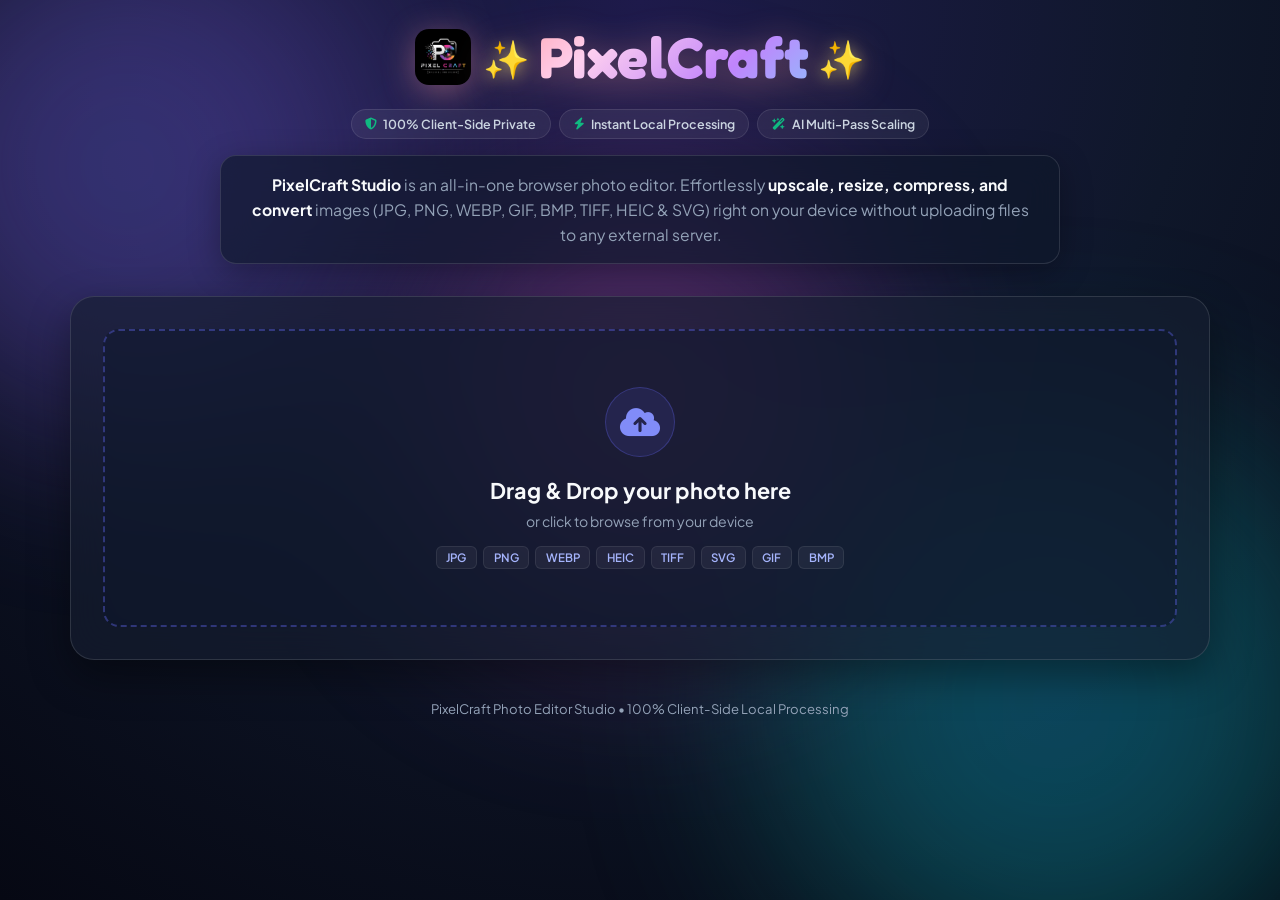
==== index.html @ 5cabcfe2 "Rename ai_studio_code (28).html to index.html" ====
<!DOCTYPE html>
<html lang="en">
<head>
    <meta charset="UTF-8">
    <meta name="viewport" content="width=device-width, initial-scale=1.0, maximum-scale=5.0">

    <!-- SEO & Google Search Meta Tags -->
    <title>PixelCraft - Privacy-First Browser Photo Editor Studio</title>
    <meta name="description" content="PixelCraft is a free, privacy-focused online photo editor. Upscale, resize, compress, and convert your photos (JPG, PNG, WEBP, HEIC, TIFF) 100% locally in your browser.">
    <meta name="keywords" content="photo editor, image upscaler, image compressor, image converter, browser photo editor, HEIC to JPG, resize image online">
    <meta name="author" content="PixelCraft Studio">

    <!-- Open Graph (OG) Meta Tags for Social Media & Google Search Cards -->
    <meta property="og:type" content="website">
    <meta property="og:title" content="PixelCraft - Online Photo Editor Studio">
    <meta property="og:description" content="Upscale, resize, compress, and convert images with 100% client-side privacy. Fast and free.">
    <meta property="og:image" content="logo.png">
    <meta property="og:url" content="https://yourdomain.com/">

    <!-- Twitter Card Meta Tags -->
    <meta name="twitter:card" content="summary_large_image">
    <meta name="twitter:title" content="PixelCraft - Browser Photo Editor Studio">
    <meta name="twitter:description" content="Resize, upscale, compress & convert images with 100% local browser processing.">
    <meta name="twitter:image" content="logo.png">

    <!-- Favicon -->
    <link rel="icon" type="image/png" href="logo.png">

    <!-- Google Search Structured Data (Schema.org JSON-LD for Google Rich Results & Logo Indexing) -->
    <script type="application/ld+json">
    {
      "@context": "https://schema.org",
      "@type": "WebApplication",
      "name": "PixelCraft",
      "alternateName": "PixelCraft Photo Studio",
      "url": "https://yourdomain.com/",
      "logo": "https://yourdomain.com/logo.png",
      "image": "https://yourdomain.com/logo.png",
      "description": "A privacy-first, 100% browser-based photo studio to upscale, resize, compress, and convert images instantly without uploading files to any server.",
      "applicationCategory": "MultimediaApplication",
      "operatingSystem": "All",
      "offers": {
        "@type": "Offer",
        "price": "0",
        "priceCurrency": "USD"
      }
    }
    </script>

    <!-- Google Fonts (Added Fredoka for Cute Bubbly Text) -->
    <link rel="preconnect" href="https://fonts.googleapis.com">
    <link rel="preconnect" href="https://fonts.gstatic.com" crossorigin>
    <link href="https://fonts.googleapis.com/css2?family=Fredoka:wght@600;700&family=Plus+Jakarta+Sans:wght@300;400;500;600;700;800&display=swap" rel="stylesheet">
    <!-- FontAwesome Icons -->
    <link rel="stylesheet" href="https://cdnjs.cloudflare.com/ajax/libs/font-awesome/6.4.0/css/all.min.css">
    <!-- HEIC Conversion Library -->
    <script src="https://unpkg.com/heic2any@0.0.4/dist/heic2any.min.js"></script>
    <!-- TIFF Support Library -->
    <script src="https://cdnjs.cloudflare.com/ajax/libs/utif/1.3.0/UTIF.min.js"></script>

    <style>
        :root {
            --bg-main: #060813;
            --bg-gradient: radial-gradient(circle at 50% 0%, #1e1b4b 0%, #0f172a 50%, #060813 100%);
            --card-bg: rgba(22, 30, 49, 0.65);
            --card-border: rgba(255, 255, 255, 0.12);
            --card-border-glow: rgba(99, 102, 241, 0.35);
            --primary: #6366f1;
            --primary-hover: #4f46e5;
            --primary-glow: rgba(99, 102, 241, 0.4);
            --accent: #10b981;
            --accent-glow: rgba(16, 185, 129, 0.3);
            --text-main: #f8fafc;
            --text-muted: #94a3b8;
            --radius-lg: 24px;
            --radius-md: 16px;
            --radius-sm: 10px;
        }

        * {
            box-sizing: border-box;
            margin: 0;
            padding: 0;
            font-family: 'Plus Jakarta Sans', -apple-system, BlinkMacSystemFont, sans-serif;
            -webkit-tap-highlight-color: transparent;
        }

        body {
            background: var(--bg-main);
            background-image: var(--bg-gradient);
            background-attachment: fixed;
            color: var(--text-main);
            min-height: 100vh;
            display: flex;
            flex-direction: column;
            align-items: center;
            padding: 1.5rem 1rem 2rem;
            position: relative;
            overflow-x: hidden;
        }

        /* Custom Scrollbar */
        ::-webkit-scrollbar {
            width: 8px;
            height: 8px;
        }
        ::-webkit-scrollbar-track {
            background: rgba(15, 23, 42, 0.6);
        }
        ::-webkit-scrollbar-thumb {
            background: rgba(99, 102, 241, 0.4);
            border-radius: 4px;
        }
        ::-webkit-scrollbar-thumb:hover {
            background: var(--primary);
        }

        /* Ambient Background Glow Animation */
        .bg-animation {
            position: fixed;
            top: 0;
            left: 0;
            width: 100vw;
            height: 100vh;
            z-index: 0;
            overflow: hidden;
            pointer-events: none;
        }

        .blob {
            position: absolute;
            border-radius: 50%;
            filter: blur(100px);
            opacity: 0.35;
            animation: float 20s ease-in-out infinite alternate;
        }

        .blob-1 {
            top: -10%;
            left: -10%;
            width: clamp(300px, 40vw, 600px);
            height: clamp(300px, 40vw, 600px);
            background: radial-gradient(circle, #6366f1 0%, #a855f7 100%);
        }

        .blob-2 {
            bottom: -10%;
            right: -5%;
            width: clamp(350px, 45vw, 650px);
            height: clamp(350px, 45vw, 650px);
            background: radial-gradient(circle, #0ea5e9 0%, #10b981 100%);
            animation-delay: -7s;
        }

        .blob-3 {
            top: 45%;
            left: 50%;
            transform: translate(-50%, -50%);
            width: clamp(250px, 35vw, 500px);
            height: clamp(250px, 35vw, 500px);
            background: radial-gradient(circle, #ec4899 0%, #8b5cf6 100%);
            animation-delay: -14s;
        }

        @keyframes float {
            0% { transform: translate(0, 0) scale(1) rotate(0deg); }
            50% { transform: translate(40px, 30px) scale(1.08) rotate(180deg); }
            100% { transform: translate(-30px, 50px) scale(0.92) rotate(360deg); }
        }

        /* Header Layout */
        header {
            width: 100%;
            max-width: 1140px;
            display: flex;
            flex-direction: column;
            align-items: center;
            margin-bottom: 2rem;
            z-index: 1;
            text-align: center;
        }

        .top-navbar {
            width: 100%;
            display: flex;
            align-items: center;
            justify-content: center;
            gap: 12px;
            margin-bottom: 1.2rem;
            flex-wrap: wrap;
        }

        /* Corner / Header Logo */
        .corner-logo {
            width: clamp(44px, 6vw, 56px);
            height: clamp(44px, 6vw, 56px);
            object-fit: contain;
            filter: drop-shadow(0 6px 16px rgba(255, 154, 158, 0.4));
            border-radius: 14px;
            transition: transform 0.3s cubic-bezier(0.34, 1.56, 0.64, 1);
        }

        .corner-logo:hover {
            transform: scale(1.1) rotate(-5deg);
        }

        /* CUTE PIXELCRAFT BRAND TITLE STYLING */
        .cute-brand-title {
            font-family: 'Fredoka', 'Plus Jakarta Sans', sans-serif;
            font-size: clamp(2.2rem, 5.5vw, 3.6rem);
            font-weight: 700;
            letter-spacing: 0.5px;
            background: linear-gradient(135deg, #ff9a9e 0%, #fecfef 30%, #c084fc 65%, #7dd3fc 100%);
            -webkit-background-clip: text;
            -webkit-text-fill-color: transparent;
            filter: drop-shadow(0 6px 18px rgba(255, 154, 158, 0.4));
            line-height: 1.15;
            display: inline-flex;
            align-items: center;
            gap: 8px;
            animation: cuteFloat 3.5s ease-in-out infinite alternate;
        }

        @keyframes cuteFloat {
            0% { transform: translateY(0px) rotate(-0.5deg); }
            100% { transform: translateY(-5px) rotate(0.5deg); }
        }

        /* Cute Sparkle Animation */
        .cute-sparkle {
            font-size: 0.65em;
            -webkit-text-fill-color: initial;
            display: inline-block;
            filter: drop-shadow(0 2px 8px rgba(255, 230, 109, 0.6));
            animation: cutePulse 1.8s ease-in-out infinite alternate;
        }

        .sparkle-left {
            animation-delay: 0s;
        }

        .sparkle-right {
            animation-delay: 0.9s;
        }

        @keyframes cutePulse {
            0% { transform: scale(0.85) rotate(-12deg); opacity: 0.8; }
            100% { transform: scale(1.18) rotate(12deg); opacity: 1; }
        }

        /* Feature Pills Badge Bar */
        .badge-bar {
            display: flex;
            flex-wrap: wrap;
            justify-content: center;
            gap: 8px;
            margin-bottom: 1rem;
        }

        .feature-pill {
            background: rgba(255, 255, 255, 0.06);
            border: 1px solid rgba(255, 255, 255, 0.1);
            backdrop-filter: blur(10px);
            padding: 0.35rem 0.85rem;
            border-radius: 30px;
            font-size: 0.78rem;
            font-weight: 600;
            color: #cbd5e1;
            display: flex;
            align-items: center;
            gap: 6px;
        }

        .feature-pill i {
            color: var(--accent);
            font-size: 0.75rem;
        }

        /* Website Description Banner */
        .site-description-box {
            background: rgba(15, 23, 42, 0.65);
            backdrop-filter: blur(16px);
            -webkit-backdrop-filter: blur(16px);
            border: 1px solid var(--card-border);
            border-radius: var(--radius-md);
            padding: 1rem 1.5rem;
            max-width: 840px;
            color: var(--text-muted);
            font-size: clamp(0.88rem, 1.8vw, 0.98rem);
            line-height: 1.6;
            box-shadow: 0 8px 32px rgba(0,0,0,0.3);
        }

        .site-description-box strong {
            color: var(--text-main);
        }

        /* Main Container */
        .container {
            width: 100%;
            max-width: 1140px;
            display: flex;
            flex-direction: column;
            gap: 1.5rem;
            z-index: 1;
        }

        /* Glassmorphism Card Style */
        .glass-card {
            background: var(--card-bg);
            backdrop-filter: blur(20px);
            -webkit-backdrop-filter: blur(20px);
            border: 1px solid var(--card-border);
            border-radius: var(--radius-lg);
            padding: clamp(1.25rem, 3vw, 2rem);
            box-shadow: 0 16px 40px rgba(0, 0, 0, 0.4);
            transition: border-color 0.3s ease;
        }

        .glass-card:hover {
            border-color: rgba(255, 255, 255, 0.18);
        }

        .card-header-title {
            display: flex;
            align-items: center;
            gap: 10px;
            margin-bottom: 1.25rem;
            color: #a5b4fc;
            font-size: 1.1rem;
        }

        .card-header-title i {
            font-size: 1.25rem;
        }

        /* Drop Zone */
        .drop-zone {
            border: 2px dashed rgba(99, 102, 241, 0.4);
            border-radius: var(--radius-md);
            padding: clamp(2rem, 5vw, 3.5rem) 1.5rem;
            text-align: center;
            cursor: pointer;
            transition: all 0.35s cubic-bezier(0.4, 0, 0.2, 1);
            background: rgba(15, 23, 42, 0.45);
            display: flex;
            flex-direction: column;
            align-items: center;
            position: relative;
            overflow: hidden;
        }

        .drop-zone::before {
            content: '';
            position: absolute;
            inset: 0;
            background: radial-gradient(circle at center, rgba(99, 102, 241, 0.12) 0%, transparent 70%);
            opacity: 0;
            transition: opacity 0.35s ease;
        }

        .drop-zone:hover::before, .drop-zone.dragover::before {
            opacity: 1;
        }

        .drop-zone:hover, .drop-zone.dragover {
            border-color: var(--primary);
            background: rgba(99, 102, 241, 0.08);
            transform: translateY(-3px);
            box-shadow: 0 12px 30px var(--primary-glow);
        }

        .drop-zone-icon-wrapper {
            width: 70px;
            height: 70px;
            border-radius: 50%;
            background: rgba(99, 102, 241, 0.12);
            border: 1px solid rgba(99, 102, 241, 0.3);
            display: flex;
            align-items: center;
            justify-content: center;
            margin-bottom: 1.25rem;
            transition: transform 0.3s ease;
        }

        .drop-zone:hover .drop-zone-icon-wrapper {
            transform: scale(1.1) rotate(5deg);
            background: rgba(99, 102, 241, 0.25);
        }

        .drop-zone-icon {
            font-size: 2rem;
            color: #818cf8;
        }

        .drop-zone h3 {
            font-size: clamp(1.1rem, 2.5vw, 1.35rem);
            margin-bottom: 0.5rem;
            font-weight: 700;
        }

        .drop-zone p {
            color: var(--text-muted);
            font-size: 0.88rem;
            margin-bottom: 1rem;
        }

        .format-tags {
            display: flex;
            flex-wrap: wrap;
            justify-content: center;
            gap: 6px;
        }

        .format-tag {
            background: rgba(255, 255, 255, 0.05);
            border: 1px solid rgba(255, 255, 255, 0.08);
            color: #a5b4fc;
            padding: 0.2rem 0.6rem;
            border-radius: 6px;
            font-size: 0.72rem;
            font-weight: 600;
        }

        #file-input {
            display: none;
        }

        /* Main Workspace Grid */
        .workspace {
            display: none;
            grid-template-columns: 1fr 1fr;
            gap: 1.5rem;
        }

        /* Controls Panel */
        .control-group {
            margin-bottom: 1.25rem;
        }

        .control-group label {
            display: flex;
            justify-content: space-between;
            align-items: center;
            font-size: 0.88rem;
            font-weight: 600;
            margin-bottom: 0.5rem;
            color: var(--text-main);
        }

        .input-row {
            display: flex;
            gap: 10px;
            align-items: center;
        }

        input[type="number"], select {
            width: 100%;
            padding: 0.75rem 0.9rem;
            border-radius: var(--radius-sm);
            border: 1px solid var(--card-border);
            background: rgba(15, 23, 42, 0.85);
            color: var(--text-main);
            outline: none;
            font-size: 0.9rem;
            transition: all 0.25s ease;
        }

        input[type="number"]:focus, select:focus {
            border-color: var(--primary);
            box-shadow: 0 0 0 3px rgba(99, 102, 241, 0.25);
        }

        .aspect-ratio-btn {
            background: rgba(255, 255, 255, 0.05);
            border: 1px solid var(--card-border);
            color: var(--text-muted);
            min-width: 44px;
            height: 44px;
            border-radius: var(--radius-sm);
            cursor: pointer;
            display: flex;
            align-items: center;
            justify-content: center;
            transition: all 0.2s ease;
            font-size: 1rem;
        }

        .aspect-ratio-btn.active {
            color: var(--primary);
            border-color: var(--primary);
            background: rgba(99, 102, 241, 0.15);
            box-shadow: 0 0 12px rgba(99, 102, 241, 0.2);
        }

        /* Upscale Presets */
        .upscale-presets {
            display: grid;
            grid-template-columns: repeat(4, 1fr);
            gap: 8px;
            margin-top: 0.5rem;
        }

        .upscale-btn {
            background: rgba(255, 255, 255, 0.05);
            border: 1px solid var(--card-border);
            color: var(--text-main);
            padding: 0.6rem 0.3rem;
            border-radius: var(--radius-sm);
            font-size: 0.85rem;
            font-weight: 700;
            cursor: pointer;
            transition: all 0.2s ease;
            text-align: center;
        }

        .upscale-btn:hover {
            border-color: var(--primary);
            background: rgba(99, 102, 241, 0.15);
        }

        .upscale-btn.active {
            background: linear-gradient(135deg, var(--primary) 0%, #818cf8 100%);
            border-color: transparent;
            color: white;
            box-shadow: 0 4px 14px var(--primary-glow);
        }

        /* Slider Customization */
        .slider-container {
            display: flex;
            align-items: center;
            gap: 15px;
        }

        input[type="range"] {
            flex: 1;
            height: 6px;
            -webkit-appearance: none;
            background: rgba(255, 255, 255, 0.1);
            border-radius: 3px;
            outline: none;
        }

        input[type="range"]::-webkit-slider-thumb {
            -webkit-appearance: none;
            width: 18px;
            height: 18px;
            border-radius: 50%;
            background: var(--primary);
            cursor: pointer;
            box-shadow: 0 0 10px var(--primary);
            transition: transform 0.15s ease;
        }

        input[type="range"]::-webkit-slider-thumb:hover {
            transform: scale(1.2);
        }

        /* Buttons */
        .btn {
            width: 100%;
            padding: 0.95rem 1.4rem;
            border-radius: var(--radius-md);
            border: none;
            font-weight: 700;
            font-size: 0.98rem;
            cursor: pointer;
            display: flex;
            align-items: center;
            justify-content: center;
            gap: 10px;
            transition: all 0.25s cubic-bezier(0.4, 0, 0.2, 1);
        }

        .btn-primary {
            background: linear-gradient(135deg, var(--primary) 0%, var(--primary-hover) 100%);
            color: white;
            box-shadow: 0 6px 20px var(--primary-glow);
        }

        .btn-primary:hover {
            transform: translateY(-2px);
            box-shadow: 0 8px 25px rgba(99, 102, 241, 0.6);
        }

        .btn-success {
            background: linear-gradient(135deg, #10b981 0%, #059669 100%);
            color: white;
            box-shadow: 0 6px 20px var(--accent-glow);
        }

        .btn-success:hover {
            transform: translateY(-2px);
            box-shadow: 0 8px 25px rgba(16, 185, 129, 0.6);
        }

        .highlight-box {
            border: 1px solid rgba(99, 102, 241, 0.4);
            background: rgba(99, 102, 241, 0.08);
            border-radius: var(--radius-md);
            padding: 1.1rem;
            margin-bottom: 1.25rem;
        }

        /* Output Preview Area */
        .preview-card-content {
            display: flex;
            flex-direction: column;
            justify-content: space-between;
            height: 100%;
        }

        .preview-box {
            display: flex;
            flex-direction: column;
            align-items: center;
            justify-content: center;
            background-color: #0f172a;
            background-image: 
                linear-gradient(45deg, #1e293b 25%, transparent 25%), 
                linear-gradient(-45deg, #1e293b 25%, transparent 25%), 
                linear-gradient(45deg, transparent 75%, #1e293b 75%), 
                linear-gradient(-45deg, transparent 75%, #1e293b 75%);
            background-size: 20px 20px;
            background-position: 0 0, 0 10px, 10px -10px, -10px 0px;
            border-radius: var(--radius-md);
            padding: 1.25rem;
            border: 1px solid rgba(255, 255, 255, 0.08);
            min-height: 290px;
            position: relative;
            overflow: hidden;
        }

        .preview-box img {
            max-width: 100%;
            max-height: 300px;
            object-fit: contain;
            border-radius: var(--radius-sm);
            box-shadow: 0 8px 24px rgba(0, 0, 0, 0.5);
        }

        .file-info-badge {
            margin-top: 1.2rem;
            font-size: 0.82rem;
            color: var(--text-muted);
            background: rgba(15, 23, 42, 0.85);
            backdrop-filter: blur(8px);
            padding: 0.5rem 1rem;
            border-radius: 30px;
            border: 1px solid rgba(255, 255, 255, 0.1);
            display: flex;
            gap: 16px;
            flex-wrap: wrap;
            justify-content: center;
        }

        .file-info-badge span {
            display: flex;
            align-items: center;
            gap: 6px;
        }

        /* Loader Overlay */
        .loader {
            display: none;
            position: absolute;
            inset: 0;
            background: rgba(6, 8, 19, 0.92);
            backdrop-filter: blur(8px);
            border-radius: var(--radius-md);
            flex-direction: column;
            justify-content: center;
            align-items: center;
            gap: 14px;
            z-index: 10;
        }

        .spinner {
            width: 42px;
            height: 42px;
            border: 3px solid rgba(255, 255, 255, 0.1);
            border-top: 3px solid var(--primary);
            border-radius: 50%;
            animation: spin 0.8s linear infinite;
        }

        @keyframes spin {
            0% { transform: rotate(0deg); }
            100% { transform: rotate(360deg); }
        }

        /* Footer */
        footer {
            margin-top: 2.5rem;
            display: flex;
            align-items: center;
            justify-content: center;
            gap: 8px;
            color: var(--text-muted);
            font-size: 0.82rem;
            z-index: 1;
            text-align: center;
            padding: 0 1rem;
        }

        /* Mobile & Tablet Responsive Media Queries */
        @media (max-width: 900px) {
            .workspace {
                grid-template-columns: 1fr;
            }

            .preview-box {
                min-height: 240px;
            }
        }

        @media (max-width: 600px) {
            body {
                padding: 1rem 0.75rem 1.5rem;
            }

            header {
                margin-bottom: 1.5rem;
            }

            .top-navbar {
                gap: 8px;
            }

            .corner-logo {
                width: 42px;
                height: 42px;
            }

            .site-description-box {
                padding: 0.85rem 1rem;
                font-size: 0.85rem;
            }

            .glass-card {
                padding: 1.1rem;
                border-radius: var(--radius-md);
            }

            .drop-zone {
                padding: 2rem 1rem;
            }

            .drop-zone-icon-wrapper {
                width: 58px;
                height: 58px;
                margin-bottom: 0.9rem;
            }

            .drop-zone-icon {
                font-size: 1.6rem;
            }

            .upscale-presets {
                grid-template-columns: repeat(2, 1fr);
            }

            .input-row {
                gap: 8px;
            }

            input[type="number"], select {
                padding: 0.65rem 0.75rem;
                font-size: 0.88rem;
            }

            .btn {
                padding: 0.85rem 1rem;
                font-size: 0.92rem;
            }
        }

        @media (max-width: 380px) {
            .upscale-presets {
                grid-template-columns: 1fr 1fr;
            }
            .file-info-badge {
                gap: 8px;
                font-size: 0.76rem;
            }
        }
    </style>
</head>
<body>

    <!-- Animated Background -->
    <div class="bg-animation">
        <div class="blob blob-1"></div>
        <div class="blob blob-2"></div>
        <div class="blob blob-3"></div>
    </div>

    <!-- Top Header Layout -->
    <header>
        <div class="top-navbar">
            <!-- Top Corner Logo -->
            <img src="logo.png" alt="PixelCraft Logo" class="corner-logo">
            
            <!-- Cute PixelCraft Brand Title with Sparkles -->
            <h1 class="cute-brand-title">
                <span class="cute-sparkle sparkle-left">✨</span>
                PixelCraft
                <span class="cute-sparkle sparkle-right">✨</span>
            </h1>
        </div>

        <!-- Feature Pills -->
        <div class="badge-bar">
            <div class="feature-pill"><i class="fa-solid fa-shield-halved"></i> 100% Client-Side Private</div>
            <div class="feature-pill"><i class="fa-solid fa-bolt"></i> Instant Local Processing</div>
            <div class="feature-pill"><i class="fa-solid fa-wand-magic-sparkles"></i> AI Multi-Pass Scaling</div>
        </div>

        <!-- Short Website Work Description -->
        <div class="site-description-box">
            <strong>PixelCraft Studio</strong> is an all-in-one browser photo editor. Effortlessly <strong>upscale, resize, compress, and convert</strong> images (JPG, PNG, WEBP, GIF, BMP, TIFF, HEIC & SVG) right on your device without uploading files to any external server.
        </div>
    </header>

    <div class="container">
        <!-- File Upload Card -->
        <div class="glass-card">
            <div class="drop-zone" id="drop-zone">
                <div class="drop-zone-icon-wrapper">
                    <i class="fa-solid fa-cloud-arrow-up drop-zone-icon"></i>
                </div>
                <h3>Drag & Drop your photo here</h3>
                <p>or click to browse from your device</p>
                
                <div class="format-tags">
                    <span class="format-tag">JPG</span>
                    <span class="format-tag">PNG</span>
                    <span class="format-tag">WEBP</span>
                    <span class="format-tag">HEIC</span>
                    <span class="format-tag">TIFF</span>
                    <span class="format-tag">SVG</span>
                    <span class="format-tag">GIF</span>
                    <span class="format-tag">BMP</span>
                </div>

                <input type="file" id="file-input" accept="image/*,.heic,.heif,.tiff,.bmp,.svg">
            </div>
        </div>

        <!-- Main Workspace Grid -->
        <div class="workspace" id="workspace">
            
            <!-- Controls Column -->
            <div class="glass-card">
                <div class="card-header-title">
                    <i class="fa-solid fa-sliders"></i>
                    <h3 style="color: #a5b4fc;">Controls & Settings</h3>
                </div>

                <!-- Photo Upscale Section -->
                <div class="control-group highlight-box" id="upscale-section">
                    <label>
                        <span><i class="fa-solid fa-expand" style="color: #818cf8;"></i> Photo Upscale Multiplier</span>
                        <span id="upscale-badge" style="font-size: 0.75rem; color: #34d399; font-weight: 700;">1x Original</span>
                    </label>
                    <div class="upscale-presets">
                        <button class="upscale-btn active" data-scale="1">1x</button>
                        <button class="upscale-btn" data-scale="1.5">1.5x</button>
                        <button class="upscale-btn" data-scale="2">2x HD</button>
                        <button class="upscale-btn" data-scale="4">4x 4K</button>
                    </div>

                    <!-- Upscale Algorithm Selection -->
                    <div style="margin-top: 0.85rem;">
                        <label style="font-size: 0.8rem; margin-bottom: 0.3rem;">Upscale Algorithm</label>
                        <select id="upscale-mode">
                            <option value="smart">Smart Multi-Pass Interpolation (Smooth)</option>
                            <option value="sharp" selected>Sharp Edge & Detail Enhancement</option>
                            <option value="pixel">Crisp Pixel Art (No Smoothing)</option>
                        </select>
                    </div>

                    <!-- Sharpen Strength Slider -->
                    <div style="margin-top: 0.85rem;" id="sharpen-group">
                        <label style="font-size: 0.8rem; margin-bottom: 0.3rem;">
                            Detail Sharpening: <span id="sharpen-val" style="color: var(--accent);">35%</span>
                        </label>
                        <div class="slider-container">
                            <input type="range" id="sharpen-slider" min="0" max="100" value="35">
                        </div>
                    </div>
                </div>

                <!-- Dimension Controls -->
                <div class="control-group" id="dimension-group">
                    <label>Dimensions (Pixels)</label>
                    <div class="input-row">
                        <input type="number" id="img-width" placeholder="Width">
                        <span style="color: var(--text-muted); font-weight: 700;">×</span>
                        <input type="number" id="img-height" placeholder="Height">
                        <button class="aspect-ratio-btn active" id="aspect-ratio-toggle" title="Lock Aspect Ratio">
                            <i class="fa-solid fa-link"></i>
                        </button>
                    </div>
                </div>

                <!-- Format Selection -->
                <div class="control-group" id="format-group">
                    <label for="format-select">Target Format</label>
                    <select id="format-select">
                        <option value="image/jpeg">JPG / JPEG</option>
                        <option value="image/png">PNG</option>
                        <option value="image/webp">WEBP</option>
                        <option value="image/gif">GIF</option>
                        <option value="image/bmp">BMP</option>
                        <option value="image/tiff">TIFF</option>
                        <option value="image/svg+xml">SVG</option>
                    </select>
                </div>

                <!-- Quality / Compression -->
                <div class="control-group" id="quality-group">
                    <label>Quality / Compression: <span id="quality-val" style="color: var(--accent);">85%</span></label>
                    <div class="slider-container">
                        <input type="range" id="quality-slider" min="1" max="100" value="85">
                    </div>
                </div>

                <button class="btn btn-primary" id="process-btn">
                    <i class="fa-solid fa-bolt"></i> Process & Generate Image
                </button>
            </div>

            <!-- Preview & Download Column -->
            <div class="glass-card">
                <div class="preview-card-content">
                    <div>
                        <div class="card-header-title">
                            <i class="fa-solid fa-image"></i>
                            <h3 style="color: #a5b4fc;">Output Preview</h3>
                        </div>
                        <div class="preview-box">
                            <div class="loader" id="loader">
                                <div class="spinner"></div>
                                <span id="loader-text" style="font-size: 0.88rem;">Processing...</span>
                            </div>
                            <img id="preview-img" src="" alt="Preview Output">
                            <div class="file-info-badge" id="info-badge">
                                <span><i class="fa-solid fa-ruler-combined" style="color: #818cf8;"></i> <span id="out-dim">0 x 0</span></span>
                                <span><i class="fa-solid fa-hard-drive" style="color: #34d399;"></i> <span id="out-size">0 KB</span></span>
                            </div>
                        </div>
                    </div>

                    <a id="download-btn" class="btn btn-success" style="margin-top: 1.5rem; text-decoration: none; display: none;">
                        <i class="fa-solid fa-download"></i> Download Image
                    </a>
                </div>
            </div>

        </div>
    </div>

    <footer>
        <span>PixelCraft Photo Editor Studio &bull; 100% Client-Side Local Processing</span>
    </footer>

    <script>
        // DOM Elements
        const dropZone = document.getElementById('drop-zone');
        const fileInput = document.getElementById('file-input');
        const workspace = document.getElementById('workspace');
        const imgWidth = document.getElementById('img-width');
        const imgHeight = document.getElementById('img-height');
        const aspectRatioBtn = document.getElementById('aspect-ratio-toggle');
        const formatSelect = document.getElementById('format-select');
        const qualitySlider = document.getElementById('quality-slider');
        const qualityVal = document.getElementById('quality-val');
        const qualityGroup = document.getElementById('quality-group');
        const sharpenSlider = document.getElementById('sharpen-slider');
        const sharpenVal = document.getElementById('sharpen-val');
        const upscaleMode = document.getElementById('upscale-mode');
        const upscaleBadge = document.getElementById('upscale-badge');
        const processBtn = document.getElementById('process-btn');
        const previewImg = document.getElementById('preview-img');
        const downloadBtn = document.getElementById('download-btn');
        const loader = document.getElementById('loader');
        const loaderText = document.getElementById('loader-text');
        const outDim = document.getElementById('out-dim');
        const outSize = document.getElementById('out-size');

        // State Variables
        let loadedImage = null;
        let originalAspectRatio = 1;
        let lockAspectRatio = true;
        let originalFileName = "processed_image";
        let currentScaleFactor = 1;
        let baseNaturalWidth = 0;
        let baseNaturalHeight = 0;

        // Drag & Drop Listeners
        dropZone.addEventListener('click', () => fileInput.click());
        dropZone.addEventListener('dragover', (e) => { e.preventDefault(); dropZone.classList.add('dragover'); });
        dropZone.addEventListener('dragleave', () => dropZone.classList.remove('dragover'));
        dropZone.addEventListener('drop', (e) => {
            e.preventDefault();
            dropZone.classList.remove('dragover');
            if (e.dataTransfer.files.length) handleFile(e.dataTransfer.files[0]);
        });
        fileInput.addEventListener('change', (e) => {
            if (e.target.files.length) handleFile(e.target.files[0]);
        });

        // Aspect Ratio Lock Toggle
        aspectRatioBtn.addEventListener('click', () => {
            lockAspectRatio = !lockAspectRatio;
            aspectRatioBtn.classList.toggle('active', lockAspectRatio);
        });

        // Dimension Inputs Auto-Calculate Aspect Ratio
        imgWidth.addEventListener('input', () => {
            if (lockAspectRatio && loadedImage) {
                imgHeight.value = Math.round(imgWidth.value / originalAspectRatio);
            }
        });
        imgHeight.addEventListener('input', () => {
            if (lockAspectRatio && loadedImage) {
                imgWidth.value = Math.round(imgHeight.value * originalAspectRatio);
            }
        });

        // Quality Slider Display Update
        qualitySlider.addEventListener('input', (e) => {
            qualityVal.textContent = `${e.target.value}%`;
        });

        // Sharpen Slider Display Update
        sharpenSlider.addEventListener('input', (e) => {
            sharpenVal.textContent = `${e.target.value}%`;
        });

        // Upscale Presets Click Listener
        const upscaleBtns = document.querySelectorAll('.upscale-btn');
        upscaleBtns.forEach(btn => {
            btn.addEventListener('click', () => {
                const factor = parseFloat(btn.dataset.scale);
                setUpscaleFactor(factor);
                if (loadedImage) processImage();
            });
        });

        function setUpscaleFactor(factor) {
            currentScaleFactor = factor;
            upscaleBtns.forEach(b => {
                b.classList.toggle('active', parseFloat(b.dataset.scale) === factor);
            });
            upscaleBadge.textContent = factor === 1 ? '1x Original' : `${factor}x Upscaling`;

            if (loadedImage) {
                imgWidth.value = Math.round(baseNaturalWidth * factor);
                imgHeight.value = Math.round(baseNaturalHeight * factor);
            }
        }

        formatSelect.addEventListener('change', () => {
            const fmt = formatSelect.value;
            if (fmt === 'image/png' || fmt === 'image/gif' || fmt === 'image/svg+xml' || fmt === 'image/bmp') {
                qualityGroup.style.opacity = '0.5';
                qualitySlider.disabled = true;
            } else {
                qualityGroup.style.opacity = '1';
                qualitySlider.disabled = false;
            }
        });

        // File Loading Handler
        async function handleFile(file) {
            showLoader("Loading File...");
            workspace.style.display = 'grid';
            
            if (window.innerWidth <= 900) {
                setTimeout(() => workspace.scrollIntoView({ behavior: 'smooth' }), 100);
            }

            originalFileName = file.name.substring(0, file.name.lastIndexOf('.')) || "processed_image";

            let fileUrl = '';

            try {
                if (file.name.toLowerCase().endsWith('.heic') || file.type === "image/heic") {
                    const blob = await heic2any({ blob: file, toType: "image/jpeg" });
                    fileUrl = URL.createObjectURL(Array.isArray(blob) ? blob[0] : blob);
                } 
                else if (file.name.toLowerCase().endsWith('.tiff') || file.name.toLowerCase().endsWith('.tif')) {
                    const buffer = await file.arrayBuffer();
                    const ifds = UTIF.decode(buffer);
                    UTIF.decodeImage(buffer, ifds[0]);
                    const rgba = UTIF.toRGBA8(ifds[0]);
                    const canvas = document.createElement('canvas');
                    canvas.width = ifds[0].width;
                    canvas.height = ifds[0].height;
                    const ctx = canvas.getContext('2d');
                    const imgData = ctx.createImageData(canvas.width, canvas.height);
                    imgData.data.set(rgba);
                    ctx.putImageData(imgData, 0, 0);
                    fileUrl = canvas.toDataURL();
                } 
                else {
                    fileUrl = URL.createObjectURL(file);
                }

                const img = new Image();
                img.onload = () => {
                    loadedImage = img;
                    baseNaturalWidth = img.naturalWidth;
                    baseNaturalHeight = img.naturalHeight;
                    originalAspectRatio = img.naturalWidth / img.naturalHeight;
                    
                    imgWidth.value = Math.round(baseNaturalWidth * currentScaleFactor);
                    imgHeight.value = Math.round(baseNaturalHeight * currentScaleFactor);

                    hideLoader();
                    processImage();
                };
                img.src = fileUrl;

            } catch (err) {
                alert("Error processing file format: " + err.message);
                hideLoader();
            }
        }

        // Processing & Upscaling Function
        processBtn.addEventListener('click', processImage);

        async function processImage() {
            if (!loadedImage) return;

            showLoader(currentScaleFactor > 1 ? "Upscaling & Enhancing..." : "Processing Image...");

            setTimeout(() => {
                const targetWidth = parseInt(imgWidth.value) || loadedImage.naturalWidth;
                const targetHeight = parseInt(imgHeight.value) || loadedImage.naturalHeight;
                const selectedMode = upscaleMode.value;

                let canvas = document.createElement('canvas');
                canvas.width = targetWidth;
                canvas.height = targetHeight;
                let ctx = canvas.getContext('2d');

                if (selectedMode === 'pixel') {
                    ctx.imageSmoothingEnabled = false;
                    ctx.drawImage(loadedImage, 0, 0, targetWidth, targetHeight);
                } else if (selectedMode === 'smart' && (targetWidth > loadedImage.naturalWidth || targetHeight > loadedImage.naturalHeight)) {
                    canvas = multiStepScale(loadedImage, targetWidth, targetHeight);
                    ctx = canvas.getContext('2d');
                } else {
                    ctx.imageSmoothingEnabled = true;
                    ctx.imageSmoothingQuality = 'high';
                    ctx.drawImage(loadedImage, 0, 0, targetWidth, targetHeight);
                }

                const selectedFormat = formatSelect.value;
                if (selectedFormat === 'image/jpeg') {
                    const tempCanvas = document.createElement('canvas');
                    tempCanvas.width = targetWidth;
                    tempCanvas.height = targetHeight;
                    const tempCtx = tempCanvas.getContext('2d');
                    tempCtx.fillStyle = '#FFFFFF';
                    tempCtx.fillRect(0, 0, targetWidth, targetHeight);
                    tempCtx.drawImage(canvas, 0, 0);
                    canvas = tempCanvas;
                    ctx = canvas.getContext('2d');
                }

                const sharpenAmount = parseInt(sharpenSlider.value) / 100;
                if (sharpenAmount > 0 && selectedMode !== 'pixel') {
                    applySharpenFilter(ctx, targetWidth, targetHeight, sharpenAmount);
                }

                const quality = parseFloat(qualitySlider.value) / 100;

                if (selectedFormat === 'image/svg+xml') {
                    const imgDataUrl = canvas.toDataURL('image/png');
                    const svgString = `<svg xmlns="http://www.w3.org/2000/svg" width="${targetWidth}" height="${targetHeight}">
                        <image href="${imgDataUrl}" width="${targetWidth}" height="${targetHeight}"/>
                    </svg>`;
                    const blob = new Blob([svg
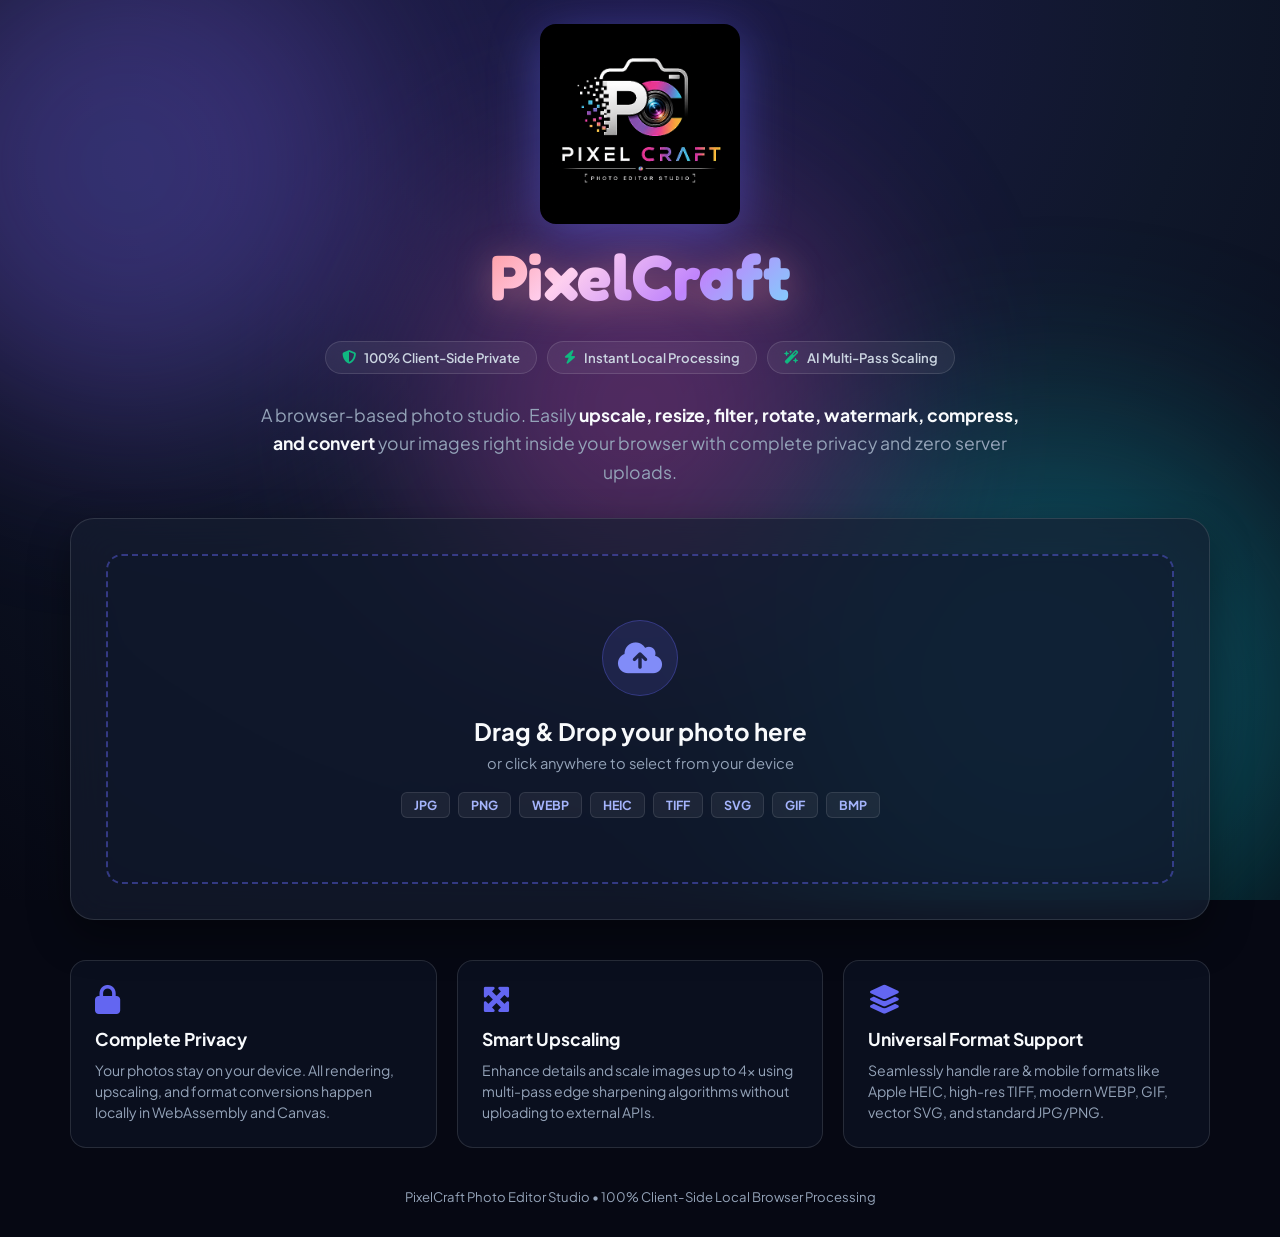
==== commit c02cd028: "Rename ai_studio_code (32).html to index.html" ====
--- a/index.html
+++ b/index.html
@@ -6,56 +6,29 @@
 
     <!-- SEO & Google Search Meta Tags -->
     <title>PixelCraft - Privacy-First Browser Photo Editor Studio</title>
-    <meta name="description" content="PixelCraft is a free, privacy-focused online photo editor. Upscale, resize, compress, and convert your photos (JPG, PNG, WEBP, HEIC, TIFF) 100% locally in your browser.">
-    <meta name="keywords" content="photo editor, image upscaler, image compressor, image converter, browser photo editor, HEIC to JPG, resize image online">
+    <meta name="description" content="PixelCraft is a free, privacy-focused online photo editor. Upscale, resize, compress, filter, rotate, watermark, and convert your photos 100% locally in your browser.">
+    <meta name="keywords" content="photo editor, image upscaler, image compressor, image converter, photo filters, add watermark, rotate image, HEIC to JPG">
     <meta name="author" content="PixelCraft Studio">
 
-    <!-- Open Graph (OG) Meta Tags for Social Media & Google Search Cards -->
+    <!-- Open Graph (OG) Meta Tags for Social Media -->
     <meta property="og:type" content="website">
     <meta property="og:title" content="PixelCraft - Online Photo Editor Studio">
-    <meta property="og:description" content="Upscale, resize, compress, and convert images with 100% client-side privacy. Fast and free.">
+    <meta property="og:description" content="Upscale, resize, filter, watermark, compress, and convert images with 100% client-side privacy.">
     <meta property="og:image" content="logo.png">
-    <meta property="og:url" content="https://yourdomain.com/">
-
-    <!-- Twitter Card Meta Tags -->
-    <meta name="twitter:card" content="summary_large_image">
-    <meta name="twitter:title" content="PixelCraft - Browser Photo Editor Studio">
-    <meta name="twitter:description" content="Resize, upscale, compress & convert images with 100% local browser processing.">
-    <meta name="twitter:image" content="logo.png">
 
     <!-- Favicon -->
     <link rel="icon" type="image/png" href="logo.png">
 
-    <!-- Google Search Structured Data (Schema.org JSON-LD for Google Rich Results & Logo Indexing) -->
-    <script type="application/ld+json">
-    {
-      "@context": "https://schema.org",
-      "@type": "WebApplication",
-      "name": "PixelCraft",
-      "alternateName": "PixelCraft Photo Studio",
-      "url": "https://yourdomain.com/",
-      "logo": "https://yourdomain.com/logo.png",
-      "image": "https://yourdomain.com/logo.png",
-      "description": "A privacy-first, 100% browser-based photo studio to upscale, resize, compress, and convert images instantly without uploading files to any server.",
-      "applicationCategory": "MultimediaApplication",
-      "operatingSystem": "All",
-      "offers": {
-        "@type": "Offer",
-        "price": "0",
-        "priceCurrency": "USD"
-      }
-    }
-    </script>
-
-    <!-- Google Fonts (Added Fredoka for Cute Bubbly Text) -->
+    <!-- Google Fonts -->
     <link rel="preconnect" href="https://fonts.googleapis.com">
     <link rel="preconnect" href="https://fonts.gstatic.com" crossorigin>
     <link href="https://fonts.googleapis.com/css2?family=Fredoka:wght@600;700&family=Plus+Jakarta+Sans:wght@300;400;500;600;700;800&display=swap" rel="stylesheet">
+    
     <!-- FontAwesome Icons -->
     <link rel="stylesheet" href="https://cdnjs.cloudflare.com/ajax/libs/font-awesome/6.4.0/css/all.min.css">
-    <!-- HEIC Conversion Library -->
+    
+    <!-- HEIC & TIFF Support Libraries -->
     <script src="https://unpkg.com/heic2any@0.0.4/dist/heic2any.min.js"></script>
-    <!-- TIFF Support Library -->
     <script src="https://cdnjs.cloudflare.com/ajax/libs/utif/1.3.0/UTIF.min.js"></script>
 
     <style>
@@ -64,7 +37,6 @@
             --bg-gradient: radial-gradient(circle at 50% 0%, #1e1b4b 0%, #0f172a 50%, #060813 100%);
             --card-bg: rgba(22, 30, 49, 0.65);
             --card-border: rgba(255, 255, 255, 0.12);
-            --card-border-glow: rgba(99, 102, 241, 0.35);
             --primary: #6366f1;
             --primary-hover: #4f46e5;
             --primary-glow: rgba(99, 102, 241, 0.4);
@@ -99,23 +71,13 @@
             overflow-x: hidden;
         }
 
-        /* Custom Scrollbar */
-        ::-webkit-scrollbar {
-            width: 8px;
-            height: 8px;
-        }
-        ::-webkit-scrollbar-track {
-            background: rgba(15, 23, 42, 0.6);
-        }
-        ::-webkit-scrollbar-thumb {
-            background: rgba(99, 102, 241, 0.4);
-            border-radius: 4px;
-        }
-        ::-webkit-scrollbar-thumb:hover {
-            background: var(--primary);
-        }
-
-        /* Ambient Background Glow Animation */
+        /* Scrollbar */
+        ::-webkit-scrollbar { width: 8px; height: 8px; }
+        ::-webkit-scrollbar-track { background: rgba(15, 23, 42, 0.6); }
+        ::-webkit-scrollbar-thumb { background: rgba(99, 102, 241, 0.4); border-radius: 4px; }
+        ::-webkit-scrollbar-thumb:hover { background: var(--primary); }
+
+        /* Background Animated Glow Blobs */
         .bg-animation {
             position: fixed;
             top: 0;
@@ -168,46 +130,50 @@
             100% { transform: translate(-30px, 50px) scale(0.92) rotate(360deg); }
         }
 
-        /* Header Layout */
-        header {
+        /* Page View Switcher Styling */
+        .page-view {
             width: 100%;
             max-width: 1140px;
+            z-index: 1;
+            display: none;
+            opacity: 0;
+            transition: opacity 0.4s ease, transform 0.4s ease;
+            transform: translateY(10px);
+        }
+
+        .page-view.active {
+            display: flex;
+            flex-direction: column;
+            opacity: 1;
+            transform: translateY(0);
+        }
+
+        /* Landing Page Header Layout */
+        .landing-header {
             display: flex;
             flex-direction: column;
             align-items: center;
+            text-align: center;
             margin-bottom: 2rem;
-            z-index: 1;
-            text-align: center;
-        }
-
-        .top-navbar {
-            width: 100%;
-            display: flex;
-            align-items: center;
-            justify-content: center;
-            gap: 12px;
-            margin-bottom: 1.2rem;
-            flex-wrap: wrap;
-        }
-
-        /* Corner / Header Logo */
-        .corner-logo {
-            width: clamp(44px, 6vw, 56px);
-            height: clamp(44px, 6vw, 56px);
+        }
+
+        .main-hero-logo {
+            width: clamp(140px, 20vw, 200px);
+            height: auto;
             object-fit: contain;
-            filter: drop-shadow(0 6px 16px rgba(255, 154, 158, 0.4));
-            border-radius: 14px;
-            transition: transform 0.3s cubic-bezier(0.34, 1.56, 0.64, 1);
-        }
-
-        .corner-logo:hover {
-            transform: scale(1.1) rotate(-5deg);
-        }
-
-        /* CUTE PIXELCRAFT BRAND TITLE STYLING */
+            filter: drop-shadow(0 10px 25px rgba(99, 102, 241, 0.45));
+            border-radius: var(--radius-md);
+            margin-bottom: 1rem;
+            transition: transform 0.4s cubic-bezier(0.34, 1.56, 0.64, 1);
+        }
+
+        .main-hero-logo:hover {
+            transform: scale(1.05) rotate(-2deg);
+        }
+
         .cute-brand-title {
-            font-family: 'Fredoka', 'Plus Jakarta Sans', sans-serif;
-            font-size: clamp(2.2rem, 5.5vw, 3.6rem);
+            font-family: 'Fredoka', sans-serif;
+            font-size: clamp(2.5rem, 6vw, 4rem);
             font-weight: 700;
             letter-spacing: 0.5px;
             background: linear-gradient(135deg, #ff9a9e 0%, #fecfef 30%, #c084fc 65%, #7dd3fc 100%);
@@ -217,128 +183,61 @@
             line-height: 1.15;
             display: inline-flex;
             align-items: center;
-            gap: 8px;
-            animation: cuteFloat 3.5s ease-in-out infinite alternate;
-        }
-
-        @keyframes cuteFloat {
-            0% { transform: translateY(0px) rotate(-0.5deg); }
-            100% { transform: translateY(-5px) rotate(0.5deg); }
-        }
-
-        /* Cute Sparkle Animation */
-        .cute-sparkle {
-            font-size: 0.65em;
-            -webkit-text-fill-color: initial;
-            display: inline-block;
-            filter: drop-shadow(0 2px 8px rgba(255, 230, 109, 0.6));
-            animation: cutePulse 1.8s ease-in-out infinite alternate;
-        }
-
-        .sparkle-left {
-            animation-delay: 0s;
-        }
-
-        .sparkle-right {
-            animation-delay: 0.9s;
-        }
-
-        @keyframes cutePulse {
-            0% { transform: scale(0.85) rotate(-12deg); opacity: 0.8; }
-            100% { transform: scale(1.18) rotate(12deg); opacity: 1; }
-        }
-
-        /* Feature Pills Badge Bar */
+            gap: 12px;
+            margin-bottom: 0.5rem;
+        }
+
         .badge-bar {
             display: flex;
             flex-wrap: wrap;
             justify-content: center;
-            gap: 8px;
-            margin-bottom: 1rem;
+            gap: 10px;
+            margin: 1.2rem 0;
         }
 
         .feature-pill {
             background: rgba(255, 255, 255, 0.06);
-            border: 1px solid rgba(255, 255, 255, 0.1);
+            border: 1px solid rgba(255, 255, 255, 0.12);
             backdrop-filter: blur(10px);
-            padding: 0.35rem 0.85rem;
+            padding: 0.45rem 1rem;
             border-radius: 30px;
-            font-size: 0.78rem;
+            font-size: 0.82rem;
             font-weight: 600;
             color: #cbd5e1;
             display: flex;
             align-items: center;
-            gap: 6px;
-        }
-
-        .feature-pill i {
-            color: var(--accent);
-            font-size: 0.75rem;
-        }
-
-        /* Website Description Banner */
-        .site-description-box {
-            background: rgba(15, 23, 42, 0.65);
-            backdrop-filter: blur(16px);
-            -webkit-backdrop-filter: blur(16px);
-            border: 1px solid var(--card-border);
-            border-radius: var(--radius-md);
-            padding: 1rem 1.5rem;
-            max-width: 840px;
+            gap: 8px;
+        }
+
+        .feature-pill i { color: var(--accent); font-size: 0.85rem; }
+
+        .hero-description {
+            max-width: 780px;
             color: var(--text-muted);
-            font-size: clamp(0.88rem, 1.8vw, 0.98rem);
+            font-size: clamp(0.95rem, 2vw, 1.1rem);
             line-height: 1.6;
-            box-shadow: 0 8px 32px rgba(0,0,0,0.3);
-        }
-
-        .site-description-box strong {
-            color: var(--text-main);
-        }
-
-        /* Main Container */
-        .container {
-            width: 100%;
-            max-width: 1140px;
-            display: flex;
-            flex-direction: column;
-            gap: 1.5rem;
-            z-index: 1;
-        }
-
-        /* Glassmorphism Card Style */
+            margin-top: 0.5rem;
+        }
+
+        .hero-description strong { color: var(--text-main); }
+
+        /* Glass Card Container */
         .glass-card {
             background: var(--card-bg);
             backdrop-filter: blur(20px);
             -webkit-backdrop-filter: blur(20px);
             border: 1px solid var(--card-border);
             border-radius: var(--radius-lg);
-            padding: clamp(1.25rem, 3vw, 2rem);
+            padding: clamp(1.5rem, 3vw, 2.2rem);
             box-shadow: 0 16px 40px rgba(0, 0, 0, 0.4);
-            transition: border-color 0.3s ease;
-        }
-
-        .glass-card:hover {
-            border-color: rgba(255, 255, 255, 0.18);
-        }
-
-        .card-header-title {
-            display: flex;
-            align-items: center;
-            gap: 10px;
-            margin-bottom: 1.25rem;
-            color: #a5b4fc;
-            font-size: 1.1rem;
-        }
-
-        .card-header-title i {
-            font-size: 1.25rem;
+            margin-bottom: 1.5rem;
         }
 
         /* Drop Zone */
         .drop-zone {
-            border: 2px dashed rgba(99, 102, 241, 0.4);
+            border: 2px dashed rgba(99, 102, 241, 0.45);
             border-radius: var(--radius-md);
-            padding: clamp(2rem, 5vw, 3.5rem) 1.5rem;
+            padding: clamp(2.5rem, 6vw, 4rem) 1.5rem;
             text-align: center;
             cursor: pointer;
             transition: all 0.35s cubic-bezier(0.4, 0, 0.2, 1);
@@ -347,126 +246,189 @@
             flex-direction: column;
             align-items: center;
             position: relative;
-            overflow: hidden;
-        }
-
-        .drop-zone::before {
-            content: '';
-            position: absolute;
-            inset: 0;
-            background: radial-gradient(circle at center, rgba(99, 102, 241, 0.12) 0%, transparent 70%);
-            opacity: 0;
-            transition: opacity 0.35s ease;
-        }
-
-        .drop-zone:hover::before, .drop-zone.dragover::before {
-            opacity: 1;
         }
 
         .drop-zone:hover, .drop-zone.dragover {
             border-color: var(--primary);
-            background: rgba(99, 102, 241, 0.08);
-            transform: translateY(-3px);
-            box-shadow: 0 12px 30px var(--primary-glow);
+            background: rgba(99, 102, 241, 0.1);
+            transform: translateY(-4px);
+            box-shadow: 0 14px 35px var(--primary-glow);
         }
 
         .drop-zone-icon-wrapper {
-            width: 70px;
-            height: 70px;
+            width: 76px;
+            height: 76px;
             border-radius: 50%;
-            background: rgba(99, 102, 241, 0.12);
-            border: 1px solid rgba(99, 102, 241, 0.3);
+            background: rgba(99, 102, 241, 0.15);
+            border: 1px solid rgba(99, 102, 241, 0.35);
             display: flex;
             align-items: center;
             justify-content: center;
             margin-bottom: 1.25rem;
-            transition: transform 0.3s ease;
-        }
-
-        .drop-zone:hover .drop-zone-icon-wrapper {
-            transform: scale(1.1) rotate(5deg);
-            background: rgba(99, 102, 241, 0.25);
-        }
-
-        .drop-zone-icon {
-            font-size: 2rem;
-            color: #818cf8;
-        }
-
-        .drop-zone h3 {
-            font-size: clamp(1.1rem, 2.5vw, 1.35rem);
-            margin-bottom: 0.5rem;
+        }
+
+        .drop-zone-icon { font-size: 2.2rem; color: #818cf8; }
+        .drop-zone h3 { font-size: clamp(1.2rem, 2.8vw, 1.5rem); margin-bottom: 0.5rem; font-weight: 700; }
+        .drop-zone p { color: var(--text-muted); font-size: 0.92rem; margin-bottom: 1.25rem; }
+
+        .format-tags { display: flex; flex-wrap: wrap; justify-content: center; gap: 8px; }
+        .format-tag {
+            background: rgba(255, 255, 255, 0.06);
+            border: 1px solid rgba(255, 255, 255, 0.1);
+            color: #a5b4fc;
+            padding: 0.25rem 0.75rem;
+            border-radius: 6px;
+            font-size: 0.78rem;
             font-weight: 700;
         }
-
-        .drop-zone p {
+        #file-input { display: none; }
+
+        /* Features Section Grid on Landing Page */
+        .features-grid {
+            display: grid;
+            grid-template-columns: repeat(auto-fit, minmax(280px, 1fr));
+            gap: 1.25rem;
+            margin-top: 1rem;
+        }
+
+        .feature-card {
+            background: rgba(15, 23, 42, 0.5);
+            border: 1px solid var(--card-border);
+            border-radius: var(--radius-md);
+            padding: 1.5rem;
+            display: flex;
+            flex-direction: column;
+            gap: 10px;
+        }
+
+        .feature-card i {
+            font-size: 1.8rem;
+            color: var(--primary);
+            margin-bottom: 4px;
+        }
+
+        .feature-card h4 {
+            font-size: 1.1rem;
+            font-weight: 700;
+            color: var(--text-main);
+        }
+
+        .feature-card p {
+            font-size: 0.88rem;
             color: var(--text-muted);
-            font-size: 0.88rem;
-            margin-bottom: 1rem;
-        }
-
-        .format-tags {
-            display: flex;
-            flex-wrap: wrap;
+            line-height: 1.5;
+        }
+
+        /* EDITOR PAGE NAVBAR */
+        .editor-navbar {
+            display: flex;
+            align-items: center;
+            justify-content: space-between;
+            width: 100%;
+            margin-bottom: 1.25rem;
+            padding: 0.75rem 1.25rem;
+            background: var(--card-bg);
+            backdrop-filter: blur(20px);
+            border: 1px solid var(--card-border);
+            border-radius: var(--radius-md);
+        }
+
+        .editor-brand {
+            display: flex;
+            align-items: center;
+            gap: 12px;
+            cursor: pointer;
+        }
+
+        .nav-logo {
+            width: 40px;
+            height: 40px;
+            object-fit: contain;
+            border-radius: 8px;
+        }
+
+        .nav-title {
+            font-family: 'Fredoka', sans-serif;
+            font-size: 1.4rem;
+            font-weight: 700;
+            background: linear-gradient(135deg, #ff9a9e 0%, #c084fc 100%);
+            -webkit-background-clip: text;
+            -webkit-text-fill-color: transparent;
+        }
+
+        /* Workspace Grid Layout */
+        .workspace-grid {
+            display: grid;
+            grid-template-columns: 1.1fr 0.9fr;
+            gap: 1.5rem;
+            width: 100%;
+        }
+
+        /* Tool Navigation Tabs */
+        .tool-tab-bar {
+            display: flex;
+            gap: 6px;
+            background: rgba(15, 23, 42, 0.8);
+            padding: 5px;
+            border-radius: 12px;
+            border: 1px solid var(--card-border);
+            margin-bottom: 1.25rem;
+            overflow-x: auto;
+        }
+
+        .tool-tab {
+            flex: 1;
+            background: transparent;
+            border: none;
+            color: var(--text-muted);
+            padding: 0.6rem 0.75rem;
+            border-radius: 8px;
+            font-size: 0.82rem;
+            font-weight: 700;
+            cursor: pointer;
+            display: flex;
+            align-items: center;
             justify-content: center;
             gap: 6px;
-        }
-
-        .format-tag {
-            background: rgba(255, 255, 255, 0.05);
-            border: 1px solid rgba(255, 255, 255, 0.08);
-            color: #a5b4fc;
-            padding: 0.2rem 0.6rem;
-            border-radius: 6px;
-            font-size: 0.72rem;
-            font-weight: 600;
-        }
-
-        #file-input {
-            display: none;
-        }
-
-        /* Main Workspace Grid */
-        .workspace {
-            display: none;
-            grid-template-columns: 1fr 1fr;
-            gap: 1.5rem;
-        }
-
-        /* Controls Panel */
-        .control-group {
-            margin-bottom: 1.25rem;
-        }
-
+            transition: all 0.2s ease;
+            white-space: nowrap;
+        }
+
+        .tool-tab.active {
+            background: linear-gradient(135deg, var(--primary) 0%, #818cf8 100%);
+            color: white;
+            box-shadow: 0 4px 12px var(--primary-glow);
+        }
+
+        .tab-panel { display: none; }
+        .tab-panel.active { display: block; }
+
+        /* Control Inputs */
+        .control-group { margin-bottom: 1.1rem; }
         .control-group label {
             display: flex;
             justify-content: space-between;
             align-items: center;
-            font-size: 0.88rem;
+            font-size: 0.85rem;
             font-weight: 600;
-            margin-bottom: 0.5rem;
+            margin-bottom: 0.45rem;
             color: var(--text-main);
         }
 
-        .input-row {
-            display: flex;
-            gap: 10px;
-            align-items: center;
-        }
-
-        input[type="number"], select {
+        .input-row { display: flex; gap: 10px; align-items: center; }
+
+        input[type="number"], input[type="text"], select {
             width: 100%;
-            padding: 0.75rem 0.9rem;
+            padding: 0.7rem 0.85rem;
             border-radius: var(--radius-sm);
             border: 1px solid var(--card-border);
             background: rgba(15, 23, 42, 0.85);
             color: var(--text-main);
             outline: none;
-            font-size: 0.9rem;
-            transition: all 0.25s ease;
-        }
-
-        input[type="number"]:focus, select:focus {
+            font-size: 0.88rem;
+        }
+
+        input[type="number"]:focus, input[type="text"]:focus, select:focus {
             border-color: var(--primary);
             box-shadow: 0 0 0 3px rgba(99, 102, 241, 0.25);
         }
@@ -475,73 +437,58 @@
             background: rgba(255, 255, 255, 0.05);
             border: 1px solid var(--card-border);
             color: var(--text-muted);
-            min-width: 44px;
-            height: 44px;
+            min-width: 42px;
+            height: 42px;
             border-radius: var(--radius-sm);
             cursor: pointer;
             display: flex;
             align-items: center;
             justify-content: center;
-            transition: all 0.2s ease;
-            font-size: 1rem;
         }
 
         .aspect-ratio-btn.active {
             color: var(--primary);
             border-color: var(--primary);
             background: rgba(99, 102, 241, 0.15);
-            box-shadow: 0 0 12px rgba(99, 102, 241, 0.2);
-        }
-
-        /* Upscale Presets */
-        .upscale-presets {
+        }
+
+        /* Preset Grids */
+        .preset-grid {
             display: grid;
             grid-template-columns: repeat(4, 1fr);
             gap: 8px;
-            margin-top: 0.5rem;
-        }
-
-        .upscale-btn {
+        }
+
+        .preset-btn {
             background: rgba(255, 255, 255, 0.05);
             border: 1px solid var(--card-border);
             color: var(--text-main);
-            padding: 0.6rem 0.3rem;
+            padding: 0.55rem 0.3rem;
             border-radius: var(--radius-sm);
-            font-size: 0.85rem;
+            font-size: 0.8rem;
             font-weight: 700;
             cursor: pointer;
+            text-align: center;
             transition: all 0.2s ease;
-            text-align: center;
-        }
-
-        .upscale-btn:hover {
-            border-color: var(--primary);
-            background: rgba(99, 102, 241, 0.15);
-        }
-
-        .upscale-btn.active {
+        }
+
+        .preset-btn:hover { border-color: var(--primary); background: rgba(99, 102, 241, 0.15); }
+        .preset-btn.active {
             background: linear-gradient(135deg, var(--primary) 0%, #818cf8 100%);
             border-color: transparent;
             color: white;
-            box-shadow: 0 4px 14px var(--primary-glow);
-        }
-
-        /* Slider Customization */
-        .slider-container {
-            display: flex;
-            align-items: center;
-            gap: 15px;
-        }
-
+        }
+
+        /* Slider */
+        .slider-container { display: flex; align-items: center; gap: 12px; }
         input[type="range"] {
             flex: 1;
             height: 6px;
             -webkit-appearance: none;
-            background: rgba(255, 255, 255, 0.1);
+            background: rgba(255, 255, 255, 0.12);
             border-radius: 3px;
             outline: none;
         }
-
         input[type="range"]::-webkit-slider-thumb {
             -webkit-appearance: none;
             width: 18px;
@@ -550,67 +497,33 @@
             background: var(--primary);
             cursor: pointer;
             box-shadow: 0 0 10px var(--primary);
-            transition: transform 0.15s ease;
-        }
-
-        input[type="range"]::-webkit-slider-thumb:hover {
-            transform: scale(1.2);
         }
 
         /* Buttons */
+        .btn-group { display: flex; gap: 10px; margin-top: 1rem; }
         .btn {
             width: 100%;
-            padding: 0.95rem 1.4rem;
+            padding: 0.85rem 1.2rem;
             border-radius: var(--radius-md);
             border: none;
             font-weight: 700;
-            font-size: 0.98rem;
+            font-size: 0.9rem;
             cursor: pointer;
             display: flex;
             align-items: center;
             justify-content: center;
-            gap: 10px;
-            transition: all 0.25s cubic-bezier(0.4, 0, 0.2, 1);
-        }
-
-        .btn-primary {
-            background: linear-gradient(135deg, var(--primary) 0%, var(--primary-hover) 100%);
-            color: white;
-            box-shadow: 0 6px 20px var(--primary-glow);
-        }
-
-        .btn-primary:hover {
-            transform: translateY(-2px);
-            box-shadow: 0 8px 25px rgba(99, 102, 241, 0.6);
-        }
-
-        .btn-success {
-            background: linear-gradient(135deg, #10b981 0%, #059669 100%);
-            color: white;
-            box-shadow: 0 6px 20px var(--accent-glow);
-        }
-
-        .btn-success:hover {
-            transform: translateY(-2px);
-            box-shadow: 0 8px 25px rgba(16, 185, 129, 0.6);
-        }
-
-        .highlight-box {
-            border: 1px solid rgba(99, 102, 241, 0.4);
-            background: rgba(99, 102, 241, 0.08);
-            border-radius: var(--radius-md);
-            padding: 1.1rem;
-            margin-bottom: 1.25rem;
-        }
-
-        /* Output Preview Area */
-        .preview-card-content {
-            display: flex;
-            flex-direction: column;
-            justify-content: space-between;
-            height: 100%;
-        }
-
+            gap: 8px;
+            transition: all 0.25s ease;
+        }
+
+        .btn-primary { background: linear-gradient(135deg, var(--primary) 0%, var(--primary-hover) 100%); color: white; box-shadow: 0 6px 20px var(--primary-glow); }
+        .btn-primary:hover { transform: translateY(-2px); }
+        .btn-secondary { background: rgba(255,255,255,0.08); border: 1px solid var(--card-border); color: var(--text-main); }
+        .btn-secondary:hover { background: rgba(255,255,255,0.15); }
+        .btn-success { background: linear-gradient(135deg, #10b981 0%, #059669 100%); color: white; box-shadow: 0 6px 20px var(--accent-glow); }
+        .btn-success:hover { transform: translateY(-2px); }
+
+        /* Output Preview Box */
         .preview-box {
             display: flex;
             flex-direction: column;
@@ -627,41 +540,33 @@
             border-radius: var(--radius-md);
             padding: 1.25rem;
             border: 1px solid rgba(255, 255, 255, 0.08);
-            min-height: 290px;
+            min-height: 330px;
             position: relative;
-            overflow: hidden;
         }
 
         .preview-box img {
             max-width: 100%;
-            max-height: 300px;
+            max-height: 340px;
             object-fit: contain;
             border-radius: var(--radius-sm);
             box-shadow: 0 8px 24px rgba(0, 0, 0, 0.5);
         }
 
         .file-info-badge {
-            margin-top: 1.2rem;
-            font-size: 0.82rem;
+            margin-top: 1rem;
+            font-size: 0.8rem;
             color: var(--text-muted);
             background: rgba(15, 23, 42, 0.85);
-            backdrop-filter: blur(8px);
-            padding: 0.5rem 1rem;
+            padding: 0.45rem 0.9rem;
             border-radius: 30px;
             border: 1px solid rgba(255, 255, 255, 0.1);
             display: flex;
-            gap: 16px;
+            gap: 14px;
             flex-wrap: wrap;
             justify-content: center;
         }
 
-        .file-info-badge span {
-            display: flex;
-            align-items: center;
-            gap: 6px;
-        }
-
-        /* Loader Overlay */
+        /* Loader */
         .loader {
             display: none;
             position: absolute;
@@ -672,166 +577,79 @@
             flex-direction: column;
             justify-content: center;
             align-items: center;
-            gap: 14px;
+            gap: 12px;
             z-index: 10;
         }
 
         .spinner {
-            width: 42px;
-            height: 42px;
+            width: 40px;
+            height: 40px;
             border: 3px solid rgba(255, 255, 255, 0.1);
             border-top: 3px solid var(--primary);
             border-radius: 50%;
             animation: spin 0.8s linear infinite;
         }
 
-        @keyframes spin {
-            0% { transform: rotate(0deg); }
-            100% { transform: rotate(360deg); }
-        }
-
-        /* Footer */
+        @keyframes spin { 0% { transform: rotate(0deg); } 100% { transform: rotate(360deg); } }
+
         footer {
             margin-top: 2.5rem;
-            display: flex;
-            align-items: center;
-            justify-content: center;
-            gap: 8px;
             color: var(--text-muted);
             font-size: 0.82rem;
             z-index: 1;
             text-align: center;
-            padding: 0 1rem;
-        }
-
-        /* Mobile & Tablet Responsive Media Queries */
+        }
+
         @media (max-width: 900px) {
-            .workspace {
-                grid-template-columns: 1fr;
-            }
-
-            .preview-box {
-                min-height: 240px;
-            }
+            .workspace-grid { grid-template-columns: 1fr; }
+            .preview-box { min-height: 260px; }
         }
 
         @media (max-width: 600px) {
-            body {
-                padding: 1rem 0.75rem 1.5rem;
-            }
-
-            header {
-                margin-bottom: 1.5rem;
-            }
-
-            .top-navbar {
-                gap: 8px;
-            }
-
-            .corner-logo {
-                width: 42px;
-                height: 42px;
-            }
-
-            .site-description-box {
-                padding: 0.85rem 1rem;
-                font-size: 0.85rem;
-            }
-
-            .glass-card {
-                padding: 1.1rem;
-                border-radius: var(--radius-md);
-            }
-
-            .drop-zone {
-                padding: 2rem 1rem;
-            }
-
-            .drop-zone-icon-wrapper {
-                width: 58px;
-                height: 58px;
-                margin-bottom: 0.9rem;
-            }
-
-            .drop-zone-icon {
-                font-size: 1.6rem;
-            }
-
-            .upscale-presets {
-                grid-template-columns: repeat(2, 1fr);
-            }
-
-            .input-row {
-                gap: 8px;
-            }
-
-            input[type="number"], select {
-                padding: 0.65rem 0.75rem;
-                font-size: 0.88rem;
-            }
-
-            .btn {
-                padding: 0.85rem 1rem;
-                font-size: 0.92rem;
-            }
-        }
-
-        @media (max-width: 380px) {
-            .upscale-presets {
-                grid-template-columns: 1fr 1fr;
-            }
-            .file-info-badge {
-                gap: 8px;
-                font-size: 0.76rem;
-            }
+            .preset-grid { grid-template-columns: repeat(2, 1fr); }
+            .btn-group { flex-direction: column; }
         }
     </style>
 </head>
 <body>
 
-    <!-- Animated Background -->
+    <!-- Ambient Animation Blobs -->
     <div class="bg-animation">
         <div class="blob blob-1"></div>
         <div class="blob blob-2"></div>
         <div class="blob blob-3"></div>
     </div>
 
-    <!-- Top Header Layout -->
-    <header>
-        <div class="top-navbar">
-            <!-- Top Corner Logo -->
-            <img src="logo.png" alt="PixelCraft Logo" class="corner-logo">
+    <!-- ================= PAGE 1: LANDING PAGE ================= -->
+    <div id="landing-page" class="page-view active">
+        
+        <header class="landing-header">
+            <!-- Main Hero Logo Image -->
+            <img src="logo.png" alt="PixelCraft Logo" class="main-hero-logo" onerror="this.onerror=null; this.src='data:image/svg+xml;utf8,<svg xmlns=\'http://www.w3.org/2000/svg\' viewBox=\'0 0 100 100\'><rect width=\'100\' height=\'100\' rx=\'20\' fill=\'%236366f1\'/><path d=\'M30 35 h40 v30 h-40 z\' fill=\'%23ffffff\'/><circle cx=\'50\' cy=\'50\' r=\'8\' fill=\'%23060813\'/></svg>';">
             
-            <!-- Cute PixelCraft Brand Title with Sparkles -->
             <h1 class="cute-brand-title">
-                <span class="cute-sparkle sparkle-left">✨</span>
                 PixelCraft
-                <span class="cute-sparkle sparkle-right">✨</span>
             </h1>
-        </div>
-
-        <!-- Feature Pills -->
-        <div class="badge-bar">
-            <div class="feature-pill"><i class="fa-solid fa-shield-halved"></i> 100% Client-Side Private</div>
-            <div class="feature-pill"><i class="fa-solid fa-bolt"></i> Instant Local Processing</div>
-            <div class="feature-pill"><i class="fa-solid fa-wand-magic-sparkles"></i> AI Multi-Pass Scaling</div>
-        </div>
-
-        <!-- Short Website Work Description -->
-        <div class="site-description-box">
-            <strong>PixelCraft Studio</strong> is an all-in-one browser photo editor. Effortlessly <strong>upscale, resize, compress, and convert</strong> images (JPG, PNG, WEBP, GIF, BMP, TIFF, HEIC & SVG) right on your device without uploading files to any external server.
-        </div>
-    </header>
-
-    <div class="container">
-        <!-- File Upload Card -->
+
+            <div class="badge-bar">
+                <div class="feature-pill"><i class="fa-solid fa-shield-halved"></i> 100% Client-Side Private</div>
+                <div class="feature-pill"><i class="fa-solid fa-bolt"></i> Instant Local Processing</div>
+                <div class="feature-pill"><i class="fa-solid fa-wand-magic-sparkles"></i> AI Multi-Pass Scaling</div>
+            </div>
+
+            <p class="hero-description">
+                A browser-based photo studio. Easily <strong>upscale, resize, filter, rotate, watermark, compress, and convert</strong> your images right inside your browser with complete privacy and zero server uploads.
+            </p>
+        </header>
+
+        <!-- Main Upload Card -->
         <div class="glass-card">
             <div class="drop-zone" id="drop-zone">
                 <div class="drop-zone-icon-wrapper">
                     <i class="fa-solid fa-cloud-arrow-up drop-zone-icon"></i>
                 </div>
                 <h3>Drag & Drop your photo here</h3>
-                <p>or click to browse from your device</p>
+                <p>or click anywhere to select from your device</p>
                 
                 <div class="format-tags">
                     <span class="format-tag">JPG</span>
@@ -844,108 +662,254 @@
                     <span class="format-tag">BMP</span>
                 </div>
 
-                <input type="file" id="file-input" accept="image/*,.heic,.heif,.tiff,.bmp,.svg">
+                <input type="file" id="file-input" accept="image/*">
             </div>
         </div>
 
-        <!-- Main Workspace Grid -->
-        <div class="workspace" id="workspace">
+        <!-- Features Overview Grid -->
+        <div class="features-grid">
+            <div class="feature-card">
+                <i class="fa-solid fa-lock"></i>
+                <h4>Complete Privacy</h4>
+                <p>Your photos stay on your device. All rendering, upscaling, and format conversions happen locally in WebAssembly and Canvas.</p>
+            </div>
+            <div class="feature-card">
+                <i class="fa-solid fa-maximize"></i>
+                <h4>Smart Upscaling</h4>
+                <p>Enhance details and scale images up to 4x using multi-pass edge sharpening algorithms without uploading to external APIs.</p>
+            </div>
+            <div class="feature-card">
+                <i class="fa-solid fa-layer-group"></i>
+                <h4>Universal Format Support</h4>
+                <p>Seamlessly handle rare & mobile formats like Apple HEIC, high-res TIFF, modern WEBP, GIF, vector SVG, and standard JPG/PNG.</p>
+            </div>
+        </div>
+
+    </div>
+
+
+    <!-- ================= PAGE 2: EDITING PAGE ================= -->
+    <div id="editor-page" class="page-view">
+        
+        <!-- Navbar -->
+        <div class="editor-navbar">
+            <div class="editor-brand" id="go-home-btn" title="Back to Landing Page">
+                <img src="logo.png" alt="PixelCraft Logo" class="nav-logo" onerror="this.onerror=null; this.src='data:image/svg+xml;utf8,<svg xmlns=\'http://www.w3.org/2000/svg\' viewBox=\'0 0 100 100\'><rect width=\'100\' height=\'100\' rx=\'20\' fill=\'%236366f1\'/><path d=\'M30 35 h40 v30 h-40 z\' fill=\'%23ffffff\'/><circle cx=\'50\' cy=\'50\' r=\'8\' fill=\'%23060813\'/></svg>';">
+                <span class="nav-title">PixelCraft Studio</span>
+            </div>
+
+            <button class="btn btn-secondary" id="change-photo-btn" style="width: auto; padding: 0.5rem 1rem;">
+                <i class="fa-solid fa-arrow-left"></i> Change Photo
+            </button>
+        </div>
+
+        <!-- Workspace Layout -->
+        <div class="workspace-grid">
             
-            <!-- Controls Column -->
-            <div class="glass-card">
-                <div class="card-header-title">
-                    <i class="fa-solid fa-sliders"></i>
-                    <h3 style="color: #a5b4fc;">Controls & Settings</h3>
+            <!-- Tool Controls Card -->
+            <div class="glass-card" style="margin-bottom: 0;">
+                
+                <!-- Tool Category Tabs -->
+                <div class="tool-tab-bar">
+                    <button class="tool-tab active" data-tab="tab-scale"><i class="fa-solid fa-expand"></i> Scale</button>
+                    <button class="tool-tab" data-tab="tab-filters"><i class="fa-solid fa-sliders"></i> Filters</button>
+                    <button class="tool-tab" data-tab="tab-transform"><i class="fa-solid fa-rotate"></i> Rotate</button>
+                    <button class="tool-tab" data-tab="tab-text"><i class="fa-solid fa-font"></i> Text</button>
+                    <button class="tool-tab" data-tab="tab-export"><i class="fa-solid fa-file-export"></i> Export</button>
                 </div>
 
-                <!-- Photo Upscale Section -->
-                <div class="control-group highlight-box" id="upscale-section">
-                    <label>
-                        <span><i class="fa-solid fa-expand" style="color: #818cf8;"></i> Photo Upscale Multiplier</span>
-                        <span id="upscale-badge" style="font-size: 0.75rem; color: #34d399; font-weight: 700;">1x Original</span>
-                    </label>
-                    <div class="upscale-presets">
-                        <button class="upscale-btn active" data-scale="1">1x</button>
-                        <button class="upscale-btn" data-scale="1.5">1.5x</button>
-                        <button class="upscale-btn" data-scale="2">2x HD</button>
-                        <button class="upscale-btn" data-scale="4">4x 4K</button>
-                    </div>
-
-                    <!-- Upscale Algorithm Selection -->
-                    <div style="margin-top: 0.85rem;">
-                        <label style="font-size: 0.8rem; margin-bottom: 0.3rem;">Upscale Algorithm</label>
+                <!-- TAB 1: RESIZE & UPSCALE -->
+                <div class="tab-panel active" id="tab-scale">
+                    <div class="control-group">
+                        <label>
+                            <span>Upscale Multiplier</span>
+                            <span id="upscale-badge" style="color: #34d399; font-weight: 700;">1x Original</span>
+                        </label>
+                        <div class="preset-grid">
+                            <button class="preset-btn upscale-btn active" data-scale="1">1x</button>
+                            <button class="preset-btn upscale-btn" data-scale="1.5">1.5x</button>
+                            <button class="preset-btn upscale-btn" data-scale="2">2x HD</button>
+                            <button class="preset-btn upscale-btn" data-scale="4">4x 4K</button>
+                        </div>
+                    </div>
+
+                    <div class="control-group">
+                        <label>Algorithm Mode</label>
                         <select id="upscale-mode">
-                            <option value="smart">Smart Multi-Pass Interpolation (Smooth)</option>
+                            <option value="smart">Smart Multi-Pass Interpolation</option>
                             <option value="sharp" selected>Sharp Edge & Detail Enhancement</option>
-                            <option value="pixel">Crisp Pixel Art (No Smoothing)</option>
+                            <option value="pixel">Crisp Pixel Art (Nearest Neighbor)</option>
                         </select>
                     </div>
 
-                    <!-- Sharpen Strength Slider -->
-                    <div style="margin-top: 0.85rem;" id="sharpen-group">
-                        <label style="font-size: 0.8rem; margin-bottom: 0.3rem;">
-                            Detail Sharpening: <span id="sharpen-val" style="color: var(--accent);">35%</span>
-                        </label>
+                    <div class="control-group">
+                        <label>Detail Sharpening: <span id="sharpen-val" style="color: var(--accent);">35%</span></label>
                         <div class="slider-container">
                             <input type="range" id="sharpen-slider" min="0" max="100" value="35">
                         </div>
                     </div>
+
+                    <div class="control-group">
+                        <label>Dimensions (Pixels)</label>
+                        <div class="input-row">
+                            <input type="number" id="img-width" placeholder="Width">
+                            <span style="color: var(--text-muted); font-weight: 700;">×</span>
+                            <input type="number" id="img-height" placeholder="Height">
+                            <button class="aspect-ratio-btn active" id="aspect-ratio-toggle" title="Lock Aspect Ratio">
+                                <i class="fa-solid fa-link"></i>
+                            </button>
+                        </div>
+                    </div>
                 </div>
 
-                <!-- Dimension Controls -->
-                <div class="control-group" id="dimension-group">
-                    <label>Dimensions (Pixels)</label>
-                    <div class="input-row">
-                        <input type="number" id="img-width" placeholder="Width">
-                        <span style="color: var(--text-muted); font-weight: 700;">×</span>
-                        <input type="number" id="img-height" placeholder="Height">
-                        <button class="aspect-ratio-btn active" id="aspect-ratio-toggle" title="Lock Aspect Ratio">
-                            <i class="fa-solid fa-link"></i>
-                        </button>
-                    </div>
+                <!-- TAB 2: FILTERS & COLOR -->
+                <div class="tab-panel" id="tab-filters">
+                    <div class="control-group">
+                        <label>Aesthetic Presets</label>
+                        <div class="preset-grid">
+                            <button class="preset-btn filter-preset-btn active" data-preset="normal">Normal</button>
+                            <button class="preset-btn filter-preset-btn" data-preset="vintage">Vintage</button>
+                            <button class="preset-btn filter-preset-btn" data-preset="bw">B & W</button>
+                            <button class="preset-btn filter-preset-btn" data-preset="warm">Warm</button>
+                        </div>
+                    </div>
+
+                    <div class="control-group">
+                        <label>Brightness: <span id="brightness-val" style="color: var(--accent);">100%</span></label>
+                        <div class="slider-container">
+                            <input type="range" id="brightness-slider" min="0" max="200" value="100">
+                        </div>
+                    </div>
+
+                    <div class="control-group">
+                        <label>Contrast: <span id="contrast-val" style="color: var(--accent);">100%</span></label>
+                        <div class="slider-container">
+                            <input type="range" id="contrast-slider" min="0" max="200" value="100">
+                        </div>
+                    </div>
+
+                    <div class="control-group">
+                        <label>Saturation: <span id="saturate-val" style="color: var(--accent);">100%</span></label>
+                        <div class="slider-container">
+                            <input type="range" id="saturate-slider" min="0" max="200" value="100">
+                        </div>
+                    </div>
+
+                    <div class="control-group">
+                        <label>Blur: <span id="blur-val" style="color: var(--accent);">0px</span></label>
+                        <div class="slider-container">
+                            <input type="range" id="blur-slider" min="0" max="20" value="0">
+                        </div>
+                    </div>
+
+                    <div class="control-group">
+                        <label>Sepia: <span id="sepia-val" style="color: var(--accent);">0%</span></label>
+                        <div class="slider-container">
+                            <input type="range" id="sepia-slider" min="0" max="100" value="0">
+                        </div>
+                    </div>
+
+                    <button class="btn btn-secondary" id="reset-filters-btn" style="margin-top: 0.5rem;">
+                        <i class="fa-solid fa-rotate-left"></i> Reset Color Filters
+                    </button>
                 </div>
 
-                <!-- Format Selection -->
-                <div class="control-group" id="format-group">
-                    <label for="format-select">Target Format</label>
-                    <select id="format-select">
-                        <option value="image/jpeg">JPG / JPEG</option>
-                        <option value="image/png">PNG</option>
-                        <option value="image/webp">WEBP</option>
-                        <option value="image/gif">GIF</option>
-                        <option value="image/bmp">BMP</option>
-                        <option value="image/tiff">TIFF</option>
-                        <option value="image/svg+xml">SVG</option>
-                    </select>
+                <!-- TAB 3: ROTATE & TRANSFORM -->
+                <div class="tab-panel" id="tab-transform">
+                    <div class="control-group">
+                        <label>Rotate Actions</label>
+                        <div class="input-row">
+                            <button class="btn btn-secondary" id="rotate-left-btn"><i class="fa-solid fa-rotate-left"></i> 90° Left</button>
+                            <button class="btn btn-secondary" id="rotate-right-btn"><i class="fa-solid fa-rotate-right"></i> 90° Right</button>
+                        </div>
+                    </div>
+
+                    <div class="control-group" style="margin-top: 1rem;">
+                        <label>Flip Direction</label>
+                        <div class="input-row">
+                            <button class="btn btn-secondary" id="flip-h-btn"><i class="fa-solid fa-arrows-left-right"></i> Flip Horiz</button>
+                            <button class="btn btn-secondary" id="flip-v-btn"><i class="fa-solid fa-arrows-up-down"></i> Flip Vert</button>
+                        </div>
+                    </div>
                 </div>
 
-                <!-- Quality / Compression -->
-                <div class="control-group" id="quality-group">
-                    <label>Quality / Compression: <span id="quality-val" style="color: var(--accent);">85%</span></label>
-                    <div class="slider-container">
-                        <input type="range" id="quality-slider" min="1" max="100" value="85">
+                <!-- TAB 4: WATERMARK & TEXT -->
+                <div class="tab-panel" id="tab-text">
+                    <div class="control-group">
+                        <label>Watermark Text</label>
+                        <input type="text" id="watermark-input" placeholder="Type text overlay here...">
+                    </div>
+
+                    <div class="control-group">
+                        <label>Color & Position</label>
+                        <div class="input-row">
+                            <input type="color" id="watermark-color" value="#ffffff" style="height: 42px; cursor: pointer; padding: 2px;">
+                            <select id="watermark-position">
+                                <option value="center">Center</option>
+                                <option value="bottom-right" selected>Bottom Right</option>
+                                <option value="bottom-left">Bottom Left</option>
+                                <option value="top-right">Top Right</option>
+                                <option value="top-left">Top Left</option>
+                            </select>
+                        </div>
+                    </div>
+
+                    <div class="control-group">
+                        <label>Text Size: <span id="watermark-size-val" style="color: var(--accent);">36px</span></label>
+                        <div class="slider-container">
+                            <input type="range" id="watermark-size-slider" min="12" max="100" value="36">
+                        </div>
                     </div>
                 </div>
 
-                <button class="btn btn-primary" id="process-btn">
-                    <i class="fa-solid fa-bolt"></i> Process & Generate Image
-                </button>
+                <!-- TAB 5: FORMAT & EXPORT -->
+                <div class="tab-panel" id="tab-export">
+                    <div class="control-group">
+                        <label for="format-select">Target Format</label>
+                        <select id="format-select">
+                            <option value="image/jpeg">JPG / JPEG</option>
+                            <option value="image/png">PNG</option>
+                            <option value="image/webp">WEBP</option>
+                            <option value="image/gif">GIF</option>
+                            <option value="image/bmp">BMP</option>
+                            <option value="image/tiff">TIFF</option>
+                            <option value="image/svg+xml">SVG</option>
+                        </select>
+                    </div>
+
+                    <div class="control-group" id="quality-group">
+                        <label>Quality / Compression: <span id="quality-val" style="color: var(--accent);">85%</span></label>
+                        <div class="slider-container">
+                            <input type="range" id="quality-slider" min="1" max="100" value="85">
+                        </div>
+                    </div>
+                </div>
+
+                <!-- Action Processing Button -->
+                <div class="btn-group">
+                    <button class="btn btn-primary" id="process-btn">
+                        <i class="fa-solid fa-bolt"></i> Process & Apply
+                    </button>
+                </div>
             </div>
 
-            <!-- Preview & Download Column -->
-            <div class="glass-card">
-                <div class="preview-card-content">
+            <!-- Preview Card -->
+            <div class="glass-card" style="margin-bottom: 0;">
+                <div style="display: flex; flex-direction: column; justify-content: space-between; height: 100%;">
                     <div>
-                        <div class="card-header-title">
-                            <i class="fa-solid fa-image"></i>
-                            <h3 style="color: #a5b4fc;">Output Preview</h3>
-                        </div>
+                        <div style="display: flex; align-items: center; gap: 8px; margin-bottom: 0.8rem;">
+                            <i class="fa-solid fa-image" style="color: #818cf8;"></i>
+                            <h3 style="color: #a5b4fc; font-size: 1.1rem;">Output Preview</h3>
+                        </div>
+
                         <div class="preview-box">
                             <div class="loader" id="loader">
                                 <div class="spinner"></div>
                                 <span id="loader-text" style="font-size: 0.88rem;">Processing...</span>
                             </div>
+
                             <img id="preview-img" src="" alt="Preview Output">
+
                             <div class="file-info-badge" id="info-badge">
                                 <span><i class="fa-solid fa-ruler-combined" style="color: #818cf8;"></i> <span id="out-dim">0 x 0</span></span>
                                 <span><i class="fa-solid fa-hard-drive" style="color: #34d399;"></i> <span id="out-size">0 KB</span></span>
@@ -960,17 +924,27 @@
             </div>
 
         </div>
+
     </div>
 
     <footer>
-        <span>PixelCraft Photo Editor Studio &bull; 100% Client-Side Local Processing</span>
+        <span>PixelCraft Photo Editor Studio &bull; 100% Client-Side Local Browser Processing</span>
     </footer>
 
     <script>
-        // DOM Elements
+        // Views
+        const landingPage = document.getElementById('landing-page');
+        const editorPage = document.getElementById('editor-page');
+
+        // Navigation elements
+        const goHomeBtn = document.getElementById('go-home-btn');
+        const changePhotoBtn = document.getElementById('change-photo-btn');
+
+        // File drop & inputs
         const dropZone = document.getElementById('drop-zone');
         const fileInput = document.getElementById('file-input');
-        const workspace = document.getElementById('workspace');
+
+        // Control Inputs
         const imgWidth = document.getElementById('img-width');
         const imgHeight = document.getElementById('img-height');
         const aspectRatioBtn = document.getElementById('aspect-ratio-toggle');
@@ -983,12 +957,40 @@
         const upscaleMode = document.getElementById('upscale-mode');
         const upscaleBadge = document.getElementById('upscale-badge');
         const processBtn = document.getElementById('process-btn');
+        
+        // Preview Elements
         const previewImg = document.getElementById('preview-img');
         const downloadBtn = document.getElementById('download-btn');
         const loader = document.getElementById('loader');
         const loaderText = document.getElementById('loader-text');
         const outDim = document.getElementById('out-dim');
         const outSize = document.getElementById('out-size');
+
+        // Color & Filter Elements
+        const brightnessSlider = document.getElementById('brightness-slider');
+        const brightnessVal = document.getElementById('brightness-val');
+        const contrastSlider = document.getElementById('contrast-slider');
+        const contrastVal = document.getElementById('contrast-val');
+        const saturateSlider = document.getElementById('saturate-slider');
+        const saturateVal = document.getElementById('saturate-val');
+        const blurSlider = document.getElementById('blur-slider');
+        const blurVal = document.getElementById('blur-val');
+        const sepiaSlider = document.getElementById('sepia-slider');
+        const sepiaVal = document.getElementById('sepia-val');
+        const resetFiltersBtn = document.getElementById('reset-filters-btn');
+
+        // Rotate & Flip Elements
+        const rotateLeftBtn = document.getElementById('rotate-left-btn');
+        const rotateRightBtn = document.getElementById('rotate-right-btn');
+        const flipHBtn = document.getElementById('flip-h-btn');
+        const flipVBtn = document.getElementById('flip-v-btn');
+
+        // Watermark Elements
+        const watermarkInput = document.getElementById('watermark-input');
+        const watermarkColor = document.getElementById('watermark-color');
+        const watermarkPosition = document.getElementById('watermark-position');
+        const watermarkSizeSlider = document.getElementById('watermark-size-slider');
+        const watermarkSizeVal = document.getElementById('watermark-size-val');
 
         // State Variables
         let loadedImage = null;
@@ -998,18 +1000,73 @@
         let currentScaleFactor = 1;
         let baseNaturalWidth = 0;
         let baseNaturalHeight = 0;
-
-        // Drag & Drop Listeners
+        
+        let currentRotation = 0;
+        let flipH = false;
+        let flipV = false;
+
+        // View Navigation Switcher
+        function showEditorView() {
+            landingPage.classList.remove('active');
+            setTimeout(() => {
+                landingPage.style.display = 'none';
+                editorPage.style.display = 'flex';
+                setTimeout(() => editorPage.classList.add('active'), 20);
+            }, 300);
+        }
+
+        function showLandingView() {
+            editorPage.classList.remove('active');
+            setTimeout(() => {
+                editorPage.style.display = 'none';
+                landingPage.style.display = 'flex';
+                setTimeout(() => landingPage.classList.add('active'), 20);
+            }, 300);
+        }
+
+        goHomeBtn.addEventListener('click', showLandingView);
+        changePhotoBtn.addEventListener('click', showLandingView);
+
+        // Tool Tab Switcher
+        const toolTabs = document.querySelectorAll('.tool-tab');
+        toolTabs.forEach(tab => {
+            tab.addEventListener('click', () => {
+                toolTabs.forEach(t => t.classList.remove('active'));
+                document.querySelectorAll('.tab-panel').forEach(p => p.classList.remove('active'));
+                
+                tab.classList.add('active');
+                document.getElementById(tab.dataset.tab).classList.add('active');
+            });
+        });
+
+        // Universal Drag & Drop Handlers
+        ['dragenter', 'dragover', 'dragleave', 'drop'].forEach(eventName => {
+            dropZone.addEventListener(eventName, (e) => {
+                e.preventDefault();
+                e.stopPropagation();
+            }, false);
+        });
+
+        ['dragenter', 'dragover'].forEach(eventName => {
+            dropZone.addEventListener(eventName, () => dropZone.classList.add('dragover'), false);
+        });
+
+        ['dragleave', 'drop'].forEach(eventName => {
+            dropZone.addEventListener(eventName, () => dropZone.classList.remove('dragover'), false);
+        });
+
         dropZone.addEventListener('click', () => fileInput.click());
-        dropZone.addEventListener('dragover', (e) => { e.preventDefault(); dropZone.classList.add('dragover'); });
-        dropZone.addEventListener('dragleave', () => dropZone.classList.remove('dragover'));
         dropZone.addEventListener('drop', (e) => {
-            e.preventDefault();
-            dropZone.classList.remove('dragover');
-            if (e.dataTransfer.files.length) handleFile(e.dataTransfer.files[0]);
+            const dt = e.dataTransfer;
+            if (dt && dt.files && dt.files.length > 0) {
+                handleFile(dt.files[0]);
+            }
         });
+
         fileInput.addEventListener('change', (e) => {
-            if (e.target.files.length) handleFile(e.target.files[0]);
+            if (e.target.files && e.target.files.length > 0) {
+                handleFile(e.target.files[0]);
+            }
         });
 
         // Aspect Ratio Lock Toggle
@@ -1018,7 +1075,6 @@
             aspectRatioBtn.classList.toggle('active', lockAspectRatio);
         });
 
-        // Dimension Inputs Auto-Calculate Aspect Ratio
         imgWidth.addEventListener('input', () => {
             if (lockAspectRatio && loadedImage) {
                 imgHeight.value = Math.round(imgWidth.value / originalAspectRatio);
@@ -1030,17 +1086,56 @@
             }
         });
 
-        // Quality Slider Display Update
-        qualitySlider.addEventListener('input', (e) => {
-            qualityVal.textContent = `${e.target.value}%`;
+        // Filter Sliders Listeners
+        brightnessSlider.addEventListener('input', (e) => { brightnessVal.textContent = `${e.target.value}%`; });
+        contrastSlider.addEventListener('input', (e) => { contrastVal.textContent = `${e.target.value}%`; });
+        saturateSlider.addEventListener('input', (e) => { saturateVal.textContent = `${e.target.value}%`; });
+        blurSlider.addEventListener('input', (e) => { blurVal.textContent = `${e.target.value}px`; });
+        sepiaSlider.addEventListener('input', (e) => { sepiaVal.textContent = `${e.target.value}%`; });
+        qualitySlider.addEventListener('input', (e) => { qualityVal.textContent = `${e.target.value}%`; });
+        sharpenSlider.addEventListener('input', (e) => { sharpenVal.textContent = `${e.target.value}%`; });
+        watermarkSizeSlider.addEventListener('input', (e) => { watermarkSizeVal.textContent = `${e.target.value}px`; });
+
+        // Preset Filters
+        document.querySelectorAll('.filter-preset-btn').forEach(btn => {
+            btn.addEventListener('click', () => {
+                document.querySelectorAll('.filter-preset-btn').forEach(b => b.classList.remove('active'));
+                btn.classList.add('active');
+                
+                const preset = btn.dataset.preset;
+                if (preset === 'normal') resetFilterValues();
+                else if (preset === 'vintage') { setFilterValues(95, 110, 85, 0, 40); }
+                else if (preset === 'bw') { setFilterValues(105, 125, 0, 0, 0); }
+                else if (preset === 'warm') { setFilterValues(105, 105, 120, 0, 20); }
+
+                if (loadedImage) processImage();
+            });
         });
 
-        // Sharpen Slider Display Update
-        sharpenSlider.addEventListener('input', (e) => {
-            sharpenVal.textContent = `${e.target.value}%`;
+        function setFilterValues(b, c, s, bl, sep) {
+            brightnessSlider.value = b; brightnessVal.textContent = `${b}%`;
+            contrastSlider.value = c; contrastVal.textContent = `${c}%`;
+            saturateSlider.value = s; saturateVal.textContent = `${s}%`;
+            blurSlider.value = bl; blurVal.textContent = `${bl}px`;
+            sepiaSlider.value = sep; sepiaVal.textContent = `${sep}%`;
+        }
+
+        function resetFilterValues() {
+            setFilterValues(100, 100, 100, 0, 0);
+        }
+
+        resetFiltersBtn.addEventListener('click', () => {
+            resetFilterValues();
+            if (loadedImage) processImage();
         });
 
-        // Upscale Presets Click Listener
+        // Rotate & Flip Handlers
+        rotateLeftBtn.addEventListener('click', () => { currentRotation = (currentRotation - 90 + 360) % 360; if (loadedImage) processImage(); });
+        rotateRightBtn.addEventListener('click', () => { currentRotation = (currentRotation + 90) % 360; if (loadedImage) processImage(); });
+        flipHBtn.addEventListener('click', () => { flipH = !flipH; flipHBtn.classList.toggle('active', flipH); if (loadedImage) processImage(); });
+        flipVBtn.addEventListener('click', () => { flipV = !flipV; flipVBtn.classList.toggle('active', flipV); if (loadedImage) processImage(); });
+
+        // Upscale Buttons
         const upscaleBtns = document.querySelectorAll('.upscale-btn');
         upscaleBtns.forEach(btn => {
             btn.addEventListener('click', () => {
@@ -1052,9 +1147,7 @@
 
         function setUpscaleFactor(factor) {
             currentScaleFactor = factor;
-            upscaleBtns.forEach(b => {
-                b.classList.toggle('active', parseFloat(b.dataset.scale) === factor);
-            });
+            upscaleBtns.forEach(b => b.classList.toggle('active', parseFloat(b.dataset.scale) === factor));
             upscaleBadge.textContent = factor === 1 ? '1x Original' : `${factor}x Upscaling`;
 
             if (loadedImage) {
@@ -1074,27 +1167,31 @@
             }
         });
 
-        // File Loading Handler
+        // Universal File Loader (HEIC, TIFF, PNG, JPG, etc.)
         async function handleFile(file) {
-            showLoader("Loading File...");
-            workspace.style.display = 'grid';
+            if (!file) return;
+
+            showLoader("Reading Image File...");
             
-            if (window.innerWidth <= 900) {
-                setTimeout(() => workspace.scrollIntoView({ behavior: 'smooth' }), 100);
-            }
+            // Switch from landing page to editing page
+            showEditorView();
 
             originalFileName = file.name.substring(0, file.name.lastIndexOf('.')) || "processed_image";
-
             let fileUrl = '';
 
             try {
-                if (file.name.toLowerCase().endsWith('.heic') || file.type === "image/heic") {
+                const fileNameLower = file.name.toLowerCase();
+
+                // HEIC Handler
+                if ((fileNameLower.endsWith('.heic') || fileNameLower.endsWith('.heif') || file.type === "image/heic") && typeof heic2any !== 'undefined') {
                     const blob = await heic2any({ blob: file, toType: "image/jpeg" });
                     fileUrl = URL.createObjectURL(Array.isArray(blob) ? blob[0] : blob);
                 } 
-                else if (file.name.toLowerCase().endsWith('.tiff') || file.name.toLowerCase().endsWith('.tif')) {
+                // TIFF Handler
+                else if ((fileNameLower.endsWith('.tiff') || fileNameLower.endsWith('.tif')) && typeof UTIF !== 'undefined') {
                     const buffer = await file.arrayBuffer();
                     const ifds = UTIF.decode(buffer);
+                    if (!ifds || !ifds.length) throw new Error("Unsupported TIFF layout.");
                     UTIF.decodeImage(buffer, ifds[0]);
                     const rgba = UTIF.toRGBA8(ifds[0]);
                     const canvas = document.createElement('canvas');
@@ -1106,6 +1203,7 @@
                     ctx.putImageData(imgData, 0, 0);
                     fileUrl = canvas.toDataURL();
                 } 
+                // Standard Formats (JPG, PNG, WEBP, GIF, BMP, SVG)
                 else {
                     fileUrl = URL.createObjectURL(file);
                 }
@@ -1123,21 +1221,31 @@
                     hideLoader();
                     processImage();
                 };
+
+                img.onerror = (err) => {
+                    console.error("Decode error:", err);
+                    alert("Could not load selected file. Please select a supported image format.");
+                    hideLoader();
+                    showLandingView();
+                };
+
                 img.src = fileUrl;
 
             } catch (err) {
-                alert("Error processing file format: " + err.message);
+                console.error("File error:", err);
+                alert("Error processing file: " + err.message);
                 hideLoader();
+                showLandingView();
             }
         }
 
-        // Processing & Upscaling Function
+        // Image Processing Engine
         processBtn.addEventListener('click', processImage);
 
         async function processImage() {
             if (!loadedImage) return;
 
-            showLoader(currentScaleFactor > 1 ? "Upscaling & Enhancing..." : "Processing Image...");
+            showLoader("Processing Image...");
 
             setTimeout(() => {
                 const targetWidth = parseInt(imgWidth.value) || loadedImage.naturalWidth;
@@ -1145,45 +1253,163 @@
                 const selectedMode = upscaleMode.value;
 
                 let canvas = document.createElement('canvas');
-                canvas.width = targetWidth;
-                canvas.height = targetHeight;
+                let isSwapped = (currentRotation % 180 !== 0);
+                canvas.width = isSwapped ? targetHeight : targetWidth;
+                canvas.height = isSwapped ? targetWidth : targetHeight;
                 let ctx = canvas.getContext('2d');
+
+                ctx.save();
+                ctx.translate(canvas.width / 2, canvas.height / 2);
+                ctx.rotate((currentRotation * Math.PI) / 180);
+                ctx.scale(flipH ? -1 : 1, flipV ? -1 : 1);
+
+                const b = brightnessSlider.value;
+                const c = contrastSlider.value;
+                const s = saturateSlider.value;
+                const bl = blurSlider.value;
+                const sep = sepiaSlider.value;
+
+                ctx.filter = `brightness(${b}%) contrast(${c}%) saturate(${s}%) blur(${bl}px) sepia(${sep}%)`;
+
+                let drawW = targetWidth;
+                let drawH = targetHeight;
 
                 if (selectedMode === 'pixel') {
                     ctx.imageSmoothingEnabled = false;
-                    ctx.drawImage(loadedImage, 0, 0, targetWidth, targetHeight);
-                } else if (selectedMode === 'smart' && (targetWidth > loadedImage.naturalWidth || targetHeight > loadedImage.naturalHeight)) {
-                    canvas = multiStepScale(loadedImage, targetWidth, targetHeight);
-                    ctx = canvas.getContext('2d');
+                    ctx.drawImage(loadedImage, -drawW / 2, -drawH / 2, drawW, drawH);
                 } else {
                     ctx.imageSmoothingEnabled = true;
                     ctx.imageSmoothingQuality = 'high';
-                    ctx.drawImage(loadedImage, 0, 0, targetWidth, targetHeight);
+                    ctx.drawImage(loadedImage, -drawW / 2, -drawH / 2, drawW, drawH);
+                }
+                ctx.restore();
+
+                const sharpenAmount = parseInt(sharpenSlider.value) / 100;
+                if (sharpenAmount > 0 && selectedMode !== 'pixel') {
+                    applySharpenFilter(ctx, canvas.width, canvas.height, sharpenAmount);
+                }
+
+                // Watermark Text Overlay
+                const watermarkText = watermarkInput.value.trim();
+                if (watermarkText !== '') {
+                    const fontSize = parseInt(watermarkSizeSlider.value);
+                    ctx.font = `bold ${fontSize}px 'Plus Jakarta Sans', sans-serif`;
+                    ctx.fillStyle = watermarkColor.value;
+                    ctx.textBaseline = 'middle';
+
+                    const padding = 20;
+                    let x = canvas.width / 2;
+                    let y = canvas.height / 2;
+
+                    const pos = watermarkPosition.value;
+
+                    if (pos === 'top-left') { x = padding; y = padding + fontSize / 2; ctx.textAlign = 'left'; }
+                    else if (pos === 'top-right') { x = canvas.width - padding; y = padding + fontSize / 2; ctx.textAlign = 'right'; }
+                    else if (pos === 'bottom-left') { x = padding; y = canvas.height - padding - fontSize / 2; ctx.textAlign = 'left'; }
+                    else if (pos === 'bottom-right') { x = canvas.width - padding; y = canvas.height - padding - fontSize / 2; ctx.textAlign = 'right'; }
+                    else { ctx.textAlign = 'center'; }
+
+                    ctx.shadowColor = "rgba(0, 0, 0, 0.7)";
+                    ctx.shadowBlur = 8;
+                    ctx.fillText(watermarkText, x, y);
                 }
 
                 const selectedFormat = formatSelect.value;
                 if (selectedFormat === 'image/jpeg') {
                     const tempCanvas = document.createElement('canvas');
-                    tempCanvas.width = targetWidth;
-                    tempCanvas.height = targetHeight;
+                    tempCanvas.width = canvas.width;
+                    tempCanvas.height = canvas.height;
                     const tempCtx = tempCanvas.getContext('2d');
                     tempCtx.fillStyle = '#FFFFFF';
-                    tempCtx.fillRect(0, 0, targetWidth, targetHeight);
+                    tempCtx.fillRect(0, 0, canvas.width, canvas.height);
                     tempCtx.drawImage(canvas, 0, 0);
                     canvas = tempCanvas;
-                    ctx = canvas.getContext('2d');
-                }
-
-                const sharpenAmount = parseInt(sharpenSlider.value) / 100;
-                if (sharpenAmount > 0 && selectedMode !== 'pixel') {
-                    applySharpenFilter(ctx, targetWidth, targetHeight, sharpenAmount);
                 }
 
                 const quality = parseFloat(qualitySlider.value) / 100;
 
                 if (selectedFormat === 'image/svg+xml') {
                     const imgDataUrl = canvas.toDataURL('image/png');
-                    const svgString = `<svg xmlns="http://www.w3.org/2000/svg" width="${targetWidth}" height="${targetHeight}">
-                        <image href="${imgDataUrl}" width="${targetWidth}" height="${targetHeight}"/>
+                    const svgString = `<svg xmlns="http://www.w3.org/2000/svg" width="${canvas.width}" height="${canvas.height}">
+                        <image href="${imgDataUrl}" width="${canvas.width}" height="${canvas.height}"/>
                     </svg>`;
-                    const blob = new Blob([svg
+                    const blob = new Blob([svgString], { type: 'image/svg+xml' });
+                    updatePreviewAndDownload(blob, `${originalFileName}_pixelcraft.svg`, canvas.width, canvas.height);
+                    hideLoader();
+                    return;
+                }
+
+                canvas.toBlob((blob) => {
+                    if (!blob) {
+                        alert("Could not render image with chosen format.");
+                        hideLoader();
+                        return;
+                    }
+                    const ext = selectedFormat.split('/')[1].replace('+xml', '');
+                    updatePreviewAndDownload(blob, `${originalFileName}_pixelcraft.${ext}`, canvas.width, canvas.height);
+                    hideLoader();
+                }, selectedFormat, quality);
+
+            }, 60);
+        }
+
+        function applySharpenFilter(ctx, width, height, strength) {
+            try {
+                const imgData = ctx.getImageData(0, 0, width, height);
+                const data = imgData.data;
+                const copy = new Uint8ClampedArray(data);
+                const mix = strength * 0.8;
+
+                for (let y = 1; y < height - 1; y++) {
+                    for (let x = 1; x < width - 1; x++) {
+                        const idx = (y * width + x) * 4;
+                        for (let c = 0; c < 3; c++) {
+                            const cIdx = idx + c;
+                            const top = ((y - 1) * width + x) * 4 + c;
+                            const bottom = ((y + 1) * width + x) * 4 + c;
+                            const left = (y * width + (x - 1)) * 4 + c;
+                            const right = (y * width + (x + 1)) * 4 + c;
+
+                            const center = copy[cIdx];
+                            const val = center * (1 + 4 * mix) - mix * (copy[top] + copy[bottom] + copy[left] + copy[right]);
+                            data[cIdx] = Math.min(255, Math.max(0, val));
+                        }
+                    }
+                }
+                ctx.putImageData(imgData, 0, 0);
+            } catch (e) {
+                console.warn("Sharpening filter skipped.");
+            }
+        }
+
+        function updatePreviewAndDownload(blob, filename, width, height) {
+            const blobUrl = URL.createObjectURL(blob);
+            previewImg.src = blobUrl;
+            
+            downloadBtn.href = blobUrl;
+            downloadBtn.download = filename;
+            downloadBtn.style.display = 'flex';
+
+            outDim.textContent = `${width} × ${height} px`;
+            outSize.textContent = formatBytes(blob.size);
+        }
+
+        function showLoader(text) {
+            loaderText.textContent = text;
+            loader.style.display = 'flex';
+        }
+
+        function hideLoader() {
+            loader.style.display = 'none';
+        }
+
+        function formatBytes(bytes) {
+            if (bytes === 0) return '0 Bytes';
+            const k = 1024;
+            const sizes = ['Bytes', 'KB', 'MB', 'GB'];
+            const i = Math.floor(Math.log(bytes) / Math.log(k));
+            return parseFloat((bytes / Math.pow(k, i)).toFixed(2)) + ' ' + sizes[i];
+        }
+    </script>
+</body>
+</html>
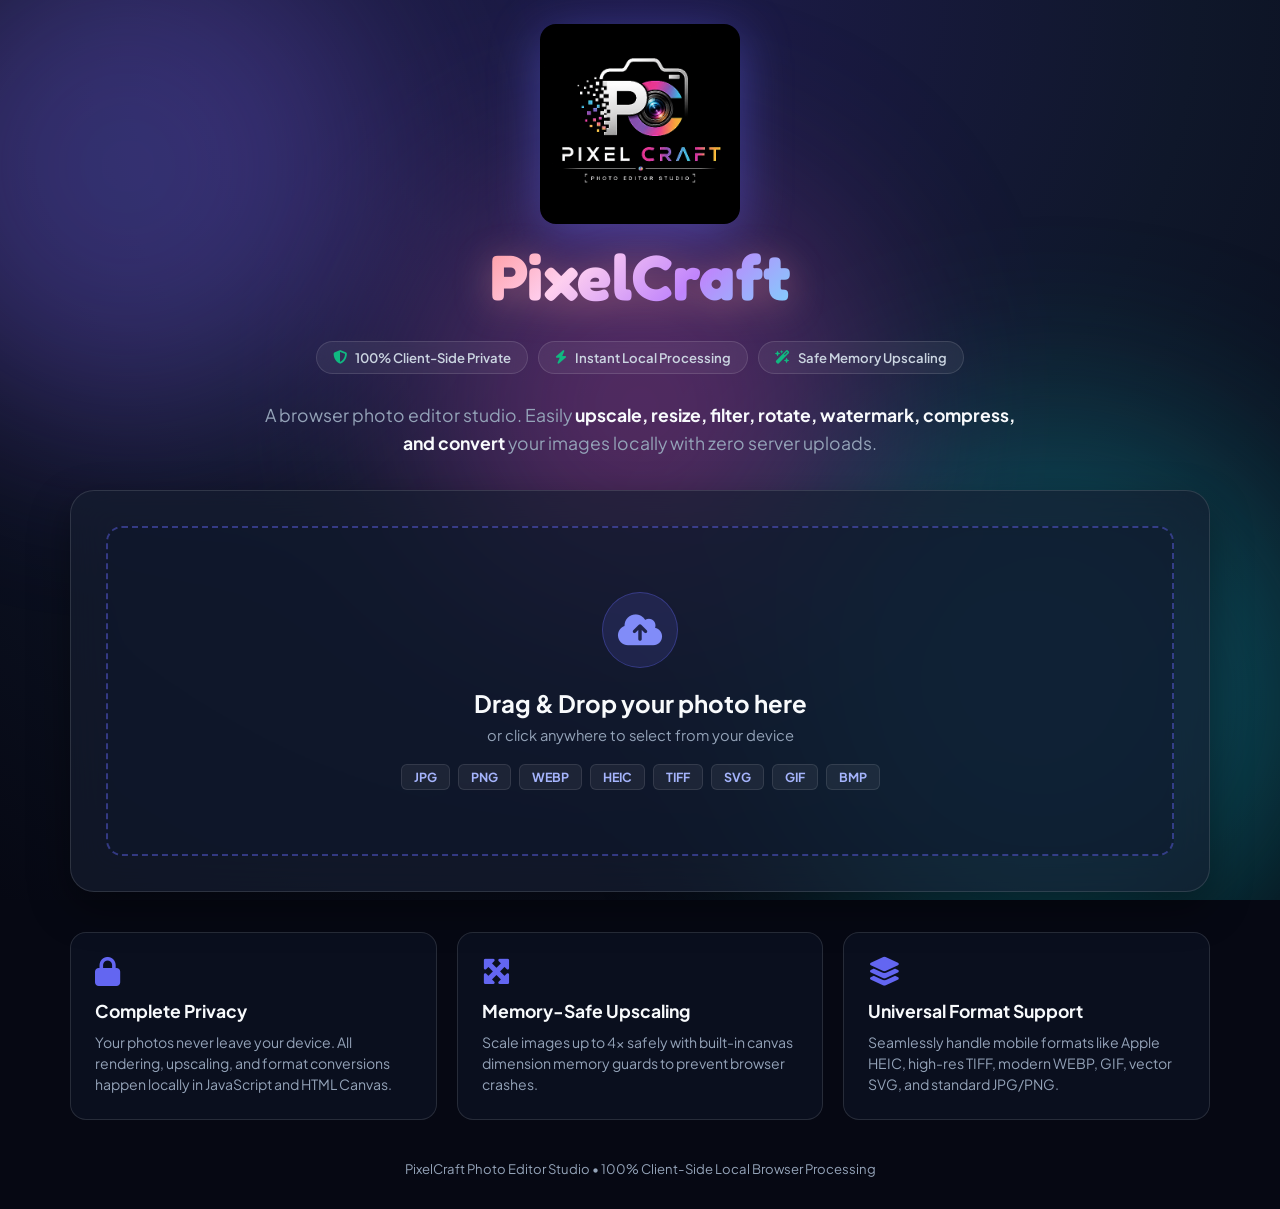
==== commit 5ff30ab4: "Rename ai_studio_code (33).html to index.html" ====
--- a/index.html
+++ b/index.html
@@ -10,7 +10,7 @@
     <meta name="keywords" content="photo editor, image upscaler, image compressor, image converter, photo filters, add watermark, rotate image, HEIC to JPG">
     <meta name="author" content="PixelCraft Studio">
 
-    <!-- Open Graph (OG) Meta Tags for Social Media -->
+    <!-- Open Graph (OG) Meta Tags -->
     <meta property="og:type" content="website">
     <meta property="og:title" content="PixelCraft - Online Photo Editor Studio">
     <meta property="og:description" content="Upscale, resize, filter, watermark, compress, and convert images with 100% client-side privacy.">
@@ -71,13 +71,11 @@
             overflow-x: hidden;
         }
 
-        /* Scrollbar */
         ::-webkit-scrollbar { width: 8px; height: 8px; }
         ::-webkit-scrollbar-track { background: rgba(15, 23, 42, 0.6); }
         ::-webkit-scrollbar-thumb { background: rgba(99, 102, 241, 0.4); border-radius: 4px; }
         ::-webkit-scrollbar-thumb:hover { background: var(--primary); }
 
-        /* Background Animated Glow Blobs */
         .bg-animation {
             position: fixed;
             top: 0;
@@ -130,7 +128,6 @@
             100% { transform: translate(-30px, 50px) scale(0.92) rotate(360deg); }
         }
 
-        /* Page View Switcher Styling */
         .page-view {
             width: 100%;
             max-width: 1140px;
@@ -148,7 +145,6 @@
             transform: translateY(0);
         }
 
-        /* Landing Page Header Layout */
         .landing-header {
             display: flex;
             flex-direction: column;
@@ -221,7 +217,6 @@
 
         .hero-description strong { color: var(--text-main); }
 
-        /* Glass Card Container */
         .glass-card {
             background: var(--card-bg);
             backdrop-filter: blur(20px);
@@ -233,7 +228,6 @@
             margin-bottom: 1.5rem;
         }
 
-        /* Drop Zone */
         .drop-zone {
             border: 2px dashed rgba(99, 102, 241, 0.45);
             border-radius: var(--radius-md);
@@ -283,7 +277,6 @@
         }
         #file-input { display: none; }
 
-        /* Features Section Grid on Landing Page */
         .features-grid {
             display: grid;
             grid-template-columns: repeat(auto-fit, minmax(280px, 1fr));
@@ -319,7 +312,6 @@
             line-height: 1.5;
         }
 
-        /* EDITOR PAGE NAVBAR */
         .editor-navbar {
             display: flex;
             align-items: center;
@@ -356,7 +348,6 @@
             -webkit-text-fill-color: transparent;
         }
 
-        /* Workspace Grid Layout */
         .workspace-grid {
             display: grid;
             grid-template-columns: 1.1fr 0.9fr;
@@ -364,7 +355,6 @@
             width: 100%;
         }
 
-        /* Tool Navigation Tabs */
         .tool-tab-bar {
             display: flex;
             gap: 6px;
@@ -403,7 +393,6 @@
         .tab-panel { display: none; }
         .tab-panel.active { display: block; }
 
-        /* Control Inputs */
         .control-group { margin-bottom: 1.1rem; }
         .control-group label {
             display: flex;
@@ -452,7 +441,6 @@
             background: rgba(99, 102, 241, 0.15);
         }
 
-        /* Preset Grids */
         .preset-grid {
             display: grid;
             grid-template-columns: repeat(4, 1fr);
@@ -479,7 +467,6 @@
             color: white;
         }
 
-        /* Slider */
         .slider-container { display: flex; align-items: center; gap: 12px; }
         input[type="range"] {
             flex: 1;
@@ -499,7 +486,6 @@
             box-shadow: 0 0 10px var(--primary);
         }
 
-        /* Buttons */
         .btn-group { display: flex; gap: 10px; margin-top: 1rem; }
         .btn {
             width: 100%;
@@ -523,7 +509,6 @@
         .btn-success { background: linear-gradient(135deg, #10b981 0%, #059669 100%); color: white; box-shadow: 0 6px 20px var(--accent-glow); }
         .btn-success:hover { transform: translateY(-2px); }
 
-        /* Output Preview Box */
         .preview-box {
             display: flex;
             flex-direction: column;
@@ -566,7 +551,6 @@
             justify-content: center;
         }
 
-        /* Loader */
         .loader {
             display: none;
             position: absolute;
@@ -613,7 +597,6 @@
 </head>
 <body>
 
-    <!-- Ambient Animation Blobs -->
     <div class="bg-animation">
         <div class="blob blob-1"></div>
         <div class="blob blob-2"></div>
@@ -624,25 +607,21 @@
     <div id="landing-page" class="page-view active">
         
         <header class="landing-header">
-            <!-- Main Hero Logo Image -->
             <img src="logo.png" alt="PixelCraft Logo" class="main-hero-logo" onerror="this.onerror=null; this.src='data:image/svg+xml;utf8,<svg xmlns=\'http://www.w3.org/2000/svg\' viewBox=\'0 0 100 100\'><rect width=\'100\' height=\'100\' rx=\'20\' fill=\'%236366f1\'/><path d=\'M30 35 h40 v30 h-40 z\' fill=\'%23ffffff\'/><circle cx=\'50\' cy=\'50\' r=\'8\' fill=\'%23060813\'/></svg>';">
             
-            <h1 class="cute-brand-title">
-                PixelCraft
-            </h1>
+            <h1 class="cute-brand-title">PixelCraft</h1>
 
             <div class="badge-bar">
                 <div class="feature-pill"><i class="fa-solid fa-shield-halved"></i> 100% Client-Side Private</div>
                 <div class="feature-pill"><i class="fa-solid fa-bolt"></i> Instant Local Processing</div>
-                <div class="feature-pill"><i class="fa-solid fa-wand-magic-sparkles"></i> AI Multi-Pass Scaling</div>
+                <div class="feature-pill"><i class="fa-solid fa-wand-magic-sparkles"></i> Safe Memory Upscaling</div>
             </div>
 
             <p class="hero-description">
-                A browser-based photo studio. Easily <strong>upscale, resize, filter, rotate, watermark, compress, and convert</strong> your images right inside your browser with complete privacy and zero server uploads.
+                A browser photo editor studio. Easily <strong>upscale, resize, filter, rotate, watermark, compress, and convert</strong> your images locally with zero server uploads.
             </p>
         </header>
 
-        <!-- Main Upload Card -->
         <div class="glass-card">
             <div class="drop-zone" id="drop-zone">
                 <div class="drop-zone-icon-wrapper">
@@ -666,22 +645,21 @@
             </div>
         </div>
 
-        <!-- Features Overview Grid -->
         <div class="features-grid">
             <div class="feature-card">
                 <i class="fa-solid fa-lock"></i>
                 <h4>Complete Privacy</h4>
-                <p>Your photos stay on your device. All rendering, upscaling, and format conversions happen locally in WebAssembly and Canvas.</p>
+                <p>Your photos never leave your device. All rendering, upscaling, and format conversions happen locally in JavaScript and HTML Canvas.</p>
             </div>
             <div class="feature-card">
                 <i class="fa-solid fa-maximize"></i>
-                <h4>Smart Upscaling</h4>
-                <p>Enhance details and scale images up to 4x using multi-pass edge sharpening algorithms without uploading to external APIs.</p>
+                <h4>Memory-Safe Upscaling</h4>
+                <p>Scale images up to 4x safely with built-in canvas dimension memory guards to prevent browser crashes.</p>
             </div>
             <div class="feature-card">
                 <i class="fa-solid fa-layer-group"></i>
                 <h4>Universal Format Support</h4>
-                <p>Seamlessly handle rare & mobile formats like Apple HEIC, high-res TIFF, modern WEBP, GIF, vector SVG, and standard JPG/PNG.</p>
+                <p>Seamlessly handle mobile formats like Apple HEIC, high-res TIFF, modern WEBP, GIF, vector SVG, and standard JPG/PNG.</p>
             </div>
         </div>
 
@@ -691,7 +669,6 @@
     <!-- ================= PAGE 2: EDITING PAGE ================= -->
     <div id="editor-page" class="page-view">
         
-        <!-- Navbar -->
         <div class="editor-navbar">
             <div class="editor-brand" id="go-home-btn" title="Back to Landing Page">
                 <img src="logo.png" alt="PixelCraft Logo" class="nav-logo" onerror="this.onerror=null; this.src='data:image/svg+xml;utf8,<svg xmlns=\'http://www.w3.org/2000/svg\' viewBox=\'0 0 100 100\'><rect width=\'100\' height=\'100\' rx=\'20\' fill=\'%236366f1\'/><path d=\'M30 35 h40 v30 h-40 z\' fill=\'%23ffffff\'/><circle cx=\'50\' cy=\'50\' r=\'8\' fill=\'%23060813\'/></svg>';">
@@ -703,13 +680,10 @@
             </button>
         </div>
 
-        <!-- Workspace Layout -->
         <div class="workspace-grid">
             
-            <!-- Tool Controls Card -->
             <div class="glass-card" style="margin-bottom: 0;">
                 
-                <!-- Tool Category Tabs -->
                 <div class="tool-tab-bar">
                     <button class="tool-tab active" data-tab="tab-scale"><i class="fa-solid fa-expand"></i> Scale</button>
                     <button class="tool-tab" data-tab="tab-filters"><i class="fa-solid fa-sliders"></i> Filters</button>
@@ -885,7 +859,6 @@
                     </div>
                 </div>
 
-                <!-- Action Processing Button -->
                 <div class="btn-group">
                     <button class="btn btn-primary" id="process-btn">
                         <i class="fa-solid fa-bolt"></i> Process & Apply
@@ -893,7 +866,6 @@
                 </div>
             </div>
 
-            <!-- Preview Card -->
             <div class="glass-card" style="margin-bottom: 0;">
                 <div style="display: flex; flex-direction: column; justify-content: space-between; height: 100%;">
                     <div>
@@ -932,19 +904,15 @@
     </footer>
 
     <script>
-        // Views
         const landingPage = document.getElementById('landing-page');
         const editorPage = document.getElementById('editor-page');
 
-        // Navigation elements
         const goHomeBtn = document.getElementById('go-home-btn');
         const changePhotoBtn = document.getElementById('change-photo-btn');
 
-        // File drop & inputs
         const dropZone = document.getElementById('drop-zone');
         const fileInput = document.getElementById('file-input');
 
-        // Control Inputs
         const imgWidth = document.getElementById('img-width');
         const imgHeight = document.getElementById('img-height');
         const aspectRatioBtn = document.getElementById('aspect-ratio-toggle');
@@ -958,7 +926,6 @@
         const upscaleBadge = document.getElementById('upscale-badge');
         const processBtn = document.getElementById('process-btn');
         
-        // Preview Elements
         const previewImg = document.getElementById('preview-img');
         const downloadBtn = document.getElementById('download-btn');
         const loader = document.getElementById('loader');
@@ -966,7 +933,6 @@
         const outDim = document.getElementById('out-dim');
         const outSize = document.getElementById('out-size');
 
-        // Color & Filter Elements
         const brightnessSlider = document.getElementById('brightness-slider');
         const brightnessVal = document.getElementById('brightness-val');
         const contrastSlider = document.getElementById('contrast-slider');
@@ -979,20 +945,17 @@
         const sepiaVal = document.getElementById('sepia-val');
         const resetFiltersBtn = document.getElementById('reset-filters-btn');
 
-        // Rotate & Flip Elements
         const rotateLeftBtn = document.getElementById('rotate-left-btn');
         const rotateRightBtn = document.getElementById('rotate-right-btn');
         const flipHBtn = document.getElementById('flip-h-btn');
         const flipVBtn = document.getElementById('flip-v-btn');
 
-        // Watermark Elements
         const watermarkInput = document.getElementById('watermark-input');
         const watermarkColor = document.getElementById('watermark-color');
         const watermarkPosition = document.getElementById('watermark-position');
         const watermarkSizeSlider = document.getElementById('watermark-size-slider');
         const watermarkSizeVal = document.getElementById('watermark-size-val');
 
-        // State Variables
         let loadedImage = null;
         let originalAspectRatio = 1;
         let lockAspectRatio = true;
@@ -1005,7 +968,23 @@
         let flipH = false;
         let flipV = false;
 
-        // View Navigation Switcher
+        // SAFE CANVAS LIMIT DETECTOR
+        function getSafeCanvasDimensions(width, height) {
+            const isMobile = /Android|webOS|iPhone|iPad|iPod|BlackBerry|IEMobile|Opera Mini/i.test(navigator.userAgent);
+            const maxDim = isMobile ? 8192 : 16384;
+            const maxArea = isMobile ? 33554432 : 134217728; // ~33.5MP mobile, ~134MP desktop
+
+            let w = width;
+            let h = height;
+
+            if (w > maxDim || h > maxDim || (w * h) > maxArea) {
+                let scale = Math.min(maxDim / w, maxDim / h, Math.sqrt(maxArea / (w * h)));
+                w = Math.floor(w * scale);
+                h = Math.floor(h * scale);
+            }
+            return { width: Math.max(1, w), height: Math.max(1, h), clamped: (w !== width || h !== height) };
+        }
+
         function showEditorView() {
             landingPage.classList.remove('active');
             setTimeout(() => {
@@ -1027,7 +1006,6 @@
         goHomeBtn.addEventListener('click', showLandingView);
         changePhotoBtn.addEventListener('click', showLandingView);
 
-        // Tool Tab Switcher
         const toolTabs = document.querySelectorAll('.tool-tab');
         toolTabs.forEach(tab => {
             tab.addEventListener('click', () => {
@@ -1039,7 +1017,6 @@
             });
         });
 
-        // Universal Drag & Drop Handlers
         ['dragenter', 'dragover', 'dragleave', 'drop'].forEach(eventName => {
             dropZone.addEventListener(eventName, (e) => {
                 e.preventDefault();
@@ -1069,7 +1046,6 @@
             }
         });
 
-        // Aspect Ratio Lock Toggle
         aspectRatioBtn.addEventListener('click', () => {
             lockAspectRatio = !lockAspectRatio;
             aspectRatioBtn.classList.toggle('active', lockAspectRatio);
@@ -1086,7 +1062,6 @@
             }
         });
 
-        // Filter Sliders Listeners
         brightnessSlider.addEventListener('input', (e) => { brightnessVal.textContent = `${e.target.value}%`; });
         contrastSlider.addEventListener('input', (e) => { contrastVal.textContent = `${e.target.value}%`; });
         saturateSlider.addEventListener('input', (e) => { saturateVal.textContent = `${e.target.value}%`; });
@@ -1096,7 +1071,6 @@
         sharpenSlider.addEventListener('input', (e) => { sharpenVal.textContent = `${e.target.value}%`; });
         watermarkSizeSlider.addEventListener('input', (e) => { watermarkSizeVal.textContent = `${e.target.value}px`; });
 
-        // Preset Filters
         document.querySelectorAll('.filter-preset-btn').forEach(btn => {
             btn.addEventListener('click', () => {
                 document.querySelectorAll('.filter-preset-btn').forEach(b => b.classList.remove('active'));
@@ -1129,13 +1103,11 @@
             if (loadedImage) processImage();
         });
 
-        // Rotate & Flip Handlers
         rotateLeftBtn.addEventListener('click', () => { currentRotation = (currentRotation - 90 + 360) % 360; if (loadedImage) processImage(); });
         rotateRightBtn.addEventListener('click', () => { currentRotation = (currentRotation + 90) % 360; if (loadedImage) processImage(); });
         flipHBtn.addEventListener('click', () => { flipH = !flipH; flipHBtn.classList.toggle('active', flipH); if (loadedImage) processImage(); });
         flipVBtn.addEventListener('click', () => { flipV = !flipV; flipVBtn.classList.toggle('active', flipV); if (loadedImage) processImage(); });
 
-        // Upscale Buttons
         const upscaleBtns = document.querySelectorAll('.upscale-btn');
         upscaleBtns.forEach(btn => {
             btn.addEventListener('click', () => {
@@ -1148,11 +1120,22 @@
         function setUpscaleFactor(factor) {
             currentScaleFactor = factor;
             upscaleBtns.forEach(b => b.classList.toggle('active', parseFloat(b.dataset.scale) === factor));
-            upscaleBadge.textContent = factor === 1 ? '1x Original' : `${factor}x Upscaling`;
 
             if (loadedImage) {
-                imgWidth.value = Math.round(baseNaturalWidth * factor);
-                imgHeight.value = Math.round(baseNaturalHeight * factor);
+                let targetW = Math.round(baseNaturalWidth * factor);
+                let targetH = Math.round(baseNaturalHeight * factor);
+                
+                const safe = getSafeCanvasDimensions(targetW, targetH);
+                if (safe.clamped) {
+                    upscaleBadge.textContent = `${factor}x (Clamped to Safe Limit)`;
+                    upscaleBadge.style.color = '#f59e0b';
+                } else {
+                    upscaleBadge.textContent = factor === 1 ? '1x Original' : `${factor}x Upscaling`;
+                    upscaleBadge.style.color = '#34d399';
+                }
+
+                imgWidth.value = safe.width;
+                imgHeight.value = safe.height;
             }
         }
 
@@ -1167,13 +1150,10 @@
             }
         });
 
-        // Universal File Loader (HEIC, TIFF, PNG, JPG, etc.)
         async function handleFile(file) {
             if (!file) return;
 
             showLoader("Reading Image File...");
-            
-            // Switch from landing page to editing page
             showEditorView();
 
             originalFileName = file.name.substring(0, file.name.lastIndexOf('.')) || "processed_image";
@@ -1182,12 +1162,10 @@
             try {
                 const fileNameLower = file.name.toLowerCase();
 
-                // HEIC Handler
                 if ((fileNameLower.endsWith('.heic') || fileNameLower.endsWith('.heif') || file.type === "image/heic") && typeof heic2any !== 'undefined') {
                     const blob = await heic2any({ blob: file, toType: "image/jpeg" });
                     fileUrl = URL.createObjectURL(Array.isArray(blob) ? blob[0] : blob);
                 } 
-                // TIFF Handler
                 else if ((fileNameLower.endsWith('.tiff') || fileNameLower.endsWith('.tif')) && typeof UTIF !== 'undefined') {
                     const buffer = await file.arrayBuffer();
                     const ifds = UTIF.decode(buffer);
@@ -1203,7 +1181,6 @@
                     ctx.putImageData(imgData, 0, 0);
                     fileUrl = canvas.toDataURL();
                 } 
-                // Standard Formats (JPG, PNG, WEBP, GIF, BMP, SVG)
                 else {
                     fileUrl = URL.createObjectURL(file);
                 }
@@ -1215,8 +1192,7 @@
                     baseNaturalHeight = img.naturalHeight;
                     originalAspectRatio = img.naturalWidth / img.naturalHeight;
                     
-                    imgWidth.value = Math.round(baseNaturalWidth * currentScaleFactor);
-                    imgHeight.value = Math.round(baseNaturalHeight * currentScaleFactor);
+                    setUpscaleFactor(currentScaleFactor);
 
                     hideLoader();
                     processImage();
@@ -1239,7 +1215,6 @@
             }
         }
 
-        // Image Processing Engine
         processBtn.addEventListener('click', processImage);
 
         async function processImage() {
@@ -1248,8 +1223,18 @@
             showLoader("Processing Image...");
 
             setTimeout(() => {
-                const targetWidth = parseInt(imgWidth.value) || loadedImage.naturalWidth;
-                const targetHeight = parseInt(imgHeight.value) || loadedImage.naturalHeight;
+                let reqWidth = parseInt(imgWidth.value) || loadedImage.naturalWidth;
+                let reqHeight = parseInt(imgHeight.value) || loadedImage.naturalHeight;
+
+                // Clamp dimensions to browser maximum safe memory limits
+                const safeDim = getSafeCanvasDimensions(reqWidth, reqHeight);
+                if (safeDim.clamped) {
+                    imgWidth.value = safeDim.width;
+                    imgHeight.value = safeDim.height;
+                }
+
+                const targetWidth = safeDim.width;
+                const targetHeight = safeDim.height;
                 const selectedMode = upscaleMode.value;
 
                 let canvas = document.createElement('canvas');
@@ -1289,7 +1274,6 @@
                     applySharpenFilter(ctx, canvas.width, canvas.height, sharpenAmount);
                 }
 
-                // Watermark Text Overlay
                 const watermarkText = watermarkInput.value.trim();
                 if (watermarkText !== '') {
                     const fontSize = parseInt(watermarkSizeSlider.value);
@@ -1314,7 +1298,15 @@
                     ctx.fillText(watermarkText, x, y);
                 }
 
-                const selectedFormat = formatSelect.value;
+                let selectedFormat = formatSelect.value;
+                let exportFormat = selectedFormat;
+
+                // Native canvas.toBlob reliably supports image/png, image/jpeg, image/webp across browsers
+                const supportedNativeFormats = ['image/jpeg', 'image/png', 'image/webp'];
+                if (!supportedNativeFormats.includes(selectedFormat) && selectedFormat !== 'image/svg+xml') {
+                    exportFormat = 'image/png';
+                }
+
                 if (selectedFormat === 'image/jpeg') {
                     const tempCanvas = document.createElement('canvas');
                     tempCanvas.width = canvas.width;
@@ -1341,19 +1333,31 @@
 
                 canvas.toBlob((blob) => {
                     if (!blob) {
-                        alert("Could not render image with chosen format.");
-                        hideLoader();
+                        // Fallback retry with standard JPEG if blob failed
+                        canvas.toBlob((retryBlob) => {
+                            if (!retryBlob) {
+                                alert("Browser memory limit reached. Please reduce image dimensions.");
+                                hideLoader();
+                                return;
+                            }
+                            const ext = selectedFormat.split('/')[1].replace('+xml', '');
+                            updatePreviewAndDownload(retryBlob, `${originalFileName}_pixelcraft.${ext}`, canvas.width, canvas.height);
+                            hideLoader();
+                        }, 'image/jpeg', 0.9);
                         return;
                     }
                     const ext = selectedFormat.split('/')[1].replace('+xml', '');
                     updatePreviewAndDownload(blob, `${originalFileName}_pixelcraft.${ext}`, canvas.width, canvas.height);
                     hideLoader();
-                }, selectedFormat, quality);
+                }, exportFormat, quality);
 
             }, 60);
         }
 
         function applySharpenFilter(ctx, width, height, strength) {
+            // Memory guard: bypass heavy CPU array manipulation on massive canvases (>16 Megapixels)
+            if (width * height > 16000000) return;
+
             try {
                 const imgData = ctx.getImageData(0, 0, width, height);
                 const data = imgData.data;
@@ -1378,7 +1382,7 @@
                 }
                 ctx.putImageData(imgData, 0, 0);
             } catch (e) {
-                console.warn("Sharpening filter skipped.");
+                console.warn("Sharpening filter skipped due to memory limits.");
             }
         }
 
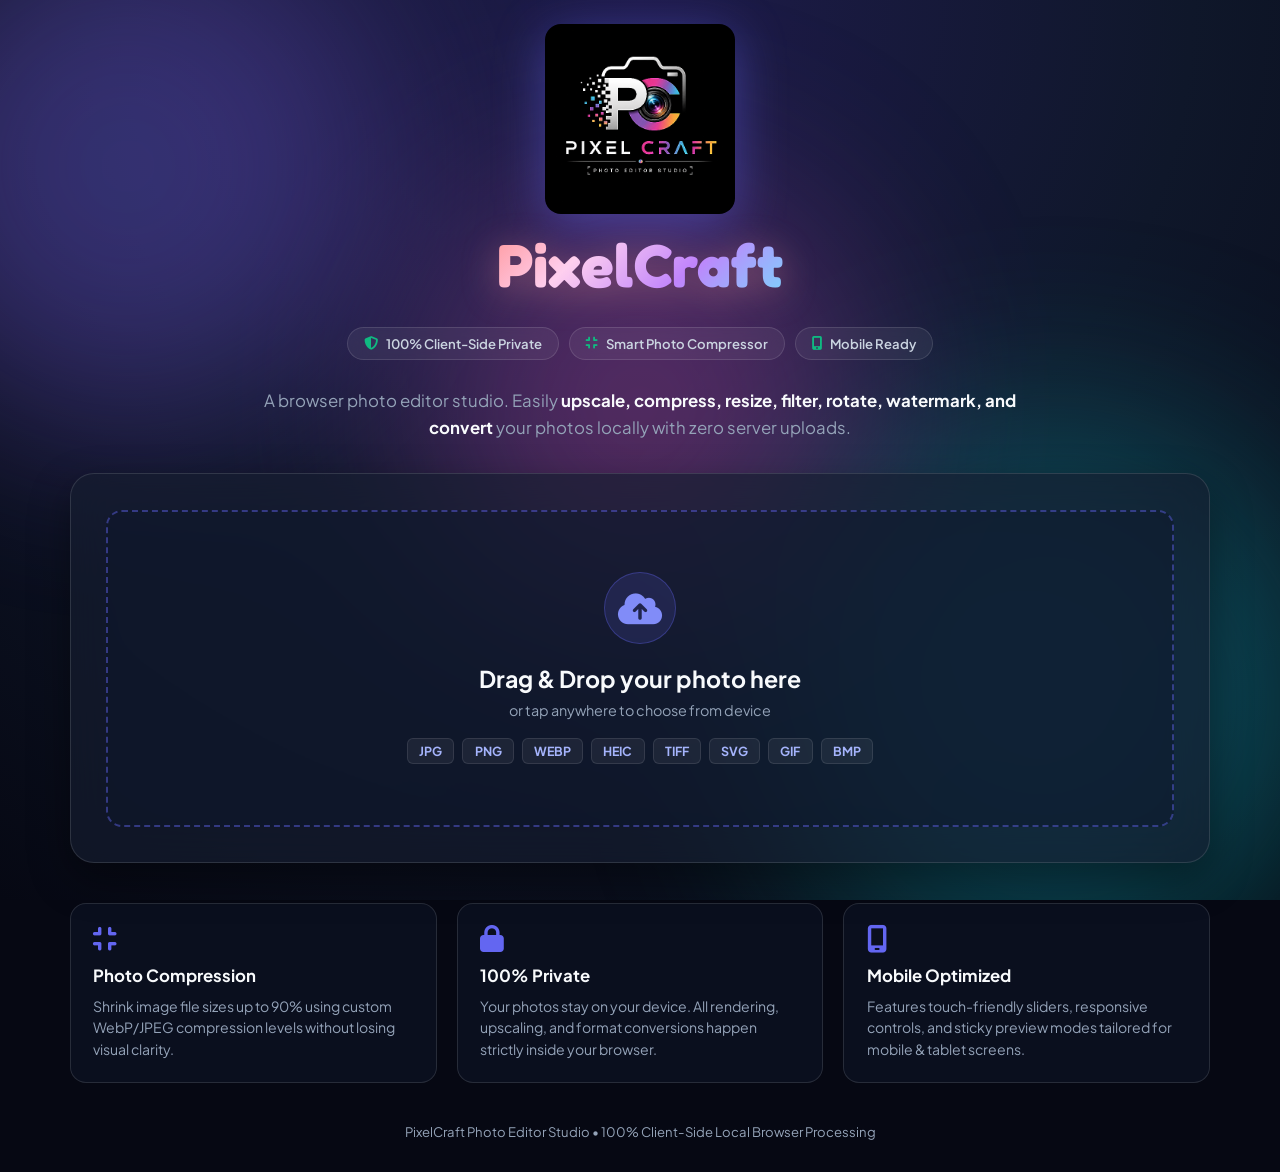
==== commit e76e139d: "Rename ai_studio_code (35).html to index.html" ====
--- a/index.html
+++ b/index.html
@@ -7,7 +7,7 @@
     <!-- SEO & Google Search Meta Tags -->
     <title>PixelCraft - Privacy-First Browser Photo Editor Studio</title>
     <meta name="description" content="PixelCraft is a free, privacy-focused online photo editor. Upscale, resize, compress, filter, rotate, watermark, and convert your photos 100% locally in your browser.">
-    <meta name="keywords" content="photo editor, image upscaler, image compressor, image converter, photo filters, add watermark, rotate image, HEIC to JPG">
+    <meta name="keywords" content="photo editor, image upscaler, image compressor, photo compressor, image converter, photo filters, add watermark, rotate image, HEIC to JPG">
     <meta name="author" content="PixelCraft Studio">
 
     <!-- Open Graph (OG) Meta Tags -->
@@ -71,7 +71,7 @@
             overflow-x: hidden;
         }
 
-        ::-webkit-scrollbar { width: 8px; height: 8px; }
+        ::-webkit-scrollbar { width: 6px; height: 6px; }
         ::-webkit-scrollbar-track { background: rgba(15, 23, 42, 0.6); }
         ::-webkit-scrollbar-thumb { background: rgba(99, 102, 241, 0.4); border-radius: 4px; }
         ::-webkit-scrollbar-thumb:hover { background: var(--primary); }
@@ -145,6 +145,89 @@
             transform: translateY(0);
         }
 
+        /* SCENE LOADER OVERLAY */
+        .scene-loader {
+            display: none;
+            position: fixed;
+            inset: 0;
+            background: rgba(6, 8, 19, 0.94);
+            backdrop-filter: blur(16px);
+            -webkit-backdrop-filter: blur(16px);
+            z-index: 9999;
+            flex-direction: column;
+            align-items: center;
+            justify-content: center;
+            gap: 1rem;
+            padding: 1.5rem;
+            opacity: 0;
+            transition: opacity 0.3s ease;
+        }
+
+        .scene-loader.active {
+            display: flex;
+            opacity: 1;
+        }
+
+        .scene-loader-card {
+            background: rgba(22, 30, 49, 0.85);
+            border: 1px solid var(--card-border);
+            border-radius: var(--radius-lg);
+            padding: 2.2rem 2.5rem;
+            display: flex;
+            flex-direction: column;
+            align-items: center;
+            text-align: center;
+            box-shadow: 0 20px 50px rgba(0, 0, 0, 0.6);
+            max-width: 380px;
+            width: 100%;
+        }
+
+        .loader-logo-wrap {
+            position: relative;
+            width: 80px;
+            height: 80px;
+            margin-bottom: 1rem;
+            display: flex;
+            align-items: center;
+            justify-content: center;
+        }
+
+        .loader-logo-wrap img {
+            width: 60px;
+            height: 60px;
+            object-fit: contain;
+            border-radius: 12px;
+            animation: pulseLogo 1.5s ease-in-out infinite alternate;
+        }
+
+        @keyframes pulseLogo {
+            0% { transform: scale(0.92); filter: drop-shadow(0 0 10px rgba(99,102,241,0.4)); }
+            100% { transform: scale(1.08); filter: drop-shadow(0 0 25px rgba(16,185,129,0.8)); }
+        }
+
+        .spinner-ring {
+            position: absolute;
+            inset: 0;
+            border: 3px solid rgba(255, 255, 255, 0.08);
+            border-top: 3px solid var(--primary);
+            border-right: 3px solid var(--accent);
+            border-radius: 50%;
+            animation: spin 0.9s linear infinite;
+        }
+
+        .scene-loader h3 {
+            font-family: 'Fredoka', sans-serif;
+            font-size: 1.35rem;
+            color: var(--text-main);
+            margin-bottom: 0.3rem;
+        }
+
+        .scene-loader p {
+            font-size: 0.88rem;
+            color: var(--text-muted);
+        }
+
+        /* Landing Page Header */
         .landing-header {
             display: flex;
             flex-direction: column;
@@ -154,7 +237,7 @@
         }
 
         .main-hero-logo {
-            width: clamp(140px, 20vw, 200px);
+            width: clamp(130px, 18vw, 190px);
             height: auto;
             object-fit: contain;
             filter: drop-shadow(0 10px 25px rgba(99, 102, 241, 0.45));
@@ -163,13 +246,11 @@
             transition: transform 0.4s cubic-bezier(0.34, 1.56, 0.64, 1);
         }
 
-        .main-hero-logo:hover {
-            transform: scale(1.05) rotate(-2deg);
-        }
+        .main-hero-logo:hover { transform: scale(1.05) rotate(-2deg); }
 
         .cute-brand-title {
             font-family: 'Fredoka', sans-serif;
-            font-size: clamp(2.5rem, 6vw, 4rem);
+            font-size: clamp(2.4rem, 6vw, 3.8rem);
             font-weight: 700;
             letter-spacing: 0.5px;
             background: linear-gradient(135deg, #ff9a9e 0%, #fecfef 30%, #c084fc 65%, #7dd3fc 100%);
@@ -210,7 +291,7 @@
         .hero-description {
             max-width: 780px;
             color: var(--text-muted);
-            font-size: clamp(0.95rem, 2vw, 1.1rem);
+            font-size: clamp(0.92rem, 2vw, 1.05rem);
             line-height: 1.6;
             margin-top: 0.5rem;
         }
@@ -223,7 +304,7 @@
             -webkit-backdrop-filter: blur(20px);
             border: 1px solid var(--card-border);
             border-radius: var(--radius-lg);
-            padding: clamp(1.5rem, 3vw, 2.2rem);
+            padding: clamp(1.2rem, 3vw, 2.2rem);
             box-shadow: 0 16px 40px rgba(0, 0, 0, 0.4);
             margin-bottom: 1.5rem;
         }
@@ -231,7 +312,7 @@
         .drop-zone {
             border: 2px dashed rgba(99, 102, 241, 0.45);
             border-radius: var(--radius-md);
-            padding: clamp(2.5rem, 6vw, 4rem) 1.5rem;
+            padding: clamp(2.2rem, 5vw, 3.8rem) 1.25rem;
             text-align: center;
             cursor: pointer;
             transition: all 0.35s cubic-bezier(0.4, 0, 0.2, 1);
@@ -250,36 +331,38 @@
         }
 
         .drop-zone-icon-wrapper {
-            width: 76px;
-            height: 76px;
+            width: 72px;
+            height: 72px;
             border-radius: 50%;
             background: rgba(99, 102, 241, 0.15);
             border: 1px solid rgba(99, 102, 241, 0.35);
             display: flex;
             align-items: center;
             justify-content: center;
-            margin-bottom: 1.25rem;
+            margin-bottom: 1.2rem;
         }
 
         .drop-zone-icon { font-size: 2.2rem; color: #818cf8; }
-        .drop-zone h3 { font-size: clamp(1.2rem, 2.8vw, 1.5rem); margin-bottom: 0.5rem; font-weight: 700; }
-        .drop-zone p { color: var(--text-muted); font-size: 0.92rem; margin-bottom: 1.25rem; }
+        .drop-zone h3 { font-size: clamp(1.15rem, 2.8vw, 1.45rem); margin-bottom: 0.5rem; font-weight: 700; }
+        .drop-zone p { color: var(--text-muted); font-size: 0.9rem; margin-bottom: 1.2rem; }
 
         .format-tags { display: flex; flex-wrap: wrap; justify-content: center; gap: 8px; }
         .format-tag {
             background: rgba(255, 255, 255, 0.06);
             border: 1px solid rgba(255, 255, 255, 0.1);
             color: #a5b4fc;
-            padding: 0.25rem 0.75rem;
+            padding: 0.25rem 0.7rem;
             border-radius: 6px;
             font-size: 0.78rem;
             font-weight: 700;
         }
+
+        /* HIDDEN FILE INPUT OUTSIDE DROPZONE TO PREVENT RECURSIVE CLICK BUGS */
         #file-input { display: none; }
 
         .features-grid {
             display: grid;
-            grid-template-columns: repeat(auto-fit, minmax(280px, 1fr));
+            grid-template-columns: repeat(auto-fit, minmax(260px, 1fr));
             gap: 1.25rem;
             margin-top: 1rem;
         }
@@ -288,20 +371,20 @@
             background: rgba(15, 23, 42, 0.5);
             border: 1px solid var(--card-border);
             border-radius: var(--radius-md);
-            padding: 1.5rem;
+            padding: 1.4rem;
             display: flex;
             flex-direction: column;
             gap: 10px;
         }
 
         .feature-card i {
-            font-size: 1.8rem;
+            font-size: 1.7rem;
             color: var(--primary);
-            margin-bottom: 4px;
+            margin-bottom: 2px;
         }
 
         .feature-card h4 {
-            font-size: 1.1rem;
+            font-size: 1.05rem;
             font-weight: 700;
             color: var(--text-main);
         }
@@ -312,6 +395,7 @@
             line-height: 1.5;
         }
 
+        /* EDITOR NAVBAR */
         .editor-navbar {
             display: flex;
             align-items: center;
@@ -323,31 +407,33 @@
             backdrop-filter: blur(20px);
             border: 1px solid var(--card-border);
             border-radius: var(--radius-md);
+            gap: 10px;
         }
 
         .editor-brand {
             display: flex;
             align-items: center;
-            gap: 12px;
+            gap: 10px;
             cursor: pointer;
         }
 
         .nav-logo {
-            width: 40px;
-            height: 40px;
+            width: 38px;
+            height: 38px;
             object-fit: contain;
             border-radius: 8px;
         }
 
         .nav-title {
             font-family: 'Fredoka', sans-serif;
-            font-size: 1.4rem;
+            font-size: 1.3rem;
             font-weight: 700;
             background: linear-gradient(135deg, #ff9a9e 0%, #c084fc 100%);
             -webkit-background-clip: text;
             -webkit-text-fill-color: transparent;
         }
 
+        /* WORKSPACE GRID */
         .workspace-grid {
             display: grid;
             grid-template-columns: 1.1fr 0.9fr;
@@ -355,24 +441,29 @@
             width: 100%;
         }
 
+        /* TOOL TABS */
         .tool-tab-bar {
             display: flex;
             gap: 6px;
-            background: rgba(15, 23, 42, 0.8);
-            padding: 5px;
-            border-radius: 12px;
+            background: rgba(15, 23, 42, 0.85);
+            padding: 6px;
+            border-radius: 14px;
             border: 1px solid var(--card-border);
             margin-bottom: 1.25rem;
             overflow-x: auto;
-        }
+            -webkit-overflow-scrolling: touch;
+            scrollbar-width: none;
+        }
+        .tool-tab-bar::-webkit-scrollbar { display: none; }
 
         .tool-tab {
             flex: 1;
+            min-width: max-content;
             background: transparent;
             border: none;
             color: var(--text-muted);
-            padding: 0.6rem 0.75rem;
-            border-radius: 8px;
+            padding: 0.65rem 0.85rem;
+            border-radius: 10px;
             font-size: 0.82rem;
             font-weight: 700;
             cursor: pointer;
@@ -382,6 +473,7 @@
             gap: 6px;
             transition: all 0.2s ease;
             white-space: nowrap;
+            min-height: 42px;
         }
 
         .tool-tab.active {
@@ -408,7 +500,8 @@
 
         input[type="number"], input[type="text"], select {
             width: 100%;
-            padding: 0.7rem 0.85rem;
+            height: 44px;
+            padding: 0 0.85rem;
             border-radius: var(--radius-sm);
             border: 1px solid var(--card-border);
             background: rgba(15, 23, 42, 0.85);
@@ -426,8 +519,8 @@
             background: rgba(255, 255, 255, 0.05);
             border: 1px solid var(--card-border);
             color: var(--text-muted);
-            min-width: 42px;
-            height: 42px;
+            min-width: 44px;
+            height: 44px;
             border-radius: var(--radius-sm);
             cursor: pointer;
             display: flex;
@@ -451,13 +544,17 @@
             background: rgba(255, 255, 255, 0.05);
             border: 1px solid var(--card-border);
             color: var(--text-main);
-            padding: 0.55rem 0.3rem;
+            padding: 0.65rem 0.3rem;
+            min-height: 42px;
             border-radius: var(--radius-sm);
             font-size: 0.8rem;
             font-weight: 700;
             cursor: pointer;
             text-align: center;
             transition: all 0.2s ease;
+            display: flex;
+            align-items: center;
+            justify-content: center;
         }
 
         .preset-btn:hover { border-color: var(--primary); background: rgba(99, 102, 241, 0.15); }
@@ -467,29 +564,30 @@
             color: white;
         }
 
-        .slider-container { display: flex; align-items: center; gap: 12px; }
+        .slider-container { display: flex; align-items: center; gap: 12px; height: 38px; }
         input[type="range"] {
             flex: 1;
-            height: 6px;
+            height: 8px;
             -webkit-appearance: none;
             background: rgba(255, 255, 255, 0.12);
-            border-radius: 3px;
+            border-radius: 4px;
             outline: none;
         }
         input[type="range"]::-webkit-slider-thumb {
             -webkit-appearance: none;
-            width: 18px;
-            height: 18px;
+            width: 22px;
+            height: 22px;
             border-radius: 50%;
             background: var(--primary);
             cursor: pointer;
-            box-shadow: 0 0 10px var(--primary);
+            box-shadow: 0 0 12px var(--primary);
         }
 
         .btn-group { display: flex; gap: 10px; margin-top: 1rem; }
         .btn {
             width: 100%;
-            padding: 0.85rem 1.2rem;
+            min-height: 46px;
+            padding: 0.8rem 1.2rem;
             border-radius: var(--radius-md);
             border: none;
             font-weight: 700;
@@ -584,14 +682,20 @@
             text-align: center;
         }
 
+        /* MOBILE VIEW OPTIMIZATION */
         @media (max-width: 900px) {
-            .workspace-grid { grid-template-columns: 1fr; }
-            .preview-box { min-height: 260px; }
-        }
-
-        @media (max-width: 600px) {
+            body { padding: 1rem 0.5rem 1.5rem; }
+            .workspace-grid {
+                display: flex;
+                flex-direction: column-reverse; /* Preview moves to top on mobile! */
+                gap: 1rem;
+            }
+            .editor-navbar { padding: 0.6rem 0.85rem; }
+            .nav-title { font-size: 1.1rem; }
+            #change-photo-btn { font-size: 0.8rem; padding: 0.45rem 0.8rem; }
+            .preview-box { min-height: 230px; padding: 0.8rem; }
+            .preview-box img { max-height: 250px; }
             .preset-grid { grid-template-columns: repeat(2, 1fr); }
-            .btn-group { flex-direction: column; }
         }
     </style>
 </head>
@@ -601,6 +705,18 @@
         <div class="blob blob-1"></div>
         <div class="blob blob-2"></div>
         <div class="blob blob-3"></div>
+    </div>
+
+    <!-- MINI SCENE TRANSITION LOADING SCREEN -->
+    <div id="scene-loader" class="scene-loader">
+        <div class="scene-loader-card">
+            <div class="loader-logo-wrap">
+                <div class="spinner-ring"></div>
+                <img src="logo.png" alt="Loading PixelCraft" onerror="this.onerror=null; this.src='data:image/svg+xml;utf8,<svg xmlns=\'http://www.w3.org/2000/svg\' viewBox=\'0 0 100 100\'><rect width=\'100\' height=\'100\' rx=\'20\' fill=\'%236366f1\'/><path d=\'M30 35 h40 v30 h-40 z\' fill=\'%23ffffff\'/><circle cx=\'50\' cy=\'50\' r=\'8\' fill=\'%23060813\'/></svg>';">
+            </div>
+            <h3 id="scene-loader-title">Preparing Your Studio...</h3>
+            <p id="scene-loader-sub">Reading pixels & initializing workspace</p>
+        </div>
     </div>
 
     <!-- ================= PAGE 1: LANDING PAGE ================= -->
@@ -613,12 +729,12 @@
 
             <div class="badge-bar">
                 <div class="feature-pill"><i class="fa-solid fa-shield-halved"></i> 100% Client-Side Private</div>
-                <div class="feature-pill"><i class="fa-solid fa-bolt"></i> Instant Local Processing</div>
-                <div class="feature-pill"><i class="fa-solid fa-wand-magic-sparkles"></i> Safe Memory Upscaling</div>
+                <div class="feature-pill"><i class="fa-solid fa-compress"></i> Smart Photo Compressor</div>
+                <div class="feature-pill"><i class="fa-solid fa-mobile-screen-button"></i> Mobile Ready</div>
             </div>
 
             <p class="hero-description">
-                A browser photo editor studio. Easily <strong>upscale, resize, filter, rotate, watermark, compress, and convert</strong> your images locally with zero server uploads.
+                A browser photo editor studio. Easily <strong>upscale, compress, resize, filter, rotate, watermark, and convert</strong> your photos locally with zero server uploads.
             </p>
         </header>
 
@@ -628,7 +744,7 @@
                     <i class="fa-solid fa-cloud-arrow-up drop-zone-icon"></i>
                 </div>
                 <h3>Drag & Drop your photo here</h3>
-                <p>or click anywhere to select from your device</p>
+                <p>or tap anywhere to choose from device</p>
                 
                 <div class="format-tags">
                     <span class="format-tag">JPG</span>
@@ -640,26 +756,27 @@
                     <span class="format-tag">GIF</span>
                     <span class="format-tag">BMP</span>
                 </div>
-
-                <input type="file" id="file-input" accept="image/*">
             </div>
+
+            <!-- HIDDEN FILE INPUT PLACED OUTSIDE DROPZONE TO PREVENT RECURSIVE CLICK BUGS -->
+            <input type="file" id="file-input" accept="image/*">
         </div>
 
         <div class="features-grid">
             <div class="feature-card">
-                <i class="fa-solid fa-lock"></i>
-                <h4>Complete Privacy</h4>
-                <p>Your photos never leave your device. All rendering, upscaling, and format conversions happen locally in JavaScript and HTML Canvas.</p>
+                <i class="fa-solid fa-compress"></i>
+                <h4>Photo Compression</h4>
+                <p>Shrink image file sizes up to 90% using custom WebP/JPEG compression levels without losing visual clarity.</p>
             </div>
             <div class="feature-card">
-                <i class="fa-solid fa-maximize"></i>
-                <h4>Memory-Safe Upscaling</h4>
-                <p>Scale images up to 4x safely with built-in canvas dimension memory guards to prevent browser crashes.</p>
+                <i class="fa-solid fa-lock"></i>
+                <h4>100% Private</h4>
+                <p>Your photos stay on your device. All rendering, upscaling, and format conversions happen strictly inside your browser.</p>
             </div>
             <div class="feature-card">
-                <i class="fa-solid fa-layer-group"></i>
-                <h4>Universal Format Support</h4>
-                <p>Seamlessly handle mobile formats like Apple HEIC, high-res TIFF, modern WEBP, GIF, vector SVG, and standard JPG/PNG.</p>
+                <i class="fa-solid fa-mobile-screen"></i>
+                <h4>Mobile Optimized</h4>
+                <p>Features touch-friendly sliders, responsive controls, and sticky preview modes tailored for mobile & tablet screens.</p>
             </div>
         </div>
 
@@ -675,7 +792,7 @@
                 <span class="nav-title">PixelCraft Studio</span>
             </div>
 
-            <button class="btn btn-secondary" id="change-photo-btn" style="width: auto; padding: 0.5rem 1rem;">
+            <button class="btn btn-secondary" id="change-photo-btn" style="width: auto;">
                 <i class="fa-solid fa-arrow-left"></i> Change Photo
             </button>
         </div>
@@ -685,15 +802,47 @@
             <div class="glass-card" style="margin-bottom: 0;">
                 
                 <div class="tool-tab-bar">
-                    <button class="tool-tab active" data-tab="tab-scale"><i class="fa-solid fa-expand"></i> Scale</button>
+                    <button class="tool-tab active" data-tab="tab-compress"><i class="fa-solid fa-compress"></i> Compress</button>
+                    <button class="tool-tab" data-tab="tab-scale"><i class="fa-solid fa-expand"></i> Scale</button>
                     <button class="tool-tab" data-tab="tab-filters"><i class="fa-solid fa-sliders"></i> Filters</button>
                     <button class="tool-tab" data-tab="tab-transform"><i class="fa-solid fa-rotate"></i> Rotate</button>
                     <button class="tool-tab" data-tab="tab-text"><i class="fa-solid fa-font"></i> Text</button>
                     <button class="tool-tab" data-tab="tab-export"><i class="fa-solid fa-file-export"></i> Export</button>
                 </div>
 
+                <!-- TAB 0: PHOTO COMPRESS FEATURE -->
+                <div class="tab-panel active" id="tab-compress">
+                    <div class="control-group">
+                        <label>Compression Level</label>
+                        <div class="preset-grid">
+                            <button class="preset-btn compress-btn active" data-quality="50" data-format="image/webp">Max Compress</button>
+                            <button class="preset-btn compress-btn" data-quality="75" data-format="image/webp">Balanced</button>
+                            <button class="preset-btn compress-btn" data-quality="90" data-format="image/jpeg">Low Compress</button>
+                            <button class="preset-btn compress-btn" data-quality="100" data-format="image/png">Lossless</button>
+                        </div>
+                    </div>
+
+                    <div class="control-group">
+                        <label>Downscale Max Dimension</label>
+                        <select id="compress-resolution">
+                            <option value="original" selected>100% Original Resolution</option>
+                            <option value="2560">2560px (2K Ultra HD)</option>
+                            <option value="1920">1920px (Full HD Web)</option>
+                            <option value="1280">1280px (HD Mobile / Email)</option>
+                            <option value="800">800px (Thumbnail)</option>
+                        </select>
+                    </div>
+
+                    <div class="control-group">
+                        <label>Target Quality: <span id="compress-quality-val" style="color: var(--accent);">75%</span></label>
+                        <div class="slider-container">
+                            <input type="range" id="compress-slider" min="5" max="100" value="75">
+                        </div>
+                    </div>
+                </div>
+
                 <!-- TAB 1: RESIZE & UPSCALE -->
-                <div class="tab-panel active" id="tab-scale">
+                <div class="tab-panel" id="tab-scale">
                     <div class="control-group">
                         <label>
                             <span>Upscale Multiplier</span>
@@ -817,7 +966,7 @@
                     <div class="control-group">
                         <label>Color & Position</label>
                         <div class="input-row">
-                            <input type="color" id="watermark-color" value="#ffffff" style="height: 42px; cursor: pointer; padding: 2px;">
+                            <input type="color" id="watermark-color" value="#ffffff" style="height: 44px; cursor: pointer; padding: 2px;">
                             <select id="watermark-position">
                                 <option value="center">Center</option>
                                 <option value="bottom-right" selected>Bottom Right</option>
@@ -866,12 +1015,15 @@
                 </div>
             </div>
 
+            <!-- Preview Card -->
             <div class="glass-card" style="margin-bottom: 0;">
                 <div style="display: flex; flex-direction: column; justify-content: space-between; height: 100%;">
                     <div>
-                        <div style="display: flex; align-items: center; gap: 8px; margin-bottom: 0.8rem;">
-                            <i class="fa-solid fa-image" style="color: #818cf8;"></i>
-                            <h3 style="color: #a5b4fc; font-size: 1.1rem;">Output Preview</h3>
+                        <div style="display: flex; align-items: center; justify-content: space-between; margin-bottom: 0.8rem;">
+                            <div style="display: flex; align-items: center; gap: 8px;">
+                                <i class="fa-solid fa-image" style="color: #818cf8;"></i>
+                                <h3 style="color: #a5b4fc; font-size: 1.05rem;">Output Preview</h3>
+                            </div>
                         </div>
 
                         <div class="preview-box">
@@ -889,7 +1041,7 @@
                         </div>
                     </div>
 
-                    <a id="download-btn" class="btn btn-success" style="margin-top: 1.5rem; text-decoration: none; display: none;">
+                    <a id="download-btn" class="btn btn-success" style="margin-top: 1.25rem; text-decoration: none; display: none;">
                         <i class="fa-solid fa-download"></i> Download Image
                     </a>
                 </div>
@@ -906,6 +1058,9 @@
     <script>
         const landingPage = document.getElementById('landing-page');
         const editorPage = document.getElementById('editor-page');
+        const sceneLoader = document.getElementById('scene-loader');
+        const sceneLoaderTitle = document.getElementById('scene-loader-title');
+        const sceneLoaderSub = document.getElementById('scene-loader-sub');
 
         const goHomeBtn = document.getElementById('go-home-btn');
         const changePhotoBtn = document.getElementById('change-photo-btn');
@@ -926,6 +1081,11 @@
         const upscaleBadge = document.getElementById('upscale-badge');
         const processBtn = document.getElementById('process-btn');
         
+        // Compress Elements
+        const compressSlider = document.getElementById('compress-slider');
+        const compressQualityVal = document.getElementById('compress-quality-val');
+        const compressResolution = document.getElementById('compress-resolution');
+
         const previewImg = document.getElementById('preview-img');
         const downloadBtn = document.getElementById('download-btn');
         const loader = document.getElementById('loader');
@@ -985,6 +1145,16 @@
             return { width: Math.max(1, w), height: Math.max(1, h), clamped: (w !== width || h !== height) };
         }
 
+        function showSceneLoader(title = "Preparing Your Studio...", sub = "Reading pixels & initializing workspace") {
+            sceneLoaderTitle.textContent = title;
+            sceneLoaderSub.textContent = sub;
+            sceneLoader.classList.add('active');
+        }
+
+        function hideSceneLoader() {
+            sceneLoader.classList.remove('active');
+        }
+
         function showEditorView() {
             landingPage.classList.remove('active');
             setTimeout(() => {
@@ -1005,6 +1175,16 @@
 
         goHomeBtn.addEventListener('click', showLandingView);
         changePhotoBtn.addEventListener('click', showLandingView);
+
+        // SAFE UPLOAD DROPZONE CLICK HANDLER (NO RECURSIVE BUGS)
+        dropZone.addEventListener('click', (e) => {
+            e.stopPropagation();
+            fileInput.click();
+        });
+
+        fileInput.addEventListener('click', (e) => {
+            e.stopPropagation();
+        });
 
         const toolTabs = document.querySelectorAll('.tool-tab');
         toolTabs.forEach(tab => {
@@ -1018,7 +1198,7 @@
         });
 
         ['dragenter', 'dragover', 'dragleave', 'drop'].forEach(eventName => {
-            dropZone.addEventListener(eventName, (e) => {
+            window.addEventListener(eventName, (e) => {
                 e.preventDefault();
                 e.stopPropagation();
             }, false);
@@ -1032,8 +1212,7 @@
             dropZone.addEventListener(eventName, () => dropZone.classList.remove('dragover'), false);
         });
 
-        dropZone.addEventListener('click', () => fileInput.click());
-        dropZone.addEventListener('drop', (e) => {
+        window.addEventListener('drop', (e) => {
             const dt = e.dataTransfer;
             if (dt && dt.files && dt.files.length > 0) {
                 handleFile(dt.files[0]);
@@ -1060,6 +1239,52 @@
             if (lockAspectRatio && loadedImage) {
                 imgWidth.value = Math.round(imgHeight.value * originalAspectRatio);
             }
+        });
+
+        // PHOTO COMPRESSOR HANDLERS
+        compressSlider.addEventListener('input', (e) => {
+            const val = e.target.value;
+            compressQualityVal.textContent = `${val}%`;
+            qualitySlider.value = val;
+            qualityVal.textContent = `${val}%`;
+            if (loadedImage) processImage();
+        });
+
+        compressResolution.addEventListener('change', () => {
+            if (!loadedImage) return;
+            const targetMax = compressResolution.value;
+            if (targetMax === 'original') {
+                setUpscaleFactor(1);
+            } else {
+                const maxDim = parseInt(targetMax);
+                if (baseNaturalWidth > maxDim || baseNaturalHeight > maxDim) {
+                    let scale = Math.min(maxDim / baseNaturalWidth, maxDim / baseNaturalHeight);
+                    imgWidth.value = Math.round(baseNaturalWidth * scale);
+                    imgHeight.value = Math.round(baseNaturalHeight * scale);
+                } else {
+                    imgWidth.value = baseNaturalWidth;
+                    imgHeight.value = baseNaturalHeight;
+                }
+            }
+            processImage();
+        });
+
+        document.querySelectorAll('.compress-btn').forEach(btn => {
+            btn.addEventListener('click', () => {
+                document.querySelectorAll('.compress-btn').forEach(b => b.classList.remove('active'));
+                btn.classList.add('active');
+
+                const q = btn.dataset.quality;
+                const fmt = btn.dataset.format;
+
+                compressSlider.value = q;
+                compressQualityVal.textContent = `${q}%`;
+                qualitySlider.value = q;
+                qualityVal.textContent = `${q}%`;
+
+                if (fmt) formatSelect.value = fmt;
+                if (loadedImage) processImage();
+            });
         });
 
         brightnessSlider.addEventListener('input', (e) => { brightnessVal.textContent = `${e.target.value}%`; });
@@ -1150,21 +1375,22 @@
             }
         });
 
+        // 100% RELIABLE FILEREADER UPLOADER
         async function handleFile(file) {
             if (!file) return;
 
-            showLoader("Reading Image File...");
-            showEditorView();
+            showSceneLoader("Preparing Your Studio...", "Reading image file & initializing workspace");
 
             originalFileName = file.name.substring(0, file.name.lastIndexOf('.')) || "processed_image";
-            let fileUrl = '';
+            const fileNameLower = file.name.toLowerCase();
 
             try {
-                const fileNameLower = file.name.toLowerCase();
+                let dataUrl = '';
 
                 if ((fileNameLower.endsWith('.heic') || fileNameLower.endsWith('.heif') || file.type === "image/heic") && typeof heic2any !== 'undefined') {
-                    const blob = await heic2any({ blob: file, toType: "image/jpeg" });
-                    fileUrl = URL.createObjectURL(Array.isArray(blob) ? blob[0] : blob);
+                    const convertedBlob = await heic2any({ blob: file, toType: "image/jpeg" });
+                    const blobToRead = Array.isArray(convertedBlob) ? convertedBlob[0] : convertedBlob;
+                    dataUrl = await readFileAsDataURL(blobToRead);
                 } 
                 else if ((fileNameLower.endsWith('.tiff') || fileNameLower.endsWith('.tif')) && typeof UTIF !== 'undefined') {
                     const buffer = await file.arrayBuffer();
@@ -1179,10 +1405,10 @@
                     const imgData = ctx.createImageData(canvas.width, canvas.height);
                     imgData.data.set(rgba);
                     ctx.putImageData(imgData, 0, 0);
-                    fileUrl = canvas.toDataURL();
+                    dataUrl = canvas.toDataURL('image/png');
                 } 
                 else {
-                    fileUrl = URL.createObjectURL(file);
+                    dataUrl = await readFileAsDataURL(file);
                 }
 
                 const img = new Image();
@@ -1194,25 +1420,38 @@
                     
                     setUpscaleFactor(currentScaleFactor);
 
-                    hideLoader();
-                    processImage();
+                    setTimeout(() => {
+                        showEditorView();
+                        hideSceneLoader();
+                        processImage();
+                    }, 400);
                 };
 
-                img.onerror = (err) => {
-                    console.error("Decode error:", err);
-                    alert("Could not load selected file. Please select a supported image format.");
-                    hideLoader();
+                img.onerror = () => {
+                    alert("Could not load selected photo. Please select a valid image format.");
+                    hideSceneLoader();
                     showLandingView();
                 };
 
-                img.src = fileUrl;
+                img.src = dataUrl;
 
             } catch (err) {
-                console.error("File error:", err);
-                alert("Error processing file: " + err.message);
-                hideLoader();
+                console.error("File loading error:", err);
+                alert("Error loading file: " + (err.message || "Unknown error"));
+                hideSceneLoader();
                 showLandingView();
+            } finally {
+                fileInput.value = '';
             }
+        }
+
+        function readFileAsDataURL(file) {
+            return new Promise((resolve, reject) => {
+                const reader = new FileReader();
+                reader.onload = (e) => resolve(e.target.result);
+                reader.onerror = (e) => reject(new Error("Failed to read file."));
+                reader.readAsDataURL(file);
+            });
         }
 
         processBtn.addEventListener('click', processImage);
@@ -1226,7 +1465,6 @@
                 let reqWidth = parseInt(imgWidth.value) || loadedImage.naturalWidth;
                 let reqHeight = parseInt(imgHeight.value) || loadedImage.naturalHeight;
 
-                // Clamp dimensions to browser maximum safe memory limits
                 const safeDim = getSafeCanvasDimensions(reqWidth, reqHeight);
                 if (safeDim.clamped) {
                     imgWidth.value = safeDim.width;
@@ -1301,7 +1539,6 @@
                 let selectedFormat = formatSelect.value;
                 let exportFormat = selectedFormat;
 
-                // Native canvas.toBlob reliably supports image/png, image/jpeg, image/webp across browsers
                 const supportedNativeFormats = ['image/jpeg', 'image/png', 'image/webp'];
                 if (!supportedNativeFormats.includes(selectedFormat) && selectedFormat !== 'image/svg+xml') {
                     exportFormat = 'image/png';
@@ -1333,7 +1570,6 @@
 
                 canvas.toBlob((blob) => {
                     if (!blob) {
-                        // Fallback retry with standard JPEG if blob failed
                         canvas.toBlob((retryBlob) => {
                             if (!retryBlob) {
                                 alert("Browser memory limit reached. Please reduce image dimensions.");
@@ -1355,7 +1591,6 @@
         }
 
         function applySharpenFilter(ctx, width, height, strength) {
-            // Memory guard: bypass heavy CPU array manipulation on massive canvases (>16 Megapixels)
             if (width * height > 16000000) return;
 
             try {
@@ -1382,7 +1617,7 @@
                 }
                 ctx.putImageData(imgData, 0, 0);
             } catch (e) {
-                console.warn("Sharpening filter skipped due to memory limits.");
+                console.warn("Sharpening filter skipped.");
             }
         }
 
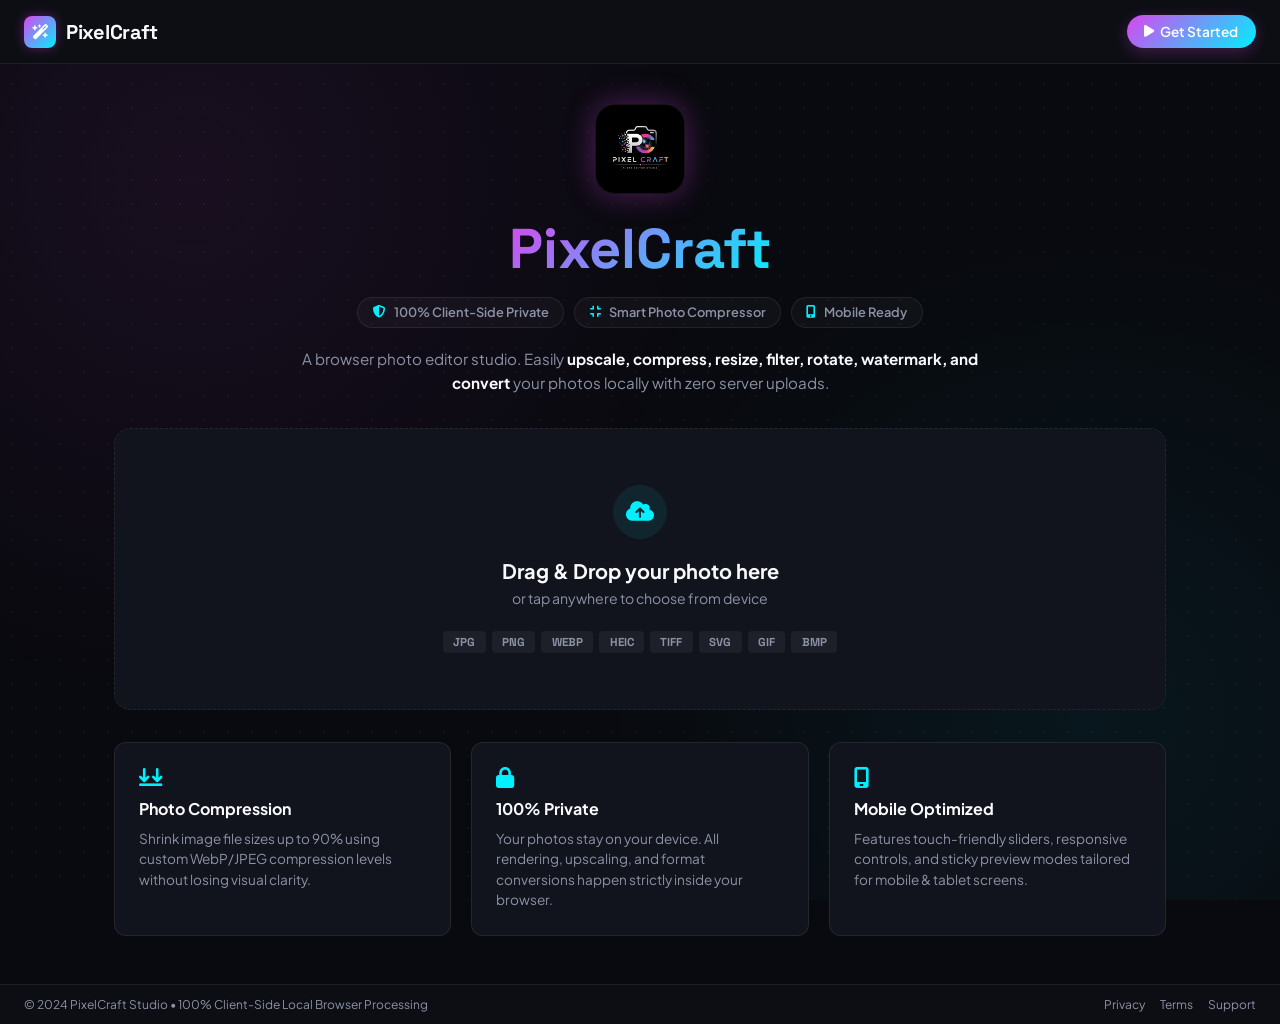
==== commit bfe135cf: "Rename ai_studio_code (3).html to index.html" ====
--- a/index.html
+++ b/index.html
@@ -22,7 +22,7 @@
     <!-- Google Fonts -->
     <link rel="preconnect" href="https://fonts.googleapis.com">
     <link rel="preconnect" href="https://fonts.gstatic.com" crossorigin>
-    <link href="https://fonts.googleapis.com/css2?family=Fredoka:wght@600;700&family=Plus+Jakarta+Sans:wght@300;400;500;600;700;800&display=swap" rel="stylesheet">
+    <link href="https://fonts.googleapis.com/css2?family=Plus+Jakarta+Sans:wght@300;400;500;600;700;800&family=Space+Grotesk:wght@500;700&display=swap" rel="stylesheet">
     
     <!-- FontAwesome Icons -->
     <link rel="stylesheet" href="https://cdnjs.cloudflare.com/ajax/libs/font-awesome/6.4.0/css/all.min.css">
@@ -33,20 +33,28 @@
 
     <style>
         :root {
-            --bg-main: #060813;
-            --bg-gradient: radial-gradient(circle at 50% 0%, #1e1b4b 0%, #0f172a 50%, #060813 100%);
-            --card-bg: rgba(22, 30, 49, 0.65);
-            --card-border: rgba(255, 255, 255, 0.12);
-            --primary: #6366f1;
-            --primary-hover: #4f46e5;
-            --primary-glow: rgba(99, 102, 241, 0.4);
+            --bg-main: #090a0f;
+            --bg-header: #0d0e14;
+            --bg-sidebar: #0f1017;
+            --bg-card: #12141d;
+            --bg-card-hover: #181b27;
+            --bg-input: #171924;
+            --card-border: rgba(255, 255, 255, 0.08);
+            --card-border-active: rgba(0, 240, 255, 0.3);
+            
+            --primary: #d946ef;
+            --primary-hover: #c026d3;
+            --primary-glow: rgba(217, 70, 239, 0.35);
+            
+            --cyan: #00f0ff;
+            --cyan-glow: rgba(0, 240, 255, 0.25);
+            
             --accent: #10b981;
-            --accent-glow: rgba(16, 185, 129, 0.3);
             --text-main: #f8fafc;
-            --text-muted: #94a3b8;
-            --radius-lg: 24px;
-            --radius-md: 16px;
-            --radius-sm: 10px;
+            --text-muted: #8b92a5;
+            --radius-lg: 16px;
+            --radius-md: 12px;
+            --radius-sm: 8px;
         }
 
         * {
@@ -59,90 +67,119 @@
 
         body {
             background: var(--bg-main);
-            background-image: var(--bg-gradient);
-            background-attachment: fixed;
             color: var(--text-main);
             min-height: 100vh;
             display: flex;
             flex-direction: column;
-            align-items: center;
-            padding: 1.5rem 1rem 2rem;
             position: relative;
             overflow-x: hidden;
         }
 
-        ::-webkit-scrollbar { width: 6px; height: 6px; }
-        ::-webkit-scrollbar-track { background: rgba(15, 23, 42, 0.6); }
-        ::-webkit-scrollbar-thumb { background: rgba(99, 102, 241, 0.4); border-radius: 4px; }
-        ::-webkit-scrollbar-thumb:hover { background: var(--primary); }
-
-        .bg-animation {
+        /* Ambient Glow & Grid */
+        body::before {
+            content: '';
             position: fixed;
-            top: 0;
-            left: 0;
-            width: 100vw;
-            height: 100vh;
+            inset: 0;
+            background-image: 
+                radial-gradient(circle at 15% 20%, rgba(217, 70, 239, 0.08) 0%, transparent 40%),
+                radial-gradient(circle at 85% 80%, rgba(0, 240, 255, 0.06) 0%, transparent 40%),
+                radial-gradient(rgba(255, 255, 255, 0.03) 1px, transparent 1px);
+            background-size: 100% 100%, 100% 100%, 24px 24px;
+            pointer-events: none;
             z-index: 0;
-            overflow: hidden;
-            pointer-events: none;
-        }
-
-        .blob {
-            position: absolute;
-            border-radius: 50%;
-            filter: blur(100px);
-            opacity: 0.35;
-            animation: float 20s ease-in-out infinite alternate;
-        }
-
-        .blob-1 {
-            top: -10%;
-            left: -10%;
-            width: clamp(300px, 40vw, 600px);
-            height: clamp(300px, 40vw, 600px);
-            background: radial-gradient(circle, #6366f1 0%, #a855f7 100%);
-        }
-
-        .blob-2 {
-            bottom: -10%;
-            right: -5%;
-            width: clamp(350px, 45vw, 650px);
-            height: clamp(350px, 45vw, 650px);
-            background: radial-gradient(circle, #0ea5e9 0%, #10b981 100%);
-            animation-delay: -7s;
-        }
-
-        .blob-3 {
-            top: 45%;
-            left: 50%;
-            transform: translate(-50%, -50%);
-            width: clamp(250px, 35vw, 500px);
-            height: clamp(250px, 35vw, 500px);
-            background: radial-gradient(circle, #ec4899 0%, #8b5cf6 100%);
-            animation-delay: -14s;
-        }
-
-        @keyframes float {
-            0% { transform: translate(0, 0) scale(1) rotate(0deg); }
-            50% { transform: translate(40px, 30px) scale(1.08) rotate(180deg); }
-            100% { transform: translate(-30px, 50px) scale(0.92) rotate(360deg); }
-        }
-
+        }
+
+        ::-webkit-scrollbar { width: 5px; height: 5px; }
+        ::-webkit-scrollbar-track { background: var(--bg-main); }
+        ::-webkit-scrollbar-thumb { background: rgba(255, 255, 255, 0.15); border-radius: 4px; }
+        ::-webkit-scrollbar-thumb:hover { background: var(--cyan); }
+
+        /* HEADER NAVBAR */
+        .app-header {
+            height: 64px;
+            background: var(--bg-header);
+            border-bottom: 1px solid var(--card-border);
+            display: flex;
+            align-items: center;
+            justify-content: space-between;
+            padding: 0 1.5rem;
+            position: relative;
+            z-index: 10;
+        }
+
+        .brand-logo-wrap {
+            display: flex;
+            align-items: center;
+            gap: 10px;
+            cursor: pointer;
+            text-decoration: none;
+        }
+
+        .brand-icon-box {
+            width: 32px;
+            height: 32px;
+            background: linear-gradient(135deg, var(--primary) 0%, var(--cyan) 100%);
+            border-radius: 8px;
+            display: flex;
+            align-items: center;
+            justify-content: center;
+            box-shadow: 0 0 12px var(--primary-glow);
+        }
+
+        .brand-icon-box i {
+            color: #fff;
+            font-size: 0.95rem;
+        }
+
+        .brand-text {
+            font-family: 'Space Grotesk', sans-serif;
+            font-size: 1.25rem;
+            font-weight: 700;
+            color: var(--text-main);
+            letter-spacing: -0.3px;
+        }
+
+        .header-actions {
+            display: flex;
+            align-items: center;
+            gap: 12px;
+        }
+
+        .btn-gradient {
+            background: linear-gradient(135deg, var(--primary) 0%, var(--cyan) 100%);
+            color: #fff;
+            border: none;
+            padding: 0.5rem 1.1rem;
+            border-radius: 20px;
+            font-weight: 600;
+            font-size: 0.85rem;
+            cursor: pointer;
+            display: flex;
+            align-items: center;
+            gap: 6px;
+            transition: all 0.25s ease;
+            box-shadow: 0 4px 15px rgba(217, 70, 239, 0.25);
+        }
+
+        .btn-gradient:hover {
+            opacity: 0.92;
+            transform: translateY(-1px);
+            box-shadow: 0 6px 20px rgba(0, 240, 255, 0.35);
+        }
+
+        /* PAGE VIEWS MANAGEMENT */
         .page-view {
-            width: 100%;
-            max-width: 1140px;
+            flex: 1;
             z-index: 1;
             display: none;
             opacity: 0;
-            transition: opacity 0.4s ease, transform 0.4s ease;
-            transform: translateY(10px);
+            transition: opacity 0.3s ease;
         }
 
         .page-view.active {
             display: flex;
             flex-direction: column;
             opacity: 1;
-            transform: translateY(0);
         }
 
         /* SCENE LOADER OVERLAY */
@@ -150,15 +187,13 @@
             display: none;
             position: fixed;
             inset: 0;
-            background: rgba(6, 8, 19, 0.94);
+            background: rgba(9, 10, 15, 0.94);
             backdrop-filter: blur(16px);
-            -webkit-backdrop-filter: blur(16px);
             z-index: 9999;
             flex-direction: column;
             align-items: center;
             justify-content: center;
             gap: 1rem;
-            padding: 1.5rem;
             opacity: 0;
             transition: opacity 0.3s ease;
         }
@@ -169,7 +204,7 @@
         }
 
         .scene-loader-card {
-            background: rgba(22, 30, 49, 0.85);
+            background: var(--bg-card);
             border: 1px solid var(--card-border);
             border-radius: var(--radius-lg);
             padding: 2.2rem 2.5rem;
@@ -177,91 +212,75 @@
             flex-direction: column;
             align-items: center;
             text-align: center;
-            box-shadow: 0 20px 50px rgba(0, 0, 0, 0.6);
-            max-width: 380px;
+            box-shadow: 0 20px 50px rgba(0, 0, 0, 0.7);
+            max-width: 360px;
             width: 100%;
         }
 
-        .loader-logo-wrap {
-            position: relative;
-            width: 80px;
-            height: 80px;
-            margin-bottom: 1rem;
-            display: flex;
-            align-items: center;
-            justify-content: center;
-        }
-
-        .loader-logo-wrap img {
+        .spinner-ring {
             width: 60px;
             height: 60px;
-            object-fit: contain;
-            border-radius: 12px;
-            animation: pulseLogo 1.5s ease-in-out infinite alternate;
-        }
-
-        @keyframes pulseLogo {
-            0% { transform: scale(0.92); filter: drop-shadow(0 0 10px rgba(99,102,241,0.4)); }
-            100% { transform: scale(1.08); filter: drop-shadow(0 0 25px rgba(16,185,129,0.8)); }
-        }
-
-        .spinner-ring {
-            position: absolute;
-            inset: 0;
             border: 3px solid rgba(255, 255, 255, 0.08);
             border-top: 3px solid var(--primary);
-            border-right: 3px solid var(--accent);
+            border-right: 3px solid var(--cyan);
             border-radius: 50%;
             animation: spin 0.9s linear infinite;
+            margin-bottom: 1.2rem;
         }
 
         .scene-loader h3 {
-            font-family: 'Fredoka', sans-serif;
-            font-size: 1.35rem;
+            font-family: 'Space Grotesk', sans-serif;
+            font-size: 1.2rem;
             color: var(--text-main);
             margin-bottom: 0.3rem;
         }
 
         .scene-loader p {
-            font-size: 0.88rem;
+            font-size: 0.85rem;
             color: var(--text-muted);
         }
 
-        /* Landing Page Header */
-        .landing-header {
+        /* ================= LANDING PAGE ================= */
+        .landing-container {
+            max-width: 1100px;
+            width: 100%;
+            margin: 0 auto;
+            padding: 2.5rem 1.5rem 3rem;
             display: flex;
             flex-direction: column;
             align-items: center;
-            text-align: center;
-            margin-bottom: 2rem;
-        }
-
-        .main-hero-logo {
-            width: clamp(130px, 18vw, 190px);
-            height: auto;
+        }
+
+        .hero-logo-box {
+            width: 90px;
+            height: 90px;
+            background: #000;
+            border: 1px solid var(--card-border);
+            border-radius: 20px;
+            display: flex;
+            align-items: center;
+            justify-content: center;
+            margin-bottom: 1.2rem;
+            box-shadow: 0 0 30px var(--primary-glow);
+            position: relative;
+            overflow: hidden;
+        }
+
+        .hero-logo-box img {
+            width: 70px;
+            height: 70px;
             object-fit: contain;
-            filter: drop-shadow(0 10px 25px rgba(99, 102, 241, 0.45));
-            border-radius: var(--radius-md);
-            margin-bottom: 1rem;
-            transition: transform 0.4s cubic-bezier(0.34, 1.56, 0.64, 1);
-        }
-
-        .main-hero-logo:hover { transform: scale(1.05) rotate(-2deg); }
-
-        .cute-brand-title {
-            font-family: 'Fredoka', sans-serif;
-            font-size: clamp(2.4rem, 6vw, 3.8rem);
+        }
+
+        .hero-title {
+            font-family: 'Space Grotesk', sans-serif;
+            font-size: clamp(2.2rem, 5vw, 3.5rem);
             font-weight: 700;
-            letter-spacing: 0.5px;
-            background: linear-gradient(135deg, #ff9a9e 0%, #fecfef 30%, #c084fc 65%, #7dd3fc 100%);
+            background: linear-gradient(135deg, var(--primary) 0%, var(--cyan) 100%);
             -webkit-background-clip: text;
             -webkit-text-fill-color: transparent;
-            filter: drop-shadow(0 6px 18px rgba(255, 154, 158, 0.4));
-            line-height: 1.15;
-            display: inline-flex;
-            align-items: center;
-            gap: 12px;
-            margin-bottom: 0.5rem;
+            margin-bottom: 0.8rem;
+            text-align: center;
         }
 
         .badge-bar {
@@ -269,451 +288,642 @@
             flex-wrap: wrap;
             justify-content: center;
             gap: 10px;
-            margin: 1.2rem 0;
+            margin-bottom: 1.2rem;
         }
 
         .feature-pill {
-            background: rgba(255, 255, 255, 0.06);
-            border: 1px solid rgba(255, 255, 255, 0.12);
-            backdrop-filter: blur(10px);
-            padding: 0.45rem 1rem;
+            background: rgba(255, 255, 255, 0.03);
+            border: 1px solid var(--card-border);
+            padding: 0.4rem 0.9rem;
             border-radius: 30px;
-            font-size: 0.82rem;
+            font-size: 0.8rem;
             font-weight: 600;
-            color: #cbd5e1;
+            color: var(--text-muted);
             display: flex;
             align-items: center;
             gap: 8px;
         }
 
-        .feature-pill i { color: var(--accent); font-size: 0.85rem; }
-
-        .hero-description {
-            max-width: 780px;
+        .feature-pill i { color: var(--cyan); font-size: 0.8rem; }
+
+        .hero-sub {
+            max-width: 680px;
+            text-align: center;
             color: var(--text-muted);
-            font-size: clamp(0.92rem, 2vw, 1.05rem);
+            font-size: 0.95rem;
             line-height: 1.6;
-            margin-top: 0.5rem;
-        }
-
-        .hero-description strong { color: var(--text-main); }
-
-        .glass-card {
-            background: var(--card-bg);
-            backdrop-filter: blur(20px);
-            -webkit-backdrop-filter: blur(20px);
-            border: 1px solid var(--card-border);
+            margin-bottom: 2rem;
+        }
+
+        .hero-sub strong { color: var(--text-main); }
+
+        .drop-card {
+            width: 100%;
+            background: var(--bg-card);
+            border: 1px dashed var(--card-border);
             border-radius: var(--radius-lg);
-            padding: clamp(1.2rem, 3vw, 2.2rem);
-            box-shadow: 0 16px 40px rgba(0, 0, 0, 0.4);
-            margin-bottom: 1.5rem;
-        }
-
-        .drop-zone {
-            border: 2px dashed rgba(99, 102, 241, 0.45);
-            border-radius: var(--radius-md);
-            padding: clamp(2.2rem, 5vw, 3.8rem) 1.25rem;
+            padding: 3.5rem 1.5rem;
             text-align: center;
             cursor: pointer;
-            transition: all 0.35s cubic-bezier(0.4, 0, 0.2, 1);
-            background: rgba(15, 23, 42, 0.45);
-            display: flex;
-            flex-direction: column;
-            align-items: center;
+            transition: all 0.3s ease;
             position: relative;
-        }
-
-        .drop-zone:hover, .drop-zone.dragover {
-            border-color: var(--primary);
-            background: rgba(99, 102, 241, 0.1);
-            transform: translateY(-4px);
-            box-shadow: 0 14px 35px var(--primary-glow);
-        }
-
-        .drop-zone-icon-wrapper {
-            width: 72px;
-            height: 72px;
+            margin-bottom: 2rem;
+        }
+
+        .drop-card:hover, .drop-card.dragover {
+            border-color: var(--cyan);
+            background: var(--bg-card-hover);
+            box-shadow: 0 0 25px var(--cyan-glow);
+        }
+
+        .drop-icon-circle {
+            width: 54px;
+            height: 54px;
+            background: rgba(0, 240, 255, 0.08);
             border-radius: 50%;
-            background: rgba(99, 102, 241, 0.15);
-            border: 1px solid rgba(99, 102, 241, 0.35);
             display: flex;
             align-items: center;
             justify-content: center;
-            margin-bottom: 1.2rem;
-        }
-
-        .drop-zone-icon { font-size: 2.2rem; color: #818cf8; }
-        .drop-zone h3 { font-size: clamp(1.15rem, 2.8vw, 1.45rem); margin-bottom: 0.5rem; font-weight: 700; }
-        .drop-zone p { color: var(--text-muted); font-size: 0.9rem; margin-bottom: 1.2rem; }
-
-        .format-tags { display: flex; flex-wrap: wrap; justify-content: center; gap: 8px; }
-        .format-tag {
-            background: rgba(255, 255, 255, 0.06);
-            border: 1px solid rgba(255, 255, 255, 0.1);
-            color: #a5b4fc;
-            padding: 0.25rem 0.7rem;
-            border-radius: 6px;
-            font-size: 0.78rem;
+            margin: 0 auto 1.2rem;
+            color: var(--cyan);
+            font-size: 1.4rem;
+        }
+
+        .drop-card h3 {
+            font-size: 1.25rem;
             font-weight: 700;
-        }
-
-        /* HIDDEN FILE INPUT OUTSIDE DROPZONE TO PREVENT RECURSIVE CLICK BUGS */
+            margin-bottom: 0.4rem;
+        }
+
+        .drop-card p {
+            color: var(--text-muted);
+            font-size: 0.88rem;
+            margin-bottom: 1.5rem;
+        }
+
+        .format-pills {
+            display: flex;
+            flex-wrap: wrap;
+            justify-content: center;
+            gap: 6px;
+        }
+
+        .format-pill {
+            background: rgba(255, 255, 255, 0.05);
+            color: var(--text-muted);
+            padding: 0.25rem 0.65rem;
+            border-radius: 4px;
+            font-size: 0.72rem;
+            font-weight: 700;
+            font-family: 'Space Grotesk', sans-serif;
+        }
+
         #file-input { display: none; }
 
         .features-grid {
             display: grid;
-            grid-template-columns: repeat(auto-fit, minmax(260px, 1fr));
+            grid-template-columns: repeat(auto-fit, minmax(280px, 1fr));
             gap: 1.25rem;
-            margin-top: 1rem;
+            width: 100%;
         }
 
         .feature-card {
-            background: rgba(15, 23, 42, 0.5);
+            background: var(--bg-card);
             border: 1px solid var(--card-border);
             border-radius: var(--radius-md);
-            padding: 1.4rem;
+            padding: 1.5rem;
             display: flex;
             flex-direction: column;
             gap: 10px;
+            transition: transform 0.25s ease;
+        }
+
+        .feature-card:hover {
+            transform: translateY(-3px);
+            border-color: rgba(255, 255, 255, 0.15);
         }
 
         .feature-card i {
-            font-size: 1.7rem;
-            color: var(--primary);
-            margin-bottom: 2px;
+            font-size: 1.3rem;
+            color: var(--cyan);
         }
 
         .feature-card h4 {
-            font-size: 1.05rem;
+            font-size: 1rem;
+            font-weight: 700;
+        }
+
+        .feature-card p {
+            font-size: 0.85rem;
+            color: var(--text-muted);
+            line-height: 1.5;
+        }
+
+        /* ================= EDITOR DASHBOARD PAGE ================= */
+        .editor-workspace {
+            display: grid;
+            grid-template-columns: 200px 380px 1fr;
+            flex: 1;
+            min-height: calc(100vh - 100px);
+            overflow: hidden;
+        }
+
+        /* LEFT SIDEBAR */
+        .sidebar {
+            background: var(--bg-sidebar);
+            border-right: 1px solid var(--card-border);
+            padding: 1.25rem 0.75rem;
+            display: flex;
+            flex-direction: column;
+            gap: 1.5rem;
+        }
+
+        .sidebar-title-box {
+            padding: 0 0.5rem;
+        }
+
+        .sidebar-title {
+            font-family: 'Space Grotesk', sans-serif;
+            font-size: 0.95rem;
             font-weight: 700;
             color: var(--text-main);
         }
 
-        .feature-card p {
-            font-size: 0.88rem;
+        .sidebar-sub {
+            font-size: 0.75rem;
             color: var(--text-muted);
-            line-height: 1.5;
-        }
-
-        /* EDITOR NAVBAR */
-        .editor-navbar {
-            display: flex;
-            align-items: center;
-            justify-content: space-between;
-            width: 100%;
-            margin-bottom: 1.25rem;
-            padding: 0.75rem 1.25rem;
-            background: var(--card-bg);
-            backdrop-filter: blur(20px);
-            border: 1px solid var(--card-border);
-            border-radius: var(--radius-md);
-            gap: 10px;
-        }
-
-        .editor-brand {
-            display: flex;
-            align-items: center;
-            gap: 10px;
-            cursor: pointer;
-        }
-
-        .nav-logo {
-            width: 38px;
-            height: 38px;
-            object-fit: contain;
-            border-radius: 8px;
-        }
-
-        .nav-title {
-            font-family: 'Fredoka', sans-serif;
-            font-size: 1.3rem;
-            font-weight: 700;
-            background: linear-gradient(135deg, #ff9a9e 0%, #c084fc 100%);
-            -webkit-background-clip: text;
-            -webkit-text-fill-color: transparent;
-        }
-
-        /* WORKSPACE GRID */
-        .workspace-grid {
-            display: grid;
-            grid-template-columns: 1.1fr 0.9fr;
-            gap: 1.5rem;
-            width: 100%;
-        }
-
-        /* TOOL TABS */
-        .tool-tab-bar {
-            display: flex;
-            gap: 6px;
-            background: rgba(15, 23, 42, 0.85);
-            padding: 6px;
-            border-radius: 14px;
-            border: 1px solid var(--card-border);
-            margin-bottom: 1.25rem;
-            overflow-x: auto;
-            -webkit-overflow-scrolling: touch;
-            scrollbar-width: none;
-        }
-        .tool-tab-bar::-webkit-scrollbar { display: none; }
-
-        .tool-tab {
-            flex: 1;
-            min-width: max-content;
+        }
+
+        .sidebar-menu {
+            display: flex;
+            flex-direction: column;
+            gap: 4px;
+            list-style: none;
+        }
+
+        .sidebar-tab {
             background: transparent;
             border: none;
             color: var(--text-muted);
-            padding: 0.65rem 0.85rem;
-            border-radius: 10px;
-            font-size: 0.82rem;
+            padding: 0.75rem 1rem;
+            border-radius: var(--radius-sm);
+            font-size: 0.85rem;
+            font-weight: 600;
+            cursor: pointer;
+            display: flex;
+            align-items: center;
+            gap: 12px;
+            width: 100%;
+            text-align: left;
+            transition: all 0.2s ease;
+        }
+
+        .sidebar-tab i {
+            font-size: 0.95rem;
+            width: 18px;
+            text-align: center;
+        }
+
+        .sidebar-tab:hover {
+            color: var(--text-main);
+            background: rgba(255, 255, 255, 0.03);
+        }
+
+        .sidebar-tab.active {
+            background: linear-gradient(90deg, rgba(217, 70, 239, 0.25) 0%, rgba(217, 70, 239, 0.05) 100%);
+            color: #fff;
+            border-left: 3px solid var(--primary);
+            box-shadow: inset 0 0 10px rgba(217, 70, 239, 0.1);
+        }
+
+        /* CENTER CONTROLS PANEL */
+        .controls-panel {
+            background: var(--bg-card);
+            border-right: 1px solid var(--card-border);
+            padding: 1.5rem;
+            overflow-y: auto;
+            display: flex;
+            flex-direction: column;
+            justify-content: space-between;
+        }
+
+        .panel-header {
+            font-family: 'Space Grotesk', sans-serif;
+            font-size: 1.1rem;
             font-weight: 700;
-            cursor: pointer;
-            display: flex;
-            align-items: center;
-            justify-content: center;
-            gap: 6px;
-            transition: all 0.2s ease;
-            white-space: nowrap;
-            min-height: 42px;
-        }
-
-        .tool-tab.active {
-            background: linear-gradient(135deg, var(--primary) 0%, #818cf8 100%);
-            color: white;
-            box-shadow: 0 4px 12px var(--primary-glow);
+            margin-bottom: 1.5rem;
+            color: var(--text-main);
+            display: flex;
+            align-items: center;
+            justify-content: space-between;
         }
 
         .tab-panel { display: none; }
         .tab-panel.active { display: block; }
 
-        .control-group { margin-bottom: 1.1rem; }
+        .control-group { margin-bottom: 1.25rem; }
         .control-group label {
             display: flex;
             justify-content: space-between;
             align-items: center;
-            font-size: 0.85rem;
+            font-size: 0.82rem;
             font-weight: 600;
-            margin-bottom: 0.45rem;
+            margin-bottom: 0.5rem;
             color: var(--text-main);
+        }
+
+        .value-badge {
+            color: var(--cyan);
+            font-family: 'Space Grotesk', sans-serif;
+            font-weight: 700;
+            font-size: 0.82rem;
         }
 
         .input-row { display: flex; gap: 10px; align-items: center; }
 
         input[type="number"], input[type="text"], select {
             width: 100%;
-            height: 44px;
+            height: 42px;
             padding: 0 0.85rem;
             border-radius: var(--radius-sm);
             border: 1px solid var(--card-border);
-            background: rgba(15, 23, 42, 0.85);
+            background: var(--bg-input);
             color: var(--text-main);
             outline: none;
-            font-size: 0.88rem;
+            font-size: 0.85rem;
+            transition: border-color 0.2s ease;
         }
 
         input[type="number"]:focus, input[type="text"]:focus, select:focus {
-            border-color: var(--primary);
-            box-shadow: 0 0 0 3px rgba(99, 102, 241, 0.25);
-        }
-
-        .aspect-ratio-btn {
-            background: rgba(255, 255, 255, 0.05);
-            border: 1px solid var(--card-border);
-            color: var(--text-muted);
-            min-width: 44px;
-            height: 44px;
-            border-radius: var(--radius-sm);
-            cursor: pointer;
-            display: flex;
-            align-items: center;
-            justify-content: center;
-        }
-
-        .aspect-ratio-btn.active {
-            color: var(--primary);
-            border-color: var(--primary);
-            background: rgba(99, 102, 241, 0.15);
-        }
-
-        .preset-grid {
+            border-color: var(--cyan);
+        }
+
+        .btn-grid {
+            display: grid;
+            grid-template-columns: repeat(2, 1fr);
+            gap: 8px;
+        }
+
+        .btn-grid-4 {
             display: grid;
             grid-template-columns: repeat(4, 1fr);
             gap: 8px;
         }
 
+        .btn-grid-3 {
+            display: grid;
+            grid-template-columns: repeat(3, 1fr);
+            gap: 8px;
+        }
+
         .preset-btn {
+            background: var(--bg-input);
+            border: 1px solid var(--card-border);
+            color: var(--text-muted);
+            padding: 0.6rem 0.4rem;
+            border-radius: var(--radius-sm);
+            font-size: 0.78rem;
+            font-weight: 600;
+            cursor: pointer;
+            text-align: center;
+            transition: all 0.2s ease;
+        }
+
+        .preset-btn:hover {
+            color: var(--text-main);
+            border-color: rgba(255, 255, 255, 0.2);
+        }
+
+        .preset-btn.active {
+            background: rgba(0, 240, 255, 0.08);
+            border-color: var(--cyan);
+            color: var(--cyan);
+            box-shadow: 0 0 10px rgba(0, 240, 255, 0.15);
+        }
+
+        .aspect-ratio-btn {
+            background: var(--bg-input);
+            border: 1px solid var(--card-border);
+            color: var(--text-muted);
+            min-width: 42px;
+            height: 42px;
+            border-radius: var(--radius-sm);
+            cursor: pointer;
+            display: flex;
+            align-items: center;
+            justify-content: center;
+        }
+
+        .aspect-ratio-btn.active {
+            color: var(--cyan);
+            border-color: var(--cyan);
+            background: rgba(0, 240, 255, 0.1);
+        }
+
+        /* SLIDERS */
+        .slider-container { display: flex; align-items: center; height: 32px; }
+        input[type="range"] {
+            flex: 1;
+            height: 6px;
+            -webkit-appearance: none;
+            background: rgba(255, 255, 255, 0.1);
+            border-radius: 3px;
+            outline: none;
+        }
+        input[type="range"]::-webkit-slider-thumb {
+            -webkit-appearance: none;
+            width: 18px;
+            height: 18px;
+            border-radius: 50%;
+            background: var(--cyan);
+            cursor: pointer;
+            box-shadow: 0 0 10px var(--cyan);
+        }
+
+        /* ACTION BUTTONS */
+        .btn-action-primary {
+            width: 100%;
+            height: 44px;
+            background: linear-gradient(135deg, var(--primary) 0%, var(--cyan) 100%);
+            color: #fff;
+            border: none;
+            border-radius: var(--radius-sm);
+            font-weight: 700;
+            font-size: 0.88rem;
+            cursor: pointer;
+            display: flex;
+            align-items: center;
+            justify-content: center;
+            gap: 8px;
+            box-shadow: 0 4px 15px rgba(217, 70, 239, 0.3);
+            transition: all 0.25s ease;
+            margin-top: 1rem;
+        }
+
+        .btn-action-primary:hover {
+            opacity: 0.95;
+            transform: translateY(-1px);
+            box-shadow: 0 6px 20px rgba(0, 240, 255, 0.4);
+        }
+
+        .btn-action-secondary {
+            width: 100%;
+            height: 42px;
             background: rgba(255, 255, 255, 0.05);
             border: 1px solid var(--card-border);
             color: var(--text-main);
-            padding: 0.65rem 0.3rem;
-            min-height: 42px;
             border-radius: var(--radius-sm);
-            font-size: 0.8rem;
-            font-weight: 700;
-            cursor: pointer;
-            text-align: center;
-            transition: all 0.2s ease;
-            display: flex;
-            align-items: center;
-            justify-content: center;
-        }
-
-        .preset-btn:hover { border-color: var(--primary); background: rgba(99, 102, 241, 0.15); }
-        .preset-btn.active {
-            background: linear-gradient(135deg, var(--primary) 0%, #818cf8 100%);
-            border-color: transparent;
-            color: white;
-        }
-
-        .slider-container { display: flex; align-items: center; gap: 12px; height: 38px; }
-        input[type="range"] {
-            flex: 1;
-            height: 8px;
-            -webkit-appearance: none;
-            background: rgba(255, 255, 255, 0.12);
-            border-radius: 4px;
-            outline: none;
-        }
-        input[type="range"]::-webkit-slider-thumb {
-            -webkit-appearance: none;
-            width: 22px;
-            height: 22px;
-            border-radius: 50%;
-            background: var(--primary);
-            cursor: pointer;
-            box-shadow: 0 0 12px var(--primary);
-        }
-
-        .btn-group { display: flex; gap: 10px; margin-top: 1rem; }
-        .btn {
-            width: 100%;
-            min-height: 46px;
-            padding: 0.8rem 1.2rem;
-            border-radius: var(--radius-md);
-            border: none;
-            font-weight: 700;
-            font-size: 0.9rem;
+            font-weight: 600;
+            font-size: 0.85rem;
             cursor: pointer;
             display: flex;
             align-items: center;
             justify-content: center;
             gap: 8px;
-            transition: all 0.25s ease;
-        }
-
-        .btn-primary { background: linear-gradient(135deg, var(--primary) 0%, var(--primary-hover) 100%); color: white; box-shadow: 0 6px 20px var(--primary-glow); }
-        .btn-primary:hover { transform: translateY(-2px); }
-        .btn-secondary { background: rgba(255,255,255,0.08); border: 1px solid var(--card-border); color: var(--text-main); }
-        .btn-secondary:hover { background: rgba(255,255,255,0.15); }
-        .btn-success { background: linear-gradient(135deg, #10b981 0%, #059669 100%); color: white; box-shadow: 0 6px 20px var(--accent-glow); }
-        .btn-success:hover { transform: translateY(-2px); }
-
-        .preview-box {
+            transition: all 0.2s ease;
+        }
+
+        .btn-action-secondary:hover {
+            background: rgba(255, 255, 255, 0.1);
+        }
+
+        /* RIGHT PREVIEW STAGE */
+        .preview-panel {
+            background: var(--bg-main);
+            padding: 2rem;
             display: flex;
             flex-direction: column;
             align-items: center;
             justify-content: center;
-            background-color: #0f172a;
+            position: relative;
+        }
+
+        .preview-card-wrap {
+            width: 100%;
+            max-width: 720px;
+            background: var(--bg-card);
+            border: 1px solid var(--card-border);
+            border-radius: var(--radius-lg);
+            padding: 1.5rem;
+            display: flex;
+            flex-direction: column;
+            align-items: center;
+            box-shadow: 0 10px 40px rgba(0, 0, 0, 0.5);
+        }
+
+        .preview-card-header {
+            width: 100%;
+            text-align: center;
+            font-family: 'Space Grotesk', sans-serif;
+            font-size: 1.1rem;
+            font-weight: 700;
+            margin-bottom: 1.2rem;
+            color: var(--text-main);
+        }
+
+        .canvas-container {
+            width: 100%;
+            min-height: 320px;
+            max-height: 460px;
+            background-color: #0d0e14;
             background-image: 
-                linear-gradient(45deg, #1e293b 25%, transparent 25%), 
-                linear-gradient(-45deg, #1e293b 25%, transparent 25%), 
-                linear-gradient(45deg, transparent 75%, #1e293b 75%), 
-                linear-gradient(-45deg, transparent 75%, #1e293b 75%);
-            background-size: 20px 20px;
-            background-position: 0 0, 0 10px, 10px -10px, -10px 0px;
+                linear-gradient(45deg, #151722 25%, transparent 25%), 
+                linear-gradient(-45deg, #151722 25%, transparent 25%), 
+                linear-gradient(45deg, transparent 75%, #151722 75%), 
+                linear-gradient(-45deg, transparent 75%, #151722 75%);
+            background-size: 16px 16px;
+            background-position: 0 0, 0 8px, 8px -8px, -8px 0px;
             border-radius: var(--radius-md);
-            padding: 1.25rem;
-            border: 1px solid rgba(255, 255, 255, 0.08);
-            min-height: 330px;
+            border: 1px solid var(--card-border);
+            display: flex;
+            align-items: center;
+            justify-content: center;
             position: relative;
-        }
-
-        .preview-box img {
+            overflow: hidden;
+            padding: 1rem;
+        }
+
+        .canvas-container img {
             max-width: 100%;
-            max-height: 340px;
+            max-height: 420px;
             object-fit: contain;
-            border-radius: var(--radius-sm);
-            box-shadow: 0 8px 24px rgba(0, 0, 0, 0.5);
-        }
-
-        .file-info-badge {
+            border-radius: 4px;
+            box-shadow: 0 8px 24px rgba(0, 0, 0, 0.6);
+        }
+
+        .info-pills-bar {
+            display: flex;
+            gap: 16px;
             margin-top: 1rem;
             font-size: 0.8rem;
             color: var(--text-muted);
-            background: rgba(15, 23, 42, 0.85);
-            padding: 0.45rem 0.9rem;
-            border-radius: 30px;
-            border: 1px solid rgba(255, 255, 255, 0.1);
-            display: flex;
-            gap: 14px;
-            flex-wrap: wrap;
+            font-family: 'Space Grotesk', sans-serif;
+        }
+
+        .info-pills-bar span {
+            display: flex;
+            align-items: center;
+            gap: 6px;
+        }
+
+        .info-pills-bar i { color: var(--cyan); }
+
+        .download-btn-bottom {
+            margin-top: 1.25rem;
+            width: 100%;
+            height: 44px;
+            background: rgba(255, 255, 255, 0.05);
+            border: 1px solid var(--card-border);
+            color: var(--text-main);
+            border-radius: var(--radius-sm);
+            font-weight: 600;
+            font-size: 0.88rem;
+            text-decoration: none;
+            display: none;
+            align-items: center;
             justify-content: center;
-        }
-
-        .loader {
+            gap: 8px;
+            transition: all 0.2s ease;
+        }
+
+        .download-btn-bottom:hover {
+            background: rgba(255, 255, 255, 0.1);
+            border-color: var(--cyan);
+            color: var(--cyan);
+        }
+
+        /* LOADER OVER PREVIEW */
+        .loader-overlay {
             display: none;
             position: absolute;
             inset: 0;
-            background: rgba(6, 8, 19, 0.92);
-            backdrop-filter: blur(8px);
-            border-radius: var(--radius-md);
+            background: rgba(9, 10, 15, 0.85);
+            backdrop-filter: blur(6px);
             flex-direction: column;
+            align-items: center;
             justify-content: center;
-            align-items: center;
-            gap: 12px;
-            z-index: 10;
-        }
-
-        .spinner {
-            width: 40px;
-            height: 40px;
+            gap: 10px;
+            z-index: 5;
+        }
+
+        .loader-spinner {
+            width: 36px;
+            height: 36px;
             border: 3px solid rgba(255, 255, 255, 0.1);
-            border-top: 3px solid var(--primary);
+            border-top: 3px solid var(--cyan);
             border-radius: 50%;
             animation: spin 0.8s linear infinite;
         }
 
         @keyframes spin { 0% { transform: rotate(0deg); } 100% { transform: rotate(360deg); } }
 
-        footer {
-            margin-top: 2.5rem;
+        /* FOOTER */
+        .app-footer {
+            height: 40px;
+            background: var(--bg-header);
+            border-top: 1px solid var(--card-border);
+            padding: 0 1.5rem;
+            display: flex;
+            align-items: center;
+            justify-content: space-between;
+            font-size: 0.75rem;
             color: var(--text-muted);
-            font-size: 0.82rem;
-            z-index: 1;
-            text-align: center;
-        }
-
-        /* MOBILE VIEW OPTIMIZATION */
-        @media (max-width: 900px) {
-            body { padding: 1rem 0.5rem 1.5rem; }
-            .workspace-grid {
+            z-index: 10;
+        }
+
+        .footer-links { display: flex; gap: 15px; }
+        .footer-links a { color: var(--text-muted); text-decoration: none; }
+        .footer-links a:hover { color: var(--text-main); }
+
+        /* RESPONSIVE BREAKPOINTS (MOBILE & TABLET) */
+        @media (max-width: 960px) {
+            .editor-workspace {
                 display: flex;
-                flex-direction: column-reverse; /* Preview moves to top on mobile! */
+                flex-direction: column;
+                overflow: y-auto;
+            }
+
+            .sidebar {
+                border-right: none;
+                border-bottom: 1px solid var(--card-border);
+                padding: 0.75rem;
+                flex-direction: row;
+                align-items: center;
                 gap: 1rem;
+                overflow-x: auto;
             }
-            .editor-navbar { padding: 0.6rem 0.85rem; }
-            .nav-title { font-size: 1.1rem; }
-            #change-photo-btn { font-size: 0.8rem; padding: 0.45rem 0.8rem; }
-            .preview-box { min-height: 230px; padding: 0.8rem; }
-            .preview-box img { max-height: 250px; }
-            .preset-grid { grid-template-columns: repeat(2, 1fr); }
+
+            .sidebar-title-box { display: none; }
+
+            .sidebar-menu {
+                flex-direction: row;
+                gap: 6px;
+                width: 100%;
+                overflow-x: auto;
+                padding-bottom: 4px;
+            }
+
+            .sidebar-tab {
+                white-space: nowrap;
+                padding: 0.5rem 0.85rem;
+                width: auto;
+            }
+
+            .sidebar-tab.active {
+                border-left: none;
+                border-bottom: 2px solid var(--primary);
+            }
+
+            .controls-panel {
+                border-right: none;
+                border-bottom: 1px solid var(--card-border);
+                padding: 1.25rem;
+            }
+
+            .preview-panel {
+                padding: 1.25rem 1rem;
+            }
+
+            .canvas-container {
+                min-height: 240px;
+            }
+            
+            .app-footer {
+                flex-direction: column;
+                justify-content: center;
+                gap: 4px;
+                height: auto;
+                padding: 0.75rem;
+                text-align: center;
+            }
         }
     </style>
 </head>
 <body>
 
-    <div class="bg-animation">
-        <div class="blob blob-1"></div>
-        <div class="blob blob-2"></div>
-        <div class="blob blob-3"></div>
-    </div>
-
-    <!-- MINI SCENE TRANSITION LOADING SCREEN -->
+    <!-- TOP APPLICATION NAVBAR -->
+    <header class="app-header">
+        <a class="brand-logo-wrap" id="go-home-btn">
+            <div class="brand-icon-box">
+                <i class="fa-solid fa-wand-magic-sparkles"></i>
+            </div>
+            <span class="brand-text">PixelCraft</span>
+        </a>
+
+        <div class="header-actions">
+            <button class="btn-gradient" id="change-photo-btn" style="display: none;">
+                <i class="fa-solid fa-image"></i> Change Photo
+            </button>
+            <button class="btn-gradient" id="get-started-btn">
+                <i class="fa-solid fa-play"></i> Get Started
+            </button>
+        </div>
+    </header>
+
+    <!-- TRANSITION LOADING OVERLAY -->
     <div id="scene-loader" class="scene-loader">
         <div class="scene-loader-card">
-            <div class="loader-logo-wrap">
-                <div class="spinner-ring"></div>
-                <img src="logo.png" alt="Loading PixelCraft" onerror="this.onerror=null; this.src='data:image/svg+xml;utf8,<svg xmlns=\'http://www.w3.org/2000/svg\' viewBox=\'0 0 100 100\'><rect width=\'100\' height=\'100\' rx=\'20\' fill=\'%236366f1\'/><path d=\'M30 35 h40 v30 h-40 z\' fill=\'%23ffffff\'/><circle cx=\'50\' cy=\'50\' r=\'8\' fill=\'%23060813\'/></svg>';">
-            </div>
+            <div class="spinner-ring"></div>
             <h3 id="scene-loader-title">Preparing Your Studio...</h3>
             <p id="scene-loader-sub">Reading pixels & initializing workspace</p>
         </div>
@@ -721,11 +931,12 @@
 
     <!-- ================= PAGE 1: LANDING PAGE ================= -->
     <div id="landing-page" class="page-view active">
-        
-        <header class="landing-header">
-            <img src="logo.png" alt="PixelCraft Logo" class="main-hero-logo" onerror="this.onerror=null; this.src='data:image/svg+xml;utf8,<svg xmlns=\'http://www.w3.org/2000/svg\' viewBox=\'0 0 100 100\'><rect width=\'100\' height=\'100\' rx=\'20\' fill=\'%236366f1\'/><path d=\'M30 35 h40 v30 h-40 z\' fill=\'%23ffffff\'/><circle cx=\'50\' cy=\'50\' r=\'8\' fill=\'%23060813\'/></svg>';">
-            
-            <h1 class="cute-brand-title">PixelCraft</h1>
+        <main class="landing-container">
+            <div class="hero-logo-box">
+                <img src="logo.png" alt="PixelCraft Logo" onerror="this.onerror=null; this.src='data:image/svg+xml;utf8,<svg xmlns=\'http://www.w3.org/2000/svg\' viewBox=\'0 0 100 100\'><rect width=\'100\' height=\'100\' rx=\'20\' fill=\'%23d946ef\'/><circle cx=\'50\' cy=\'50\' r=\'20\' fill=\'%2300f0ff\'/></svg>';">
+            </div>
+
+            <h1 class="hero-title">PixelCraft</h1>
 
             <div class="badge-bar">
                 <div class="feature-pill"><i class="fa-solid fa-shield-halved"></i> 100% Client-Side Private</div>
@@ -733,326 +944,326 @@
                 <div class="feature-pill"><i class="fa-solid fa-mobile-screen-button"></i> Mobile Ready</div>
             </div>
 
-            <p class="hero-description">
+            <p class="hero-sub">
                 A browser photo editor studio. Easily <strong>upscale, compress, resize, filter, rotate, watermark, and convert</strong> your photos locally with zero server uploads.
             </p>
-        </header>
-
-        <div class="glass-card">
-            <div class="drop-zone" id="drop-zone">
-                <div class="drop-zone-icon-wrapper">
-                    <i class="fa-solid fa-cloud-arrow-up drop-zone-icon"></i>
+
+            <div class="drop-card" id="drop-zone">
+                <div class="drop-icon-circle">
+                    <i class="fa-solid fa-cloud-arrow-up"></i>
                 </div>
                 <h3>Drag & Drop your photo here</h3>
                 <p>or tap anywhere to choose from device</p>
-                
-                <div class="format-tags">
-                    <span class="format-tag">JPG</span>
-                    <span class="format-tag">PNG</span>
-                    <span class="format-tag">WEBP</span>
-                    <span class="format-tag">HEIC</span>
-                    <span class="format-tag">TIFF</span>
-                    <span class="format-tag">SVG</span>
-                    <span class="format-tag">GIF</span>
-                    <span class="format-tag">BMP</span>
+
+                <div class="format-pills">
+                    <span class="format-pill">JPG</span>
+                    <span class="format-pill">PNG</span>
+                    <span class="format-pill">WEBP</span>
+                    <span class="format-pill">HEIC</span>
+                    <span class="format-pill">TIFF</span>
+                    <span class="format-pill">SVG</span>
+                    <span class="format-pill">GIF</span>
+                    <span class="format-pill">BMP</span>
                 </div>
             </div>
 
-            <!-- HIDDEN FILE INPUT PLACED OUTSIDE DROPZONE TO PREVENT RECURSIVE CLICK BUGS -->
+            <!-- HIDDEN FILE INPUT -->
             <input type="file" id="file-input" accept="image/*">
-        </div>
-
-        <div class="features-grid">
-            <div class="feature-card">
-                <i class="fa-solid fa-compress"></i>
-                <h4>Photo Compression</h4>
-                <p>Shrink image file sizes up to 90% using custom WebP/JPEG compression levels without losing visual clarity.</p>
+
+            <div class="features-grid">
+                <div class="feature-card">
+                    <i class="fa-solid fa-arrows-down-to-line"></i>
+                    <h4>Photo Compression</h4>
+                    <p>Shrink image file sizes up to 90% using custom WebP/JPEG compression levels without losing visual clarity.</p>
+                </div>
+                <div class="feature-card">
+                    <i class="fa-solid fa-lock"></i>
+                    <h4>100% Private</h4>
+                    <p>Your photos stay on your device. All rendering, upscaling, and format conversions happen strictly inside your browser.</p>
+                </div>
+                <div class="feature-card">
+                    <i class="fa-solid fa-mobile-screen"></i>
+                    <h4>Mobile Optimized</h4>
+                    <p>Features touch-friendly sliders, responsive controls, and sticky preview modes tailored for mobile & tablet screens.</p>
+                </div>
             </div>
-            <div class="feature-card">
-                <i class="fa-solid fa-lock"></i>
-                <h4>100% Private</h4>
-                <p>Your photos stay on your device. All rendering, upscaling, and format conversions happen strictly inside your browser.</p>
-            </div>
-            <div class="feature-card">
-                <i class="fa-solid fa-mobile-screen"></i>
-                <h4>Mobile Optimized</h4>
-                <p>Features touch-friendly sliders, responsive controls, and sticky preview modes tailored for mobile & tablet screens.</p>
-            </div>
-        </div>
-
+        </main>
     </div>
 
-
-    <!-- ================= PAGE 2: EDITING PAGE ================= -->
+    <!-- ================= PAGE 2: EDITOR STUDIO PAGE ================= -->
     <div id="editor-page" class="page-view">
-        
-        <div class="editor-navbar">
-            <div class="editor-brand" id="go-home-btn" title="Back to Landing Page">
-                <img src="logo.png" alt="PixelCraft Logo" class="nav-logo" onerror="this.onerror=null; this.src='data:image/svg+xml;utf8,<svg xmlns=\'http://www.w3.org/2000/svg\' viewBox=\'0 0 100 100\'><rect width=\'100\' height=\'100\' rx=\'20\' fill=\'%236366f1\'/><path d=\'M30 35 h40 v30 h-40 z\' fill=\'%23ffffff\'/><circle cx=\'50\' cy=\'50\' r=\'8\' fill=\'%23060813\'/></svg>';">
-                <span class="nav-title">PixelCraft Studio</span>
-            </div>
-
-            <button class="btn btn-secondary" id="change-photo-btn" style="width: auto;">
-                <i class="fa-solid fa-arrow-left"></i> Change Photo
-            </button>
-        </div>
-
-        <div class="workspace-grid">
+        <div class="editor-workspace">
             
-            <div class="glass-card" style="margin-bottom: 0;">
-                
-                <div class="tool-tab-bar">
-                    <button class="tool-tab active" data-tab="tab-compress"><i class="fa-solid fa-compress"></i> Compress</button>
-                    <button class="tool-tab" data-tab="tab-scale"><i class="fa-solid fa-expand"></i> Scale</button>
-                    <button class="tool-tab" data-tab="tab-filters"><i class="fa-solid fa-sliders"></i> Filters</button>
-                    <button class="tool-tab" data-tab="tab-transform"><i class="fa-solid fa-rotate"></i> Rotate</button>
-                    <button class="tool-tab" data-tab="tab-text"><i class="fa-solid fa-font"></i> Text</button>
-                    <button class="tool-tab" data-tab="tab-export"><i class="fa-solid fa-file-export"></i> Export</button>
+            <!-- LEFT SIDEBAR -->
+            <aside class="sidebar">
+                <div class="sidebar-title-box">
+                    <div class="sidebar-title">Tools</div>
+                    <div class="sidebar-sub">Edit Suite</div>
                 </div>
 
-                <!-- TAB 0: PHOTO COMPRESS FEATURE -->
-                <div class="tab-panel active" id="tab-compress">
-                    <div class="control-group">
-                        <label>Compression Level</label>
-                        <div class="preset-grid">
-                            <button class="preset-btn compress-btn active" data-quality="50" data-format="image/webp">Max Compress</button>
-                            <button class="preset-btn compress-btn" data-quality="75" data-format="image/webp">Balanced</button>
-                            <button class="preset-btn compress-btn" data-quality="90" data-format="image/jpeg">Low Compress</button>
-                            <button class="preset-btn compress-btn" data-quality="100" data-format="image/png">Lossless</button>
+                <ul class="sidebar-menu">
+                    <li><button class="sidebar-tab active" data-tab="tab-compress"><i class="fa-solid fa-compress"></i> Compress</button></li>
+                    <li><button class="sidebar-tab" data-tab="tab-scale"><i class="fa-solid fa-expand"></i> Scale</button></li>
+                    <li><button class="sidebar-tab" data-tab="tab-filters"><i class="fa-solid fa-sliders"></i> Filters</button></li>
+                    <li><button class="sidebar-tab" data-tab="tab-transform"><i class="fa-solid fa-rotate"></i> Rotate</button></li>
+                    <li><button class="sidebar-tab" data-tab="tab-text"><i class="fa-solid fa-font"></i> Watermark</button></li>
+                    <li><button class="sidebar-tab" data-tab="tab-export"><i class="fa-solid fa-file-export"></i> Export</button></li>
+                </ul>
+            </aside>
+
+            <!-- CENTER CONTROLS PANEL -->
+            <section class="controls-panel">
+                <div>
+                    <!-- TAB 0: COMPRESS -->
+                    <div class="tab-panel active" id="tab-compress">
+                        <div class="panel-header">Compression Settings</div>
+                        
+                        <div class="control-group">
+                            <label>Compression Level</label>
+                            <div class="btn-grid">
+                                <button class="preset-btn compress-btn" data-quality="50" data-format="image/webp">Max</button>
+                                <button class="preset-btn compress-btn active" data-quality="75" data-format="image/webp">Balanced</button>
+                                <button class="preset-btn compress-btn" data-quality="90" data-format="image/jpeg">Low</button>
+                                <button class="preset-btn compress-btn" data-quality="100" data-format="image/png">Lossless</button>
+                            </div>
+                        </div>
+
+                        <div class="control-group">
+                            <label>Target Quality <span class="value-badge" id="compress-quality-val">75%</span></label>
+                            <div class="slider-container">
+                                <input type="range" id="compress-slider" min="5" max="100" value="75">
+                            </div>
+                        </div>
+
+                        <div class="control-group">
+                            <label>Downscale Max Dimension</label>
+                            <select id="compress-resolution">
+                                <option value="original" selected>100% Original Resolution</option>
+                                <option value="2560">2560px (2K Ultra HD)</option>
+                                <option value="1920">1920px (Full HD Web)</option>
+                                <option value="1280">1280px (HD Mobile)</option>
+                                <option value="800">800px (Thumbnail)</option>
+                            </select>
                         </div>
                     </div>
 
-                    <div class="control-group">
-                        <label>Downscale Max Dimension</label>
-                        <select id="compress-resolution">
-                            <option value="original" selected>100% Original Resolution</option>
-                            <option value="2560">2560px (2K Ultra HD)</option>
-                            <option value="1920">1920px (Full HD Web)</option>
-                            <option value="1280">1280px (HD Mobile / Email)</option>
-                            <option value="800">800px (Thumbnail)</option>
-                        </select>
+                    <!-- TAB 1: SCALE & RESIZE -->
+                    <div class="tab-panel" id="tab-scale">
+                        <div class="panel-header">Scale & Upscale</div>
+
+                        <div class="control-group">
+                            <label>Upscale Multiplier <span class="value-badge" id="upscale-badge">1x</span></label>
+                            <div class="btn-grid-4">
+                                <button class="preset-btn upscale-btn active" data-scale="1">1x</button>
+                                <button class="preset-btn upscale-btn" data-scale="1.5">1.5x</button>
+                                <button class="preset-btn upscale-btn" data-scale="2">2x</button>
+                                <button class="preset-btn upscale-btn" data-scale="4">4x</button>
+                            </div>
+                        </div>
+
+                        <div class="control-group">
+                            <label>Algorithm Mode</label>
+                            <select id="upscale-mode">
+                                <option value="smart">Smart Interpolation</option>
+                                <option value="sharp" selected>Sharp Edge & Detail</option>
+                                <option value="pixel">Pixel Art Crisp</option>
+                            </select>
+                        </div>
+
+                        <div class="control-group">
+                            <label>Detail Sharpening <span class="value-badge" id="sharpen-val">35%</span></label>
+                            <div class="slider-container">
+                                <input type="range" id="sharpen-slider" min="0" max="100" value="35">
+                            </div>
+                        </div>
+
+                        <div class="control-group">
+                            <label>Custom Dimensions (px)</label>
+                            <div class="input-row">
+                                <input type="number" id="img-width" placeholder="Width">
+                                <span style="color: var(--text-muted); font-weight: 700;">×</span>
+                                <input type="number" id="img-height" placeholder="Height">
+                                <button class="aspect-ratio-btn active" id="aspect-ratio-toggle" title="Lock Aspect Ratio">
+                                    <i class="fa-solid fa-link"></i>
+                                </button>
+                            </div>
+                        </div>
                     </div>
 
-                    <div class="control-group">
-                        <label>Target Quality: <span id="compress-quality-val" style="color: var(--accent);">75%</span></label>
-                        <div class="slider-container">
-                            <input type="range" id="compress-slider" min="5" max="100" value="75">
+                    <!-- TAB 2: FILTERS -->
+                    <div class="tab-panel" id="tab-filters">
+                        <div class="panel-header">Filters & Color</div>
+
+                        <div class="control-group">
+                            <label>Aesthetic Presets</label>
+                            <div class="btn-grid-4">
+                                <button class="preset-btn filter-preset-btn active" data-preset="normal">Normal</button>
+                                <button class="preset-btn filter-preset-btn" data-preset="vintage">Vintage</button>
+                                <button class="preset-btn filter-preset-btn" data-preset="bw">B & W</button>
+                                <button class="preset-btn filter-preset-btn" data-preset="warm">Warm</button>
+                            </div>
+                        </div>
+
+                        <div class="control-group">
+                            <label>Brightness <span class="value-badge" id="brightness-val">100%</span></label>
+                            <div class="slider-container"><input type="range" id="brightness-slider" min="0" max="200" value="100"></div>
+                        </div>
+
+                        <div class="control-group">
+                            <label>Contrast <span class="value-badge" id="contrast-val">100%</span></label>
+                            <div class="slider-container"><input type="range" id="contrast-slider" min="0" max="200" value="100"></div>
+                        </div>
+
+                        <div class="control-group">
+                            <label>Saturation <span class="value-badge" id="saturate-val">100%</span></label>
+                            <div class="slider-container"><input type="range" id="saturate-slider" min="0" max="200" value="100"></div>
+                        </div>
+
+                        <div class="control-group">
+                            <label>Blur <span class="value-badge" id="blur-val">0px</span></label>
+                            <div class="slider-container"><input type="range" id="blur-slider" min="0" max="20" value="0"></div>
+                        </div>
+
+                        <div class="control-group">
+                            <label>Sepia <span class="value-badge" id="sepia-val">0%</span></label>
+                            <div class="slider-container"><input type="range" id="sepia-slider" min="0" max="100" value="0"></div>
+                        </div>
+
+                        <button class="btn-action-secondary" id="reset-filters-btn">
+                            <i class="fa-solid fa-rotate-left"></i> Reset Filters
+                        </button>
+                    </div>
+
+                    <!-- TAB 3: ROTATE -->
+                    <div class="tab-panel" id="tab-transform">
+                        <div class="panel-header">Rotate & Flip</div>
+
+                        <div class="control-group">
+                            <label>Rotation</label>
+                            <div class="input-row">
+                                <button class="btn-action-secondary" id="rotate-left-btn"><i class="fa-solid fa-rotate-left"></i> 90° Left</button>
+                                <button class="btn-action-secondary" id="rotate-right-btn"><i class="fa-solid fa-rotate-right"></i> 90° Right</button>
+                            </div>
+                        </div>
+
+                        <div class="control-group" style="margin-top: 1rem;">
+                            <label>Flip Direction</label>
+                            <div class="input-row">
+                                <button class="btn-action-secondary" id="flip-h-btn"><i class="fa-solid fa-arrows-left-right"></i> Flip Horiz</button>
+                                <button class="btn-action-secondary" id="flip-v-btn"><i class="fa-solid fa-arrows-up-down"></i> Flip Vert</button>
+                            </div>
+                        </div>
+                    </div>
+
+                    <!-- TAB 4: WATERMARK -->
+                    <div class="tab-panel" id="tab-text">
+                        <div class="panel-header">Watermark Text</div>
+
+                        <div class="control-group">
+                            <label>Watermark Text</label>
+                            <input type="text" id="watermark-input" placeholder="Type overlay text...">
+                        </div>
+
+                        <div class="control-group">
+                            <label>Color & Position</label>
+                            <div class="input-row">
+                                <input type="color" id="watermark-color" value="#ffffff" style="height: 42px; cursor: pointer; padding: 2px;">
+                                <select id="watermark-position">
+                                    <option value="center">Center</option>
+                                    <option value="bottom-right" selected>Bottom Right</option>
+                                    <option value="bottom-left">Bottom Left</option>
+                                    <option value="top-right">Top Right</option>
+                                    <option value="top-left">Top Left</option>
+                                </select>
+                            </div>
+                        </div>
+
+                        <div class="control-group">
+                            <label>Text Size <span class="value-badge" id="watermark-size-val">36px</span></label>
+                            <div class="slider-container">
+                                <input type="range" id="watermark-size-slider" min="12" max="100" value="36">
+                            </div>
+                        </div>
+                    </div>
+
+                    <!-- TAB 5: EXPORT -->
+                    <div class="tab-panel" id="tab-export">
+                        <div class="panel-header">Export Options</div>
+
+                        <div class="control-group">
+                            <label>Target Format</label>
+                            <div class="btn-grid-4" id="format-btn-grid">
+                                <button class="preset-btn format-btn active" data-fmt="image/jpeg">JPG</button>
+                                <button class="preset-btn format-btn" data-fmt="image/png">PNG</button>
+                                <button class="preset-btn format-btn" data-fmt="image/webp">WEBP</button>
+                                <button class="preset-btn format-btn" data-fmt="image/gif">GIF</button>
+                                <button class="preset-btn format-btn" data-fmt="image/bmp">BMP</button>
+                                <button class="preset-btn format-btn" data-fmt="image/tiff">TIFF</button>
+                                <button class="preset-btn format-btn" data-fmt="image/svg+xml">SVG</button>
+                            </div>
+                            <select id="format-select" style="display: none;">
+                                <option value="image/jpeg" selected>JPG</option>
+                                <option value="image/png">PNG</option>
+                                <option value="image/webp">WEBP</option>
+                                <option value="image/gif">GIF</option>
+                                <option value="image/bmp">BMP</option>
+                                <option value="image/tiff">TIFF</option>
+                                <option value="image/svg+xml">SVG</option>
+                            </select>
+                        </div>
+
+                        <div class="control-group" id="quality-group">
+                            <label>Quality / Compression <span class="value-badge" id="quality-val">85%</span></label>
+                            <div class="slider-container">
+                                <input type="range" id="quality-slider" min="1" max="100" value="85">
+                            </div>
                         </div>
                     </div>
                 </div>
 
-                <!-- TAB 1: RESIZE & UPSCALE -->
-                <div class="tab-panel" id="tab-scale">
-                    <div class="control-group">
-                        <label>
-                            <span>Upscale Multiplier</span>
-                            <span id="upscale-badge" style="color: #34d399; font-weight: 700;">1x Original</span>
-                        </label>
-                        <div class="preset-grid">
-                            <button class="preset-btn upscale-btn active" data-scale="1">1x</button>
-                            <button class="preset-btn upscale-btn" data-scale="1.5">1.5x</button>
-                            <button class="preset-btn upscale-btn" data-scale="2">2x HD</button>
-                            <button class="preset-btn upscale-btn" data-scale="4">4x 4K</button>
-                        </div>
-                    </div>
-
-                    <div class="control-group">
-                        <label>Algorithm Mode</label>
-                        <select id="upscale-mode">
-                            <option value="smart">Smart Multi-Pass Interpolation</option>
-                            <option value="sharp" selected>Sharp Edge & Detail Enhancement</option>
-                            <option value="pixel">Crisp Pixel Art (Nearest Neighbor)</option>
-                        </select>
-                    </div>
-
-                    <div class="control-group">
-                        <label>Detail Sharpening: <span id="sharpen-val" style="color: var(--accent);">35%</span></label>
-                        <div class="slider-container">
-                            <input type="range" id="sharpen-slider" min="0" max="100" value="35">
-                        </div>
-                    </div>
-
-                    <div class="control-group">
-                        <label>Dimensions (Pixels)</label>
-                        <div class="input-row">
-                            <input type="number" id="img-width" placeholder="Width">
-                            <span style="color: var(--text-muted); font-weight: 700;">×</span>
-                            <input type="number" id="img-height" placeholder="Height">
-                            <button class="aspect-ratio-btn active" id="aspect-ratio-toggle" title="Lock Aspect Ratio">
-                                <i class="fa-solid fa-link"></i>
-                            </button>
-                        </div>
-                    </div>
-                </div>
-
-                <!-- TAB 2: FILTERS & COLOR -->
-                <div class="tab-panel" id="tab-filters">
-                    <div class="control-group">
-                        <label>Aesthetic Presets</label>
-                        <div class="preset-grid">
-                            <button class="preset-btn filter-preset-btn active" data-preset="normal">Normal</button>
-                            <button class="preset-btn filter-preset-btn" data-preset="vintage">Vintage</button>
-                            <button class="preset-btn filter-preset-btn" data-preset="bw">B & W</button>
-                            <button class="preset-btn filter-preset-btn" data-preset="warm">Warm</button>
-                        </div>
-                    </div>
-
-                    <div class="control-group">
-                        <label>Brightness: <span id="brightness-val" style="color: var(--accent);">100%</span></label>
-                        <div class="slider-container">
-                            <input type="range" id="brightness-slider" min="0" max="200" value="100">
-                        </div>
-                    </div>
-
-                    <div class="control-group">
-                        <label>Contrast: <span id="contrast-val" style="color: var(--accent);">100%</span></label>
-                        <div class="slider-container">
-                            <input type="range" id="contrast-slider" min="0" max="200" value="100">
-                        </div>
-                    </div>
-
-                    <div class="control-group">
-                        <label>Saturation: <span id="saturate-val" style="color: var(--accent);">100%</span></label>
-                        <div class="slider-container">
-                            <input type="range" id="saturate-slider" min="0" max="200" value="100">
-                        </div>
-                    </div>
-
-                    <div class="control-group">
-                        <label>Blur: <span id="blur-val" style="color: var(--accent);">0px</span></label>
-                        <div class="slider-container">
-                            <input type="range" id="blur-slider" min="0" max="20" value="0">
-                        </div>
-                    </div>
-
-                    <div class="control-group">
-                        <label>Sepia: <span id="sepia-val" style="color: var(--accent);">0%</span></label>
-                        <div class="slider-container">
-                            <input type="range" id="sepia-slider" min="0" max="100" value="0">
-                        </div>
-                    </div>
-
-                    <button class="btn btn-secondary" id="reset-filters-btn" style="margin-top: 0.5rem;">
-                        <i class="fa-solid fa-rotate-left"></i> Reset Color Filters
+                <div>
+                    <button class="btn-action-primary" id="process-btn">
+                        <i class="fa-solid fa-wand-magic-sparkles"></i> Process & Apply
                     </button>
                 </div>
-
-                <!-- TAB 3: ROTATE & TRANSFORM -->
-                <div class="tab-panel" id="tab-transform">
-                    <div class="control-group">
-                        <label>Rotate Actions</label>
-                        <div class="input-row">
-                            <button class="btn btn-secondary" id="rotate-left-btn"><i class="fa-solid fa-rotate-left"></i> 90° Left</button>
-                            <button class="btn btn-secondary" id="rotate-right-btn"><i class="fa-solid fa-rotate-right"></i> 90° Right</button>
-                        </div>
+            </section>
+
+            <!-- RIGHT PREVIEW CANVAS PANEL -->
+            <main class="preview-panel">
+                <div class="preview-card-wrap">
+                    <div class="preview-card-header">Output Preview</div>
+
+                    <div class="canvas-container">
+                        <div class="loader-overlay" id="loader">
+                            <div class="loader-spinner"></div>
+                            <span id="loader-text" style="font-size: 0.82rem; color: var(--text-muted);">Processing...</span>
+                        </div>
+
+                        <img id="preview-img" src="" alt="Preview Output">
                     </div>
 
-                    <div class="control-group" style="margin-top: 1rem;">
-                        <label>Flip Direction</label>
-                        <div class="input-row">
-                            <button class="btn btn-secondary" id="flip-h-btn"><i class="fa-solid fa-arrows-left-right"></i> Flip Horiz</button>
-                            <button class="btn btn-secondary" id="flip-v-btn"><i class="fa-solid fa-arrows-up-down"></i> Flip Vert</button>
-                        </div>
+                    <div class="info-pills-bar" id="info-badge">
+                        <span><i class="fa-solid fa-expand"></i> <span id="out-dim">0 x 0</span></span>
+                        <span><i class="fa-solid fa-hard-drive"></i> <span id="out-size">0 KB</span></span>
                     </div>
-                </div>
-
-                <!-- TAB 4: WATERMARK & TEXT -->
-                <div class="tab-panel" id="tab-text">
-                    <div class="control-group">
-                        <label>Watermark Text</label>
-                        <input type="text" id="watermark-input" placeholder="Type text overlay here...">
-                    </div>
-
-                    <div class="control-group">
-                        <label>Color & Position</label>
-                        <div class="input-row">
-                            <input type="color" id="watermark-color" value="#ffffff" style="height: 44px; cursor: pointer; padding: 2px;">
-                            <select id="watermark-position">
-                                <option value="center">Center</option>
-                                <option value="bottom-right" selected>Bottom Right</option>
-                                <option value="bottom-left">Bottom Left</option>
-                                <option value="top-right">Top Right</option>
-                                <option value="top-left">Top Left</option>
-                            </select>
-                        </div>
-                    </div>
-
-                    <div class="control-group">
-                        <label>Text Size: <span id="watermark-size-val" style="color: var(--accent);">36px</span></label>
-                        <div class="slider-container">
-                            <input type="range" id="watermark-size-slider" min="12" max="100" value="36">
-                        </div>
-                    </div>
-                </div>
-
-                <!-- TAB 5: FORMAT & EXPORT -->
-                <div class="tab-panel" id="tab-export">
-                    <div class="control-group">
-                        <label for="format-select">Target Format</label>
-                        <select id="format-select">
-                            <option value="image/jpeg">JPG / JPEG</option>
-                            <option value="image/png">PNG</option>
-                            <option value="image/webp">WEBP</option>
-                            <option value="image/gif">GIF</option>
-                            <option value="image/bmp">BMP</option>
-                            <option value="image/tiff">TIFF</option>
-                            <option value="image/svg+xml">SVG</option>
-                        </select>
-                    </div>
-
-                    <div class="control-group" id="quality-group">
-                        <label>Quality / Compression: <span id="quality-val" style="color: var(--accent);">85%</span></label>
-                        <div class="slider-container">
-                            <input type="range" id="quality-slider" min="1" max="100" value="85">
-                        </div>
-                    </div>
-                </div>
-
-                <div class="btn-group">
-                    <button class="btn btn-primary" id="process-btn">
-                        <i class="fa-solid fa-bolt"></i> Process & Apply
-                    </button>
-                </div>
-            </div>
-
-            <!-- Preview Card -->
-            <div class="glass-card" style="margin-bottom: 0;">
-                <div style="display: flex; flex-direction: column; justify-content: space-between; height: 100%;">
-                    <div>
-                        <div style="display: flex; align-items: center; justify-content: space-between; margin-bottom: 0.8rem;">
-                            <div style="display: flex; align-items: center; gap: 8px;">
-                                <i class="fa-solid fa-image" style="color: #818cf8;"></i>
-                                <h3 style="color: #a5b4fc; font-size: 1.05rem;">Output Preview</h3>
-                            </div>
-                        </div>
-
-                        <div class="preview-box">
-                            <div class="loader" id="loader">
-                                <div class="spinner"></div>
-                                <span id="loader-text" style="font-size: 0.88rem;">Processing...</span>
-                            </div>
-
-                            <img id="preview-img" src="" alt="Preview Output">
-
-                            <div class="file-info-badge" id="info-badge">
-                                <span><i class="fa-solid fa-ruler-combined" style="color: #818cf8;"></i> <span id="out-dim">0 x 0</span></span>
-                                <span><i class="fa-solid fa-hard-drive" style="color: #34d399;"></i> <span id="out-size">0 KB</span></span>
-                            </div>
-                        </div>
-                    </div>
-
-                    <a id="download-btn" class="btn btn-success" style="margin-top: 1.25rem; text-decoration: none; display: none;">
+
+                    <a id="download-btn" class="download-btn-bottom">
                         <i class="fa-solid fa-download"></i> Download Image
                     </a>
                 </div>
-            </div>
+            </main>
 
         </div>
-
     </div>
 
-    <footer>
-        <span>PixelCraft Photo Editor Studio &bull; 100% Client-Side Local Browser Processing</span>
+    <!-- FOOTER -->
+    <footer class="app-footer">
+        <span>© 2024 PixelCraft Studio • 100% Client-Side Local Browser Processing</span>
+        <div class="footer-links">
+            <a href="#">Privacy</a>
+            <a href="#">Terms</a>
+            <a href="#">Support</a>
+        </div>
     </footer>
 
     <script>
@@ -1063,6 +1274,7 @@
         const sceneLoaderSub = document.getElementById('scene-loader-sub');
 
         const goHomeBtn = document.getElementById('go-home-btn');
+        const getStartedBtn = document.getElementById('get-started-btn');
         const changePhotoBtn = document.getElementById('change-photo-btn');
 
         const dropZone = document.getElementById('drop-zone');
@@ -1132,7 +1344,7 @@
         function getSafeCanvasDimensions(width, height) {
             const isMobile = /Android|webOS|iPhone|iPad|iPod|BlackBerry|IEMobile|Opera Mini/i.test(navigator.userAgent);
             const maxDim = isMobile ? 8192 : 16384;
-            const maxArea = isMobile ? 33554432 : 134217728; // ~33.5MP mobile, ~134MP desktop
+            const maxArea = isMobile ? 33554432 : 134217728;
 
             let w = width;
             let h = height;
@@ -1160,6 +1372,8 @@
             setTimeout(() => {
                 landingPage.style.display = 'none';
                 editorPage.style.display = 'flex';
+                getStartedBtn.style.display = 'none';
+                changePhotoBtn.style.display = 'flex';
                 setTimeout(() => editorPage.classList.add('active'), 20);
             }, 300);
         }
@@ -1169,14 +1383,17 @@
             setTimeout(() => {
                 editorPage.style.display = 'none';
                 landingPage.style.display = 'flex';
+                getStartedBtn.style.display = 'flex';
+                changePhotoBtn.style.display = 'none';
                 setTimeout(() => landingPage.classList.add('active'), 20);
             }, 300);
         }
 
         goHomeBtn.addEventListener('click', showLandingView);
-        changePhotoBtn.addEventListener('click', showLandingView);
-
-        // SAFE UPLOAD DROPZONE CLICK HANDLER (NO RECURSIVE BUGS)
+        getStartedBtn.addEventListener('click', () => fileInput.click());
+        changePhotoBtn.addEventListener('click', () => fileInput.click());
+
+        // SAFE UPLOAD DROPZONE CLICK HANDLER
         dropZone.addEventListener('click', (e) => {
             e.stopPropagation();
             fileInput.click();
@@ -1186,14 +1403,16 @@
             e.stopPropagation();
         });
 
-        const toolTabs = document.querySelectorAll('.tool-tab');
-        toolTabs.forEach(tab => {
+        // SIDEBAR TAB NAVIGATION
+        const sidebarTabs = document.querySelectorAll('.sidebar-tab');
+        sidebarTabs.forEach(tab => {
             tab.addEventListener('click', () => {
-                toolTabs.forEach(t => t.classList.remove('active'));
+                sidebarTabs.forEach(t => t.classList.remove('active'));
                 document.querySelectorAll('.tab-panel').forEach(p => p.classList.remove('active'));
                 
                 tab.classList.add('active');
-                document.getElementById(tab.dataset.tab).classList.add('active');
+                const panel = document.getElementById(tab.dataset.tab);
+                if (panel) panel.classList.add('active');
             });
         });
 
@@ -1287,6 +1506,25 @@
             });
         });
 
+        // EXPORT FORMAT BUTTONS
+        document.querySelectorAll('.format-btn').forEach(btn => {
+            btn.addEventListener('click', () => {
+                document.querySelectorAll('.format-btn').forEach(b => b.classList.remove('active'));
+                btn.classList.add('active');
+                formatSelect.value = btn.dataset.fmt;
+                
+                const fmt = btn.dataset.fmt;
+                if (fmt === 'image/png' || fmt === 'image/gif' || fmt === 'image/svg+xml' || fmt === 'image/bmp') {
+                    qualityGroup.style.opacity = '0.5';
+                    qualitySlider.disabled = true;
+                } else {
+                    qualityGroup.style.opacity = '1';
+                    qualitySlider.disabled = false;
+                }
+                if (loadedImage) processImage();
+            });
+        });
+
         brightnessSlider.addEventListener('input', (e) => { brightnessVal.textContent = `${e.target.value}%`; });
         contrastSlider.addEventListener('input', (e) => { contrastVal.textContent = `${e.target.value}%`; });
         saturateSlider.addEventListener('input', (e) => { saturateVal.textContent = `${e.target.value}%`; });
@@ -1352,11 +1590,9 @@
                 
                 const safe = getSafeCanvasDimensions(targetW, targetH);
                 if (safe.clamped) {
-                    upscaleBadge.textContent = `${factor}x (Clamped to Safe Limit)`;
-                    upscaleBadge.style.color = '#f59e0b';
+                    upscaleBadge.textContent = `${factor}x (Clamped)`;
                 } else {
-                    upscaleBadge.textContent = factor === 1 ? '1x Original' : `${factor}x Upscaling`;
-                    upscaleBadge.style.color = '#34d399';
+                    upscaleBadge.textContent = factor === 1 ? '1x' : `${factor}x`;
                 }
 
                 imgWidth.value = safe.width;
@@ -1364,18 +1600,7 @@
             }
         }
 
-        formatSelect.addEventListener('change', () => {
-            const fmt = formatSelect.value;
-            if (fmt === 'image/png' || fmt === 'image/gif' || fmt === 'image/svg+xml' || fmt === 'image/bmp') {
-                qualityGroup.style.opacity = '0.5';
-                qualitySlider.disabled = true;
-            } else {
-                qualityGroup.style.opacity = '1';
-                qualitySlider.disabled = false;
-            }
-        });
-
-        // 100% RELIABLE FILEREADER UPLOADER
+        // FILE READER HANDLER
         async function handleFile(file) {
             if (!file) return;
 
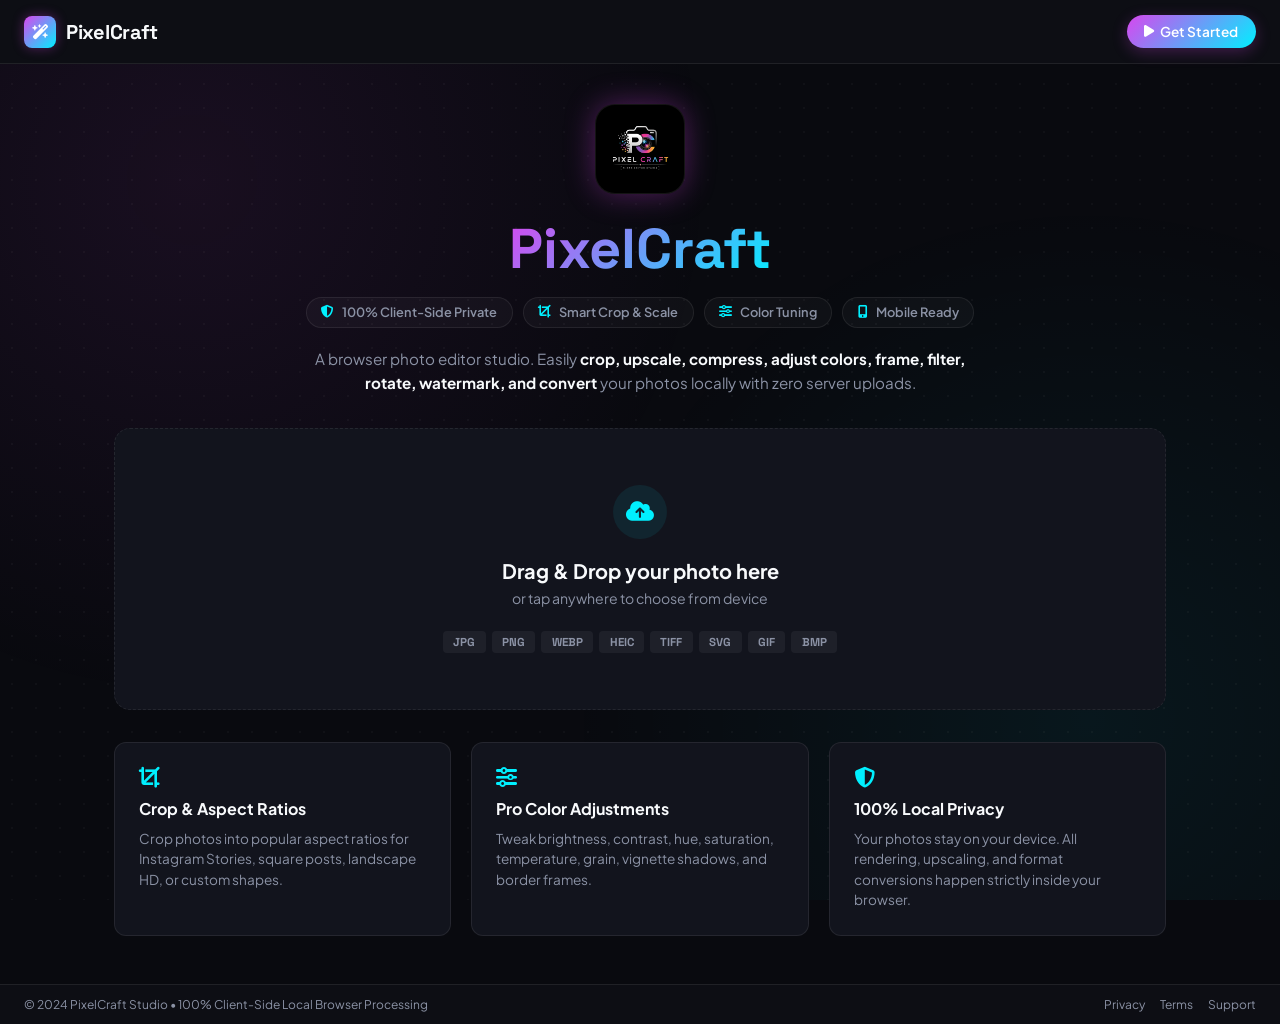
==== commit 3f434985: "Rename ai_studio_code (6).html to index.html" ====
--- a/index.html
+++ b/index.html
@@ -6,14 +6,14 @@
 
     <!-- SEO & Google Search Meta Tags -->
     <title>PixelCraft - Privacy-First Browser Photo Editor Studio</title>
-    <meta name="description" content="PixelCraft is a free, privacy-focused online photo editor. Upscale, resize, compress, filter, rotate, watermark, and convert your photos 100% locally in your browser.">
-    <meta name="keywords" content="photo editor, image upscaler, image compressor, photo compressor, image converter, photo filters, add watermark, rotate image, HEIC to JPG">
+    <meta name="description" content="PixelCraft is a free, privacy-focused online photo editor. Crop, upscale, resize, compress, adjust colors, apply filters, rotate, frame, watermark, and convert your photos 100% locally in your browser.">
+    <meta name="keywords" content="photo editor, crop image, image upscaler, image compressor, photo compressor, color adjustment, film grain, vignette, photo filters, watermark, rotate image, HEIC to JPG">
     <meta name="author" content="PixelCraft Studio">
 
     <!-- Open Graph (OG) Meta Tags -->
     <meta property="og:type" content="website">
     <meta property="og:title" content="PixelCraft - Online Photo Editor Studio">
-    <meta property="og:description" content="Upscale, resize, filter, watermark, compress, and convert images with 100% client-side privacy.">
+    <meta property="og:description" content="Crop, upscale, resize, filter, frame, watermark, compress, and convert images with 100% client-side privacy.">
     <meta property="og:image" content="logo.png">
 
     <!-- Favicon -->
@@ -840,7 +840,7 @@
             .editor-workspace {
                 display: flex;
                 flex-direction: column;
-                overflow: y-auto;
+                overflow-y: auto;
             }
 
             .sidebar {
@@ -940,12 +940,13 @@
 
             <div class="badge-bar">
                 <div class="feature-pill"><i class="fa-solid fa-shield-halved"></i> 100% Client-Side Private</div>
-                <div class="feature-pill"><i class="fa-solid fa-compress"></i> Smart Photo Compressor</div>
+                <div class="feature-pill"><i class="fa-solid fa-crop"></i> Smart Crop & Scale</div>
+                <div class="feature-pill"><i class="fa-solid fa-sliders"></i> Color Tuning</div>
                 <div class="feature-pill"><i class="fa-solid fa-mobile-screen-button"></i> Mobile Ready</div>
             </div>
 
             <p class="hero-sub">
-                A browser photo editor studio. Easily <strong>upscale, compress, resize, filter, rotate, watermark, and convert</strong> your photos locally with zero server uploads.
+                A browser photo editor studio. Easily <strong>crop, upscale, compress, adjust colors, frame, filter, rotate, watermark, and convert</strong> your photos locally with zero server uploads.
             </p>
 
             <div class="drop-card" id="drop-zone">
@@ -972,19 +973,19 @@
 
             <div class="features-grid">
                 <div class="feature-card">
-                    <i class="fa-solid fa-arrows-down-to-line"></i>
-                    <h4>Photo Compression</h4>
-                    <p>Shrink image file sizes up to 90% using custom WebP/JPEG compression levels without losing visual clarity.</p>
+                    <i class="fa-solid fa-crop"></i>
+                    <h4>Crop & Aspect Ratios</h4>
+                    <p>Crop photos into popular aspect ratios for Instagram Stories, square posts, landscape HD, or custom shapes.</p>
                 </div>
                 <div class="feature-card">
-                    <i class="fa-solid fa-lock"></i>
-                    <h4>100% Private</h4>
-                    <p>Your photos stay on your device. All rendering, upscaling, and format conversions happen strictly inside your browser.</p>
+                    <i class="fa-solid fa-sliders"></i>
+                    <h4>Pro Color Adjustments</h4>
+                    <p>Tweak brightness, contrast, hue, saturation, temperature, grain, vignette shadows, and border frames.</p>
                 </div>
                 <div class="feature-card">
-                    <i class="fa-solid fa-mobile-screen"></i>
-                    <h4>Mobile Optimized</h4>
-                    <p>Features touch-friendly sliders, responsive controls, and sticky preview modes tailored for mobile & tablet screens.</p>
+                    <i class="fa-solid fa-shield-halved"></i>
+                    <h4>100% Local Privacy</h4>
+                    <p>Your photos stay on your device. All rendering, upscaling, and format conversions happen strictly inside your browser.</p>
                 </div>
             </div>
         </main>
@@ -1002,9 +1003,13 @@
                 </div>
 
                 <ul class="sidebar-menu">
-                    <li><button class="sidebar-tab active" data-tab="tab-compress"><i class="fa-solid fa-compress"></i> Compress</button></li>
+                    <li><button class="sidebar-tab active" data-tab="tab-crop"><i class="fa-solid fa-crop"></i> Crop</button></li>
                     <li><button class="sidebar-tab" data-tab="tab-scale"><i class="fa-solid fa-expand"></i> Scale</button></li>
-                    <li><button class="sidebar-tab" data-tab="tab-filters"><i class="fa-solid fa-sliders"></i> Filters</button></li>
+                    <li><button class="sidebar-tab" data-tab="tab-adjust"><i class="fa-solid fa-sliders"></i> Color Adjust</button></li>
+                    <li><button class="sidebar-tab" data-tab="tab-filters"><i class="fa-solid fa-palette"></i> Filters</button></li>
+                    <li><button class="sidebar-tab" data-tab="tab-effects"><i class="fa-solid fa-wand-magic-sparkles"></i> Effects</button></li>
+                    <li><button class="sidebar-tab" data-tab="tab-frame"><i class="fa-solid fa-border-all"></i> Frames</button></li>
+                    <li><button class="sidebar-tab" data-tab="tab-compress"><i class="fa-solid fa-compress"></i> Compress</button></li>
                     <li><button class="sidebar-tab" data-tab="tab-transform"><i class="fa-solid fa-rotate"></i> Rotate</button></li>
                     <li><button class="sidebar-tab" data-tab="tab-text"><i class="fa-solid fa-font"></i> Watermark</button></li>
                     <li><button class="sidebar-tab" data-tab="tab-export"><i class="fa-solid fa-file-export"></i> Export</button></li>
@@ -1014,37 +1019,46 @@
             <!-- CENTER CONTROLS PANEL -->
             <section class="controls-panel">
                 <div>
-                    <!-- TAB 0: COMPRESS -->
-                    <div class="tab-panel active" id="tab-compress">
-                        <div class="panel-header">Compression Settings</div>
-                        
-                        <div class="control-group">
-                            <label>Compression Level</label>
-                            <div class="btn-grid">
-                                <button class="preset-btn compress-btn" data-quality="50" data-format="image/webp">Max</button>
-                                <button class="preset-btn compress-btn active" data-quality="75" data-format="image/webp">Balanced</button>
-                                <button class="preset-btn compress-btn" data-quality="90" data-format="image/jpeg">Low</button>
-                                <button class="preset-btn compress-btn" data-quality="100" data-format="image/png">Lossless</button>
+                    <!-- TAB 0: CROP & ASPECT RATIO (NEW) -->
+                    <div class="tab-panel active" id="tab-crop">
+                        <div class="panel-header">Crop & Aspect Ratio</div>
+
+                        <div class="control-group">
+                            <label>Aspect Ratio Preset</label>
+                            <div class="btn-grid-3">
+                                <button class="preset-btn crop-ratio-btn active" data-ratio="free">Original</button>
+                                <button class="preset-btn crop-ratio-btn" data-ratio="1:1">1:1 Square</button>
+                                <button class="preset-btn crop-ratio-btn" data-ratio="16:9">16:9 Wide</button>
+                                <button class="preset-btn crop-ratio-btn" data-ratio="9:16">9:16 Story</button>
+                                <button class="preset-btn crop-ratio-btn" data-ratio="4:3">4:3 Standard</button>
+                                <button class="preset-btn crop-ratio-btn" data-ratio="3:2">3:2 Photo</button>
                             </div>
                         </div>
 
                         <div class="control-group">
-                            <label>Target Quality <span class="value-badge" id="compress-quality-val">75%</span></label>
+                            <label>Crop Zoom / Scale <span class="value-badge" id="crop-zoom-val">100%</span></label>
                             <div class="slider-container">
-                                <input type="range" id="compress-slider" min="5" max="100" value="75">
+                                <input type="range" id="crop-zoom-slider" min="100" max="250" value="100">
                             </div>
                         </div>
 
                         <div class="control-group">
-                            <label>Downscale Max Dimension</label>
-                            <select id="compress-resolution">
-                                <option value="original" selected>100% Original Resolution</option>
-                                <option value="2560">2560px (2K Ultra HD)</option>
-                                <option value="1920">1920px (Full HD Web)</option>
-                                <option value="1280">1280px (HD Mobile)</option>
-                                <option value="800">800px (Thumbnail)</option>
-                            </select>
-                        </div>
+                            <label>Horizontal Position Offset <span class="value-badge" id="crop-x-val">0%</span></label>
+                            <div class="slider-container">
+                                <input type="range" id="crop-x-slider" min="-100" max="100" value="0">
+                            </div>
+                        </div>
+
+                        <div class="control-group">
+                            <label>Vertical Position Offset <span class="value-badge" id="crop-y-val">0%</span></label>
+                            <div class="slider-container">
+                                <input type="range" id="crop-y-slider" min="-100" max="100" value="0">
+                            </div>
+                        </div>
+
+                        <button class="btn-action-secondary" id="reset-crop-btn">
+                            <i class="fa-solid fa-rotate-left"></i> Reset Crop Position
+                        </button>
                     </div>
 
                     <!-- TAB 1: SCALE & RESIZE -->
@@ -1090,42 +1104,75 @@
                         </div>
                     </div>
 
-                    <!-- TAB 2: FILTERS -->
+                    <!-- TAB 2: COLOR ADJUSTMENTS (NEW) -->
+                    <div class="tab-panel" id="tab-adjust">
+                        <div class="panel-header">Color Tuning</div>
+
+                        <div class="control-group">
+                            <label>Brightness <span class="value-badge" id="brightness-val">100%</span></label>
+                            <div class="slider-container"><input type="range" id="brightness-slider" min="0" max="200" value="100"></div>
+                        </div>
+
+                        <div class="control-group">
+                            <label>Contrast <span class="value-badge" id="contrast-val">100%</span></label>
+                            <div class="slider-container"><input type="range" id="contrast-slider" min="0" max="200" value="100"></div>
+                        </div>
+
+                        <div class="control-group">
+                            <label>Saturation <span class="value-badge" id="saturate-val">100%</span></label>
+                            <div class="slider-container"><input type="range" id="saturate-slider" min="0" max="200" value="100"></div>
+                        </div>
+
+                        <div class="control-group">
+                            <label>Hue Rotation <span class="value-badge" id="hue-val">0°</span></label>
+                            <div class="slider-container"><input type="range" id="hue-slider" min="0" max="360" value="0"></div>
+                        </div>
+
+                        <div class="control-group">
+                            <label>Color Temperature / Warmth <span class="value-badge" id="temp-val">0</span></label>
+                            <div class="slider-container"><input type="range" id="temp-slider" min="-100" max="100" value="0"></div>
+                        </div>
+
+                        <div class="control-group">
+                            <label>Grayscale <span class="value-badge" id="grayscale-val">0%</span></label>
+                            <div class="slider-container"><input type="range" id="grayscale-slider" min="0" max="100" value="0"></div>
+                        </div>
+
+                        <div class="control-group">
+                            <label>Invert Colors <span class="value-badge" id="invert-val">0%</span></label>
+                            <div class="slider-container"><input type="range" id="invert-slider" min="0" max="100" value="0"></div>
+                        </div>
+
+                        <button class="btn-action-secondary" id="reset-adjust-btn">
+                            <i class="fa-solid fa-rotate-left"></i> Reset Color Adjustments
+                        </button>
+                    </div>
+
+                    <!-- TAB 3: FILTERS -->
                     <div class="tab-panel" id="tab-filters">
-                        <div class="panel-header">Filters & Color</div>
-
-                        <div class="control-group">
-                            <label>Aesthetic Presets</label>
+                        <div class="panel-header">Aesthetic Filters</div>
+
+                        <div class="control-group">
+                            <label>Presets</label>
                             <div class="btn-grid-4">
                                 <button class="preset-btn filter-preset-btn active" data-preset="normal">Normal</button>
                                 <button class="preset-btn filter-preset-btn" data-preset="vintage">Vintage</button>
                                 <button class="preset-btn filter-preset-btn" data-preset="bw">B & W</button>
-                                <button class="preset-btn filter-preset-btn" data-preset="warm">Warm</button>
+                                <button class="preset-btn filter-preset-btn" data-preset="warm">Warm Glow</button>
+                                <button class="preset-btn filter-preset-btn" data-preset="cool">Cool Cyber</button>
+                                <button class="preset-btn filter-preset-btn" data-preset="dramatic">Dramatic</button>
+                                <button class="preset-btn filter-preset-btn" data-preset="invert">Inverted</button>
+                                <button class="preset-btn filter-preset-btn" data-preset="sepia">Sepia</button>
                             </div>
                         </div>
 
                         <div class="control-group">
-                            <label>Brightness <span class="value-badge" id="brightness-val">100%</span></label>
-                            <div class="slider-container"><input type="range" id="brightness-slider" min="0" max="200" value="100"></div>
-                        </div>
-
-                        <div class="control-group">
-                            <label>Contrast <span class="value-badge" id="contrast-val">100%</span></label>
-                            <div class="slider-container"><input type="range" id="contrast-slider" min="0" max="200" value="100"></div>
-                        </div>
-
-                        <div class="control-group">
-                            <label>Saturation <span class="value-badge" id="saturate-val">100%</span></label>
-                            <div class="slider-container"><input type="range" id="saturate-slider" min="0" max="200" value="100"></div>
-                        </div>
-
-                        <div class="control-group">
-                            <label>Blur <span class="value-badge" id="blur-val">0px</span></label>
+                            <label>Blur Intensity <span class="value-badge" id="blur-val">0px</span></label>
                             <div class="slider-container"><input type="range" id="blur-slider" min="0" max="20" value="0"></div>
                         </div>
 
                         <div class="control-group">
-                            <label>Sepia <span class="value-badge" id="sepia-val">0%</span></label>
+                            <label>Sepia Tone <span class="value-badge" id="sepia-val">0%</span></label>
                             <div class="slider-container"><input type="range" id="sepia-slider" min="0" max="100" value="0"></div>
                         </div>
 
@@ -1134,7 +1181,98 @@
                         </button>
                     </div>
 
-                    <!-- TAB 3: ROTATE -->
+                    <!-- TAB 4: EFFECTS (GRAIN, VIGNETTE, PIXELATE) (NEW) -->
+                    <div class="tab-panel" id="tab-effects">
+                        <div class="panel-header">Effects & Overlays</div>
+
+                        <div class="control-group">
+                            <label>Film Grain Noise <span class="value-badge" id="grain-val">0%</span></label>
+                            <div class="slider-container">
+                                <input type="range" id="grain-slider" min="0" max="100" value="0">
+                            </div>
+                        </div>
+
+                        <div class="control-group">
+                            <label>Vignette Edge Shadow <span class="value-badge" id="vignette-val">0%</span></label>
+                            <div class="slider-container">
+                                <input type="range" id="vignette-slider" min="0" max="100" value="0">
+                            </div>
+                        </div>
+
+                        <div class="control-group">
+                            <label>Pixelate Block Size <span class="value-badge" id="pixelate-val">1px</span></label>
+                            <div class="slider-container">
+                                <input type="range" id="pixelate-slider" min="1" max="50" value="1">
+                            </div>
+                        </div>
+
+                        <button class="btn-action-secondary" id="reset-effects-btn">
+                            <i class="fa-solid fa-rotate-left"></i> Clear Effects
+                        </button>
+                    </div>
+
+                    <!-- TAB 5: FRAMES & BORDERS (NEW) -->
+                    <div class="tab-panel" id="tab-frame">
+                        <div class="panel-header">Frames & Borders</div>
+
+                        <div class="control-group">
+                            <label>Border Thickness <span class="value-badge" id="border-width-val">0px</span></label>
+                            <div class="slider-container">
+                                <input type="range" id="border-width-slider" min="0" max="100" value="0">
+                            </div>
+                        </div>
+
+                        <div class="control-group">
+                            <label>Border Color</label>
+                            <input type="color" id="border-color" value="#ffffff" style="height: 42px; width: 100%; cursor: pointer; padding: 2px;">
+                        </div>
+
+                        <div class="control-group">
+                            <label>Rounded Corners <span class="value-badge" id="border-radius-val">0px</span></label>
+                            <div class="slider-container">
+                                <input type="range" id="border-radius-slider" min="0" max="120" value="0">
+                            </div>
+                        </div>
+
+                        <button class="btn-action-secondary" id="reset-frame-btn">
+                            <i class="fa-solid fa-rotate-left"></i> Remove Borders
+                        </button>
+                    </div>
+
+                    <!-- TAB 6: COMPRESS -->
+                    <div class="tab-panel" id="tab-compress">
+                        <div class="panel-header">Compression Settings</div>
+                        
+                        <div class="control-group">
+                            <label>Compression Level</label>
+                            <div class="btn-grid">
+                                <button class="preset-btn compress-btn" data-quality="50" data-format="image/webp">Max</button>
+                                <button class="preset-btn compress-btn active" data-quality="75" data-format="image/webp">Balanced</button>
+                                <button class="preset-btn compress-btn" data-quality="90" data-format="image/jpeg">Low</button>
+                                <button class="preset-btn compress-btn" data-quality="100" data-format="image/png">Lossless</button>
+                            </div>
+                        </div>
+
+                        <div class="control-group">
+                            <label>Target Quality <span class="value-badge" id="compress-quality-val">75%</span></label>
+                            <div class="slider-container">
+                                <input type="range" id="compress-slider" min="5" max="100" value="75">
+                            </div>
+                        </div>
+
+                        <div class="control-group">
+                            <label>Downscale Max Dimension</label>
+                            <select id="compress-resolution">
+                                <option value="original" selected>100% Original Resolution</option>
+                                <option value="2560">2560px (2K Ultra HD)</option>
+                                <option value="1920">1920px (Full HD Web)</option>
+                                <option value="1280">1280px (HD Mobile)</option>
+                                <option value="800">800px (Thumbnail)</option>
+                            </select>
+                        </div>
+                    </div>
+
+                    <!-- TAB 7: ROTATE -->
                     <div class="tab-panel" id="tab-transform">
                         <div class="panel-header">Rotate & Flip</div>
 
@@ -1155,7 +1293,7 @@
                         </div>
                     </div>
 
-                    <!-- TAB 4: WATERMARK -->
+                    <!-- TAB 8: WATERMARK -->
                     <div class="tab-panel" id="tab-text">
                         <div class="panel-header">Watermark Text</div>
 
@@ -1186,7 +1324,7 @@
                         </div>
                     </div>
 
-                    <!-- TAB 5: EXPORT -->
+                    <!-- TAB 9: EXPORT -->
                     <div class="tab-panel" id="tab-export">
                         <div class="panel-header">Export Options</div>
 
@@ -1305,23 +1443,64 @@
         const outDim = document.getElementById('out-dim');
         const outSize = document.getElementById('out-size');
 
+        // Color & Adjust Sliders
         const brightnessSlider = document.getElementById('brightness-slider');
         const brightnessVal = document.getElementById('brightness-val');
         const contrastSlider = document.getElementById('contrast-slider');
         const contrastVal = document.getElementById('contrast-val');
         const saturateSlider = document.getElementById('saturate-slider');
         const saturateVal = document.getElementById('saturate-val');
+        const hueSlider = document.getElementById('hue-slider');
+        const hueVal = document.getElementById('hue-val');
+        const tempSlider = document.getElementById('temp-slider');
+        const tempVal = document.getElementById('temp-val');
+        const grayscaleSlider = document.getElementById('grayscale-slider');
+        const grayscaleVal = document.getElementById('grayscale-val');
+        const invertSlider = document.getElementById('invert-slider');
+        const invertVal = document.getElementById('invert-val');
+        const resetAdjustBtn = document.getElementById('reset-adjust-btn');
+
+        // Crop Controls
+        const cropZoomSlider = document.getElementById('crop-zoom-slider');
+        const cropZoomVal = document.getElementById('crop-zoom-val');
+        const cropXSlider = document.getElementById('crop-x-slider');
+        const cropXVal = document.getElementById('crop-x-val');
+        const cropYSlider = document.getElementById('crop-y-slider');
+        const cropYVal = document.getElementById('crop-y-val');
+        const resetCropBtn = document.getElementById('reset-crop-btn');
+        let selectedCropRatio = 'free';
+
+        // Filters
         const blurSlider = document.getElementById('blur-slider');
         const blurVal = document.getElementById('blur-val');
         const sepiaSlider = document.getElementById('sepia-slider');
         const sepiaVal = document.getElementById('sepia-val');
         const resetFiltersBtn = document.getElementById('reset-filters-btn');
 
+        // Effects
+        const grainSlider = document.getElementById('grain-slider');
+        const grainVal = document.getElementById('grain-val');
+        const vignetteSlider = document.getElementById('vignette-slider');
+        const vignetteVal = document.getElementById('vignette-val');
+        const pixelateSlider = document.getElementById('pixelate-slider');
+        const pixelateVal = document.getElementById('pixelate-val');
+        const resetEffectsBtn = document.getElementById('reset-effects-btn');
+
+        // Frame / Border
+        const borderWidthSlider = document.getElementById('border-width-slider');
+        const borderWidthVal = document.getElementById('border-width-val');
+        const borderColorInput = document.getElementById('border-color');
+        const borderRadiusSlider = document.getElementById('border-radius-slider');
+        const borderRadiusVal = document.getElementById('border-radius-val');
+        const resetFrameBtn = document.getElementById('reset-frame-btn');
+
+        // Rotate
         const rotateLeftBtn = document.getElementById('rotate-left-btn');
         const rotateRightBtn = document.getElementById('rotate-right-btn');
         const flipHBtn = document.getElementById('flip-h-btn');
         const flipVBtn = document.getElementById('flip-v-btn');
 
+        // Watermark
         const watermarkInput = document.getElementById('watermark-input');
         const watermarkColor = document.getElementById('watermark-color');
         const watermarkPosition = document.getElementById('watermark-position');
@@ -1393,7 +1572,6 @@
         getStartedBtn.addEventListener('click', () => fileInput.click());
         changePhotoBtn.addEventListener('click', () => fileInput.click());
 
-        // SAFE UPLOAD DROPZONE CLICK HANDLER
         dropZone.addEventListener('click', (e) => {
             e.stopPropagation();
             fileInput.click();
@@ -1458,6 +1636,29 @@
             if (lockAspectRatio && loadedImage) {
                 imgWidth.value = Math.round(imgHeight.value * originalAspectRatio);
             }
+        });
+
+        // CROP ASPECT RATIO BUTTONS
+        document.querySelectorAll('.crop-ratio-btn').forEach(btn => {
+            btn.addEventListener('click', () => {
+                document.querySelectorAll('.crop-ratio-btn').forEach(b => b.classList.remove('active'));
+                btn.classList.add('active');
+                selectedCropRatio = btn.dataset.ratio;
+                if (loadedImage) processImage();
+            });
+        });
+
+        cropZoomSlider.addEventListener('input', (e) => { cropZoomVal.textContent = `${e.target.value}%`; });
+        cropXSlider.addEventListener('input', (e) => { cropXVal.textContent = `${e.target.value}%`; });
+        cropYSlider.addEventListener('input', (e) => { cropYVal.textContent = `${e.target.value}%`; });
+
+        resetCropBtn.addEventListener('click', () => {
+            cropZoomSlider.value = 100; cropZoomVal.textContent = '100%';
+            cropXSlider.value = 0; cropXVal.textContent = '0%';
+            cropYSlider.value = 0; cropYVal.textContent = '0%';
+            selectedCropRatio = 'free';
+            document.querySelectorAll('.crop-ratio-btn').forEach(b => b.classList.toggle('active', b.dataset.ratio === 'free'));
+            if (loadedImage) processImage();
         });
 
         // PHOTO COMPRESSOR HANDLERS
@@ -1525,14 +1726,53 @@
             });
         });
 
+        // SLIDER VALUE DISPLAYS
         brightnessSlider.addEventListener('input', (e) => { brightnessVal.textContent = `${e.target.value}%`; });
         contrastSlider.addEventListener('input', (e) => { contrastVal.textContent = `${e.target.value}%`; });
         saturateSlider.addEventListener('input', (e) => { saturateVal.textContent = `${e.target.value}%`; });
+        hueSlider.addEventListener('input', (e) => { hueVal.textContent = `${e.target.value}°`; });
+        tempSlider.addEventListener('input', (e) => { tempVal.textContent = `${e.target.value}`; });
+        grayscaleSlider.addEventListener('input', (e) => { grayscaleVal.textContent = `${e.target.value}%`; });
+        invertSlider.addEventListener('input', (e) => { invertVal.textContent = `${e.target.value}%`; });
+        
         blurSlider.addEventListener('input', (e) => { blurVal.textContent = `${e.target.value}px`; });
         sepiaSlider.addEventListener('input', (e) => { sepiaVal.textContent = `${e.target.value}%`; });
         qualitySlider.addEventListener('input', (e) => { qualityVal.textContent = `${e.target.value}%`; });
         sharpenSlider.addEventListener('input', (e) => { sharpenVal.textContent = `${e.target.value}%`; });
+        
+        grainSlider.addEventListener('input', (e) => { grainVal.textContent = `${e.target.value}%`; });
+        vignetteSlider.addEventListener('input', (e) => { vignetteVal.textContent = `${e.target.value}%`; });
+        pixelateSlider.addEventListener('input', (e) => { pixelateVal.textContent = `${e.target.value}px`; });
+
+        borderWidthSlider.addEventListener('input', (e) => { borderWidthVal.textContent = `${e.target.value}px`; });
+        borderRadiusSlider.addEventListener('input', (e) => { borderRadiusVal.textContent = `${e.target.value}px`; });
         watermarkSizeSlider.addEventListener('input', (e) => { watermarkSizeVal.textContent = `${e.target.value}px`; });
+
+        // RESET BUTTONS
+        resetAdjustBtn.addEventListener('click', () => {
+            brightnessSlider.value = 100; brightnessVal.textContent = '100%';
+            contrastSlider.value = 100; contrastVal.textContent = '100%';
+            saturateSlider.value = 100; saturateVal.textContent = '100%';
+            hueSlider.value = 0; hueVal.textContent = '0°';
+            tempSlider.value = 0; tempVal.textContent = '0';
+            grayscaleSlider.value = 0; grayscaleVal.textContent = '0%';
+            invertSlider.value = 0; invertVal.textContent = '0%';
+            if (loadedImage) processImage();
+        });
+
+        resetEffectsBtn.addEventListener('click', () => {
+            grainSlider.value = 0; grainVal.textContent = '0%';
+            vignetteSlider.value = 0; vignetteVal.textContent = '0%';
+            pixelateSlider.value = 1; pixelateVal.textContent = '1px';
+            if (loadedImage) processImage();
+        });
+
+        resetFrameBtn.addEventListener('click', () => {
+            borderWidthSlider.value = 0; borderWidthVal.textContent = '0px';
+            borderRadiusSlider.value = 0; borderRadiusVal.textContent = '0px';
+            borderColorInput.value = '#ffffff';
+            if (loadedImage) processImage();
+        });
 
         document.querySelectorAll('.filter-preset-btn').forEach(btn => {
             btn.addEventListener('click', () => {
@@ -1541,24 +1781,32 @@
                 
                 const preset = btn.dataset.preset;
                 if (preset === 'normal') resetFilterValues();
-                else if (preset === 'vintage') { setFilterValues(95, 110, 85, 0, 40); }
-                else if (preset === 'bw') { setFilterValues(105, 125, 0, 0, 0); }
-                else if (preset === 'warm') { setFilterValues(105, 105, 120, 0, 20); }
+                else if (preset === 'vintage') { setFilterValues(95, 110, 85, 0, 40, 0, 0, 0); }
+                else if (preset === 'bw') { setFilterValues(105, 125, 0, 0, 0, 0, 0, 100); }
+                else if (preset === 'warm') { setFilterValues(105, 105, 120, 0, 20, 0, 25, 0); }
+                else if (preset === 'cool') { setFilterValues(100, 110, 115, 0, 0, 190, -30, 0); }
+                else if (preset === 'dramatic') { setFilterValues(110, 145, 130, 0, 0, 0, 0, 0); }
+                else if (preset === 'invert') { setFilterValues(100, 100, 100, 0, 0, 0, 0, 0); invertSlider.value = 100; invertVal.textContent = '100%'; }
+                else if (preset === 'sepia') { setFilterValues(100, 100, 100, 0, 80, 0, 0, 0); }
 
                 if (loadedImage) processImage();
             });
         });
 
-        function setFilterValues(b, c, s, bl, sep) {
+        function setFilterValues(b, c, s, bl, sep, hue = 0, temp = 0, gray = 0) {
             brightnessSlider.value = b; brightnessVal.textContent = `${b}%`;
             contrastSlider.value = c; contrastVal.textContent = `${c}%`;
             saturateSlider.value = s; saturateVal.textContent = `${s}%`;
             blurSlider.value = bl; blurVal.textContent = `${bl}px`;
             sepiaSlider.value = sep; sepiaVal.textContent = `${sep}%`;
+            hueSlider.value = hue; hueVal.textContent = `${hue}°`;
+            tempSlider.value = temp; tempVal.textContent = `${temp}`;
+            grayscaleSlider.value = gray; grayscaleVal.textContent = `${gray}%`;
+            invertSlider.value = 0; invertVal.textContent = '0%';
         }
 
         function resetFilterValues() {
-            setFilterValues(100, 100, 100, 0, 0);
+            setFilterValues(100, 100, 100, 0, 0, 0, 0, 0);
         }
 
         resetFiltersBtn.addEventListener('click', () => {
@@ -1681,6 +1929,7 @@
 
         processBtn.addEventListener('click', processImage);
 
+        // MAIN IMAGE PROCESSING PIPELINE
         async function processImage() {
             if (!loadedImage) return;
 
@@ -1689,6 +1938,47 @@
             setTimeout(() => {
                 let reqWidth = parseInt(imgWidth.value) || loadedImage.naturalWidth;
                 let reqHeight = parseInt(imgHeight.value) || loadedImage.naturalHeight;
+
+                // CROP & ASPECT RATIO CALCULATIONS
+                let cropTargetRatio = originalAspectRatio;
+                if (selectedCropRatio === '1:1') cropTargetRatio = 1.0;
+                else if (selectedCropRatio === '16:9') cropTargetRatio = 16 / 9;
+                else if (selectedCropRatio === '9:16') cropTargetRatio = 9 / 16;
+                else if (selectedCropRatio === '4:3') cropTargetRatio = 4 / 3;
+                else if (selectedCropRatio === '3:2') cropTargetRatio = 3 / 2;
+
+                let cropSourceW = loadedImage.naturalWidth;
+                let cropSourceH = loadedImage.naturalHeight;
+
+                if (selectedCropRatio !== 'free') {
+                    if (originalAspectRatio > cropTargetRatio) {
+                        cropSourceW = loadedImage.naturalHeight * cropTargetRatio;
+                    } else {
+                        cropSourceH = loadedImage.naturalWidth / cropTargetRatio;
+                    }
+                }
+
+                // CROP ZOOM & OFFSET POSITIONS
+                const zoomFactor = parseFloat(cropZoomSlider.value) / 100;
+                cropSourceW = cropSourceW / zoomFactor;
+                cropSourceH = cropSourceH / zoomFactor;
+
+                const maxOffsetX = (loadedImage.naturalWidth - cropSourceW) / 2;
+                const maxOffsetY = (loadedImage.naturalHeight - cropSourceH) / 2;
+
+                const offsetXPercent = parseFloat(cropXSlider.value) / 100;
+                const offsetYPercent = parseFloat(cropYSlider.value) / 100;
+
+                let cropSourceX = ((loadedImage.naturalWidth - cropSourceW) / 2) + (maxOffsetX * offsetXPercent);
+                let cropSourceY = ((loadedImage.naturalHeight - cropSourceH) / 2) + (maxOffsetY * offsetYPercent);
+
+                // CLAMP CROP BOUNDS
+                cropSourceX = Math.max(0, Math.min(loadedImage.naturalWidth - cropSourceW, cropSourceX));
+                cropSourceY = Math.max(0, Math.min(loadedImage.naturalHeight - cropSourceH, cropSourceY));
+
+                if (selectedCropRatio !== 'free') {
+                    reqHeight = Math.round(reqWidth / cropTargetRatio);
+                }
 
                 const safeDim = getSafeCanvasDimensions(reqWidth, reqHeight);
                 if (safeDim.clamped) {
@@ -1702,41 +1992,93 @@
 
                 let canvas = document.createElement('canvas');
                 let isSwapped = (currentRotation % 180 !== 0);
-                canvas.width = isSwapped ? targetHeight : targetWidth;
-                canvas.height = isSwapped ? targetWidth : targetHeight;
+                
+                const borderWidth = parseInt(borderWidthSlider.value);
+                const totalBorder = borderWidth * 2;
+
+                canvas.width = (isSwapped ? targetHeight : targetWidth) + totalBorder;
+                canvas.height = (isSwapped ? targetWidth : targetHeight) + totalBorder;
+
                 let ctx = canvas.getContext('2d');
+
+                // BORDER BACKGROUND
+                if (borderWidth > 0) {
+                    ctx.fillStyle = borderColorInput.value;
+                    ctx.fillRect(0, 0, canvas.width, canvas.height);
+                }
 
                 ctx.save();
                 ctx.translate(canvas.width / 2, canvas.height / 2);
                 ctx.rotate((currentRotation * Math.PI) / 180);
                 ctx.scale(flipH ? -1 : 1, flipV ? -1 : 1);
 
+                // CSS FILTERS COMBINED
                 const b = brightnessSlider.value;
                 const c = contrastSlider.value;
                 const s = saturateSlider.value;
                 const bl = blurSlider.value;
                 const sep = sepiaSlider.value;
-
-                ctx.filter = `brightness(${b}%) contrast(${c}%) saturate(${s}%) blur(${bl}px) sepia(${sep}%)`;
+                const hue = hueSlider.value;
+                const gray = grayscaleSlider.value;
+                const inv = invertSlider.value;
+
+                ctx.filter = `brightness(${b}%) contrast(${c}%) saturate(${s}%) blur(${bl}px) sepia(${sep}%) hue-rotate(${hue}deg) grayscale(${gray}%) invert(${inv}%)`;
 
                 let drawW = targetWidth;
                 let drawH = targetHeight;
 
                 if (selectedMode === 'pixel') {
                     ctx.imageSmoothingEnabled = false;
-                    ctx.drawImage(loadedImage, -drawW / 2, -drawH / 2, drawW, drawH);
                 } else {
                     ctx.imageSmoothingEnabled = true;
                     ctx.imageSmoothingQuality = 'high';
-                    ctx.drawImage(loadedImage, -drawW / 2, -drawH / 2, drawW, drawH);
                 }
+
+                ctx.drawImage(
+                    loadedImage,
+                    cropSourceX, cropSourceY, cropSourceW, cropSourceH,
+                    -drawW / 2, -drawH / 2, drawW, drawH
+                );
+
                 ctx.restore();
 
+                // PIXELATE EFFECT OVERLAY
+                const pixelateSize = parseInt(pixelateSlider.value);
+                if (pixelateSize > 1) {
+                    applyPixelateEffect(ctx, canvas.width, canvas.height, pixelateSize);
+                }
+
+                // TEMPERATURE / WARMTH TINT
+                const tempValNum = parseInt(tempSlider.value);
+                if (tempValNum !== 0) {
+                    applyTemperatureTint(ctx, canvas.width, canvas.height, tempValNum);
+                }
+
+                // SHARPEN FILTER
                 const sharpenAmount = parseInt(sharpenSlider.value) / 100;
                 if (sharpenAmount > 0 && selectedMode !== 'pixel') {
                     applySharpenFilter(ctx, canvas.width, canvas.height, sharpenAmount);
                 }
 
+                // FILM GRAIN NOISE
+                const grainAmount = parseInt(grainSlider.value);
+                if (grainAmount > 0) {
+                    applyFilmGrain(ctx, canvas.width, canvas.height, grainAmount);
+                }
+
+                // VIGNETTE EDGE SHADOW
+                const vignetteAmount = parseInt(vignetteSlider.value);
+                if (vignetteAmount > 0) {
+                    applyVignetteEffect(ctx, canvas.width, canvas.height, vignetteAmount);
+                }
+
+                // ROUNDED CORNERS MASK
+                const borderRadius = parseInt(borderRadiusSlider.value);
+                if (borderRadius > 0) {
+                    applyRoundedCorners(ctx, canvas.width, canvas.height, borderRadius);
+                }
+
+                // WATERMARK OVERLAY
                 const watermarkText = watermarkInput.value.trim();
                 if (watermarkText !== '') {
                     const fontSize = parseInt(watermarkSizeSlider.value);
@@ -1744,7 +2086,7 @@
                     ctx.fillStyle = watermarkColor.value;
                     ctx.textBaseline = 'middle';
 
-                    const padding = 20;
+                    const padding = 20 + borderWidth;
                     let x = canvas.width / 2;
                     let y = canvas.height / 2;
 
@@ -1815,6 +2157,7 @@
             }, 60);
         }
 
+        // HELPER CANVAS FILTERS
         function applySharpenFilter(ctx, width, height, strength) {
             if (width * height > 16000000) return;
 
@@ -1846,6 +2189,81 @@
             }
         }
 
+        function applyPixelateEffect(ctx, width, height, size) {
+            const w = Math.ceil(width / size);
+            const h = Math.ceil(height / size);
+            const offscreen = document.createElement('canvas');
+            offscreen.width = w;
+            offscreen.height = h;
+            const offCtx = offscreen.getContext('2d');
+            offCtx.imageSmoothingEnabled = false;
+            offCtx.drawImage(ctx.canvas, 0, 0, w, h);
+
+            ctx.imageSmoothingEnabled = false;
+            ctx.drawImage(offscreen, 0, 0, w, h, 0, 0, width, height);
+        }
+
+        function applyTemperatureTint(ctx, width, height, temp) {
+            ctx.save();
+            ctx.globalCompositeOperation = 'overlay';
+            if (temp > 0) {
+                ctx.fillStyle = `rgba(255, 160, 0, ${temp / 250})`; // Warm Orange Tint
+            } else {
+                ctx.fillStyle = `rgba(0, 120, 255, ${Math.abs(temp) / 250})`; // Cool Blue Tint
+            }
+            ctx.fillRect(0, 0, width, height);
+            ctx.restore();
+        }
+
+        function applyFilmGrain(ctx, width, height, intensity) {
+            const imgData = ctx.getImageData(0, 0, width, height);
+            const data = imgData.data;
+            const amount = intensity * 0.4;
+
+            for (let i = 0; i < data.length; i += 4) {
+                const noise = (Math.random() - 0.5) * amount * 2.55;
+                data[i] = Math.min(255, Math.max(0, data[i] + noise));
+                data[i + 1] = Math.min(255, Math.max(0, data[i + 1] + noise));
+                data[i + 2] = Math.min(255, Math.max(0, data[i + 2] + noise));
+            }
+            ctx.putImageData(imgData, 0, 0);
+        }
+
+        function applyVignetteEffect(ctx, width, height, intensity) {
+            const outerRadius = Math.sqrt(Math.pow(width / 2, 2) + Math.pow(height / 2, 2));
+            const gradient = ctx.createRadialGradient(
+                width / 2, height / 2, outerRadius * 0.3,
+                width / 2, height / 2, outerRadius
+            );
+            const alpha = intensity / 100;
+            gradient.addColorStop(0, 'rgba(0, 0, 0, 0)');
+            gradient.addColorStop(1, `rgba(0, 0, 0, ${alpha * 0.85})`);
+
+            ctx.save();
+            ctx.fillStyle = gradient;
+            ctx.fillRect(0, 0, width, height);
+            ctx.restore();
+        }
+
+        function applyRoundedCorners(ctx, width, height, radius) {
+            ctx.save();
+            ctx.globalCompositeOperation = 'destination-in';
+            ctx.beginPath();
+            ctx.moveTo(radius, 0);
+            ctx.lineTo(width - radius, 0);
+            ctx.quadraticCurveTo(width, 0, width, radius);
+            ctx.lineTo(width, height - radius);
+            ctx.quadraticCurveTo(width, height, width - radius, height);
+            ctx.lineTo(radius, height);
+            ctx.quadraticCurveTo(0, height, 0, height - radius);
+            ctx.lineTo(0, radius);
+            ctx.quadraticCurveTo(0, 0, radius, 0);
+            ctx.closePath();
+            ctx.fillStyle = '#000000';
+            ctx.fill();
+            ctx.restore();
+        }
+
         function updatePreviewAndDownload(blob, filename, width, height) {
             const blobUrl = URL.createObjectURL(blob);
             previewImg.src = blobUrl;
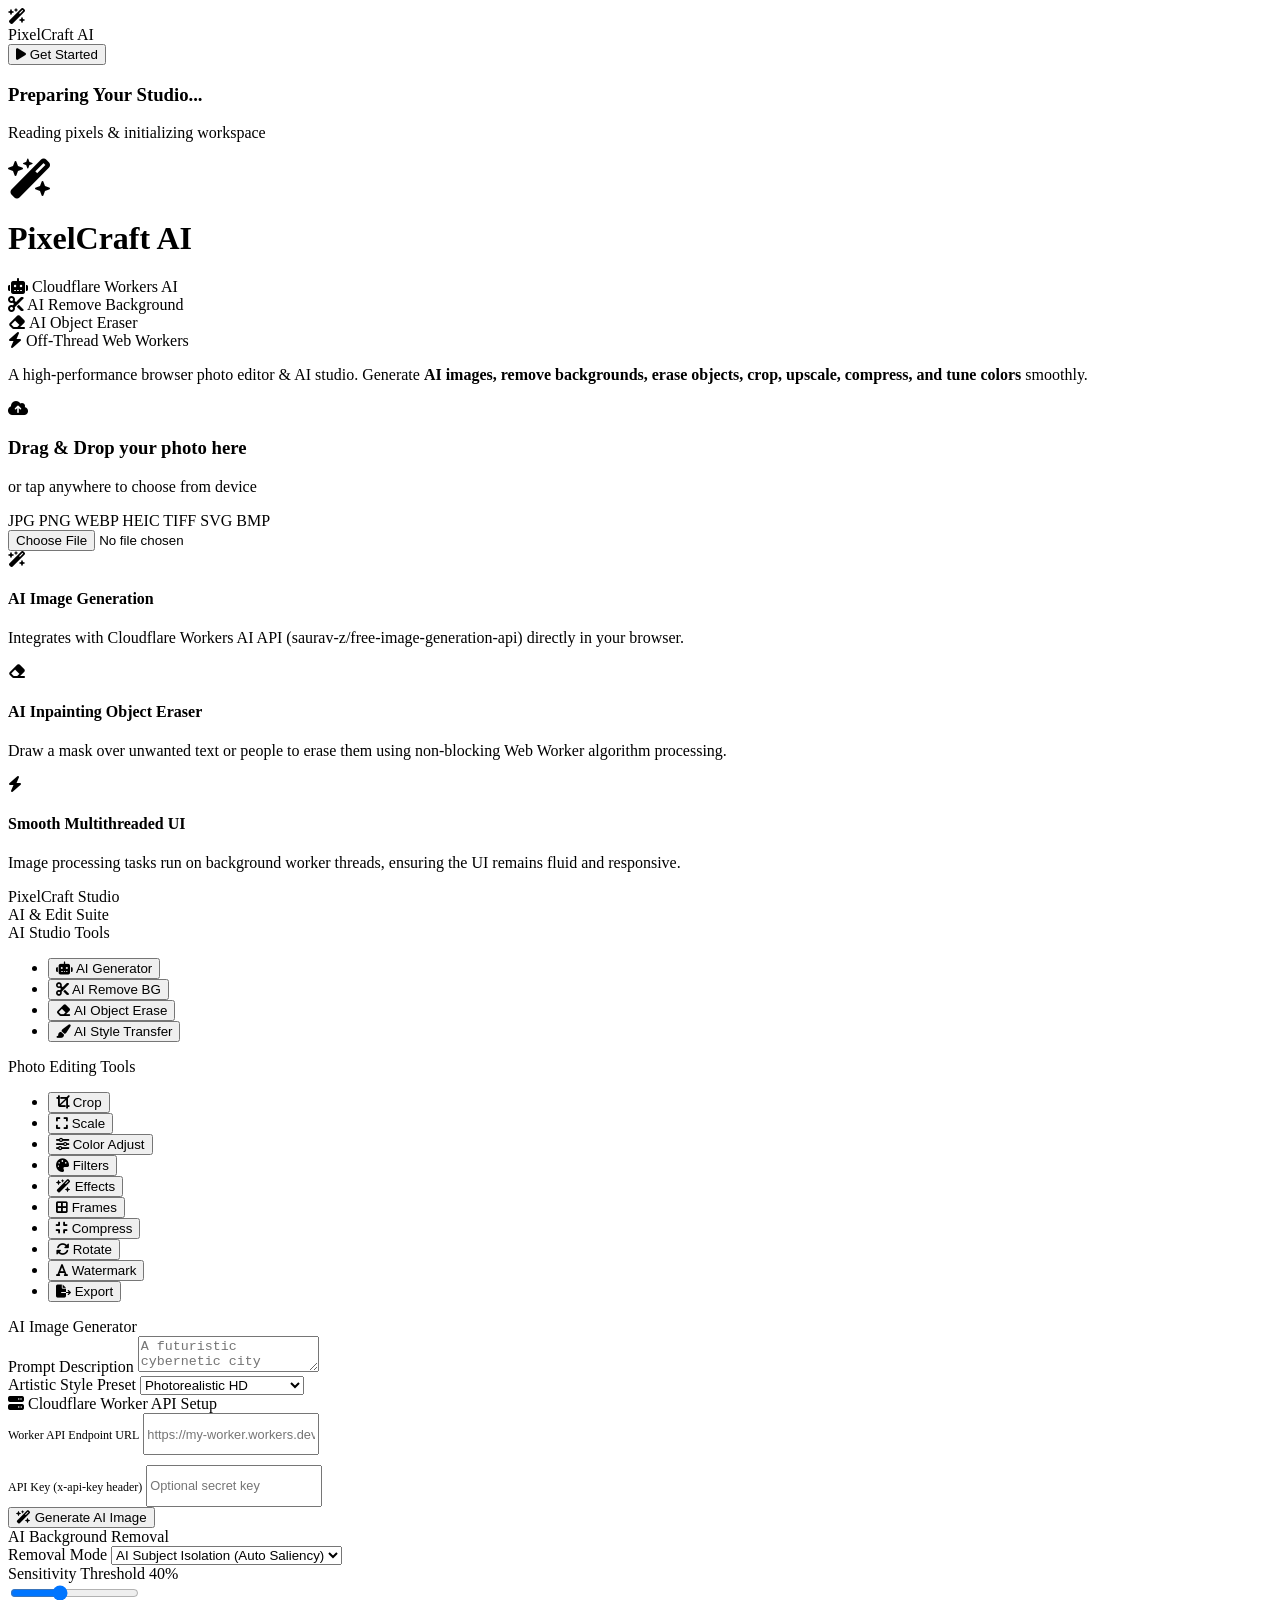
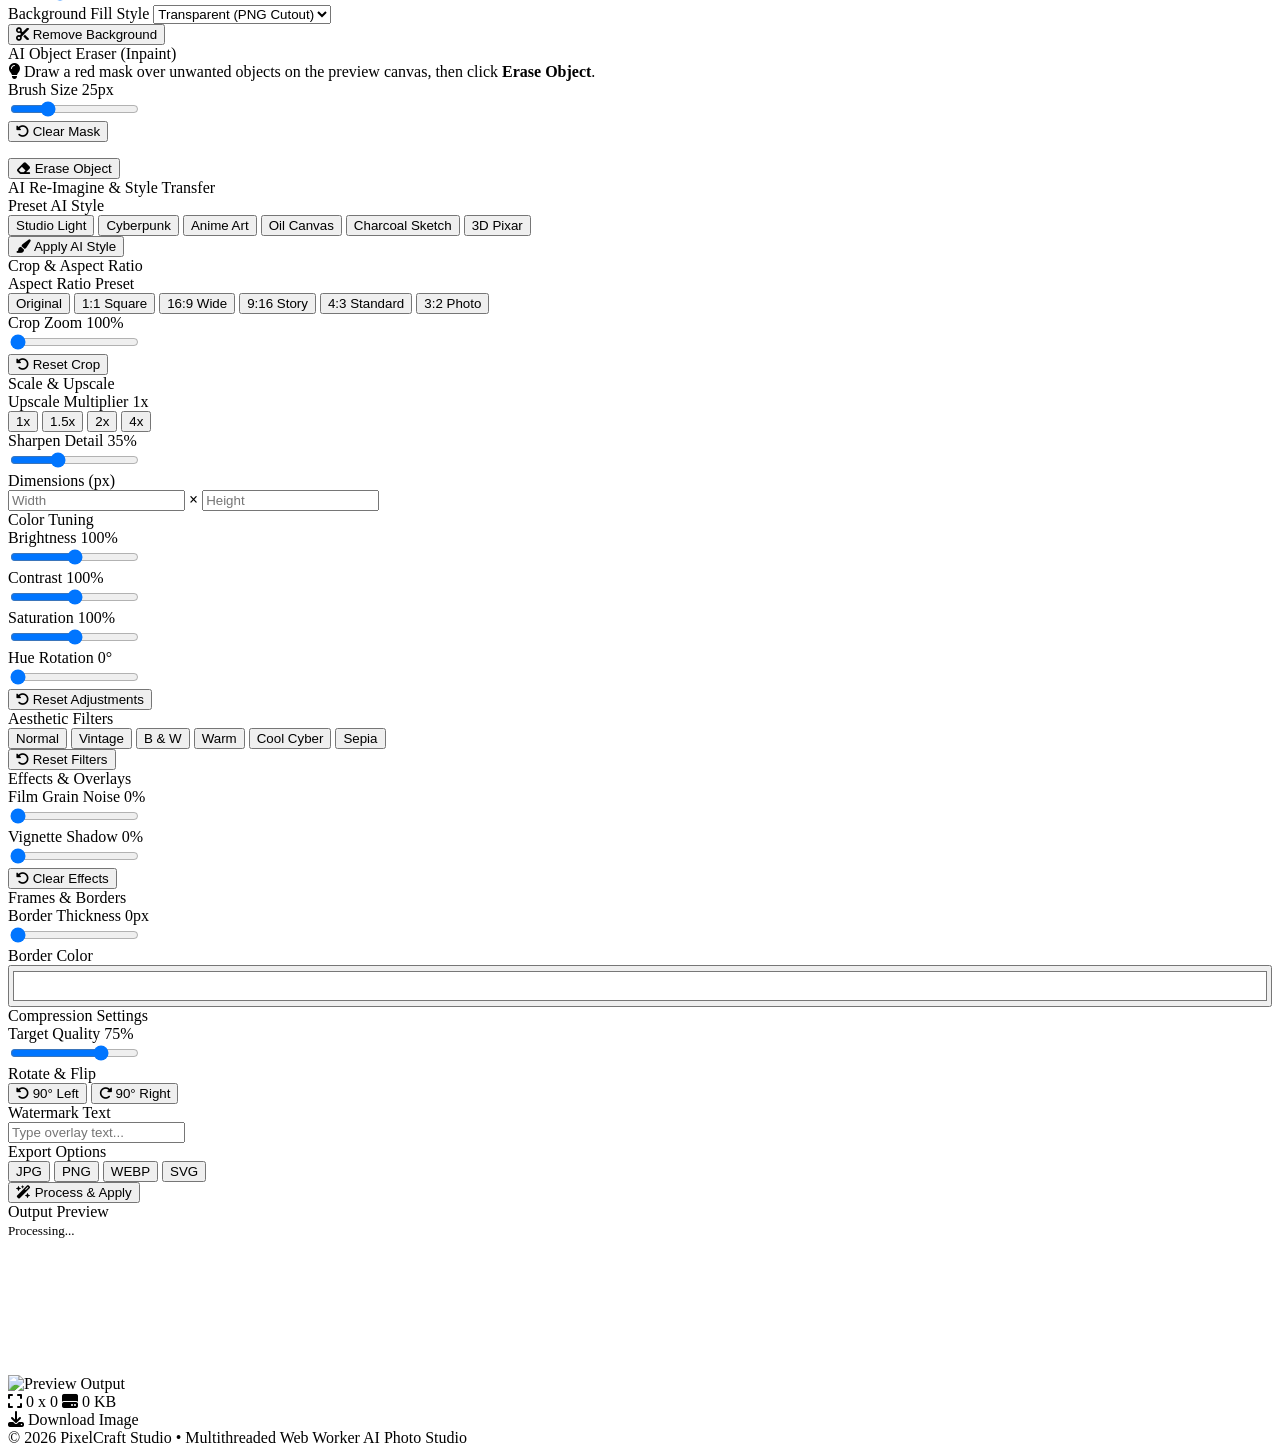
==== commit eda93dab: "Rename ai_studio_code (1).html to index.html" ====
--- a/index.html
+++ b/index.html
@@ -4,20 +4,10 @@
     <meta charset="UTF-8">
     <meta name="viewport" content="width=device-width, initial-scale=1.0, maximum-scale=5.0">
 
-    <!-- SEO & Google Search Meta Tags -->
-    <title>PixelCraft - Privacy-First Browser Photo Editor Studio</title>
-    <meta name="description" content="PixelCraft is a free, privacy-focused online photo editor. Crop, upscale, resize, compress, adjust colors, apply filters, rotate, frame, watermark, and convert your photos 100% locally in your browser.">
-    <meta name="keywords" content="photo editor, crop image, image upscaler, image compressor, photo compressor, color adjustment, film grain, vignette, photo filters, watermark, rotate image, HEIC to JPG">
+    <!-- SEO Meta Tags -->
+    <title>PixelCraft - Privacy-First Photo Editor & AI Studio</title>
+    <meta name="description" content="Free, privacy-focused online photo editor and AI studio. AI generation, background removal, object erase, crop, upscale, resize, compress, and color tuning.">
     <meta name="author" content="PixelCraft Studio">
-
-    <!-- Open Graph (OG) Meta Tags -->
-    <meta property="og:type" content="website">
-    <meta property="og:title" content="PixelCraft - Online Photo Editor Studio">
-    <meta property="og:description" content="Crop, upscale, resize, filter, frame, watermark, compress, and convert images with 100% client-side privacy.">
-    <meta property="og:image" content="logo.png">
-
-    <!-- Favicon -->
-    <link rel="icon" type="image/png" href="logo.png">
 
     <!-- Google Fonts -->
     <link rel="preconnect" href="https://fonts.googleapis.com">
@@ -31,873 +21,8 @@
     <script src="https://unpkg.com/heic2any@0.0.4/dist/heic2any.min.js"></script>
     <script src="https://cdnjs.cloudflare.com/ajax/libs/utif/1.3.0/UTIF.min.js"></script>
 
-    <style>
-        :root {
-            --bg-main: #090a0f;
-            --bg-header: #0d0e14;
-            --bg-sidebar: #0f1017;
-            --bg-card: #12141d;
-            --bg-card-hover: #181b27;
-            --bg-input: #171924;
-            --card-border: rgba(255, 255, 255, 0.08);
-            --card-border-active: rgba(0, 240, 255, 0.3);
-            
-            --primary: #d946ef;
-            --primary-hover: #c026d3;
-            --primary-glow: rgba(217, 70, 239, 0.35);
-            
-            --cyan: #00f0ff;
-            --cyan-glow: rgba(0, 240, 255, 0.25);
-            
-            --accent: #10b981;
-            --text-main: #f8fafc;
-            --text-muted: #8b92a5;
-            --radius-lg: 16px;
-            --radius-md: 12px;
-            --radius-sm: 8px;
-        }
-
-        * {
-            box-sizing: border-box;
-            margin: 0;
-            padding: 0;
-            font-family: 'Plus Jakarta Sans', -apple-system, BlinkMacSystemFont, sans-serif;
-            -webkit-tap-highlight-color: transparent;
-        }
-
-        body {
-            background: var(--bg-main);
-            color: var(--text-main);
-            min-height: 100vh;
-            display: flex;
-            flex-direction: column;
-            position: relative;
-            overflow-x: hidden;
-        }
-
-        /* Ambient Glow & Grid */
-        body::before {
-            content: '';
-            position: fixed;
-            inset: 0;
-            background-image: 
-                radial-gradient(circle at 15% 20%, rgba(217, 70, 239, 0.08) 0%, transparent 40%),
-                radial-gradient(circle at 85% 80%, rgba(0, 240, 255, 0.06) 0%, transparent 40%),
-                radial-gradient(rgba(255, 255, 255, 0.03) 1px, transparent 1px);
-            background-size: 100% 100%, 100% 100%, 24px 24px;
-            pointer-events: none;
-            z-index: 0;
-        }
-
-        ::-webkit-scrollbar { width: 5px; height: 5px; }
-        ::-webkit-scrollbar-track { background: var(--bg-main); }
-        ::-webkit-scrollbar-thumb { background: rgba(255, 255, 255, 0.15); border-radius: 4px; }
-        ::-webkit-scrollbar-thumb:hover { background: var(--cyan); }
-
-        /* HEADER NAVBAR */
-        .app-header {
-            height: 64px;
-            background: var(--bg-header);
-            border-bottom: 1px solid var(--card-border);
-            display: flex;
-            align-items: center;
-            justify-content: space-between;
-            padding: 0 1.5rem;
-            position: relative;
-            z-index: 10;
-        }
-
-        .brand-logo-wrap {
-            display: flex;
-            align-items: center;
-            gap: 10px;
-            cursor: pointer;
-            text-decoration: none;
-        }
-
-        .brand-icon-box {
-            width: 32px;
-            height: 32px;
-            background: linear-gradient(135deg, var(--primary) 0%, var(--cyan) 100%);
-            border-radius: 8px;
-            display: flex;
-            align-items: center;
-            justify-content: center;
-            box-shadow: 0 0 12px var(--primary-glow);
-        }
-
-        .brand-icon-box i {
-            color: #fff;
-            font-size: 0.95rem;
-        }
-
-        .brand-text {
-            font-family: 'Space Grotesk', sans-serif;
-            font-size: 1.25rem;
-            font-weight: 700;
-            color: var(--text-main);
-            letter-spacing: -0.3px;
-        }
-
-        .header-actions {
-            display: flex;
-            align-items: center;
-            gap: 12px;
-        }
-
-        .btn-gradient {
-            background: linear-gradient(135deg, var(--primary) 0%, var(--cyan) 100%);
-            color: #fff;
-            border: none;
-            padding: 0.5rem 1.1rem;
-            border-radius: 20px;
-            font-weight: 600;
-            font-size: 0.85rem;
-            cursor: pointer;
-            display: flex;
-            align-items: center;
-            gap: 6px;
-            transition: all 0.25s ease;
-            box-shadow: 0 4px 15px rgba(217, 70, 239, 0.25);
-        }
-
-        .btn-gradient:hover {
-            opacity: 0.92;
-            transform: translateY(-1px);
-            box-shadow: 0 6px 20px rgba(0, 240, 255, 0.35);
-        }
-
-        /* PAGE VIEWS MANAGEMENT */
-        .page-view {
-            flex: 1;
-            z-index: 1;
-            display: none;
-            opacity: 0;
-            transition: opacity 0.3s ease;
-        }
-
-        .page-view.active {
-            display: flex;
-            flex-direction: column;
-            opacity: 1;
-        }
-
-        /* SCENE LOADER OVERLAY */
-        .scene-loader {
-            display: none;
-            position: fixed;
-            inset: 0;
-            background: rgba(9, 10, 15, 0.94);
-            backdrop-filter: blur(16px);
-            z-index: 9999;
-            flex-direction: column;
-            align-items: center;
-            justify-content: center;
-            gap: 1rem;
-            opacity: 0;
-            transition: opacity 0.3s ease;
-        }
-
-        .scene-loader.active {
-            display: flex;
-            opacity: 1;
-        }
-
-        .scene-loader-card {
-            background: var(--bg-card);
-            border: 1px solid var(--card-border);
-            border-radius: var(--radius-lg);
-            padding: 2.2rem 2.5rem;
-            display: flex;
-            flex-direction: column;
-            align-items: center;
-            text-align: center;
-            box-shadow: 0 20px 50px rgba(0, 0, 0, 0.7);
-            max-width: 360px;
-            width: 100%;
-        }
-
-        .spinner-ring {
-            width: 60px;
-            height: 60px;
-            border: 3px solid rgba(255, 255, 255, 0.08);
-            border-top: 3px solid var(--primary);
-            border-right: 3px solid var(--cyan);
-            border-radius: 50%;
-            animation: spin 0.9s linear infinite;
-            margin-bottom: 1.2rem;
-        }
-
-        .scene-loader h3 {
-            font-family: 'Space Grotesk', sans-serif;
-            font-size: 1.2rem;
-            color: var(--text-main);
-            margin-bottom: 0.3rem;
-        }
-
-        .scene-loader p {
-            font-size: 0.85rem;
-            color: var(--text-muted);
-        }
-
-        /* ================= LANDING PAGE ================= */
-        .landing-container {
-            max-width: 1100px;
-            width: 100%;
-            margin: 0 auto;
-            padding: 2.5rem 1.5rem 3rem;
-            display: flex;
-            flex-direction: column;
-            align-items: center;
-        }
-
-        .hero-logo-box {
-            width: 90px;
-            height: 90px;
-            background: #000;
-            border: 1px solid var(--card-border);
-            border-radius: 20px;
-            display: flex;
-            align-items: center;
-            justify-content: center;
-            margin-bottom: 1.2rem;
-            box-shadow: 0 0 30px var(--primary-glow);
-            position: relative;
-            overflow: hidden;
-        }
-
-        .hero-logo-box img {
-            width: 70px;
-            height: 70px;
-            object-fit: contain;
-        }
-
-        .hero-title {
-            font-family: 'Space Grotesk', sans-serif;
-            font-size: clamp(2.2rem, 5vw, 3.5rem);
-            font-weight: 700;
-            background: linear-gradient(135deg, var(--primary) 0%, var(--cyan) 100%);
-            -webkit-background-clip: text;
-            -webkit-text-fill-color: transparent;
-            margin-bottom: 0.8rem;
-            text-align: center;
-        }
-
-        .badge-bar {
-            display: flex;
-            flex-wrap: wrap;
-            justify-content: center;
-            gap: 10px;
-            margin-bottom: 1.2rem;
-        }
-
-        .feature-pill {
-            background: rgba(255, 255, 255, 0.03);
-            border: 1px solid var(--card-border);
-            padding: 0.4rem 0.9rem;
-            border-radius: 30px;
-            font-size: 0.8rem;
-            font-weight: 600;
-            color: var(--text-muted);
-            display: flex;
-            align-items: center;
-            gap: 8px;
-        }
-
-        .feature-pill i { color: var(--cyan); font-size: 0.8rem; }
-
-        .hero-sub {
-            max-width: 680px;
-            text-align: center;
-            color: var(--text-muted);
-            font-size: 0.95rem;
-            line-height: 1.6;
-            margin-bottom: 2rem;
-        }
-
-        .hero-sub strong { color: var(--text-main); }
-
-        .drop-card {
-            width: 100%;
-            background: var(--bg-card);
-            border: 1px dashed var(--card-border);
-            border-radius: var(--radius-lg);
-            padding: 3.5rem 1.5rem;
-            text-align: center;
-            cursor: pointer;
-            transition: all 0.3s ease;
-            position: relative;
-            margin-bottom: 2rem;
-        }
-
-        .drop-card:hover, .drop-card.dragover {
-            border-color: var(--cyan);
-            background: var(--bg-card-hover);
-            box-shadow: 0 0 25px var(--cyan-glow);
-        }
-
-        .drop-icon-circle {
-            width: 54px;
-            height: 54px;
-            background: rgba(0, 240, 255, 0.08);
-            border-radius: 50%;
-            display: flex;
-            align-items: center;
-            justify-content: center;
-            margin: 0 auto 1.2rem;
-            color: var(--cyan);
-            font-size: 1.4rem;
-        }
-
-        .drop-card h3 {
-            font-size: 1.25rem;
-            font-weight: 700;
-            margin-bottom: 0.4rem;
-        }
-
-        .drop-card p {
-            color: var(--text-muted);
-            font-size: 0.88rem;
-            margin-bottom: 1.5rem;
-        }
-
-        .format-pills {
-            display: flex;
-            flex-wrap: wrap;
-            justify-content: center;
-            gap: 6px;
-        }
-
-        .format-pill {
-            background: rgba(255, 255, 255, 0.05);
-            color: var(--text-muted);
-            padding: 0.25rem 0.65rem;
-            border-radius: 4px;
-            font-size: 0.72rem;
-            font-weight: 700;
-            font-family: 'Space Grotesk', sans-serif;
-        }
-
-        #file-input { display: none; }
-
-        .features-grid {
-            display: grid;
-            grid-template-columns: repeat(auto-fit, minmax(280px, 1fr));
-            gap: 1.25rem;
-            width: 100%;
-        }
-
-        .feature-card {
-            background: var(--bg-card);
-            border: 1px solid var(--card-border);
-            border-radius: var(--radius-md);
-            padding: 1.5rem;
-            display: flex;
-            flex-direction: column;
-            gap: 10px;
-            transition: transform 0.25s ease;
-        }
-
-        .feature-card:hover {
-            transform: translateY(-3px);
-            border-color: rgba(255, 255, 255, 0.15);
-        }
-
-        .feature-card i {
-            font-size: 1.3rem;
-            color: var(--cyan);
-        }
-
-        .feature-card h4 {
-            font-size: 1rem;
-            font-weight: 700;
-        }
-
-        .feature-card p {
-            font-size: 0.85rem;
-            color: var(--text-muted);
-            line-height: 1.5;
-        }
-
-        /* ================= EDITOR DASHBOARD PAGE ================= */
-        .editor-workspace {
-            display: grid;
-            grid-template-columns: 200px 380px 1fr;
-            flex: 1;
-            min-height: calc(100vh - 100px);
-            overflow: hidden;
-        }
-
-        /* LEFT SIDEBAR */
-        .sidebar {
-            background: var(--bg-sidebar);
-            border-right: 1px solid var(--card-border);
-            padding: 1.25rem 0.75rem;
-            display: flex;
-            flex-direction: column;
-            gap: 1.5rem;
-        }
-
-        .sidebar-title-box {
-            padding: 0 0.5rem;
-        }
-
-        .sidebar-title {
-            font-family: 'Space Grotesk', sans-serif;
-            font-size: 0.95rem;
-            font-weight: 700;
-            color: var(--text-main);
-        }
-
-        .sidebar-sub {
-            font-size: 0.75rem;
-            color: var(--text-muted);
-        }
-
-        .sidebar-menu {
-            display: flex;
-            flex-direction: column;
-            gap: 4px;
-            list-style: none;
-        }
-
-        .sidebar-tab {
-            background: transparent;
-            border: none;
-            color: var(--text-muted);
-            padding: 0.75rem 1rem;
-            border-radius: var(--radius-sm);
-            font-size: 0.85rem;
-            font-weight: 600;
-            cursor: pointer;
-            display: flex;
-            align-items: center;
-            gap: 12px;
-            width: 100%;
-            text-align: left;
-            transition: all 0.2s ease;
-        }
-
-        .sidebar-tab i {
-            font-size: 0.95rem;
-            width: 18px;
-            text-align: center;
-        }
-
-        .sidebar-tab:hover {
-            color: var(--text-main);
-            background: rgba(255, 255, 255, 0.03);
-        }
-
-        .sidebar-tab.active {
-            background: linear-gradient(90deg, rgba(217, 70, 239, 0.25) 0%, rgba(217, 70, 239, 0.05) 100%);
-            color: #fff;
-            border-left: 3px solid var(--primary);
-            box-shadow: inset 0 0 10px rgba(217, 70, 239, 0.1);
-        }
-
-        /* CENTER CONTROLS PANEL */
-        .controls-panel {
-            background: var(--bg-card);
-            border-right: 1px solid var(--card-border);
-            padding: 1.5rem;
-            overflow-y: auto;
-            display: flex;
-            flex-direction: column;
-            justify-content: space-between;
-        }
-
-        .panel-header {
-            font-family: 'Space Grotesk', sans-serif;
-            font-size: 1.1rem;
-            font-weight: 700;
-            margin-bottom: 1.5rem;
-            color: var(--text-main);
-            display: flex;
-            align-items: center;
-            justify-content: space-between;
-        }
-
-        .tab-panel { display: none; }
-        .tab-panel.active { display: block; }
-
-        .control-group { margin-bottom: 1.25rem; }
-        .control-group label {
-            display: flex;
-            justify-content: space-between;
-            align-items: center;
-            font-size: 0.82rem;
-            font-weight: 600;
-            margin-bottom: 0.5rem;
-            color: var(--text-main);
-        }
-
-        .value-badge {
-            color: var(--cyan);
-            font-family: 'Space Grotesk', sans-serif;
-            font-weight: 700;
-            font-size: 0.82rem;
-        }
-
-        .input-row { display: flex; gap: 10px; align-items: center; }
-
-        input[type="number"], input[type="text"], select {
-            width: 100%;
-            height: 42px;
-            padding: 0 0.85rem;
-            border-radius: var(--radius-sm);
-            border: 1px solid var(--card-border);
-            background: var(--bg-input);
-            color: var(--text-main);
-            outline: none;
-            font-size: 0.85rem;
-            transition: border-color 0.2s ease;
-        }
-
-        input[type="number"]:focus, input[type="text"]:focus, select:focus {
-            border-color: var(--cyan);
-        }
-
-        .btn-grid {
-            display: grid;
-            grid-template-columns: repeat(2, 1fr);
-            gap: 8px;
-        }
-
-        .btn-grid-4 {
-            display: grid;
-            grid-template-columns: repeat(4, 1fr);
-            gap: 8px;
-        }
-
-        .btn-grid-3 {
-            display: grid;
-            grid-template-columns: repeat(3, 1fr);
-            gap: 8px;
-        }
-
-        .preset-btn {
-            background: var(--bg-input);
-            border: 1px solid var(--card-border);
-            color: var(--text-muted);
-            padding: 0.6rem 0.4rem;
-            border-radius: var(--radius-sm);
-            font-size: 0.78rem;
-            font-weight: 600;
-            cursor: pointer;
-            text-align: center;
-            transition: all 0.2s ease;
-        }
-
-        .preset-btn:hover {
-            color: var(--text-main);
-            border-color: rgba(255, 255, 255, 0.2);
-        }
-
-        .preset-btn.active {
-            background: rgba(0, 240, 255, 0.08);
-            border-color: var(--cyan);
-            color: var(--cyan);
-            box-shadow: 0 0 10px rgba(0, 240, 255, 0.15);
-        }
-
-        .aspect-ratio-btn {
-            background: var(--bg-input);
-            border: 1px solid var(--card-border);
-            color: var(--text-muted);
-            min-width: 42px;
-            height: 42px;
-            border-radius: var(--radius-sm);
-            cursor: pointer;
-            display: flex;
-            align-items: center;
-            justify-content: center;
-        }
-
-        .aspect-ratio-btn.active {
-            color: var(--cyan);
-            border-color: var(--cyan);
-            background: rgba(0, 240, 255, 0.1);
-        }
-
-        /* SLIDERS */
-        .slider-container { display: flex; align-items: center; height: 32px; }
-        input[type="range"] {
-            flex: 1;
-            height: 6px;
-            -webkit-appearance: none;
-            background: rgba(255, 255, 255, 0.1);
-            border-radius: 3px;
-            outline: none;
-        }
-        input[type="range"]::-webkit-slider-thumb {
-            -webkit-appearance: none;
-            width: 18px;
-            height: 18px;
-            border-radius: 50%;
-            background: var(--cyan);
-            cursor: pointer;
-            box-shadow: 0 0 10px var(--cyan);
-        }
-
-        /* ACTION BUTTONS */
-        .btn-action-primary {
-            width: 100%;
-            height: 44px;
-            background: linear-gradient(135deg, var(--primary) 0%, var(--cyan) 100%);
-            color: #fff;
-            border: none;
-            border-radius: var(--radius-sm);
-            font-weight: 700;
-            font-size: 0.88rem;
-            cursor: pointer;
-            display: flex;
-            align-items: center;
-            justify-content: center;
-            gap: 8px;
-            box-shadow: 0 4px 15px rgba(217, 70, 239, 0.3);
-            transition: all 0.25s ease;
-            margin-top: 1rem;
-        }
-
-        .btn-action-primary:hover {
-            opacity: 0.95;
-            transform: translateY(-1px);
-            box-shadow: 0 6px 20px rgba(0, 240, 255, 0.4);
-        }
-
-        .btn-action-secondary {
-            width: 100%;
-            height: 42px;
-            background: rgba(255, 255, 255, 0.05);
-            border: 1px solid var(--card-border);
-            color: var(--text-main);
-            border-radius: var(--radius-sm);
-            font-weight: 600;
-            font-size: 0.85rem;
-            cursor: pointer;
-            display: flex;
-            align-items: center;
-            justify-content: center;
-            gap: 8px;
-            transition: all 0.2s ease;
-        }
-
-        .btn-action-secondary:hover {
-            background: rgba(255, 255, 255, 0.1);
-        }
-
-        /* RIGHT PREVIEW STAGE */
-        .preview-panel {
-            background: var(--bg-main);
-            padding: 2rem;
-            display: flex;
-            flex-direction: column;
-            align-items: center;
-            justify-content: center;
-            position: relative;
-        }
-
-        .preview-card-wrap {
-            width: 100%;
-            max-width: 720px;
-            background: var(--bg-card);
-            border: 1px solid var(--card-border);
-            border-radius: var(--radius-lg);
-            padding: 1.5rem;
-            display: flex;
-            flex-direction: column;
-            align-items: center;
-            box-shadow: 0 10px 40px rgba(0, 0, 0, 0.5);
-        }
-
-        .preview-card-header {
-            width: 100%;
-            text-align: center;
-            font-family: 'Space Grotesk', sans-serif;
-            font-size: 1.1rem;
-            font-weight: 700;
-            margin-bottom: 1.2rem;
-            color: var(--text-main);
-        }
-
-        .canvas-container {
-            width: 100%;
-            min-height: 320px;
-            max-height: 460px;
-            background-color: #0d0e14;
-            background-image: 
-                linear-gradient(45deg, #151722 25%, transparent 25%), 
-                linear-gradient(-45deg, #151722 25%, transparent 25%), 
-                linear-gradient(45deg, transparent 75%, #151722 75%), 
-                linear-gradient(-45deg, transparent 75%, #151722 75%);
-            background-size: 16px 16px;
-            background-position: 0 0, 0 8px, 8px -8px, -8px 0px;
-            border-radius: var(--radius-md);
-            border: 1px solid var(--card-border);
-            display: flex;
-            align-items: center;
-            justify-content: center;
-            position: relative;
-            overflow: hidden;
-            padding: 1rem;
-        }
-
-        .canvas-container img {
-            max-width: 100%;
-            max-height: 420px;
-            object-fit: contain;
-            border-radius: 4px;
-            box-shadow: 0 8px 24px rgba(0, 0, 0, 0.6);
-        }
-
-        .info-pills-bar {
-            display: flex;
-            gap: 16px;
-            margin-top: 1rem;
-            font-size: 0.8rem;
-            color: var(--text-muted);
-            font-family: 'Space Grotesk', sans-serif;
-        }
-
-        .info-pills-bar span {
-            display: flex;
-            align-items: center;
-            gap: 6px;
-        }
-
-        .info-pills-bar i { color: var(--cyan); }
-
-        .download-btn-bottom {
-            margin-top: 1.25rem;
-            width: 100%;
-            height: 44px;
-            background: rgba(255, 255, 255, 0.05);
-            border: 1px solid var(--card-border);
-            color: var(--text-main);
-            border-radius: var(--radius-sm);
-            font-weight: 600;
-            font-size: 0.88rem;
-            text-decoration: none;
-            display: none;
-            align-items: center;
-            justify-content: center;
-            gap: 8px;
-            transition: all 0.2s ease;
-        }
-
-        .download-btn-bottom:hover {
-            background: rgba(255, 255, 255, 0.1);
-            border-color: var(--cyan);
-            color: var(--cyan);
-        }
-
-        /* LOADER OVER PREVIEW */
-        .loader-overlay {
-            display: none;
-            position: absolute;
-            inset: 0;
-            background: rgba(9, 10, 15, 0.85);
-            backdrop-filter: blur(6px);
-            flex-direction: column;
-            align-items: center;
-            justify-content: center;
-            gap: 10px;
-            z-index: 5;
-        }
-
-        .loader-spinner {
-            width: 36px;
-            height: 36px;
-            border: 3px solid rgba(255, 255, 255, 0.1);
-            border-top: 3px solid var(--cyan);
-            border-radius: 50%;
-            animation: spin 0.8s linear infinite;
-        }
-
-        @keyframes spin { 0% { transform: rotate(0deg); } 100% { transform: rotate(360deg); } }
-
-        /* FOOTER */
-        .app-footer {
-            height: 40px;
-            background: var(--bg-header);
-            border-top: 1px solid var(--card-border);
-            padding: 0 1.5rem;
-            display: flex;
-            align-items: center;
-            justify-content: space-between;
-            font-size: 0.75rem;
-            color: var(--text-muted);
-            z-index: 10;
-        }
-
-        .footer-links { display: flex; gap: 15px; }
-        .footer-links a { color: var(--text-muted); text-decoration: none; }
-        .footer-links a:hover { color: var(--text-main); }
-
-        /* RESPONSIVE BREAKPOINTS (MOBILE & TABLET) */
-        @media (max-width: 960px) {
-            .editor-workspace {
-                display: flex;
-                flex-direction: column;
-                overflow-y: auto;
-            }
-
-            .sidebar {
-                border-right: none;
-                border-bottom: 1px solid var(--card-border);
-                padding: 0.75rem;
-                flex-direction: row;
-                align-items: center;
-                gap: 1rem;
-                overflow-x: auto;
-            }
-
-            .sidebar-title-box { display: none; }
-
-            .sidebar-menu {
-                flex-direction: row;
-                gap: 6px;
-                width: 100%;
-                overflow-x: auto;
-                padding-bottom: 4px;
-            }
-
-            .sidebar-tab {
-                white-space: nowrap;
-                padding: 0.5rem 0.85rem;
-                width: auto;
-            }
-
-            .sidebar-tab.active {
-                border-left: none;
-                border-bottom: 2px solid var(--primary);
-            }
-
-            .controls-panel {
-                border-right: none;
-                border-bottom: 1px solid var(--card-border);
-                padding: 1.25rem;
-            }
-
-            .preview-panel {
-                padding: 1.25rem 1rem;
-            }
-
-            .canvas-container {
-                min-height: 240px;
-            }
-            
-            .app-footer {
-                flex-direction: column;
-                justify-content: center;
-                gap: 4px;
-                height: auto;
-                padding: 0.75rem;
-                text-align: center;
-            }
-        }
-    </style>
+    <!-- Custom Stylesheet -->
+    <link rel="stylesheet" href="styles.css">
 </head>
 <body>
 
@@ -907,7 +32,7 @@
             <div class="brand-icon-box">
                 <i class="fa-solid fa-wand-magic-sparkles"></i>
             </div>
-            <span class="brand-text">PixelCraft</span>
+            <span class="brand-text">PixelCraft AI</span>
         </a>
 
         <div class="header-actions">
@@ -929,24 +54,24 @@
         </div>
     </div>
 
-    <!-- ================= PAGE 1: LANDING PAGE ================= -->
+    <!-- ================= LANDING PAGE ================= -->
     <div id="landing-page" class="page-view active">
         <main class="landing-container">
             <div class="hero-logo-box">
-                <img src="logo.png" alt="PixelCraft Logo" onerror="this.onerror=null; this.src='data:image/svg+xml;utf8,<svg xmlns=\'http://www.w3.org/2000/svg\' viewBox=\'0 0 100 100\'><rect width=\'100\' height=\'100\' rx=\'20\' fill=\'%23d946ef\'/><circle cx=\'50\' cy=\'50\' r=\'20\' fill=\'%2300f0ff\'/></svg>';">
+                <i class="fa-solid fa-wand-magic-sparkles" style="font-size: 2.5rem; color: var(--cyan);"></i>
             </div>
 
-            <h1 class="hero-title">PixelCraft</h1>
+            <h1 class="hero-title">PixelCraft AI</h1>
 
             <div class="badge-bar">
-                <div class="feature-pill"><i class="fa-solid fa-shield-halved"></i> 100% Client-Side Private</div>
-                <div class="feature-pill"><i class="fa-solid fa-crop"></i> Smart Crop & Scale</div>
-                <div class="feature-pill"><i class="fa-solid fa-sliders"></i> Color Tuning</div>
-                <div class="feature-pill"><i class="fa-solid fa-mobile-screen-button"></i> Mobile Ready</div>
+                <div class="feature-pill ai-badge"><i class="fa-solid fa-robot"></i> Cloudflare Workers AI</div>
+                <div class="feature-pill ai-badge"><i class="fa-solid fa-scissors"></i> AI Remove Background</div>
+                <div class="feature-pill ai-badge"><i class="fa-solid fa-eraser"></i> AI Object Eraser</div>
+                <div class="feature-pill"><i class="fa-solid fa-bolt"></i> Off-Thread Web Workers</div>
             </div>
 
             <p class="hero-sub">
-                A browser photo editor studio. Easily <strong>crop, upscale, compress, adjust colors, frame, filter, rotate, watermark, and convert</strong> your photos locally with zero server uploads.
+                A high-performance browser photo editor & AI studio. Generate <strong>AI images, remove backgrounds, erase objects, crop, upscale, compress, and tune colors</strong> smoothly.
             </p>
 
             <div class="drop-card" id="drop-zone">
@@ -963,47 +88,54 @@
                     <span class="format-pill">HEIC</span>
                     <span class="format-pill">TIFF</span>
                     <span class="format-pill">SVG</span>
-                    <span class="format-pill">GIF</span>
                     <span class="format-pill">BMP</span>
                 </div>
             </div>
 
-            <!-- HIDDEN FILE INPUT -->
             <input type="file" id="file-input" accept="image/*">
 
             <div class="features-grid">
                 <div class="feature-card">
-                    <i class="fa-solid fa-crop"></i>
-                    <h4>Crop & Aspect Ratios</h4>
-                    <p>Crop photos into popular aspect ratios for Instagram Stories, square posts, landscape HD, or custom shapes.</p>
+                    <i class="fa-solid fa-wand-magic-sparkles ai-icon"></i>
+                    <h4>AI Image Generation</h4>
+                    <p>Integrates with Cloudflare Workers AI API (saurav-z/free-image-generation-api) directly in your browser.</p>
                 </div>
                 <div class="feature-card">
-                    <i class="fa-solid fa-sliders"></i>
-                    <h4>Pro Color Adjustments</h4>
-                    <p>Tweak brightness, contrast, hue, saturation, temperature, grain, vignette shadows, and border frames.</p>
+                    <i class="fa-solid fa-eraser ai-icon"></i>
+                    <h4>AI Inpainting Object Eraser</h4>
+                    <p>Draw a mask over unwanted text or people to erase them using non-blocking Web Worker algorithm processing.</p>
                 </div>
                 <div class="feature-card">
-                    <i class="fa-solid fa-shield-halved"></i>
-                    <h4>100% Local Privacy</h4>
-                    <p>Your photos stay on your device. All rendering, upscaling, and format conversions happen strictly inside your browser.</p>
+                    <i class="fa-solid fa-bolt"></i>
+                    <h4>Smooth Multithreaded UI</h4>
+                    <p>Image processing tasks run on background worker threads, ensuring the UI remains fluid and responsive.</p>
                 </div>
             </div>
         </main>
     </div>
 
-    <!-- ================= PAGE 2: EDITOR STUDIO PAGE ================= -->
+    <!-- ================= EDITOR DASHBOARD PAGE ================= -->
     <div id="editor-page" class="page-view">
         <div class="editor-workspace">
             
             <!-- LEFT SIDEBAR -->
             <aside class="sidebar">
                 <div class="sidebar-title-box">
-                    <div class="sidebar-title">Tools</div>
-                    <div class="sidebar-sub">Edit Suite</div>
-                </div>
-
+                    <div class="sidebar-title">PixelCraft Studio</div>
+                    <div class="sidebar-sub">AI & Edit Suite</div>
+                </div>
+
+                <div class="sidebar-section-label">AI Studio Tools</div>
                 <ul class="sidebar-menu">
-                    <li><button class="sidebar-tab active" data-tab="tab-crop"><i class="fa-solid fa-crop"></i> Crop</button></li>
+                    <li><button class="sidebar-tab ai-tab active" data-tab="tab-ai-gen"><i class="fa-solid fa-robot"></i> AI Generator</button></li>
+                    <li><button class="sidebar-tab ai-tab" data-tab="tab-ai-bg"><i class="fa-solid fa-scissors"></i> AI Remove BG</button></li>
+                    <li><button class="sidebar-tab ai-tab" data-tab="tab-ai-erase"><i class="fa-solid fa-eraser"></i> AI Object Erase</button></li>
+                    <li><button class="sidebar-tab ai-tab" data-tab="tab-ai-style"><i class="fa-solid fa-paintbrush"></i> AI Style Transfer</button></li>
+                </ul>
+
+                <div class="sidebar-section-label">Photo Editing Tools</div>
+                <ul class="sidebar-menu">
+                    <li><button class="sidebar-tab" data-tab="tab-crop"><i class="fa-solid fa-crop"></i> Crop</button></li>
                     <li><button class="sidebar-tab" data-tab="tab-scale"><i class="fa-solid fa-expand"></i> Scale</button></li>
                     <li><button class="sidebar-tab" data-tab="tab-adjust"><i class="fa-solid fa-sliders"></i> Color Adjust</button></li>
                     <li><button class="sidebar-tab" data-tab="tab-filters"><i class="fa-solid fa-palette"></i> Filters</button></li>
@@ -1019,10 +151,134 @@
             <!-- CENTER CONTROLS PANEL -->
             <section class="controls-panel">
                 <div>
-                    <!-- TAB 0: CROP & ASPECT RATIO (NEW) -->
-                    <div class="tab-panel active" id="tab-crop">
+                    <!-- TAB AI 1: AI GENERATOR -->
+                    <div class="tab-panel active" id="tab-ai-gen">
+                        <div class="panel-header">AI Image Generator</div>
+
+                        <div class="control-group">
+                            <label>Prompt Description</label>
+                            <textarea id="ai-gen-prompt" placeholder="A futuristic cybernetic city skyline at sunset, photorealistic 8k detail..."></textarea>
+                        </div>
+
+                        <div class="control-group">
+                            <label>Artistic Style Preset</label>
+                            <select id="ai-gen-style">
+                                <option value="photorealistic" selected>Photorealistic HD</option>
+                                <option value="anime">Anime / Studio Ghibli</option>
+                                <option value="cyberpunk">Cyberpunk Neon</option>
+                                <option value="digital-art">Digital Art / Concept Art</option>
+                                <option value="fantasy">Epic Fantasy Illustration</option>
+                                <option value="3d-render">3D Pixar Style Render</option>
+                                <option value="cinematic">Cinematic Movie Still</option>
+                            </select>
+                        </div>
+
+                        <div class="api-config-box">
+                            <div class="api-config-title">
+                                <i class="fa-solid fa-server" style="color: var(--cyan);"></i> Cloudflare Worker API Setup
+                            </div>
+                            <div class="control-group" style="margin-bottom: 0.6rem;">
+                                <label style="font-size: 0.75rem;">Worker API Endpoint URL</label>
+                                <input type="text" id="ai-cf-endpoint" placeholder="https://my-worker.workers.dev" style="height: 36px; font-size: 0.8rem;">
+                            </div>
+                            <div class="control-group" style="margin-bottom: 0;">
+                                <label style="font-size: 0.75rem;">API Key (x-api-key header)</label>
+                                <input type="text" id="ai-cf-key" placeholder="Optional secret key" style="height: 36px; font-size: 0.8rem;">
+                            </div>
+                        </div>
+
+                        <button class="btn-action-primary" id="btn-run-ai-gen">
+                            <i class="fa-solid fa-wand-magic-sparkles"></i> Generate AI Image
+                        </button>
+                    </div>
+
+                    <!-- TAB AI 2: AI REMOVE BACKGROUND -->
+                    <div class="tab-panel" id="tab-ai-bg">
+                        <div class="panel-header">AI Background Removal</div>
+
+                        <div class="control-group">
+                            <label>Removal Mode</label>
+                            <select id="bg-removal-mode">
+                                <option value="saliency" selected>AI Subject Isolation (Auto Saliency)</option>
+                                <option value="chroma-white">Remove Light/White Background</option>
+                                <option value="chroma-black">Remove Dark/Black Background</option>
+                                <option value="chroma-green">Chroma Key Green Screen</option>
+                            </select>
+                        </div>
+
+                        <div class="control-group">
+                            <label>Sensitivity Threshold <span class="value-badge" id="bg-thresh-val">40%</span></label>
+                            <div class="slider-container">
+                                <input type="range" id="bg-thresh-slider" min="10" max="90" value="40">
+                            </div>
+                        </div>
+
+                        <div class="control-group">
+                            <label>Background Fill Style</label>
+                            <select id="bg-replacement-type">
+                                <option value="transparent" selected>Transparent (PNG Cutout)</option>
+                                <option value="solid">Solid Color</option>
+                            </select>
+                        </div>
+
+                        <div class="control-group" id="bg-color-group" style="display: none;">
+                            <label>Replacement Solid Color</label>
+                            <input type="color" id="bg-solid-color" value="#00f0ff" style="height: 42px; width: 100%; cursor: pointer;">
+                        </div>
+
+                        <button class="btn-action-primary" id="btn-run-ai-bg">
+                            <i class="fa-solid fa-scissors"></i> Remove Background
+                        </button>
+                    </div>
+
+                    <!-- TAB AI 3: AI OBJECT ERASER -->
+                    <div class="tab-panel" id="tab-ai-erase">
+                        <div class="panel-header">AI Object Eraser (Inpaint)</div>
+
+                        <div class="info-tip-box">
+                            <i class="fa-solid fa-lightbulb" style="color: var(--primary);"></i> Draw a red mask over unwanted objects on the preview canvas, then click <strong>Erase Object</strong>.
+                        </div>
+
+                        <div class="control-group">
+                            <label>Brush Size <span class="value-badge" id="erase-brush-val">25px</span></label>
+                            <div class="slider-container">
+                                <input type="range" id="erase-brush-slider" min="5" max="80" value="25">
+                            </div>
+                        </div>
+
+                        <div class="input-row" style="margin-bottom: 1rem;">
+                            <button class="btn-action-secondary" id="btn-clear-mask"><i class="fa-solid fa-rotate-left"></i> Clear Mask</button>
+                        </div>
+
+                        <button class="btn-action-primary" id="btn-run-ai-erase">
+                            <i class="fa-solid fa-eraser"></i> Erase Object
+                        </button>
+                    </div>
+
+                    <!-- TAB AI 4: AI STYLE TRANSFER -->
+                    <div class="tab-panel" id="tab-ai-style">
+                        <div class="panel-header">AI Re-Imagine & Style Transfer</div>
+
+                        <div class="control-group">
+                            <label>Preset AI Style</label>
+                            <div class="btn-grid">
+                                <button class="preset-btn style-preset-btn active" data-style="Studio Light">Studio Light</button>
+                                <button class="preset-btn style-preset-btn" data-style="Cyberpunk Neon City">Cyberpunk</button>
+                                <button class="preset-btn style-preset-btn" data-style="Anime Ghibli Style">Anime Art</button>
+                                <button class="preset-btn style-preset-btn" data-style="Oil Painting Masterpiece">Oil Canvas</button>
+                                <button class="preset-btn style-preset-btn" data-style="Pencil Charcoal Sketch">Charcoal Sketch</button>
+                                <button class="preset-btn style-preset-btn" data-style="3D Pixar Character Render">3D Pixar</button>
+                            </div>
+                        </div>
+
+                        <button class="btn-action-primary" id="btn-run-ai-style">
+                            <i class="fa-solid fa-paintbrush"></i> Apply AI Style
+                        </button>
+                    </div>
+
+                    <!-- CROP PANEL -->
+                    <div class="tab-panel" id="tab-crop">
                         <div class="panel-header">Crop & Aspect Ratio</div>
-
                         <div class="control-group">
                             <label>Aspect Ratio Preset</label>
                             <div class="btn-grid-3">
@@ -1034,37 +290,18 @@
                                 <button class="preset-btn crop-ratio-btn" data-ratio="3:2">3:2 Photo</button>
                             </div>
                         </div>
-
-                        <div class="control-group">
-                            <label>Crop Zoom / Scale <span class="value-badge" id="crop-zoom-val">100%</span></label>
+                        <div class="control-group">
+                            <label>Crop Zoom <span class="value-badge" id="crop-zoom-val">100%</span></label>
                             <div class="slider-container">
                                 <input type="range" id="crop-zoom-slider" min="100" max="250" value="100">
                             </div>
                         </div>
-
-                        <div class="control-group">
-                            <label>Horizontal Position Offset <span class="value-badge" id="crop-x-val">0%</span></label>
-                            <div class="slider-container">
-                                <input type="range" id="crop-x-slider" min="-100" max="100" value="0">
-                            </div>
-                        </div>
-
-                        <div class="control-group">
-                            <label>Vertical Position Offset <span class="value-badge" id="crop-y-val">0%</span></label>
-                            <div class="slider-container">
-                                <input type="range" id="crop-y-slider" min="-100" max="100" value="0">
-                            </div>
-                        </div>
-
-                        <button class="btn-action-secondary" id="reset-crop-btn">
-                            <i class="fa-solid fa-rotate-left"></i> Reset Crop Position
-                        </button>
-                    </div>
-
-                    <!-- TAB 1: SCALE & RESIZE -->
+                        <button class="btn-action-secondary" id="reset-crop-btn"><i class="fa-solid fa-rotate-left"></i> Reset Crop</button>
+                    </div>
+
+                    <!-- SCALE PANEL -->
                     <div class="tab-panel" id="tab-scale">
                         <div class="panel-header">Scale & Upscale</div>
-
                         <div class="control-group">
                             <label>Upscale Multiplier <span class="value-badge" id="upscale-badge">1x</span></label>
                             <div class="btn-grid-4">
@@ -1074,287 +311,121 @@
                                 <button class="preset-btn upscale-btn" data-scale="4">4x</button>
                             </div>
                         </div>
-
-                        <div class="control-group">
-                            <label>Algorithm Mode</label>
-                            <select id="upscale-mode">
-                                <option value="smart">Smart Interpolation</option>
-                                <option value="sharp" selected>Sharp Edge & Detail</option>
-                                <option value="pixel">Pixel Art Crisp</option>
-                            </select>
-                        </div>
-
-                        <div class="control-group">
-                            <label>Detail Sharpening <span class="value-badge" id="sharpen-val">35%</span></label>
+                        <div class="control-group">
+                            <label>Sharpen Detail <span class="value-badge" id="sharpen-val">35%</span></label>
                             <div class="slider-container">
                                 <input type="range" id="sharpen-slider" min="0" max="100" value="35">
                             </div>
                         </div>
-
-                        <div class="control-group">
-                            <label>Custom Dimensions (px)</label>
+                        <div class="control-group">
+                            <label>Dimensions (px)</label>
                             <div class="input-row">
                                 <input type="number" id="img-width" placeholder="Width">
                                 <span style="color: var(--text-muted); font-weight: 700;">×</span>
                                 <input type="number" id="img-height" placeholder="Height">
-                                <button class="aspect-ratio-btn active" id="aspect-ratio-toggle" title="Lock Aspect Ratio">
-                                    <i class="fa-solid fa-link"></i>
-                                </button>
-                            </div>
-                        </div>
-                    </div>
-
-                    <!-- TAB 2: COLOR ADJUSTMENTS (NEW) -->
+                            </div>
+                        </div>
+                    </div>
+
+                    <!-- COLOR ADJUST PANEL -->
                     <div class="tab-panel" id="tab-adjust">
                         <div class="panel-header">Color Tuning</div>
-
                         <div class="control-group">
                             <label>Brightness <span class="value-badge" id="brightness-val">100%</span></label>
                             <div class="slider-container"><input type="range" id="brightness-slider" min="0" max="200" value="100"></div>
                         </div>
-
                         <div class="control-group">
                             <label>Contrast <span class="value-badge" id="contrast-val">100%</span></label>
                             <div class="slider-container"><input type="range" id="contrast-slider" min="0" max="200" value="100"></div>
                         </div>
-
                         <div class="control-group">
                             <label>Saturation <span class="value-badge" id="saturate-val">100%</span></label>
                             <div class="slider-container"><input type="range" id="saturate-slider" min="0" max="200" value="100"></div>
                         </div>
-
                         <div class="control-group">
                             <label>Hue Rotation <span class="value-badge" id="hue-val">0°</span></label>
                             <div class="slider-container"><input type="range" id="hue-slider" min="0" max="360" value="0"></div>
                         </div>
-
-                        <div class="control-group">
-                            <label>Color Temperature / Warmth <span class="value-badge" id="temp-val">0</span></label>
-                            <div class="slider-container"><input type="range" id="temp-slider" min="-100" max="100" value="0"></div>
-                        </div>
-
-                        <div class="control-group">
-                            <label>Grayscale <span class="value-badge" id="grayscale-val">0%</span></label>
-                            <div class="slider-container"><input type="range" id="grayscale-slider" min="0" max="100" value="0"></div>
-                        </div>
-
-                        <div class="control-group">
-                            <label>Invert Colors <span class="value-badge" id="invert-val">0%</span></label>
-                            <div class="slider-container"><input type="range" id="invert-slider" min="0" max="100" value="0"></div>
-                        </div>
-
-                        <button class="btn-action-secondary" id="reset-adjust-btn">
-                            <i class="fa-solid fa-rotate-left"></i> Reset Color Adjustments
-                        </button>
-                    </div>
-
-                    <!-- TAB 3: FILTERS -->
+                        <button class="btn-action-secondary" id="reset-adjust-btn"><i class="fa-solid fa-rotate-left"></i> Reset Adjustments</button>
+                    </div>
+
+                    <!-- FILTERS PANEL -->
                     <div class="tab-panel" id="tab-filters">
                         <div class="panel-header">Aesthetic Filters</div>
-
-                        <div class="control-group">
-                            <label>Presets</label>
+                        <div class="control-group">
                             <div class="btn-grid-4">
                                 <button class="preset-btn filter-preset-btn active" data-preset="normal">Normal</button>
                                 <button class="preset-btn filter-preset-btn" data-preset="vintage">Vintage</button>
                                 <button class="preset-btn filter-preset-btn" data-preset="bw">B & W</button>
-                                <button class="preset-btn filter-preset-btn" data-preset="warm">Warm Glow</button>
+                                <button class="preset-btn filter-preset-btn" data-preset="warm">Warm</button>
                                 <button class="preset-btn filter-preset-btn" data-preset="cool">Cool Cyber</button>
-                                <button class="preset-btn filter-preset-btn" data-preset="dramatic">Dramatic</button>
-                                <button class="preset-btn filter-preset-btn" data-preset="invert">Inverted</button>
                                 <button class="preset-btn filter-preset-btn" data-preset="sepia">Sepia</button>
                             </div>
                         </div>
-
-                        <div class="control-group">
-                            <label>Blur Intensity <span class="value-badge" id="blur-val">0px</span></label>
-                            <div class="slider-container"><input type="range" id="blur-slider" min="0" max="20" value="0"></div>
-                        </div>
-
-                        <div class="control-group">
-                            <label>Sepia Tone <span class="value-badge" id="sepia-val">0%</span></label>
-                            <div class="slider-container"><input type="range" id="sepia-slider" min="0" max="100" value="0"></div>
-                        </div>
-
-                        <button class="btn-action-secondary" id="reset-filters-btn">
-                            <i class="fa-solid fa-rotate-left"></i> Reset Filters
-                        </button>
-                    </div>
-
-                    <!-- TAB 4: EFFECTS (GRAIN, VIGNETTE, PIXELATE) (NEW) -->
+                        <button class="btn-action-secondary" id="reset-filters-btn"><i class="fa-solid fa-rotate-left"></i> Reset Filters</button>
+                    </div>
+
+                    <!-- EFFECTS PANEL -->
                     <div class="tab-panel" id="tab-effects">
                         <div class="panel-header">Effects & Overlays</div>
-
                         <div class="control-group">
                             <label>Film Grain Noise <span class="value-badge" id="grain-val">0%</span></label>
-                            <div class="slider-container">
-                                <input type="range" id="grain-slider" min="0" max="100" value="0">
-                            </div>
-                        </div>
-
-                        <div class="control-group">
-                            <label>Vignette Edge Shadow <span class="value-badge" id="vignette-val">0%</span></label>
-                            <div class="slider-container">
-                                <input type="range" id="vignette-slider" min="0" max="100" value="0">
-                            </div>
-                        </div>
-
-                        <div class="control-group">
-                            <label>Pixelate Block Size <span class="value-badge" id="pixelate-val">1px</span></label>
-                            <div class="slider-container">
-                                <input type="range" id="pixelate-slider" min="1" max="50" value="1">
-                            </div>
-                        </div>
-
-                        <button class="btn-action-secondary" id="reset-effects-btn">
-                            <i class="fa-solid fa-rotate-left"></i> Clear Effects
-                        </button>
-                    </div>
-
-                    <!-- TAB 5: FRAMES & BORDERS (NEW) -->
+                            <div class="slider-container"><input type="range" id="grain-slider" min="0" max="100" value="0"></div>
+                        </div>
+                        <div class="control-group">
+                            <label>Vignette Shadow <span class="value-badge" id="vignette-val">0%</span></label>
+                            <div class="slider-container"><input type="range" id="vignette-slider" min="0" max="100" value="0"></div>
+                        </div>
+                        <button class="btn-action-secondary" id="reset-effects-btn"><i class="fa-solid fa-rotate-left"></i> Clear Effects</button>
+                    </div>
+
+                    <!-- FRAMES PANEL -->
                     <div class="tab-panel" id="tab-frame">
                         <div class="panel-header">Frames & Borders</div>
-
                         <div class="control-group">
                             <label>Border Thickness <span class="value-badge" id="border-width-val">0px</span></label>
-                            <div class="slider-container">
-                                <input type="range" id="border-width-slider" min="0" max="100" value="0">
-                            </div>
-                        </div>
-
+                            <div class="slider-container"><input type="range" id="border-width-slider" min="0" max="100" value="0"></div>
+                        </div>
                         <div class="control-group">
                             <label>Border Color</label>
-                            <input type="color" id="border-color" value="#ffffff" style="height: 42px; width: 100%; cursor: pointer; padding: 2px;">
-                        </div>
-
-                        <div class="control-group">
-                            <label>Rounded Corners <span class="value-badge" id="border-radius-val">0px</span></label>
-                            <div class="slider-container">
-                                <input type="range" id="border-radius-slider" min="0" max="120" value="0">
-                            </div>
-                        </div>
-
-                        <button class="btn-action-secondary" id="reset-frame-btn">
-                            <i class="fa-solid fa-rotate-left"></i> Remove Borders
-                        </button>
-                    </div>
-
-                    <!-- TAB 6: COMPRESS -->
+                            <input type="color" id="border-color" value="#ffffff" style="height: 42px; width: 100%; cursor: pointer;">
+                        </div>
+                    </div>
+
+                    <!-- COMPRESS PANEL -->
                     <div class="tab-panel" id="tab-compress">
                         <div class="panel-header">Compression Settings</div>
-                        
-                        <div class="control-group">
-                            <label>Compression Level</label>
-                            <div class="btn-grid">
-                                <button class="preset-btn compress-btn" data-quality="50" data-format="image/webp">Max</button>
-                                <button class="preset-btn compress-btn active" data-quality="75" data-format="image/webp">Balanced</button>
-                                <button class="preset-btn compress-btn" data-quality="90" data-format="image/jpeg">Low</button>
-                                <button class="preset-btn compress-btn" data-quality="100" data-format="image/png">Lossless</button>
-                            </div>
-                        </div>
-
                         <div class="control-group">
                             <label>Target Quality <span class="value-badge" id="compress-quality-val">75%</span></label>
-                            <div class="slider-container">
-                                <input type="range" id="compress-slider" min="5" max="100" value="75">
-                            </div>
-                        </div>
-
-                        <div class="control-group">
-                            <label>Downscale Max Dimension</label>
-                            <select id="compress-resolution">
-                                <option value="original" selected>100% Original Resolution</option>
-                                <option value="2560">2560px (2K Ultra HD)</option>
-                                <option value="1920">1920px (Full HD Web)</option>
-                                <option value="1280">1280px (HD Mobile)</option>
-                                <option value="800">800px (Thumbnail)</option>
-                            </select>
-                        </div>
-                    </div>
-
-                    <!-- TAB 7: ROTATE -->
+                            <div class="slider-container"><input type="range" id="compress-slider" min="5" max="100" value="75"></div>
+                        </div>
+                    </div>
+
+                    <!-- ROTATE PANEL -->
                     <div class="tab-panel" id="tab-transform">
                         <div class="panel-header">Rotate & Flip</div>
-
-                        <div class="control-group">
-                            <label>Rotation</label>
-                            <div class="input-row">
-                                <button class="btn-action-secondary" id="rotate-left-btn"><i class="fa-solid fa-rotate-left"></i> 90° Left</button>
-                                <button class="btn-action-secondary" id="rotate-right-btn"><i class="fa-solid fa-rotate-right"></i> 90° Right</button>
-                            </div>
-                        </div>
-
-                        <div class="control-group" style="margin-top: 1rem;">
-                            <label>Flip Direction</label>
-                            <div class="input-row">
-                                <button class="btn-action-secondary" id="flip-h-btn"><i class="fa-solid fa-arrows-left-right"></i> Flip Horiz</button>
-                                <button class="btn-action-secondary" id="flip-v-btn"><i class="fa-solid fa-arrows-up-down"></i> Flip Vert</button>
-                            </div>
-                        </div>
-                    </div>
-
-                    <!-- TAB 8: WATERMARK -->
+                        <div class="input-row">
+                            <button class="btn-action-secondary" id="rotate-left-btn"><i class="fa-solid fa-rotate-left"></i> 90° Left</button>
+                            <button class="btn-action-secondary" id="rotate-right-btn"><i class="fa-solid fa-rotate-right"></i> 90° Right</button>
+                        </div>
+                    </div>
+
+                    <!-- WATERMARK PANEL -->
                     <div class="tab-panel" id="tab-text">
                         <div class="panel-header">Watermark Text</div>
-
-                        <div class="control-group">
-                            <label>Watermark Text</label>
+                        <div class="control-group">
                             <input type="text" id="watermark-input" placeholder="Type overlay text...">
                         </div>
-
-                        <div class="control-group">
-                            <label>Color & Position</label>
-                            <div class="input-row">
-                                <input type="color" id="watermark-color" value="#ffffff" style="height: 42px; cursor: pointer; padding: 2px;">
-                                <select id="watermark-position">
-                                    <option value="center">Center</option>
-                                    <option value="bottom-right" selected>Bottom Right</option>
-                                    <option value="bottom-left">Bottom Left</option>
-                                    <option value="top-right">Top Right</option>
-                                    <option value="top-left">Top Left</option>
-                                </select>
-                            </div>
-                        </div>
-
-                        <div class="control-group">
-                            <label>Text Size <span class="value-badge" id="watermark-size-val">36px</span></label>
-                            <div class="slider-container">
-                                <input type="range" id="watermark-size-slider" min="12" max="100" value="36">
-                            </div>
-                        </div>
-                    </div>
-
-                    <!-- TAB 9: EXPORT -->
+                    </div>
+
+                    <!-- EXPORT PANEL -->
                     <div class="tab-panel" id="tab-export">
                         <div class="panel-header">Export Options</div>
-
-                        <div class="control-group">
-                            <label>Target Format</label>
-                            <div class="btn-grid-4" id="format-btn-grid">
-                                <button class="preset-btn format-btn active" data-fmt="image/jpeg">JPG</button>
-                                <button class="preset-btn format-btn" data-fmt="image/png">PNG</button>
-                                <button class="preset-btn format-btn" data-fmt="image/webp">WEBP</button>
-                                <button class="preset-btn format-btn" data-fmt="image/gif">GIF</button>
-                                <button class="preset-btn format-btn" data-fmt="image/bmp">BMP</button>
-                                <button class="preset-btn format-btn" data-fmt="image/tiff">TIFF</button>
-                                <button class="preset-btn format-btn" data-fmt="image/svg+xml">SVG</button>
-                            </div>
-                            <select id="format-select" style="display: none;">
-                                <option value="image/jpeg" selected>JPG</option>
-                                <option value="image/png">PNG</option>
-                                <option value="image/webp">WEBP</option>
-                                <option value="image/gif">GIF</option>
-                                <option value="image/bmp">BMP</option>
-                                <option value="image/tiff">TIFF</option>
-                                <option value="image/svg+xml">SVG</option>
-                            </select>
-                        </div>
-
-                        <div class="control-group" id="quality-group">
-                            <label>Quality / Compression <span class="value-badge" id="quality-val">85%</span></label>
-                            <div class="slider-container">
-                                <input type="range" id="quality-slider" min="1" max="100" value="85">
-                            </div>
+                        <div class="btn-grid-4">
+                            <button class="preset-btn format-btn active" data-fmt="image/jpeg">JPG</button>
+                            <button class="preset-btn format-btn" data-fmt="image/png">PNG</button>
+                            <button class="preset-btn format-btn" data-fmt="image/webp">WEBP</button>
+                            <button class="preset-btn format-btn" data-fmt="image/svg+xml">SVG</button>
                         </div>
                     </div>
                 </div>
@@ -1371,13 +442,14 @@
                 <div class="preview-card-wrap">
                     <div class="preview-card-header">Output Preview</div>
 
-                    <div class="canvas-container">
+                    <div class="canvas-container" id="canvas-stage">
                         <div class="loader-overlay" id="loader">
                             <div class="loader-spinner"></div>
                             <span id="loader-text" style="font-size: 0.82rem; color: var(--text-muted);">Processing...</span>
                         </div>
 
                         <img id="preview-img" src="" alt="Preview Output">
+                        <canvas id="erase-canvas" class="erase-canvas"></canvas>
                     </div>
 
                     <div class="info-pills-bar" id="info-badge">
@@ -1396,902 +468,10 @@
 
     <!-- FOOTER -->
     <footer class="app-footer">
-        <span>© 2024 PixelCraft Studio • 100% Client-Side Local Browser Processing</span>
-        <div class="footer-links">
-            <a href="#">Privacy</a>
-            <a href="#">Terms</a>
-            <a href="#">Support</a>
-        </div>
+        <span>© 2026 PixelCraft Studio • Multithreaded Web Worker AI Photo Studio</span>
     </footer>
 
-    <script>
-        const landingPage = document.getElementById('landing-page');
-        const editorPage = document.getElementById('editor-page');
-        const sceneLoader = document.getElementById('scene-loader');
-        const sceneLoaderTitle = document.getElementById('scene-loader-title');
-        const sceneLoaderSub = document.getElementById('scene-loader-sub');
-
-        const goHomeBtn = document.getElementById('go-home-btn');
-        const getStartedBtn = document.getElementById('get-started-btn');
-        const changePhotoBtn = document.getElementById('change-photo-btn');
-
-        const dropZone = document.getElementById('drop-zone');
-        const fileInput = document.getElementById('file-input');
-
-        const imgWidth = document.getElementById('img-width');
-        const imgHeight = document.getElementById('img-height');
-        const aspectRatioBtn = document.getElementById('aspect-ratio-toggle');
-        const formatSelect = document.getElementById('format-select');
-        const qualitySlider = document.getElementById('quality-slider');
-        const qualityVal = document.getElementById('quality-val');
-        const qualityGroup = document.getElementById('quality-group');
-        const sharpenSlider = document.getElementById('sharpen-slider');
-        const sharpenVal = document.getElementById('sharpen-val');
-        const upscaleMode = document.getElementById('upscale-mode');
-        const upscaleBadge = document.getElementById('upscale-badge');
-        const processBtn = document.getElementById('process-btn');
-        
-        // Compress Elements
-        const compressSlider = document.getElementById('compress-slider');
-        const compressQualityVal = document.getElementById('compress-quality-val');
-        const compressResolution = document.getElementById('compress-resolution');
-
-        const previewImg = document.getElementById('preview-img');
-        const downloadBtn = document.getElementById('download-btn');
-        const loader = document.getElementById('loader');
-        const loaderText = document.getElementById('loader-text');
-        const outDim = document.getElementById('out-dim');
-        const outSize = document.getElementById('out-size');
-
-        // Color & Adjust Sliders
-        const brightnessSlider = document.getElementById('brightness-slider');
-        const brightnessVal = document.getElementById('brightness-val');
-        const contrastSlider = document.getElementById('contrast-slider');
-        const contrastVal = document.getElementById('contrast-val');
-        const saturateSlider = document.getElementById('saturate-slider');
-        const saturateVal = document.getElementById('saturate-val');
-        const hueSlider = document.getElementById('hue-slider');
-        const hueVal = document.getElementById('hue-val');
-        const tempSlider = document.getElementById('temp-slider');
-        const tempVal = document.getElementById('temp-val');
-        const grayscaleSlider = document.getElementById('grayscale-slider');
-        const grayscaleVal = document.getElementById('grayscale-val');
-        const invertSlider = document.getElementById('invert-slider');
-        const invertVal = document.getElementById('invert-val');
-        const resetAdjustBtn = document.getElementById('reset-adjust-btn');
-
-        // Crop Controls
-        const cropZoomSlider = document.getElementById('crop-zoom-slider');
-        const cropZoomVal = document.getElementById('crop-zoom-val');
-        const cropXSlider = document.getElementById('crop-x-slider');
-        const cropXVal = document.getElementById('crop-x-val');
-        const cropYSlider = document.getElementById('crop-y-slider');
-        const cropYVal = document.getElementById('crop-y-val');
-        const resetCropBtn = document.getElementById('reset-crop-btn');
-        let selectedCropRatio = 'free';
-
-        // Filters
-        const blurSlider = document.getElementById('blur-slider');
-        const blurVal = document.getElementById('blur-val');
-        const sepiaSlider = document.getElementById('sepia-slider');
-        const sepiaVal = document.getElementById('sepia-val');
-        const resetFiltersBtn = document.getElementById('reset-filters-btn');
-
-        // Effects
-        const grainSlider = document.getElementById('grain-slider');
-        const grainVal = document.getElementById('grain-val');
-        const vignetteSlider = document.getElementById('vignette-slider');
-        const vignetteVal = document.getElementById('vignette-val');
-        const pixelateSlider = document.getElementById('pixelate-slider');
-        const pixelateVal = document.getElementById('pixelate-val');
-        const resetEffectsBtn = document.getElementById('reset-effects-btn');
-
-        // Frame / Border
-        const borderWidthSlider = document.getElementById('border-width-slider');
-        const borderWidthVal = document.getElementById('border-width-val');
-        const borderColorInput = document.getElementById('border-color');
-        const borderRadiusSlider = document.getElementById('border-radius-slider');
-        const borderRadiusVal = document.getElementById('border-radius-val');
-        const resetFrameBtn = document.getElementById('reset-frame-btn');
-
-        // Rotate
-        const rotateLeftBtn = document.getElementById('rotate-left-btn');
-        const rotateRightBtn = document.getElementById('rotate-right-btn');
-        const flipHBtn = document.getElementById('flip-h-btn');
-        const flipVBtn = document.getElementById('flip-v-btn');
-
-        // Watermark
-        const watermarkInput = document.getElementById('watermark-input');
-        const watermarkColor = document.getElementById('watermark-color');
-        const watermarkPosition = document.getElementById('watermark-position');
-        const watermarkSizeSlider = document.getElementById('watermark-size-slider');
-        const watermarkSizeVal = document.getElementById('watermark-size-val');
-
-        let loadedImage = null;
-        let originalAspectRatio = 1;
-        let lockAspectRatio = true;
-        let originalFileName = "processed_image";
-        let currentScaleFactor = 1;
-        let baseNaturalWidth = 0;
-        let baseNaturalHeight = 0;
-        
-        let currentRotation = 0;
-        let flipH = false;
-        let flipV = false;
-
-        // SAFE CANVAS LIMIT DETECTOR
-        function getSafeCanvasDimensions(width, height) {
-            const isMobile = /Android|webOS|iPhone|iPad|iPod|BlackBerry|IEMobile|Opera Mini/i.test(navigator.userAgent);
-            const maxDim = isMobile ? 8192 : 16384;
-            const maxArea = isMobile ? 33554432 : 134217728;
-
-            let w = width;
-            let h = height;
-
-            if (w > maxDim || h > maxDim || (w * h) > maxArea) {
-                let scale = Math.min(maxDim / w, maxDim / h, Math.sqrt(maxArea / (w * h)));
-                w = Math.floor(w * scale);
-                h = Math.floor(h * scale);
-            }
-            return { width: Math.max(1, w), height: Math.max(1, h), clamped: (w !== width || h !== height) };
-        }
-
-        function showSceneLoader(title = "Preparing Your Studio...", sub = "Reading pixels & initializing workspace") {
-            sceneLoaderTitle.textContent = title;
-            sceneLoaderSub.textContent = sub;
-            sceneLoader.classList.add('active');
-        }
-
-        function hideSceneLoader() {
-            sceneLoader.classList.remove('active');
-        }
-
-        function showEditorView() {
-            landingPage.classList.remove('active');
-            setTimeout(() => {
-                landingPage.style.display = 'none';
-                editorPage.style.display = 'flex';
-                getStartedBtn.style.display = 'none';
-                changePhotoBtn.style.display = 'flex';
-                setTimeout(() => editorPage.classList.add('active'), 20);
-            }, 300);
-        }
-
-        function showLandingView() {
-            editorPage.classList.remove('active');
-            setTimeout(() => {
-                editorPage.style.display = 'none';
-                landingPage.style.display = 'flex';
-                getStartedBtn.style.display = 'flex';
-                changePhotoBtn.style.display = 'none';
-                setTimeout(() => landingPage.classList.add('active'), 20);
-            }, 300);
-        }
-
-        goHomeBtn.addEventListener('click', showLandingView);
-        getStartedBtn.addEventListener('click', () => fileInput.click());
-        changePhotoBtn.addEventListener('click', () => fileInput.click());
-
-        dropZone.addEventListener('click', (e) => {
-            e.stopPropagation();
-            fileInput.click();
-        });
-
-        fileInput.addEventListener('click', (e) => {
-            e.stopPropagation();
-        });
-
-        // SIDEBAR TAB NAVIGATION
-        const sidebarTabs = document.querySelectorAll('.sidebar-tab');
-        sidebarTabs.forEach(tab => {
-            tab.addEventListener('click', () => {
-                sidebarTabs.forEach(t => t.classList.remove('active'));
-                document.querySelectorAll('.tab-panel').forEach(p => p.classList.remove('active'));
-                
-                tab.classList.add('active');
-                const panel = document.getElementById(tab.dataset.tab);
-                if (panel) panel.classList.add('active');
-            });
-        });
-
-        ['dragenter', 'dragover', 'dragleave', 'drop'].forEach(eventName => {
-            window.addEventListener(eventName, (e) => {
-                e.preventDefault();
-                e.stopPropagation();
-            }, false);
-        });
-
-        ['dragenter', 'dragover'].forEach(eventName => {
-            dropZone.addEventListener(eventName, () => dropZone.classList.add('dragover'), false);
-        });
-
-        ['dragleave', 'drop'].forEach(eventName => {
-            dropZone.addEventListener(eventName, () => dropZone.classList.remove('dragover'), false);
-        });
-
-        window.addEventListener('drop', (e) => {
-            const dt = e.dataTransfer;
-            if (dt && dt.files && dt.files.length > 0) {
-                handleFile(dt.files[0]);
-            }
-        });
-
-        fileInput.addEventListener('change', (e) => {
-            if (e.target.files && e.target.files.length > 0) {
-                handleFile(e.target.files[0]);
-            }
-        });
-
-        aspectRatioBtn.addEventListener('click', () => {
-            lockAspectRatio = !lockAspectRatio;
-            aspectRatioBtn.classList.toggle('active', lockAspectRatio);
-        });
-
-        imgWidth.addEventListener('input', () => {
-            if (lockAspectRatio && loadedImage) {
-                imgHeight.value = Math.round(imgWidth.value / originalAspectRatio);
-            }
-        });
-        imgHeight.addEventListener('input', () => {
-            if (lockAspectRatio && loadedImage) {
-                imgWidth.value = Math.round(imgHeight.value * originalAspectRatio);
-            }
-        });
-
-        // CROP ASPECT RATIO BUTTONS
-        document.querySelectorAll('.crop-ratio-btn').forEach(btn => {
-            btn.addEventListener('click', () => {
-                document.querySelectorAll('.crop-ratio-btn').forEach(b => b.classList.remove('active'));
-                btn.classList.add('active');
-                selectedCropRatio = btn.dataset.ratio;
-                if (loadedImage) processImage();
-            });
-        });
-
-        cropZoomSlider.addEventListener('input', (e) => { cropZoomVal.textContent = `${e.target.value}%`; });
-        cropXSlider.addEventListener('input', (e) => { cropXVal.textContent = `${e.target.value}%`; });
-        cropYSlider.addEventListener('input', (e) => { cropYVal.textContent = `${e.target.value}%`; });
-
-        resetCropBtn.addEventListener('click', () => {
-            cropZoomSlider.value = 100; cropZoomVal.textContent = '100%';
-            cropXSlider.value = 0; cropXVal.textContent = '0%';
-            cropYSlider.value = 0; cropYVal.textContent = '0%';
-            selectedCropRatio = 'free';
-            document.querySelectorAll('.crop-ratio-btn').forEach(b => b.classList.toggle('active', b.dataset.ratio === 'free'));
-            if (loadedImage) processImage();
-        });
-
-        // PHOTO COMPRESSOR HANDLERS
-        compressSlider.addEventListener('input', (e) => {
-            const val = e.target.value;
-            compressQualityVal.textContent = `${val}%`;
-            qualitySlider.value = val;
-            qualityVal.textContent = `${val}%`;
-            if (loadedImage) processImage();
-        });
-
-        compressResolution.addEventListener('change', () => {
-            if (!loadedImage) return;
-            const targetMax = compressResolution.value;
-            if (targetMax === 'original') {
-                setUpscaleFactor(1);
-            } else {
-                const maxDim = parseInt(targetMax);
-                if (baseNaturalWidth > maxDim || baseNaturalHeight > maxDim) {
-                    let scale = Math.min(maxDim / baseNaturalWidth, maxDim / baseNaturalHeight);
-                    imgWidth.value = Math.round(baseNaturalWidth * scale);
-                    imgHeight.value = Math.round(baseNaturalHeight * scale);
-                } else {
-                    imgWidth.value = baseNaturalWidth;
-                    imgHeight.value = baseNaturalHeight;
-                }
-            }
-            processImage();
-        });
-
-        document.querySelectorAll('.compress-btn').forEach(btn => {
-            btn.addEventListener('click', () => {
-                document.querySelectorAll('.compress-btn').forEach(b => b.classList.remove('active'));
-                btn.classList.add('active');
-
-                const q = btn.dataset.quality;
-                const fmt = btn.dataset.format;
-
-                compressSlider.value = q;
-                compressQualityVal.textContent = `${q}%`;
-                qualitySlider.value = q;
-                qualityVal.textContent = `${q}%`;
-
-                if (fmt) formatSelect.value = fmt;
-                if (loadedImage) processImage();
-            });
-        });
-
-        // EXPORT FORMAT BUTTONS
-        document.querySelectorAll('.format-btn').forEach(btn => {
-            btn.addEventListener('click', () => {
-                document.querySelectorAll('.format-btn').forEach(b => b.classList.remove('active'));
-                btn.classList.add('active');
-                formatSelect.value = btn.dataset.fmt;
-                
-                const fmt = btn.dataset.fmt;
-                if (fmt === 'image/png' || fmt === 'image/gif' || fmt === 'image/svg+xml' || fmt === 'image/bmp') {
-                    qualityGroup.style.opacity = '0.5';
-                    qualitySlider.disabled = true;
-                } else {
-                    qualityGroup.style.opacity = '1';
-                    qualitySlider.disabled = false;
-                }
-                if (loadedImage) processImage();
-            });
-        });
-
-        // SLIDER VALUE DISPLAYS
-        brightnessSlider.addEventListener('input', (e) => { brightnessVal.textContent = `${e.target.value}%`; });
-        contrastSlider.addEventListener('input', (e) => { contrastVal.textContent = `${e.target.value}%`; });
-        saturateSlider.addEventListener('input', (e) => { saturateVal.textContent = `${e.target.value}%`; });
-        hueSlider.addEventListener('input', (e) => { hueVal.textContent = `${e.target.value}°`; });
-        tempSlider.addEventListener('input', (e) => { tempVal.textContent = `${e.target.value}`; });
-        grayscaleSlider.addEventListener('input', (e) => { grayscaleVal.textContent = `${e.target.value}%`; });
-        invertSlider.addEventListener('input', (e) => { invertVal.textContent = `${e.target.value}%`; });
-        
-        blurSlider.addEventListener('input', (e) => { blurVal.textContent = `${e.target.value}px`; });
-        sepiaSlider.addEventListener('input', (e) => { sepiaVal.textContent = `${e.target.value}%`; });
-        qualitySlider.addEventListener('input', (e) => { qualityVal.textContent = `${e.target.value}%`; });
-        sharpenSlider.addEventListener('input', (e) => { sharpenVal.textContent = `${e.target.value}%`; });
-        
-        grainSlider.addEventListener('input', (e) => { grainVal.textContent = `${e.target.value}%`; });
-        vignetteSlider.addEventListener('input', (e) => { vignetteVal.textContent = `${e.target.value}%`; });
-        pixelateSlider.addEventListener('input', (e) => { pixelateVal.textContent = `${e.target.value}px`; });
-
-        borderWidthSlider.addEventListener('input', (e) => { borderWidthVal.textContent = `${e.target.value}px`; });
-        borderRadiusSlider.addEventListener('input', (e) => { borderRadiusVal.textContent = `${e.target.value}px`; });
-        watermarkSizeSlider.addEventListener('input', (e) => { watermarkSizeVal.textContent = `${e.target.value}px`; });
-
-        // RESET BUTTONS
-        resetAdjustBtn.addEventListener('click', () => {
-            brightnessSlider.value = 100; brightnessVal.textContent = '100%';
-            contrastSlider.value = 100; contrastVal.textContent = '100%';
-            saturateSlider.value = 100; saturateVal.textContent = '100%';
-            hueSlider.value = 0; hueVal.textContent = '0°';
-            tempSlider.value = 0; tempVal.textContent = '0';
-            grayscaleSlider.value = 0; grayscaleVal.textContent = '0%';
-            invertSlider.value = 0; invertVal.textContent = '0%';
-            if (loadedImage) processImage();
-        });
-
-        resetEffectsBtn.addEventListener('click', () => {
-            grainSlider.value = 0; grainVal.textContent = '0%';
-            vignetteSlider.value = 0; vignetteVal.textContent = '0%';
-            pixelateSlider.value = 1; pixelateVal.textContent = '1px';
-            if (loadedImage) processImage();
-        });
-
-        resetFrameBtn.addEventListener('click', () => {
-            borderWidthSlider.value = 0; borderWidthVal.textContent = '0px';
-            borderRadiusSlider.value = 0; borderRadiusVal.textContent = '0px';
-            borderColorInput.value = '#ffffff';
-            if (loadedImage) processImage();
-        });
-
-        document.querySelectorAll('.filter-preset-btn').forEach(btn => {
-            btn.addEventListener('click', () => {
-                document.querySelectorAll('.filter-preset-btn').forEach(b => b.classList.remove('active'));
-                btn.classList.add('active');
-                
-                const preset = btn.dataset.preset;
-                if (preset === 'normal') resetFilterValues();
-                else if (preset === 'vintage') { setFilterValues(95, 110, 85, 0, 40, 0, 0, 0); }
-                else if (preset === 'bw') { setFilterValues(105, 125, 0, 0, 0, 0, 0, 100); }
-                else if (preset === 'warm') { setFilterValues(105, 105, 120, 0, 20, 0, 25, 0); }
-                else if (preset === 'cool') { setFilterValues(100, 110, 115, 0, 0, 190, -30, 0); }
-                else if (preset === 'dramatic') { setFilterValues(110, 145, 130, 0, 0, 0, 0, 0); }
-                else if (preset === 'invert') { setFilterValues(100, 100, 100, 0, 0, 0, 0, 0); invertSlider.value = 100; invertVal.textContent = '100%'; }
-                else if (preset === 'sepia') { setFilterValues(100, 100, 100, 0, 80, 0, 0, 0); }
-
-                if (loadedImage) processImage();
-            });
-        });
-
-        function setFilterValues(b, c, s, bl, sep, hue = 0, temp = 0, gray = 0) {
-            brightnessSlider.value = b; brightnessVal.textContent = `${b}%`;
-            contrastSlider.value = c; contrastVal.textContent = `${c}%`;
-            saturateSlider.value = s; saturateVal.textContent = `${s}%`;
-            blurSlider.value = bl; blurVal.textContent = `${bl}px`;
-            sepiaSlider.value = sep; sepiaVal.textContent = `${sep}%`;
-            hueSlider.value = hue; hueVal.textContent = `${hue}°`;
-            tempSlider.value = temp; tempVal.textContent = `${temp}`;
-            grayscaleSlider.value = gray; grayscaleVal.textContent = `${gray}%`;
-            invertSlider.value = 0; invertVal.textContent = '0%';
-        }
-
-        function resetFilterValues() {
-            setFilterValues(100, 100, 100, 0, 0, 0, 0, 0);
-        }
-
-        resetFiltersBtn.addEventListener('click', () => {
-            resetFilterValues();
-            if (loadedImage) processImage();
-        });
-
-        rotateLeftBtn.addEventListener('click', () => { currentRotation = (currentRotation - 90 + 360) % 360; if (loadedImage) processImage(); });
-        rotateRightBtn.addEventListener('click', () => { currentRotation = (currentRotation + 90) % 360; if (loadedImage) processImage(); });
-        flipHBtn.addEventListener('click', () => { flipH = !flipH; flipHBtn.classList.toggle('active', flipH); if (loadedImage) processImage(); });
-        flipVBtn.addEventListener('click', () => { flipV = !flipV; flipVBtn.classList.toggle('active', flipV); if (loadedImage) processImage(); });
-
-        const upscaleBtns = document.querySelectorAll('.upscale-btn');
-        upscaleBtns.forEach(btn => {
-            btn.addEventListener('click', () => {
-                const factor = parseFloat(btn.dataset.scale);
-                setUpscaleFactor(factor);
-                if (loadedImage) processImage();
-            });
-        });
-
-        function setUpscaleFactor(factor) {
-            currentScaleFactor = factor;
-            upscaleBtns.forEach(b => b.classList.toggle('active', parseFloat(b.dataset.scale) === factor));
-
-            if (loadedImage) {
-                let targetW = Math.round(baseNaturalWidth * factor);
-                let targetH = Math.round(baseNaturalHeight * factor);
-                
-                const safe = getSafeCanvasDimensions(targetW, targetH);
-                if (safe.clamped) {
-                    upscaleBadge.textContent = `${factor}x (Clamped)`;
-                } else {
-                    upscaleBadge.textContent = factor === 1 ? '1x' : `${factor}x`;
-                }
-
-                imgWidth.value = safe.width;
-                imgHeight.value = safe.height;
-            }
-        }
-
-        // FILE READER HANDLER
-        async function handleFile(file) {
-            if (!file) return;
-
-            showSceneLoader("Preparing Your Studio...", "Reading image file & initializing workspace");
-
-            originalFileName = file.name.substring(0, file.name.lastIndexOf('.')) || "processed_image";
-            const fileNameLower = file.name.toLowerCase();
-
-            try {
-                let dataUrl = '';
-
-                if ((fileNameLower.endsWith('.heic') || fileNameLower.endsWith('.heif') || file.type === "image/heic") && typeof heic2any !== 'undefined') {
-                    const convertedBlob = await heic2any({ blob: file, toType: "image/jpeg" });
-                    const blobToRead = Array.isArray(convertedBlob) ? convertedBlob[0] : convertedBlob;
-                    dataUrl = await readFileAsDataURL(blobToRead);
-                } 
-                else if ((fileNameLower.endsWith('.tiff') || fileNameLower.endsWith('.tif')) && typeof UTIF !== 'undefined') {
-                    const buffer = await file.arrayBuffer();
-                    const ifds = UTIF.decode(buffer);
-                    if (!ifds || !ifds.length) throw new Error("Unsupported TIFF layout.");
-                    UTIF.decodeImage(buffer, ifds[0]);
-                    const rgba = UTIF.toRGBA8(ifds[0]);
-                    const canvas = document.createElement('canvas');
-                    canvas.width = ifds[0].width;
-                    canvas.height = ifds[0].height;
-                    const ctx = canvas.getContext('2d');
-                    const imgData = ctx.createImageData(canvas.width, canvas.height);
-                    imgData.data.set(rgba);
-                    ctx.putImageData(imgData, 0, 0);
-                    dataUrl = canvas.toDataURL('image/png');
-                } 
-                else {
-                    dataUrl = await readFileAsDataURL(file);
-                }
-
-                const img = new Image();
-                img.onload = () => {
-                    loadedImage = img;
-                    baseNaturalWidth = img.naturalWidth;
-                    baseNaturalHeight = img.naturalHeight;
-                    originalAspectRatio = img.naturalWidth / img.naturalHeight;
-                    
-                    setUpscaleFactor(currentScaleFactor);
-
-                    setTimeout(() => {
-                        showEditorView();
-                        hideSceneLoader();
-                        processImage();
-                    }, 400);
-                };
-
-                img.onerror = () => {
-                    alert("Could not load selected photo. Please select a valid image format.");
-                    hideSceneLoader();
-                    showLandingView();
-                };
-
-                img.src = dataUrl;
-
-            } catch (err) {
-                console.error("File loading error:", err);
-                alert("Error loading file: " + (err.message || "Unknown error"));
-                hideSceneLoader();
-                showLandingView();
-            } finally {
-                fileInput.value = '';
-            }
-        }
-
-        function readFileAsDataURL(file) {
-            return new Promise((resolve, reject) => {
-                const reader = new FileReader();
-                reader.onload = (e) => resolve(e.target.result);
-                reader.onerror = (e) => reject(new Error("Failed to read file."));
-                reader.readAsDataURL(file);
-            });
-        }
-
-        processBtn.addEventListener('click', processImage);
-
-        // MAIN IMAGE PROCESSING PIPELINE
-        async function processImage() {
-            if (!loadedImage) return;
-
-            showLoader("Processing Image...");
-
-            setTimeout(() => {
-                let reqWidth = parseInt(imgWidth.value) || loadedImage.naturalWidth;
-                let reqHeight = parseInt(imgHeight.value) || loadedImage.naturalHeight;
-
-                // CROP & ASPECT RATIO CALCULATIONS
-                let cropTargetRatio = originalAspectRatio;
-                if (selectedCropRatio === '1:1') cropTargetRatio = 1.0;
-                else if (selectedCropRatio === '16:9') cropTargetRatio = 16 / 9;
-                else if (selectedCropRatio === '9:16') cropTargetRatio = 9 / 16;
-                else if (selectedCropRatio === '4:3') cropTargetRatio = 4 / 3;
-                else if (selectedCropRatio === '3:2') cropTargetRatio = 3 / 2;
-
-                let cropSourceW = loadedImage.naturalWidth;
-                let cropSourceH = loadedImage.naturalHeight;
-
-                if (selectedCropRatio !== 'free') {
-                    if (originalAspectRatio > cropTargetRatio) {
-                        cropSourceW = loadedImage.naturalHeight * cropTargetRatio;
-                    } else {
-                        cropSourceH = loadedImage.naturalWidth / cropTargetRatio;
-                    }
-                }
-
-                // CROP ZOOM & OFFSET POSITIONS
-                const zoomFactor = parseFloat(cropZoomSlider.value) / 100;
-                cropSourceW = cropSourceW / zoomFactor;
-                cropSourceH = cropSourceH / zoomFactor;
-
-                const maxOffsetX = (loadedImage.naturalWidth - cropSourceW) / 2;
-                const maxOffsetY = (loadedImage.naturalHeight - cropSourceH) / 2;
-
-                const offsetXPercent = parseFloat(cropXSlider.value) / 100;
-                const offsetYPercent = parseFloat(cropYSlider.value) / 100;
-
-                let cropSourceX = ((loadedImage.naturalWidth - cropSourceW) / 2) + (maxOffsetX * offsetXPercent);
-                let cropSourceY = ((loadedImage.naturalHeight - cropSourceH) / 2) + (maxOffsetY * offsetYPercent);
-
-                // CLAMP CROP BOUNDS
-                cropSourceX = Math.max(0, Math.min(loadedImage.naturalWidth - cropSourceW, cropSourceX));
-                cropSourceY = Math.max(0, Math.min(loadedImage.naturalHeight - cropSourceH, cropSourceY));
-
-                if (selectedCropRatio !== 'free') {
-                    reqHeight = Math.round(reqWidth / cropTargetRatio);
-                }
-
-                const safeDim = getSafeCanvasDimensions(reqWidth, reqHeight);
-                if (safeDim.clamped) {
-                    imgWidth.value = safeDim.width;
-                    imgHeight.value = safeDim.height;
-                }
-
-                const targetWidth = safeDim.width;
-                const targetHeight = safeDim.height;
-                const selectedMode = upscaleMode.value;
-
-                let canvas = document.createElement('canvas');
-                let isSwapped = (currentRotation % 180 !== 0);
-                
-                const borderWidth = parseInt(borderWidthSlider.value);
-                const totalBorder = borderWidth * 2;
-
-                canvas.width = (isSwapped ? targetHeight : targetWidth) + totalBorder;
-                canvas.height = (isSwapped ? targetWidth : targetHeight) + totalBorder;
-
-                let ctx = canvas.getContext('2d');
-
-                // BORDER BACKGROUND
-                if (borderWidth > 0) {
-                    ctx.fillStyle = borderColorInput.value;
-                    ctx.fillRect(0, 0, canvas.width, canvas.height);
-                }
-
-                ctx.save();
-                ctx.translate(canvas.width / 2, canvas.height / 2);
-                ctx.rotate((currentRotation * Math.PI) / 180);
-                ctx.scale(flipH ? -1 : 1, flipV ? -1 : 1);
-
-                // CSS FILTERS COMBINED
-                const b = brightnessSlider.value;
-                const c = contrastSlider.value;
-                const s = saturateSlider.value;
-                const bl = blurSlider.value;
-                const sep = sepiaSlider.value;
-                const hue = hueSlider.value;
-                const gray = grayscaleSlider.value;
-                const inv = invertSlider.value;
-
-                ctx.filter = `brightness(${b}%) contrast(${c}%) saturate(${s}%) blur(${bl}px) sepia(${sep}%) hue-rotate(${hue}deg) grayscale(${gray}%) invert(${inv}%)`;
-
-                let drawW = targetWidth;
-                let drawH = targetHeight;
-
-                if (selectedMode === 'pixel') {
-                    ctx.imageSmoothingEnabled = false;
-                } else {
-                    ctx.imageSmoothingEnabled = true;
-                    ctx.imageSmoothingQuality = 'high';
-                }
-
-                ctx.drawImage(
-                    loadedImage,
-                    cropSourceX, cropSourceY, cropSourceW, cropSourceH,
-                    -drawW / 2, -drawH / 2, drawW, drawH
-                );
-
-                ctx.restore();
-
-                // PIXELATE EFFECT OVERLAY
-                const pixelateSize = parseInt(pixelateSlider.value);
-                if (pixelateSize > 1) {
-                    applyPixelateEffect(ctx, canvas.width, canvas.height, pixelateSize);
-                }
-
-                // TEMPERATURE / WARMTH TINT
-                const tempValNum = parseInt(tempSlider.value);
-                if (tempValNum !== 0) {
-                    applyTemperatureTint(ctx, canvas.width, canvas.height, tempValNum);
-                }
-
-                // SHARPEN FILTER
-                const sharpenAmount = parseInt(sharpenSlider.value) / 100;
-                if (sharpenAmount > 0 && selectedMode !== 'pixel') {
-                    applySharpenFilter(ctx, canvas.width, canvas.height, sharpenAmount);
-                }
-
-                // FILM GRAIN NOISE
-                const grainAmount = parseInt(grainSlider.value);
-                if (grainAmount > 0) {
-                    applyFilmGrain(ctx, canvas.width, canvas.height, grainAmount);
-                }
-
-                // VIGNETTE EDGE SHADOW
-                const vignetteAmount = parseInt(vignetteSlider.value);
-                if (vignetteAmount > 0) {
-                    applyVignetteEffect(ctx, canvas.width, canvas.height, vignetteAmount);
-                }
-
-                // ROUNDED CORNERS MASK
-                const borderRadius = parseInt(borderRadiusSlider.value);
-                if (borderRadius > 0) {
-                    applyRoundedCorners(ctx, canvas.width, canvas.height, borderRadius);
-                }
-
-                // WATERMARK OVERLAY
-                const watermarkText = watermarkInput.value.trim();
-                if (watermarkText !== '') {
-                    const fontSize = parseInt(watermarkSizeSlider.value);
-                    ctx.font = `bold ${fontSize}px 'Plus Jakarta Sans', sans-serif`;
-                    ctx.fillStyle = watermarkColor.value;
-                    ctx.textBaseline = 'middle';
-
-                    const padding = 20 + borderWidth;
-                    let x = canvas.width / 2;
-                    let y = canvas.height / 2;
-
-                    const pos = watermarkPosition.value;
-
-                    if (pos === 'top-left') { x = padding; y = padding + fontSize / 2; ctx.textAlign = 'left'; }
-                    else if (pos === 'top-right') { x = canvas.width - padding; y = padding + fontSize / 2; ctx.textAlign = 'right'; }
-                    else if (pos === 'bottom-left') { x = padding; y = canvas.height - padding - fontSize / 2; ctx.textAlign = 'left'; }
-                    else if (pos === 'bottom-right') { x = canvas.width - padding; y = canvas.height - padding - fontSize / 2; ctx.textAlign = 'right'; }
-                    else { ctx.textAlign = 'center'; }
-
-                    ctx.shadowColor = "rgba(0, 0, 0, 0.7)";
-                    ctx.shadowBlur = 8;
-                    ctx.fillText(watermarkText, x, y);
-                }
-
-                let selectedFormat = formatSelect.value;
-                let exportFormat = selectedFormat;
-
-                const supportedNativeFormats = ['image/jpeg', 'image/png', 'image/webp'];
-                if (!supportedNativeFormats.includes(selectedFormat) && selectedFormat !== 'image/svg+xml') {
-                    exportFormat = 'image/png';
-                }
-
-                if (selectedFormat === 'image/jpeg') {
-                    const tempCanvas = document.createElement('canvas');
-                    tempCanvas.width = canvas.width;
-                    tempCanvas.height = canvas.height;
-                    const tempCtx = tempCanvas.getContext('2d');
-                    tempCtx.fillStyle = '#FFFFFF';
-                    tempCtx.fillRect(0, 0, canvas.width, canvas.height);
-                    tempCtx.drawImage(canvas, 0, 0);
-                    canvas = tempCanvas;
-                }
-
-                const quality = parseFloat(qualitySlider.value) / 100;
-
-                if (selectedFormat === 'image/svg+xml') {
-                    const imgDataUrl = canvas.toDataURL('image/png');
-                    const svgString = `<svg xmlns="http://www.w3.org/2000/svg" width="${canvas.width}" height="${canvas.height}">
-                        <image href="${imgDataUrl}" width="${canvas.width}" height="${canvas.height}"/>
-                    </svg>`;
-                    const blob = new Blob([svgString], { type: 'image/svg+xml' });
-                    updatePreviewAndDownload(blob, `${originalFileName}_pixelcraft.svg`, canvas.width, canvas.height);
-                    hideLoader();
-                    return;
-                }
-
-                canvas.toBlob((blob) => {
-                    if (!blob) {
-                        canvas.toBlob((retryBlob) => {
-                            if (!retryBlob) {
-                                alert("Browser memory limit reached. Please reduce image dimensions.");
-                                hideLoader();
-                                return;
-                            }
-                            const ext = selectedFormat.split('/')[1].replace('+xml', '');
-                            updatePreviewAndDownload(retryBlob, `${originalFileName}_pixelcraft.${ext}`, canvas.width, canvas.height);
-                            hideLoader();
-                        }, 'image/jpeg', 0.9);
-                        return;
-                    }
-                    const ext = selectedFormat.split('/')[1].replace('+xml', '');
-                    updatePreviewAndDownload(blob, `${originalFileName}_pixelcraft.${ext}`, canvas.width, canvas.height);
-                    hideLoader();
-                }, exportFormat, quality);
-
-            }, 60);
-        }
-
-        // HELPER CANVAS FILTERS
-        function applySharpenFilter(ctx, width, height, strength) {
-            if (width * height > 16000000) return;
-
-            try {
-                const imgData = ctx.getImageData(0, 0, width, height);
-                const data = imgData.data;
-                const copy = new Uint8ClampedArray(data);
-                const mix = strength * 0.8;
-
-                for (let y = 1; y < height - 1; y++) {
-                    for (let x = 1; x < width - 1; x++) {
-                        const idx = (y * width + x) * 4;
-                        for (let c = 0; c < 3; c++) {
-                            const cIdx = idx + c;
-                            const top = ((y - 1) * width + x) * 4 + c;
-                            const bottom = ((y + 1) * width + x) * 4 + c;
-                            const left = (y * width + (x - 1)) * 4 + c;
-                            const right = (y * width + (x + 1)) * 4 + c;
-
-                            const center = copy[cIdx];
-                            const val = center * (1 + 4 * mix) - mix * (copy[top] + copy[bottom] + copy[left] + copy[right]);
-                            data[cIdx] = Math.min(255, Math.max(0, val));
-                        }
-                    }
-                }
-                ctx.putImageData(imgData, 0, 0);
-            } catch (e) {
-                console.warn("Sharpening filter skipped.");
-            }
-        }
-
-        function applyPixelateEffect(ctx, width, height, size) {
-            const w = Math.ceil(width / size);
-            const h = Math.ceil(height / size);
-            const offscreen = document.createElement('canvas');
-            offscreen.width = w;
-            offscreen.height = h;
-            const offCtx = offscreen.getContext('2d');
-            offCtx.imageSmoothingEnabled = false;
-            offCtx.drawImage(ctx.canvas, 0, 0, w, h);
-
-            ctx.imageSmoothingEnabled = false;
-            ctx.drawImage(offscreen, 0, 0, w, h, 0, 0, width, height);
-        }
-
-        function applyTemperatureTint(ctx, width, height, temp) {
-            ctx.save();
-            ctx.globalCompositeOperation = 'overlay';
-            if (temp > 0) {
-                ctx.fillStyle = `rgba(255, 160, 0, ${temp / 250})`; // Warm Orange Tint
-            } else {
-                ctx.fillStyle = `rgba(0, 120, 255, ${Math.abs(temp) / 250})`; // Cool Blue Tint
-            }
-            ctx.fillRect(0, 0, width, height);
-            ctx.restore();
-        }
-
-        function applyFilmGrain(ctx, width, height, intensity) {
-            const imgData = ctx.getImageData(0, 0, width, height);
-            const data = imgData.data;
-            const amount = intensity * 0.4;
-
-            for (let i = 0; i < data.length; i += 4) {
-                const noise = (Math.random() - 0.5) * amount * 2.55;
-                data[i] = Math.min(255, Math.max(0, data[i] + noise));
-                data[i + 1] = Math.min(255, Math.max(0, data[i + 1] + noise));
-                data[i + 2] = Math.min(255, Math.max(0, data[i + 2] + noise));
-            }
-            ctx.putImageData(imgData, 0, 0);
-        }
-
-        function applyVignetteEffect(ctx, width, height, intensity) {
-            const outerRadius = Math.sqrt(Math.pow(width / 2, 2) + Math.pow(height / 2, 2));
-            const gradient = ctx.createRadialGradient(
-                width / 2, height / 2, outerRadius * 0.3,
-                width / 2, height / 2, outerRadius
-            );
-            const alpha = intensity / 100;
-            gradient.addColorStop(0, 'rgba(0, 0, 0, 0)');
-            gradient.addColorStop(1, `rgba(0, 0, 0, ${alpha * 0.85})`);
-
-            ctx.save();
-            ctx.fillStyle = gradient;
-            ctx.fillRect(0, 0, width, height);
-            ctx.restore();
-        }
-
-        function applyRoundedCorners(ctx, width, height, radius) {
-            ctx.save();
-            ctx.globalCompositeOperation = 'destination-in';
-            ctx.beginPath();
-            ctx.moveTo(radius, 0);
-            ctx.lineTo(width - radius, 0);
-            ctx.quadraticCurveTo(width, 0, width, radius);
-            ctx.lineTo(width, height - radius);
-            ctx.quadraticCurveTo(width, height, width - radius, height);
-            ctx.lineTo(radius, height);
-            ctx.quadraticCurveTo(0, height, 0, height - radius);
-            ctx.lineTo(0, radius);
-            ctx.quadraticCurveTo(0, 0, radius, 0);
-            ctx.closePath();
-            ctx.fillStyle = '#000000';
-            ctx.fill();
-            ctx.restore();
-        }
-
-        function updatePreviewAndDownload(blob, filename, width, height) {
-            const blobUrl = URL.createObjectURL(blob);
-            previewImg.src = blobUrl;
-            
-            downloadBtn.href = blobUrl;
-            downloadBtn.download = filename;
-            downloadBtn.style.display = 'flex';
-
-            outDim.textContent = `${width} × ${height} px`;
-            outSize.textContent = formatBytes(blob.size);
-        }
-
-        function showLoader(text) {
-            loaderText.textContent = text;
-            loader.style.display = 'flex';
-        }
-
-        function hideLoader() {
-            loader.style.display = 'none';
-        }
-
-        function formatBytes(bytes) {
-            if (bytes === 0) return '0 Bytes';
-            const k = 1024;
-            const sizes = ['Bytes', 'KB', 'MB', 'GB'];
-            const i = Math.floor(Math.log(bytes) / Math.log(k));
-            return parseFloat((bytes / Math.pow(k, i)).toFixed(2)) + ' ' + sizes[i];
-        }
-    </script>
+    <!-- Application Script -->
+    <script src="app.js"></script>
 </body>
 </html>
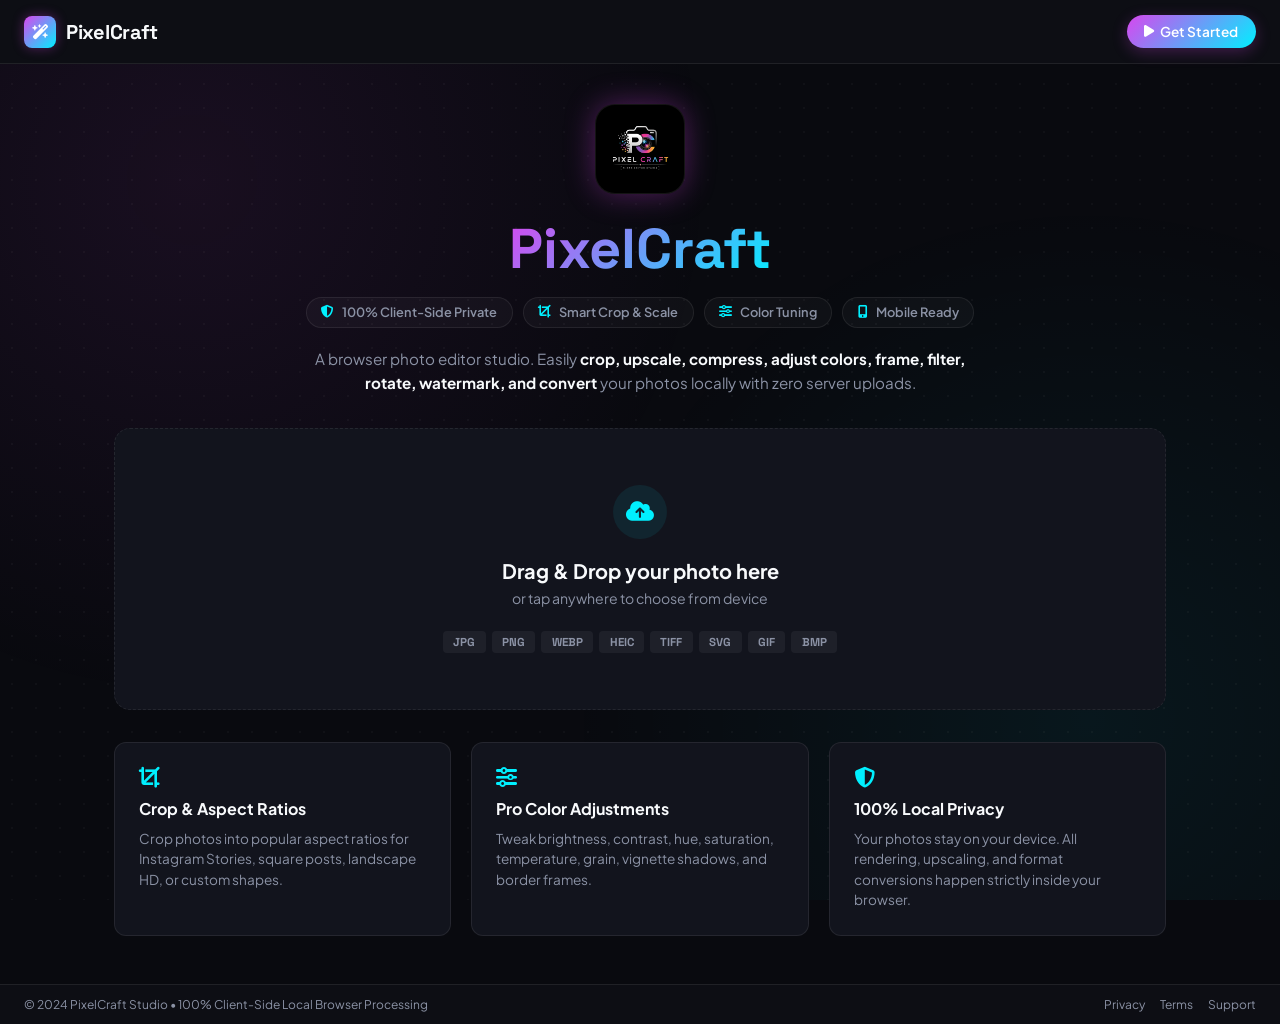
==== commit 884ea288: "Add files via upload" ====
--- a/index.html
+++ b/index.html
@@ -4,10 +4,20 @@
     <meta charset="UTF-8">
     <meta name="viewport" content="width=device-width, initial-scale=1.0, maximum-scale=5.0">
 
-    <!-- SEO Meta Tags -->
-    <title>PixelCraft - Privacy-First Photo Editor & AI Studio</title>
-    <meta name="description" content="Free, privacy-focused online photo editor and AI studio. AI generation, background removal, object erase, crop, upscale, resize, compress, and color tuning.">
+    <!-- SEO & Google Search Meta Tags -->
+    <title>PixelCraft - Privacy-First Browser Photo Editor Studio</title>
+    <meta name="description" content="PixelCraft is a free, privacy-focused online photo editor. Crop, upscale, resize, compress, adjust colors, apply filters, rotate, frame, watermark, and convert your photos 100% locally in your browser.">
+    <meta name="keywords" content="photo editor, crop image, image upscaler, image compressor, photo compressor, color adjustment, film grain, vignette, photo filters, watermark, rotate image, HEIC to JPG">
     <meta name="author" content="PixelCraft Studio">
+
+    <!-- Open Graph (OG) Meta Tags -->
+    <meta property="og:type" content="website">
+    <meta property="og:title" content="PixelCraft - Online Photo Editor Studio">
+    <meta property="og:description" content="Crop, upscale, resize, filter, frame, watermark, compress, and convert images with 100% client-side privacy.">
+    <meta property="og:image" content="logo.png">
+
+    <!-- Favicon -->
+    <link rel="icon" type="image/png" href="logo.png">
 
     <!-- Google Fonts -->
     <link rel="preconnect" href="https://fonts.googleapis.com">
@@ -21,8 +31,873 @@
     <script src="https://unpkg.com/heic2any@0.0.4/dist/heic2any.min.js"></script>
     <script src="https://cdnjs.cloudflare.com/ajax/libs/utif/1.3.0/UTIF.min.js"></script>
 
-    <!-- Custom Stylesheet -->
-    <link rel="stylesheet" href="styles.css">
+    <style>
+        :root {
+            --bg-main: #090a0f;
+            --bg-header: #0d0e14;
+            --bg-sidebar: #0f1017;
+            --bg-card: #12141d;
+            --bg-card-hover: #181b27;
+            --bg-input: #171924;
+            --card-border: rgba(255, 255, 255, 0.08);
+            --card-border-active: rgba(0, 240, 255, 0.3);
+            
+            --primary: #d946ef;
+            --primary-hover: #c026d3;
+            --primary-glow: rgba(217, 70, 239, 0.35);
+            
+            --cyan: #00f0ff;
+            --cyan-glow: rgba(0, 240, 255, 0.25);
+            
+            --accent: #10b981;
+            --text-main: #f8fafc;
+            --text-muted: #8b92a5;
+            --radius-lg: 16px;
+            --radius-md: 12px;
+            --radius-sm: 8px;
+        }
+
+        * {
+            box-sizing: border-box;
+            margin: 0;
+            padding: 0;
+            font-family: 'Plus Jakarta Sans', -apple-system, BlinkMacSystemFont, sans-serif;
+            -webkit-tap-highlight-color: transparent;
+        }
+
+        body {
+            background: var(--bg-main);
+            color: var(--text-main);
+            min-height: 100vh;
+            display: flex;
+            flex-direction: column;
+            position: relative;
+            overflow-x: hidden;
+        }
+
+        /* Ambient Glow & Grid */
+        body::before {
+            content: '';
+            position: fixed;
+            inset: 0;
+            background-image: 
+                radial-gradient(circle at 15% 20%, rgba(217, 70, 239, 0.08) 0%, transparent 40%),
+                radial-gradient(circle at 85% 80%, rgba(0, 240, 255, 0.06) 0%, transparent 40%),
+                radial-gradient(rgba(255, 255, 255, 0.03) 1px, transparent 1px);
+            background-size: 100% 100%, 100% 100%, 24px 24px;
+            pointer-events: none;
+            z-index: 0;
+        }
+
+        ::-webkit-scrollbar { width: 5px; height: 5px; }
+        ::-webkit-scrollbar-track { background: var(--bg-main); }
+        ::-webkit-scrollbar-thumb { background: rgba(255, 255, 255, 0.15); border-radius: 4px; }
+        ::-webkit-scrollbar-thumb:hover { background: var(--cyan); }
+
+        /* HEADER NAVBAR */
+        .app-header {
+            height: 64px;
+            background: var(--bg-header);
+            border-bottom: 1px solid var(--card-border);
+            display: flex;
+            align-items: center;
+            justify-content: space-between;
+            padding: 0 1.5rem;
+            position: relative;
+            z-index: 10;
+        }
+
+        .brand-logo-wrap {
+            display: flex;
+            align-items: center;
+            gap: 10px;
+            cursor: pointer;
+            text-decoration: none;
+        }
+
+        .brand-icon-box {
+            width: 32px;
+            height: 32px;
+            background: linear-gradient(135deg, var(--primary) 0%, var(--cyan) 100%);
+            border-radius: 8px;
+            display: flex;
+            align-items: center;
+            justify-content: center;
+            box-shadow: 0 0 12px var(--primary-glow);
+        }
+
+        .brand-icon-box i {
+            color: #fff;
+            font-size: 0.95rem;
+        }
+
+        .brand-text {
+            font-family: 'Space Grotesk', sans-serif;
+            font-size: 1.25rem;
+            font-weight: 700;
+            color: var(--text-main);
+            letter-spacing: -0.3px;
+        }
+
+        .header-actions {
+            display: flex;
+            align-items: center;
+            gap: 12px;
+        }
+
+        .btn-gradient {
+            background: linear-gradient(135deg, var(--primary) 0%, var(--cyan) 100%);
+            color: #fff;
+            border: none;
+            padding: 0.5rem 1.1rem;
+            border-radius: 20px;
+            font-weight: 600;
+            font-size: 0.85rem;
+            cursor: pointer;
+            display: flex;
+            align-items: center;
+            gap: 6px;
+            transition: all 0.25s ease;
+            box-shadow: 0 4px 15px rgba(217, 70, 239, 0.25);
+        }
+
+        .btn-gradient:hover {
+            opacity: 0.92;
+            transform: translateY(-1px);
+            box-shadow: 0 6px 20px rgba(0, 240, 255, 0.35);
+        }
+
+        /* PAGE VIEWS MANAGEMENT */
+        .page-view {
+            flex: 1;
+            z-index: 1;
+            display: none;
+            opacity: 0;
+            transition: opacity 0.3s ease;
+        }
+
+        .page-view.active {
+            display: flex;
+            flex-direction: column;
+            opacity: 1;
+        }
+
+        /* SCENE LOADER OVERLAY */
+        .scene-loader {
+            display: none;
+            position: fixed;
+            inset: 0;
+            background: rgba(9, 10, 15, 0.94);
+            backdrop-filter: blur(16px);
+            z-index: 9999;
+            flex-direction: column;
+            align-items: center;
+            justify-content: center;
+            gap: 1rem;
+            opacity: 0;
+            transition: opacity 0.3s ease;
+        }
+
+        .scene-loader.active {
+            display: flex;
+            opacity: 1;
+        }
+
+        .scene-loader-card {
+            background: var(--bg-card);
+            border: 1px solid var(--card-border);
+            border-radius: var(--radius-lg);
+            padding: 2.2rem 2.5rem;
+            display: flex;
+            flex-direction: column;
+            align-items: center;
+            text-align: center;
+            box-shadow: 0 20px 50px rgba(0, 0, 0, 0.7);
+            max-width: 360px;
+            width: 100%;
+        }
+
+        .spinner-ring {
+            width: 60px;
+            height: 60px;
+            border: 3px solid rgba(255, 255, 255, 0.08);
+            border-top: 3px solid var(--primary);
+            border-right: 3px solid var(--cyan);
+            border-radius: 50%;
+            animation: spin 0.9s linear infinite;
+            margin-bottom: 1.2rem;
+        }
+
+        .scene-loader h3 {
+            font-family: 'Space Grotesk', sans-serif;
+            font-size: 1.2rem;
+            color: var(--text-main);
+            margin-bottom: 0.3rem;
+        }
+
+        .scene-loader p {
+            font-size: 0.85rem;
+            color: var(--text-muted);
+        }
+
+        /* ================= LANDING PAGE ================= */
+        .landing-container {
+            max-width: 1100px;
+            width: 100%;
+            margin: 0 auto;
+            padding: 2.5rem 1.5rem 3rem;
+            display: flex;
+            flex-direction: column;
+            align-items: center;
+        }
+
+        .hero-logo-box {
+            width: 90px;
+            height: 90px;
+            background: #000;
+            border: 1px solid var(--card-border);
+            border-radius: 20px;
+            display: flex;
+            align-items: center;
+            justify-content: center;
+            margin-bottom: 1.2rem;
+            box-shadow: 0 0 30px var(--primary-glow);
+            position: relative;
+            overflow: hidden;
+        }
+
+        .hero-logo-box img {
+            width: 70px;
+            height: 70px;
+            object-fit: contain;
+        }
+
+        .hero-title {
+            font-family: 'Space Grotesk', sans-serif;
+            font-size: clamp(2.2rem, 5vw, 3.5rem);
+            font-weight: 700;
+            background: linear-gradient(135deg, var(--primary) 0%, var(--cyan) 100%);
+            -webkit-background-clip: text;
+            -webkit-text-fill-color: transparent;
+            margin-bottom: 0.8rem;
+            text-align: center;
+        }
+
+        .badge-bar {
+            display: flex;
+            flex-wrap: wrap;
+            justify-content: center;
+            gap: 10px;
+            margin-bottom: 1.2rem;
+        }
+
+        .feature-pill {
+            background: rgba(255, 255, 255, 0.03);
+            border: 1px solid var(--card-border);
+            padding: 0.4rem 0.9rem;
+            border-radius: 30px;
+            font-size: 0.8rem;
+            font-weight: 600;
+            color: var(--text-muted);
+            display: flex;
+            align-items: center;
+            gap: 8px;
+        }
+
+        .feature-pill i { color: var(--cyan); font-size: 0.8rem; }
+
+        .hero-sub {
+            max-width: 680px;
+            text-align: center;
+            color: var(--text-muted);
+            font-size: 0.95rem;
+            line-height: 1.6;
+            margin-bottom: 2rem;
+        }
+
+        .hero-sub strong { color: var(--text-main); }
+
+        .drop-card {
+            width: 100%;
+            background: var(--bg-card);
+            border: 1px dashed var(--card-border);
+            border-radius: var(--radius-lg);
+            padding: 3.5rem 1.5rem;
+            text-align: center;
+            cursor: pointer;
+            transition: all 0.3s ease;
+            position: relative;
+            margin-bottom: 2rem;
+        }
+
+        .drop-card:hover, .drop-card.dragover {
+            border-color: var(--cyan);
+            background: var(--bg-card-hover);
+            box-shadow: 0 0 25px var(--cyan-glow);
+        }
+
+        .drop-icon-circle {
+            width: 54px;
+            height: 54px;
+            background: rgba(0, 240, 255, 0.08);
+            border-radius: 50%;
+            display: flex;
+            align-items: center;
+            justify-content: center;
+            margin: 0 auto 1.2rem;
+            color: var(--cyan);
+            font-size: 1.4rem;
+        }
+
+        .drop-card h3 {
+            font-size: 1.25rem;
+            font-weight: 700;
+            margin-bottom: 0.4rem;
+        }
+
+        .drop-card p {
+            color: var(--text-muted);
+            font-size: 0.88rem;
+            margin-bottom: 1.5rem;
+        }
+
+        .format-pills {
+            display: flex;
+            flex-wrap: wrap;
+            justify-content: center;
+            gap: 6px;
+        }
+
+        .format-pill {
+            background: rgba(255, 255, 255, 0.05);
+            color: var(--text-muted);
+            padding: 0.25rem 0.65rem;
+            border-radius: 4px;
+            font-size: 0.72rem;
+            font-weight: 700;
+            font-family: 'Space Grotesk', sans-serif;
+        }
+
+        #file-input { display: none; }
+
+        .features-grid {
+            display: grid;
+            grid-template-columns: repeat(auto-fit, minmax(280px, 1fr));
+            gap: 1.25rem;
+            width: 100%;
+        }
+
+        .feature-card {
+            background: var(--bg-card);
+            border: 1px solid var(--card-border);
+            border-radius: var(--radius-md);
+            padding: 1.5rem;
+            display: flex;
+            flex-direction: column;
+            gap: 10px;
+            transition: transform 0.25s ease;
+        }
+
+        .feature-card:hover {
+            transform: translateY(-3px);
+            border-color: rgba(255, 255, 255, 0.15);
+        }
+
+        .feature-card i {
+            font-size: 1.3rem;
+            color: var(--cyan);
+        }
+
+        .feature-card h4 {
+            font-size: 1rem;
+            font-weight: 700;
+        }
+
+        .feature-card p {
+            font-size: 0.85rem;
+            color: var(--text-muted);
+            line-height: 1.5;
+        }
+
+        /* ================= EDITOR DASHBOARD PAGE ================= */
+        .editor-workspace {
+            display: grid;
+            grid-template-columns: 200px 380px 1fr;
+            flex: 1;
+            min-height: calc(100vh - 100px);
+            overflow: hidden;
+        }
+
+        /* LEFT SIDEBAR */
+        .sidebar {
+            background: var(--bg-sidebar);
+            border-right: 1px solid var(--card-border);
+            padding: 1.25rem 0.75rem;
+            display: flex;
+            flex-direction: column;
+            gap: 1.5rem;
+        }
+
+        .sidebar-title-box {
+            padding: 0 0.5rem;
+        }
+
+        .sidebar-title {
+            font-family: 'Space Grotesk', sans-serif;
+            font-size: 0.95rem;
+            font-weight: 700;
+            color: var(--text-main);
+        }
+
+        .sidebar-sub {
+            font-size: 0.75rem;
+            color: var(--text-muted);
+        }
+
+        .sidebar-menu {
+            display: flex;
+            flex-direction: column;
+            gap: 4px;
+            list-style: none;
+        }
+
+        .sidebar-tab {
+            background: transparent;
+            border: none;
+            color: var(--text-muted);
+            padding: 0.75rem 1rem;
+            border-radius: var(--radius-sm);
+            font-size: 0.85rem;
+            font-weight: 600;
+            cursor: pointer;
+            display: flex;
+            align-items: center;
+            gap: 12px;
+            width: 100%;
+            text-align: left;
+            transition: all 0.2s ease;
+        }
+
+        .sidebar-tab i {
+            font-size: 0.95rem;
+            width: 18px;
+            text-align: center;
+        }
+
+        .sidebar-tab:hover {
+            color: var(--text-main);
+            background: rgba(255, 255, 255, 0.03);
+        }
+
+        .sidebar-tab.active {
+            background: linear-gradient(90deg, rgba(217, 70, 239, 0.25) 0%, rgba(217, 70, 239, 0.05) 100%);
+            color: #fff;
+            border-left: 3px solid var(--primary);
+            box-shadow: inset 0 0 10px rgba(217, 70, 239, 0.1);
+        }
+
+        /* CENTER CONTROLS PANEL */
+        .controls-panel {
+            background: var(--bg-card);
+            border-right: 1px solid var(--card-border);
+            padding: 1.5rem;
+            overflow-y: auto;
+            display: flex;
+            flex-direction: column;
+            justify-content: space-between;
+        }
+
+        .panel-header {
+            font-family: 'Space Grotesk', sans-serif;
+            font-size: 1.1rem;
+            font-weight: 700;
+            margin-bottom: 1.5rem;
+            color: var(--text-main);
+            display: flex;
+            align-items: center;
+            justify-content: space-between;
+        }
+
+        .tab-panel { display: none; }
+        .tab-panel.active { display: block; }
+
+        .control-group { margin-bottom: 1.25rem; }
+        .control-group label {
+            display: flex;
+            justify-content: space-between;
+            align-items: center;
+            font-size: 0.82rem;
+            font-weight: 600;
+            margin-bottom: 0.5rem;
+            color: var(--text-main);
+        }
+
+        .value-badge {
+            color: var(--cyan);
+            font-family: 'Space Grotesk', sans-serif;
+            font-weight: 700;
+            font-size: 0.82rem;
+        }
+
+        .input-row { display: flex; gap: 10px; align-items: center; }
+
+        input[type="number"], input[type="text"], select {
+            width: 100%;
+            height: 42px;
+            padding: 0 0.85rem;
+            border-radius: var(--radius-sm);
+            border: 1px solid var(--card-border);
+            background: var(--bg-input);
+            color: var(--text-main);
+            outline: none;
+            font-size: 0.85rem;
+            transition: border-color 0.2s ease;
+        }
+
+        input[type="number"]:focus, input[type="text"]:focus, select:focus {
+            border-color: var(--cyan);
+        }
+
+        .btn-grid {
+            display: grid;
+            grid-template-columns: repeat(2, 1fr);
+            gap: 8px;
+        }
+
+        .btn-grid-4 {
+            display: grid;
+            grid-template-columns: repeat(4, 1fr);
+            gap: 8px;
+        }
+
+        .btn-grid-3 {
+            display: grid;
+            grid-template-columns: repeat(3, 1fr);
+            gap: 8px;
+        }
+
+        .preset-btn {
+            background: var(--bg-input);
+            border: 1px solid var(--card-border);
+            color: var(--text-muted);
+            padding: 0.6rem 0.4rem;
+            border-radius: var(--radius-sm);
+            font-size: 0.78rem;
+            font-weight: 600;
+            cursor: pointer;
+            text-align: center;
+            transition: all 0.2s ease;
+        }
+
+        .preset-btn:hover {
+            color: var(--text-main);
+            border-color: rgba(255, 255, 255, 0.2);
+        }
+
+        .preset-btn.active {
+            background: rgba(0, 240, 255, 0.08);
+            border-color: var(--cyan);
+            color: var(--cyan);
+            box-shadow: 0 0 10px rgba(0, 240, 255, 0.15);
+        }
+
+        .aspect-ratio-btn {
+            background: var(--bg-input);
+            border: 1px solid var(--card-border);
+            color: var(--text-muted);
+            min-width: 42px;
+            height: 42px;
+            border-radius: var(--radius-sm);
+            cursor: pointer;
+            display: flex;
+            align-items: center;
+            justify-content: center;
+        }
+
+        .aspect-ratio-btn.active {
+            color: var(--cyan);
+            border-color: var(--cyan);
+            background: rgba(0, 240, 255, 0.1);
+        }
+
+        /* SLIDERS */
+        .slider-container { display: flex; align-items: center; height: 32px; }
+        input[type="range"] {
+            flex: 1;
+            height: 6px;
+            -webkit-appearance: none;
+            background: rgba(255, 255, 255, 0.1);
+            border-radius: 3px;
+            outline: none;
+        }
+        input[type="range"]::-webkit-slider-thumb {
+            -webkit-appearance: none;
+            width: 18px;
+            height: 18px;
+            border-radius: 50%;
+            background: var(--cyan);
+            cursor: pointer;
+            box-shadow: 0 0 10px var(--cyan);
+        }
+
+        /* ACTION BUTTONS */
+        .btn-action-primary {
+            width: 100%;
+            height: 44px;
+            background: linear-gradient(135deg, var(--primary) 0%, var(--cyan) 100%);
+            color: #fff;
+            border: none;
+            border-radius: var(--radius-sm);
+            font-weight: 700;
+            font-size: 0.88rem;
+            cursor: pointer;
+            display: flex;
+            align-items: center;
+            justify-content: center;
+            gap: 8px;
+            box-shadow: 0 4px 15px rgba(217, 70, 239, 0.3);
+            transition: all 0.25s ease;
+            margin-top: 1rem;
+        }
+
+        .btn-action-primary:hover {
+            opacity: 0.95;
+            transform: translateY(-1px);
+            box-shadow: 0 6px 20px rgba(0, 240, 255, 0.4);
+        }
+
+        .btn-action-secondary {
+            width: 100%;
+            height: 42px;
+            background: rgba(255, 255, 255, 0.05);
+            border: 1px solid var(--card-border);
+            color: var(--text-main);
+            border-radius: var(--radius-sm);
+            font-weight: 600;
+            font-size: 0.85rem;
+            cursor: pointer;
+            display: flex;
+            align-items: center;
+            justify-content: center;
+            gap: 8px;
+            transition: all 0.2s ease;
+        }
+
+        .btn-action-secondary:hover {
+            background: rgba(255, 255, 255, 0.1);
+        }
+
+        /* RIGHT PREVIEW STAGE */
+        .preview-panel {
+            background: var(--bg-main);
+            padding: 2rem;
+            display: flex;
+            flex-direction: column;
+            align-items: center;
+            justify-content: center;
+            position: relative;
+        }
+
+        .preview-card-wrap {
+            width: 100%;
+            max-width: 720px;
+            background: var(--bg-card);
+            border: 1px solid var(--card-border);
+            border-radius: var(--radius-lg);
+            padding: 1.5rem;
+            display: flex;
+            flex-direction: column;
+            align-items: center;
+            box-shadow: 0 10px 40px rgba(0, 0, 0, 0.5);
+        }
+
+        .preview-card-header {
+            width: 100%;
+            text-align: center;
+            font-family: 'Space Grotesk', sans-serif;
+            font-size: 1.1rem;
+            font-weight: 700;
+            margin-bottom: 1.2rem;
+            color: var(--text-main);
+        }
+
+        .canvas-container {
+            width: 100%;
+            min-height: 320px;
+            max-height: 460px;
+            background-color: #0d0e14;
+            background-image: 
+                linear-gradient(45deg, #151722 25%, transparent 25%), 
+                linear-gradient(-45deg, #151722 25%, transparent 25%), 
+                linear-gradient(45deg, transparent 75%, #151722 75%), 
+                linear-gradient(-45deg, transparent 75%, #151722 75%);
+            background-size: 16px 16px;
+            background-position: 0 0, 0 8px, 8px -8px, -8px 0px;
+            border-radius: var(--radius-md);
+            border: 1px solid var(--card-border);
+            display: flex;
+            align-items: center;
+            justify-content: center;
+            position: relative;
+            overflow: hidden;
+            padding: 1rem;
+        }
+
+        .canvas-container img {
+            max-width: 100%;
+            max-height: 420px;
+            object-fit: contain;
+            border-radius: 4px;
+            box-shadow: 0 8px 24px rgba(0, 0, 0, 0.6);
+        }
+
+        .info-pills-bar {
+            display: flex;
+            gap: 16px;
+            margin-top: 1rem;
+            font-size: 0.8rem;
+            color: var(--text-muted);
+            font-family: 'Space Grotesk', sans-serif;
+        }
+
+        .info-pills-bar span {
+            display: flex;
+            align-items: center;
+            gap: 6px;
+        }
+
+        .info-pills-bar i { color: var(--cyan); }
+
+        .download-btn-bottom {
+            margin-top: 1.25rem;
+            width: 100%;
+            height: 44px;
+            background: rgba(255, 255, 255, 0.05);
+            border: 1px solid var(--card-border);
+            color: var(--text-main);
+            border-radius: var(--radius-sm);
+            font-weight: 600;
+            font-size: 0.88rem;
+            text-decoration: none;
+            display: none;
+            align-items: center;
+            justify-content: center;
+            gap: 8px;
+            transition: all 0.2s ease;
+        }
+
+        .download-btn-bottom:hover {
+            background: rgba(255, 255, 255, 0.1);
+            border-color: var(--cyan);
+            color: var(--cyan);
+        }
+
+        /* LOADER OVER PREVIEW */
+        .loader-overlay {
+            display: none;
+            position: absolute;
+            inset: 0;
+            background: rgba(9, 10, 15, 0.85);
+            backdrop-filter: blur(6px);
+            flex-direction: column;
+            align-items: center;
+            justify-content: center;
+            gap: 10px;
+            z-index: 5;
+        }
+
+        .loader-spinner {
+            width: 36px;
+            height: 36px;
+            border: 3px solid rgba(255, 255, 255, 0.1);
+            border-top: 3px solid var(--cyan);
+            border-radius: 50%;
+            animation: spin 0.8s linear infinite;
+        }
+
+        @keyframes spin { 0% { transform: rotate(0deg); } 100% { transform: rotate(360deg); } }
+
+        /* FOOTER */
+        .app-footer {
+            height: 40px;
+            background: var(--bg-header);
+            border-top: 1px solid var(--card-border);
+            padding: 0 1.5rem;
+            display: flex;
+            align-items: center;
+            justify-content: space-between;
+            font-size: 0.75rem;
+            color: var(--text-muted);
+            z-index: 10;
+        }
+
+        .footer-links { display: flex; gap: 15px; }
+        .footer-links a { color: var(--text-muted); text-decoration: none; }
+        .footer-links a:hover { color: var(--text-main); }
+
+        /* RESPONSIVE BREAKPOINTS (MOBILE & TABLET) */
+        @media (max-width: 960px) {
+            .editor-workspace {
+                display: flex;
+                flex-direction: column;
+                overflow-y: auto;
+            }
+
+            .sidebar {
+                border-right: none;
+                border-bottom: 1px solid var(--card-border);
+                padding: 0.75rem;
+                flex-direction: row;
+                align-items: center;
+                gap: 1rem;
+                overflow-x: auto;
+            }
+
+            .sidebar-title-box { display: none; }
+
+            .sidebar-menu {
+                flex-direction: row;
+                gap: 6px;
+                width: 100%;
+                overflow-x: auto;
+                padding-bottom: 4px;
+            }
+
+            .sidebar-tab {
+                white-space: nowrap;
+                padding: 0.5rem 0.85rem;
+                width: auto;
+            }
+
+            .sidebar-tab.active {
+                border-left: none;
+                border-bottom: 2px solid var(--primary);
+            }
+
+            .controls-panel {
+                border-right: none;
+                border-bottom: 1px solid var(--card-border);
+                padding: 1.25rem;
+            }
+
+            .preview-panel {
+                padding: 1.25rem 1rem;
+            }
+
+            .canvas-container {
+                min-height: 240px;
+            }
+            
+            .app-footer {
+                flex-direction: column;
+                justify-content: center;
+                gap: 4px;
+                height: auto;
+                padding: 0.75rem;
+                text-align: center;
+            }
+        }
+    </style>
 </head>
 <body>
 
@@ -32,7 +907,7 @@
             <div class="brand-icon-box">
                 <i class="fa-solid fa-wand-magic-sparkles"></i>
             </div>
-            <span class="brand-text">PixelCraft AI</span>
+            <span class="brand-text">PixelCraft</span>
         </a>
 
         <div class="header-actions">
@@ -54,24 +929,24 @@
         </div>
     </div>
 
-    <!-- ================= LANDING PAGE ================= -->
+    <!-- ================= PAGE 1: LANDING PAGE ================= -->
     <div id="landing-page" class="page-view active">
         <main class="landing-container">
             <div class="hero-logo-box">
-                <i class="fa-solid fa-wand-magic-sparkles" style="font-size: 2.5rem; color: var(--cyan);"></i>
+                <img src="logo.png" alt="PixelCraft Logo" onerror="this.onerror=null; this.src='data:image/svg+xml;utf8,<svg xmlns=\'http://www.w3.org/2000/svg\' viewBox=\'0 0 100 100\'><rect width=\'100\' height=\'100\' rx=\'20\' fill=\'%23d946ef\'/><circle cx=\'50\' cy=\'50\' r=\'20\' fill=\'%2300f0ff\'/></svg>';">
             </div>
 
-            <h1 class="hero-title">PixelCraft AI</h1>
+            <h1 class="hero-title">PixelCraft</h1>
 
             <div class="badge-bar">
-                <div class="feature-pill ai-badge"><i class="fa-solid fa-robot"></i> Cloudflare Workers AI</div>
-                <div class="feature-pill ai-badge"><i class="fa-solid fa-scissors"></i> AI Remove Background</div>
-                <div class="feature-pill ai-badge"><i class="fa-solid fa-eraser"></i> AI Object Eraser</div>
-                <div class="feature-pill"><i class="fa-solid fa-bolt"></i> Off-Thread Web Workers</div>
+                <div class="feature-pill"><i class="fa-solid fa-shield-halved"></i> 100% Client-Side Private</div>
+                <div class="feature-pill"><i class="fa-solid fa-crop"></i> Smart Crop & Scale</div>
+                <div class="feature-pill"><i class="fa-solid fa-sliders"></i> Color Tuning</div>
+                <div class="feature-pill"><i class="fa-solid fa-mobile-screen-button"></i> Mobile Ready</div>
             </div>
 
             <p class="hero-sub">
-                A high-performance browser photo editor & AI studio. Generate <strong>AI images, remove backgrounds, erase objects, crop, upscale, compress, and tune colors</strong> smoothly.
+                A browser photo editor studio. Easily <strong>crop, upscale, compress, adjust colors, frame, filter, rotate, watermark, and convert</strong> your photos locally with zero server uploads.
             </p>
 
             <div class="drop-card" id="drop-zone">
@@ -88,54 +963,47 @@
                     <span class="format-pill">HEIC</span>
                     <span class="format-pill">TIFF</span>
                     <span class="format-pill">SVG</span>
+                    <span class="format-pill">GIF</span>
                     <span class="format-pill">BMP</span>
                 </div>
             </div>
 
+            <!-- HIDDEN FILE INPUT -->
             <input type="file" id="file-input" accept="image/*">
 
             <div class="features-grid">
                 <div class="feature-card">
-                    <i class="fa-solid fa-wand-magic-sparkles ai-icon"></i>
-                    <h4>AI Image Generation</h4>
-                    <p>Integrates with Cloudflare Workers AI API (saurav-z/free-image-generation-api) directly in your browser.</p>
+                    <i class="fa-solid fa-crop"></i>
+                    <h4>Crop & Aspect Ratios</h4>
+                    <p>Crop photos into popular aspect ratios for Instagram Stories, square posts, landscape HD, or custom shapes.</p>
                 </div>
                 <div class="feature-card">
-                    <i class="fa-solid fa-eraser ai-icon"></i>
-                    <h4>AI Inpainting Object Eraser</h4>
-                    <p>Draw a mask over unwanted text or people to erase them using non-blocking Web Worker algorithm processing.</p>
+                    <i class="fa-solid fa-sliders"></i>
+                    <h4>Pro Color Adjustments</h4>
+                    <p>Tweak brightness, contrast, hue, saturation, temperature, grain, vignette shadows, and border frames.</p>
                 </div>
                 <div class="feature-card">
-                    <i class="fa-solid fa-bolt"></i>
-                    <h4>Smooth Multithreaded UI</h4>
-                    <p>Image processing tasks run on background worker threads, ensuring the UI remains fluid and responsive.</p>
+                    <i class="fa-solid fa-shield-halved"></i>
+                    <h4>100% Local Privacy</h4>
+                    <p>Your photos stay on your device. All rendering, upscaling, and format conversions happen strictly inside your browser.</p>
                 </div>
             </div>
         </main>
     </div>
 
-    <!-- ================= EDITOR DASHBOARD PAGE ================= -->
+    <!-- ================= PAGE 2: EDITOR STUDIO PAGE ================= -->
     <div id="editor-page" class="page-view">
         <div class="editor-workspace">
             
             <!-- LEFT SIDEBAR -->
             <aside class="sidebar">
                 <div class="sidebar-title-box">
-                    <div class="sidebar-title">PixelCraft Studio</div>
-                    <div class="sidebar-sub">AI & Edit Suite</div>
+                    <div class="sidebar-title">Tools</div>
+                    <div class="sidebar-sub">Edit Suite</div>
                 </div>
 
-                <div class="sidebar-section-label">AI Studio Tools</div>
                 <ul class="sidebar-menu">
-                    <li><button class="sidebar-tab ai-tab active" data-tab="tab-ai-gen"><i class="fa-solid fa-robot"></i> AI Generator</button></li>
-                    <li><button class="sidebar-tab ai-tab" data-tab="tab-ai-bg"><i class="fa-solid fa-scissors"></i> AI Remove BG</button></li>
-                    <li><button class="sidebar-tab ai-tab" data-tab="tab-ai-erase"><i class="fa-solid fa-eraser"></i> AI Object Erase</button></li>
-                    <li><button class="sidebar-tab ai-tab" data-tab="tab-ai-style"><i class="fa-solid fa-paintbrush"></i> AI Style Transfer</button></li>
-                </ul>
-
-                <div class="sidebar-section-label">Photo Editing Tools</div>
-                <ul class="sidebar-menu">
-                    <li><button class="sidebar-tab" data-tab="tab-crop"><i class="fa-solid fa-crop"></i> Crop</button></li>
+                    <li><button class="sidebar-tab active" data-tab="tab-crop"><i class="fa-solid fa-crop"></i> Crop</button></li>
                     <li><button class="sidebar-tab" data-tab="tab-scale"><i class="fa-solid fa-expand"></i> Scale</button></li>
                     <li><button class="sidebar-tab" data-tab="tab-adjust"><i class="fa-solid fa-sliders"></i> Color Adjust</button></li>
                     <li><button class="sidebar-tab" data-tab="tab-filters"><i class="fa-solid fa-palette"></i> Filters</button></li>
@@ -151,134 +1019,10 @@
             <!-- CENTER CONTROLS PANEL -->
             <section class="controls-panel">
                 <div>
-                    <!-- TAB AI 1: AI GENERATOR -->
-                    <div class="tab-panel active" id="tab-ai-gen">
-                        <div class="panel-header">AI Image Generator</div>
-
-                        <div class="control-group">
-                            <label>Prompt Description</label>
-                            <textarea id="ai-gen-prompt" placeholder="A futuristic cybernetic city skyline at sunset, photorealistic 8k detail..."></textarea>
-                        </div>
-
-                        <div class="control-group">
-                            <label>Artistic Style Preset</label>
-                            <select id="ai-gen-style">
-                                <option value="photorealistic" selected>Photorealistic HD</option>
-                                <option value="anime">Anime / Studio Ghibli</option>
-                                <option value="cyberpunk">Cyberpunk Neon</option>
-                                <option value="digital-art">Digital Art / Concept Art</option>
-                                <option value="fantasy">Epic Fantasy Illustration</option>
-                                <option value="3d-render">3D Pixar Style Render</option>
-                                <option value="cinematic">Cinematic Movie Still</option>
-                            </select>
-                        </div>
-
-                        <div class="api-config-box">
-                            <div class="api-config-title">
-                                <i class="fa-solid fa-server" style="color: var(--cyan);"></i> Cloudflare Worker API Setup
-                            </div>
-                            <div class="control-group" style="margin-bottom: 0.6rem;">
-                                <label style="font-size: 0.75rem;">Worker API Endpoint URL</label>
-                                <input type="text" id="ai-cf-endpoint" placeholder="https://my-worker.workers.dev" style="height: 36px; font-size: 0.8rem;">
-                            </div>
-                            <div class="control-group" style="margin-bottom: 0;">
-                                <label style="font-size: 0.75rem;">API Key (x-api-key header)</label>
-                                <input type="text" id="ai-cf-key" placeholder="Optional secret key" style="height: 36px; font-size: 0.8rem;">
-                            </div>
-                        </div>
-
-                        <button class="btn-action-primary" id="btn-run-ai-gen">
-                            <i class="fa-solid fa-wand-magic-sparkles"></i> Generate AI Image
-                        </button>
-                    </div>
-
-                    <!-- TAB AI 2: AI REMOVE BACKGROUND -->
-                    <div class="tab-panel" id="tab-ai-bg">
-                        <div class="panel-header">AI Background Removal</div>
-
-                        <div class="control-group">
-                            <label>Removal Mode</label>
-                            <select id="bg-removal-mode">
-                                <option value="saliency" selected>AI Subject Isolation (Auto Saliency)</option>
-                                <option value="chroma-white">Remove Light/White Background</option>
-                                <option value="chroma-black">Remove Dark/Black Background</option>
-                                <option value="chroma-green">Chroma Key Green Screen</option>
-                            </select>
-                        </div>
-
-                        <div class="control-group">
-                            <label>Sensitivity Threshold <span class="value-badge" id="bg-thresh-val">40%</span></label>
-                            <div class="slider-container">
-                                <input type="range" id="bg-thresh-slider" min="10" max="90" value="40">
-                            </div>
-                        </div>
-
-                        <div class="control-group">
-                            <label>Background Fill Style</label>
-                            <select id="bg-replacement-type">
-                                <option value="transparent" selected>Transparent (PNG Cutout)</option>
-                                <option value="solid">Solid Color</option>
-                            </select>
-                        </div>
-
-                        <div class="control-group" id="bg-color-group" style="display: none;">
-                            <label>Replacement Solid Color</label>
-                            <input type="color" id="bg-solid-color" value="#00f0ff" style="height: 42px; width: 100%; cursor: pointer;">
-                        </div>
-
-                        <button class="btn-action-primary" id="btn-run-ai-bg">
-                            <i class="fa-solid fa-scissors"></i> Remove Background
-                        </button>
-                    </div>
-
-                    <!-- TAB AI 3: AI OBJECT ERASER -->
-                    <div class="tab-panel" id="tab-ai-erase">
-                        <div class="panel-header">AI Object Eraser (Inpaint)</div>
-
-                        <div class="info-tip-box">
-                            <i class="fa-solid fa-lightbulb" style="color: var(--primary);"></i> Draw a red mask over unwanted objects on the preview canvas, then click <strong>Erase Object</strong>.
-                        </div>
-
-                        <div class="control-group">
-                            <label>Brush Size <span class="value-badge" id="erase-brush-val">25px</span></label>
-                            <div class="slider-container">
-                                <input type="range" id="erase-brush-slider" min="5" max="80" value="25">
-                            </div>
-                        </div>
-
-                        <div class="input-row" style="margin-bottom: 1rem;">
-                            <button class="btn-action-secondary" id="btn-clear-mask"><i class="fa-solid fa-rotate-left"></i> Clear Mask</button>
-                        </div>
-
-                        <button class="btn-action-primary" id="btn-run-ai-erase">
-                            <i class="fa-solid fa-eraser"></i> Erase Object
-                        </button>
-                    </div>
-
-                    <!-- TAB AI 4: AI STYLE TRANSFER -->
-                    <div class="tab-panel" id="tab-ai-style">
-                        <div class="panel-header">AI Re-Imagine & Style Transfer</div>
-
-                        <div class="control-group">
-                            <label>Preset AI Style</label>
-                            <div class="btn-grid">
-                                <button class="preset-btn style-preset-btn active" data-style="Studio Light">Studio Light</button>
-                                <button class="preset-btn style-preset-btn" data-style="Cyberpunk Neon City">Cyberpunk</button>
-                                <button class="preset-btn style-preset-btn" data-style="Anime Ghibli Style">Anime Art</button>
-                                <button class="preset-btn style-preset-btn" data-style="Oil Painting Masterpiece">Oil Canvas</button>
-                                <button class="preset-btn style-preset-btn" data-style="Pencil Charcoal Sketch">Charcoal Sketch</button>
-                                <button class="preset-btn style-preset-btn" data-style="3D Pixar Character Render">3D Pixar</button>
-                            </div>
-                        </div>
-
-                        <button class="btn-action-primary" id="btn-run-ai-style">
-                            <i class="fa-solid fa-paintbrush"></i> Apply AI Style
-                        </button>
-                    </div>
-
-                    <!-- CROP PANEL -->
-                    <div class="tab-panel" id="tab-crop">
+                    <!-- TAB 0: CROP & ASPECT RATIO (NEW) -->
+                    <div class="tab-panel active" id="tab-crop">
                         <div class="panel-header">Crop & Aspect Ratio</div>
+
                         <div class="control-group">
                             <label>Aspect Ratio Preset</label>
                             <div class="btn-grid-3">
@@ -290,18 +1034,37 @@
                                 <button class="preset-btn crop-ratio-btn" data-ratio="3:2">3:2 Photo</button>
                             </div>
                         </div>
-                        <div class="control-group">
-                            <label>Crop Zoom <span class="value-badge" id="crop-zoom-val">100%</span></label>
+
+                        <div class="control-group">
+                            <label>Crop Zoom / Scale <span class="value-badge" id="crop-zoom-val">100%</span></label>
                             <div class="slider-container">
                                 <input type="range" id="crop-zoom-slider" min="100" max="250" value="100">
                             </div>
                         </div>
-                        <button class="btn-action-secondary" id="reset-crop-btn"><i class="fa-solid fa-rotate-left"></i> Reset Crop</button>
+
+                        <div class="control-group">
+                            <label>Horizontal Position Offset <span class="value-badge" id="crop-x-val">0%</span></label>
+                            <div class="slider-container">
+                                <input type="range" id="crop-x-slider" min="-100" max="100" value="0">
+                            </div>
+                        </div>
+
+                        <div class="control-group">
+                            <label>Vertical Position Offset <span class="value-badge" id="crop-y-val">0%</span></label>
+                            <div class="slider-container">
+                                <input type="range" id="crop-y-slider" min="-100" max="100" value="0">
+                            </div>
+                        </div>
+
+                        <button class="btn-action-secondary" id="reset-crop-btn">
+                            <i class="fa-solid fa-rotate-left"></i> Reset Crop Position
+                        </button>
                     </div>
 
-                    <!-- SCALE PANEL -->
+                    <!-- TAB 1: SCALE & RESIZE -->
                     <div class="tab-panel" id="tab-scale">
                         <div class="panel-header">Scale & Upscale</div>
+
                         <div class="control-group">
                             <label>Upscale Multiplier <span class="value-badge" id="upscale-badge">1x</span></label>
                             <div class="btn-grid-4">
@@ -311,121 +1074,287 @@
                                 <button class="preset-btn upscale-btn" data-scale="4">4x</button>
                             </div>
                         </div>
-                        <div class="control-group">
-                            <label>Sharpen Detail <span class="value-badge" id="sharpen-val">35%</span></label>
+
+                        <div class="control-group">
+                            <label>Algorithm Mode</label>
+                            <select id="upscale-mode">
+                                <option value="smart">Smart Interpolation</option>
+                                <option value="sharp" selected>Sharp Edge & Detail</option>
+                                <option value="pixel">Pixel Art Crisp</option>
+                            </select>
+                        </div>
+
+                        <div class="control-group">
+                            <label>Detail Sharpening <span class="value-badge" id="sharpen-val">35%</span></label>
                             <div class="slider-container">
                                 <input type="range" id="sharpen-slider" min="0" max="100" value="35">
                             </div>
                         </div>
-                        <div class="control-group">
-                            <label>Dimensions (px)</label>
+
+                        <div class="control-group">
+                            <label>Custom Dimensions (px)</label>
                             <div class="input-row">
                                 <input type="number" id="img-width" placeholder="Width">
                                 <span style="color: var(--text-muted); font-weight: 700;">×</span>
                                 <input type="number" id="img-height" placeholder="Height">
+                                <button class="aspect-ratio-btn active" id="aspect-ratio-toggle" title="Lock Aspect Ratio">
+                                    <i class="fa-solid fa-link"></i>
+                                </button>
                             </div>
                         </div>
                     </div>
 
-                    <!-- COLOR ADJUST PANEL -->
+                    <!-- TAB 2: COLOR ADJUSTMENTS (NEW) -->
                     <div class="tab-panel" id="tab-adjust">
                         <div class="panel-header">Color Tuning</div>
+
                         <div class="control-group">
                             <label>Brightness <span class="value-badge" id="brightness-val">100%</span></label>
                             <div class="slider-container"><input type="range" id="brightness-slider" min="0" max="200" value="100"></div>
                         </div>
+
                         <div class="control-group">
                             <label>Contrast <span class="value-badge" id="contrast-val">100%</span></label>
                             <div class="slider-container"><input type="range" id="contrast-slider" min="0" max="200" value="100"></div>
                         </div>
+
                         <div class="control-group">
                             <label>Saturation <span class="value-badge" id="saturate-val">100%</span></label>
                             <div class="slider-container"><input type="range" id="saturate-slider" min="0" max="200" value="100"></div>
                         </div>
+
                         <div class="control-group">
                             <label>Hue Rotation <span class="value-badge" id="hue-val">0°</span></label>
                             <div class="slider-container"><input type="range" id="hue-slider" min="0" max="360" value="0"></div>
                         </div>
-                        <button class="btn-action-secondary" id="reset-adjust-btn"><i class="fa-solid fa-rotate-left"></i> Reset Adjustments</button>
+
+                        <div class="control-group">
+                            <label>Color Temperature / Warmth <span class="value-badge" id="temp-val">0</span></label>
+                            <div class="slider-container"><input type="range" id="temp-slider" min="-100" max="100" value="0"></div>
+                        </div>
+
+                        <div class="control-group">
+                            <label>Grayscale <span class="value-badge" id="grayscale-val">0%</span></label>
+                            <div class="slider-container"><input type="range" id="grayscale-slider" min="0" max="100" value="0"></div>
+                        </div>
+
+                        <div class="control-group">
+                            <label>Invert Colors <span class="value-badge" id="invert-val">0%</span></label>
+                            <div class="slider-container"><input type="range" id="invert-slider" min="0" max="100" value="0"></div>
+                        </div>
+
+                        <button class="btn-action-secondary" id="reset-adjust-btn">
+                            <i class="fa-solid fa-rotate-left"></i> Reset Color Adjustments
+                        </button>
                     </div>
 
-                    <!-- FILTERS PANEL -->
+                    <!-- TAB 3: FILTERS -->
                     <div class="tab-panel" id="tab-filters">
                         <div class="panel-header">Aesthetic Filters</div>
-                        <div class="control-group">
+
+                        <div class="control-group">
+                            <label>Presets</label>
                             <div class="btn-grid-4">
                                 <button class="preset-btn filter-preset-btn active" data-preset="normal">Normal</button>
                                 <button class="preset-btn filter-preset-btn" data-preset="vintage">Vintage</button>
                                 <button class="preset-btn filter-preset-btn" data-preset="bw">B & W</button>
-                                <button class="preset-btn filter-preset-btn" data-preset="warm">Warm</button>
+                                <button class="preset-btn filter-preset-btn" data-preset="warm">Warm Glow</button>
                                 <button class="preset-btn filter-preset-btn" data-preset="cool">Cool Cyber</button>
+                                <button class="preset-btn filter-preset-btn" data-preset="dramatic">Dramatic</button>
+                                <button class="preset-btn filter-preset-btn" data-preset="invert">Inverted</button>
                                 <button class="preset-btn filter-preset-btn" data-preset="sepia">Sepia</button>
                             </div>
                         </div>
-                        <button class="btn-action-secondary" id="reset-filters-btn"><i class="fa-solid fa-rotate-left"></i> Reset Filters</button>
+
+                        <div class="control-group">
+                            <label>Blur Intensity <span class="value-badge" id="blur-val">0px</span></label>
+                            <div class="slider-container"><input type="range" id="blur-slider" min="0" max="20" value="0"></div>
+                        </div>
+
+                        <div class="control-group">
+                            <label>Sepia Tone <span class="value-badge" id="sepia-val">0%</span></label>
+                            <div class="slider-container"><input type="range" id="sepia-slider" min="0" max="100" value="0"></div>
+                        </div>
+
+                        <button class="btn-action-secondary" id="reset-filters-btn">
+                            <i class="fa-solid fa-rotate-left"></i> Reset Filters
+                        </button>
                     </div>
 
-                    <!-- EFFECTS PANEL -->
+                    <!-- TAB 4: EFFECTS (GRAIN, VIGNETTE, PIXELATE) (NEW) -->
                     <div class="tab-panel" id="tab-effects">
                         <div class="panel-header">Effects & Overlays</div>
+
                         <div class="control-group">
                             <label>Film Grain Noise <span class="value-badge" id="grain-val">0%</span></label>
-                            <div class="slider-container"><input type="range" id="grain-slider" min="0" max="100" value="0"></div>
-                        </div>
-                        <div class="control-group">
-                            <label>Vignette Shadow <span class="value-badge" id="vignette-val">0%</span></label>
-                            <div class="slider-container"><input type="range" id="vignette-slider" min="0" max="100" value="0"></div>
-                        </div>
-                        <button class="btn-action-secondary" id="reset-effects-btn"><i class="fa-solid fa-rotate-left"></i> Clear Effects</button>
+                            <div class="slider-container">
+                                <input type="range" id="grain-slider" min="0" max="100" value="0">
+                            </div>
+                        </div>
+
+                        <div class="control-group">
+                            <label>Vignette Edge Shadow <span class="value-badge" id="vignette-val">0%</span></label>
+                            <div class="slider-container">
+                                <input type="range" id="vignette-slider" min="0" max="100" value="0">
+                            </div>
+                        </div>
+
+                        <div class="control-group">
+                            <label>Pixelate Block Size <span class="value-badge" id="pixelate-val">1px</span></label>
+                            <div class="slider-container">
+                                <input type="range" id="pixelate-slider" min="1" max="50" value="1">
+                            </div>
+                        </div>
+
+                        <button class="btn-action-secondary" id="reset-effects-btn">
+                            <i class="fa-solid fa-rotate-left"></i> Clear Effects
+                        </button>
                     </div>
 
-                    <!-- FRAMES PANEL -->
+                    <!-- TAB 5: FRAMES & BORDERS (NEW) -->
                     <div class="tab-panel" id="tab-frame">
                         <div class="panel-header">Frames & Borders</div>
+
                         <div class="control-group">
                             <label>Border Thickness <span class="value-badge" id="border-width-val">0px</span></label>
-                            <div class="slider-container"><input type="range" id="border-width-slider" min="0" max="100" value="0"></div>
-                        </div>
+                            <div class="slider-container">
+                                <input type="range" id="border-width-slider" min="0" max="100" value="0">
+                            </div>
+                        </div>
+
                         <div class="control-group">
                             <label>Border Color</label>
-                            <input type="color" id="border-color" value="#ffffff" style="height: 42px; width: 100%; cursor: pointer;">
-                        </div>
+                            <input type="color" id="border-color" value="#ffffff" style="height: 42px; width: 100%; cursor: pointer; padding: 2px;">
+                        </div>
+
+                        <div class="control-group">
+                            <label>Rounded Corners <span class="value-badge" id="border-radius-val">0px</span></label>
+                            <div class="slider-container">
+                                <input type="range" id="border-radius-slider" min="0" max="120" value="0">
+                            </div>
+                        </div>
+
+                        <button class="btn-action-secondary" id="reset-frame-btn">
+                            <i class="fa-solid fa-rotate-left"></i> Remove Borders
+                        </button>
                     </div>
 
-                    <!-- COMPRESS PANEL -->
+                    <!-- TAB 6: COMPRESS -->
                     <div class="tab-panel" id="tab-compress">
                         <div class="panel-header">Compression Settings</div>
+                        
+                        <div class="control-group">
+                            <label>Compression Level</label>
+                            <div class="btn-grid">
+                                <button class="preset-btn compress-btn" data-quality="50" data-format="image/webp">Max</button>
+                                <button class="preset-btn compress-btn active" data-quality="75" data-format="image/webp">Balanced</button>
+                                <button class="preset-btn compress-btn" data-quality="90" data-format="image/jpeg">Low</button>
+                                <button class="preset-btn compress-btn" data-quality="100" data-format="image/png">Lossless</button>
+                            </div>
+                        </div>
+
                         <div class="control-group">
                             <label>Target Quality <span class="value-badge" id="compress-quality-val">75%</span></label>
-                            <div class="slider-container"><input type="range" id="compress-slider" min="5" max="100" value="75"></div>
+                            <div class="slider-container">
+                                <input type="range" id="compress-slider" min="5" max="100" value="75">
+                            </div>
+                        </div>
+
+                        <div class="control-group">
+                            <label>Downscale Max Dimension</label>
+                            <select id="compress-resolution">
+                                <option value="original" selected>100% Original Resolution</option>
+                                <option value="2560">2560px (2K Ultra HD)</option>
+                                <option value="1920">1920px (Full HD Web)</option>
+                                <option value="1280">1280px (HD Mobile)</option>
+                                <option value="800">800px (Thumbnail)</option>
+                            </select>
                         </div>
                     </div>
 
-                    <!-- ROTATE PANEL -->
+                    <!-- TAB 7: ROTATE -->
                     <div class="tab-panel" id="tab-transform">
                         <div class="panel-header">Rotate & Flip</div>
-                        <div class="input-row">
-                            <button class="btn-action-secondary" id="rotate-left-btn"><i class="fa-solid fa-rotate-left"></i> 90° Left</button>
-                            <button class="btn-action-secondary" id="rotate-right-btn"><i class="fa-solid fa-rotate-right"></i> 90° Right</button>
+
+                        <div class="control-group">
+                            <label>Rotation</label>
+                            <div class="input-row">
+                                <button class="btn-action-secondary" id="rotate-left-btn"><i class="fa-solid fa-rotate-left"></i> 90° Left</button>
+                                <button class="btn-action-secondary" id="rotate-right-btn"><i class="fa-solid fa-rotate-right"></i> 90° Right</button>
+                            </div>
+                        </div>
+
+                        <div class="control-group" style="margin-top: 1rem;">
+                            <label>Flip Direction</label>
+                            <div class="input-row">
+                                <button class="btn-action-secondary" id="flip-h-btn"><i class="fa-solid fa-arrows-left-right"></i> Flip Horiz</button>
+                                <button class="btn-action-secondary" id="flip-v-btn"><i class="fa-solid fa-arrows-up-down"></i> Flip Vert</button>
+                            </div>
                         </div>
                     </div>
 
-                    <!-- WATERMARK PANEL -->
+                    <!-- TAB 8: WATERMARK -->
                     <div class="tab-panel" id="tab-text">
                         <div class="panel-header">Watermark Text</div>
-                        <div class="control-group">
+
+                        <div class="control-group">
+                            <label>Watermark Text</label>
                             <input type="text" id="watermark-input" placeholder="Type overlay text...">
                         </div>
+
+                        <div class="control-group">
+                            <label>Color & Position</label>
+                            <div class="input-row">
+                                <input type="color" id="watermark-color" value="#ffffff" style="height: 42px; cursor: pointer; padding: 2px;">
+                                <select id="watermark-position">
+                                    <option value="center">Center</option>
+                                    <option value="bottom-right" selected>Bottom Right</option>
+                                    <option value="bottom-left">Bottom Left</option>
+                                    <option value="top-right">Top Right</option>
+                                    <option value="top-left">Top Left</option>
+                                </select>
+                            </div>
+                        </div>
+
+                        <div class="control-group">
+                            <label>Text Size <span class="value-badge" id="watermark-size-val">36px</span></label>
+                            <div class="slider-container">
+                                <input type="range" id="watermark-size-slider" min="12" max="100" value="36">
+                            </div>
+                        </div>
                     </div>
 
-                    <!-- EXPORT PANEL -->
+                    <!-- TAB 9: EXPORT -->
                     <div class="tab-panel" id="tab-export">
                         <div class="panel-header">Export Options</div>
-                        <div class="btn-grid-4">
-                            <button class="preset-btn format-btn active" data-fmt="image/jpeg">JPG</button>
-                            <button class="preset-btn format-btn" data-fmt="image/png">PNG</button>
-                            <button class="preset-btn format-btn" data-fmt="image/webp">WEBP</button>
-                            <button class="preset-btn format-btn" data-fmt="image/svg+xml">SVG</button>
+
+                        <div class="control-group">
+                            <label>Target Format</label>
+                            <div class="btn-grid-4" id="format-btn-grid">
+                                <button class="preset-btn format-btn active" data-fmt="image/jpeg">JPG</button>
+                                <button class="preset-btn format-btn" data-fmt="image/png">PNG</button>
+                                <button class="preset-btn format-btn" data-fmt="image/webp">WEBP</button>
+                                <button class="preset-btn format-btn" data-fmt="image/gif">GIF</button>
+                                <button class="preset-btn format-btn" data-fmt="image/bmp">BMP</button>
+                                <button class="preset-btn format-btn" data-fmt="image/tiff">TIFF</button>
+                                <button class="preset-btn format-btn" data-fmt="image/svg+xml">SVG</button>
+                            </div>
+                            <select id="format-select" style="display: none;">
+                                <option value="image/jpeg" selected>JPG</option>
+                                <option value="image/png">PNG</option>
+                                <option value="image/webp">WEBP</option>
+                                <option value="image/gif">GIF</option>
+                                <option value="image/bmp">BMP</option>
+                                <option value="image/tiff">TIFF</option>
+                                <option value="image/svg+xml">SVG</option>
+                            </select>
+                        </div>
+
+                        <div class="control-group" id="quality-group">
+                            <label>Quality / Compression <span class="value-badge" id="quality-val">85%</span></label>
+                            <div class="slider-container">
+                                <input type="range" id="quality-slider" min="1" max="100" value="85">
+                            </div>
                         </div>
                     </div>
                 </div>
@@ -442,14 +1371,13 @@
                 <div class="preview-card-wrap">
                     <div class="preview-card-header">Output Preview</div>
 
-                    <div class="canvas-container" id="canvas-stage">
+                    <div class="canvas-container">
                         <div class="loader-overlay" id="loader">
                             <div class="loader-spinner"></div>
                             <span id="loader-text" style="font-size: 0.82rem; color: var(--text-muted);">Processing...</span>
                         </div>
 
                         <img id="preview-img" src="" alt="Preview Output">
-                        <canvas id="erase-canvas" class="erase-canvas"></canvas>
                     </div>
 
                     <div class="info-pills-bar" id="info-badge">
@@ -468,10 +1396,902 @@
 
     <!-- FOOTER -->
     <footer class="app-footer">
-        <span>© 2026 PixelCraft Studio • Multithreaded Web Worker AI Photo Studio</span>
+        <span>© 2024 PixelCraft Studio • 100% Client-Side Local Browser Processing</span>
+        <div class="footer-links">
+            <a href="#">Privacy</a>
+            <a href="#">Terms</a>
+            <a href="#">Support</a>
+        </div>
     </footer>
 
-    <!-- Application Script -->
-    <script src="app.js"></script>
+    <script>
+        const landingPage = document.getElementById('landing-page');
+        const editorPage = document.getElementById('editor-page');
+        const sceneLoader = document.getElementById('scene-loader');
+        const sceneLoaderTitle = document.getElementById('scene-loader-title');
+        const sceneLoaderSub = document.getElementById('scene-loader-sub');
+
+        const goHomeBtn = document.getElementById('go-home-btn');
+        const getStartedBtn = document.getElementById('get-started-btn');
+        const changePhotoBtn = document.getElementById('change-photo-btn');
+
+        const dropZone = document.getElementById('drop-zone');
+        const fileInput = document.getElementById('file-input');
+
+        const imgWidth = document.getElementById('img-width');
+        const imgHeight = document.getElementById('img-height');
+        const aspectRatioBtn = document.getElementById('aspect-ratio-toggle');
+        const formatSelect = document.getElementById('format-select');
+        const qualitySlider = document.getElementById('quality-slider');
+        const qualityVal = document.getElementById('quality-val');
+        const qualityGroup = document.getElementById('quality-group');
+        const sharpenSlider = document.getElementById('sharpen-slider');
+        const sharpenVal = document.getElementById('sharpen-val');
+        const upscaleMode = document.getElementById('upscale-mode');
+        const upscaleBadge = document.getElementById('upscale-badge');
+        const processBtn = document.getElementById('process-btn');
+        
+        // Compress Elements
+        const compressSlider = document.getElementById('compress-slider');
+        const compressQualityVal = document.getElementById('compress-quality-val');
+        const compressResolution = document.getElementById('compress-resolution');
+
+        const previewImg = document.getElementById('preview-img');
+        const downloadBtn = document.getElementById('download-btn');
+        const loader = document.getElementById('loader');
+        const loaderText = document.getElementById('loader-text');
+        const outDim = document.getElementById('out-dim');
+        const outSize = document.getElementById('out-size');
+
+        // Color & Adjust Sliders
+        const brightnessSlider = document.getElementById('brightness-slider');
+        const brightnessVal = document.getElementById('brightness-val');
+        const contrastSlider = document.getElementById('contrast-slider');
+        const contrastVal = document.getElementById('contrast-val');
+        const saturateSlider = document.getElementById('saturate-slider');
+        const saturateVal = document.getElementById('saturate-val');
+        const hueSlider = document.getElementById('hue-slider');
+        const hueVal = document.getElementById('hue-val');
+        const tempSlider = document.getElementById('temp-slider');
+        const tempVal = document.getElementById('temp-val');
+        const grayscaleSlider = document.getElementById('grayscale-slider');
+        const grayscaleVal = document.getElementById('grayscale-val');
+        const invertSlider = document.getElementById('invert-slider');
+        const invertVal = document.getElementById('invert-val');
+        const resetAdjustBtn = document.getElementById('reset-adjust-btn');
+
+        // Crop Controls
+        const cropZoomSlider = document.getElementById('crop-zoom-slider');
+        const cropZoomVal = document.getElementById('crop-zoom-val');
+        const cropXSlider = document.getElementById('crop-x-slider');
+        const cropXVal = document.getElementById('crop-x-val');
+        const cropYSlider = document.getElementById('crop-y-slider');
+        const cropYVal = document.getElementById('crop-y-val');
+        const resetCropBtn = document.getElementById('reset-crop-btn');
+        let selectedCropRatio = 'free';
+
+        // Filters
+        const blurSlider = document.getElementById('blur-slider');
+        const blurVal = document.getElementById('blur-val');
+        const sepiaSlider = document.getElementById('sepia-slider');
+        const sepiaVal = document.getElementById('sepia-val');
+        const resetFiltersBtn = document.getElementById('reset-filters-btn');
+
+        // Effects
+        const grainSlider = document.getElementById('grain-slider');
+        const grainVal = document.getElementById('grain-val');
+        const vignetteSlider = document.getElementById('vignette-slider');
+        const vignetteVal = document.getElementById('vignette-val');
+        const pixelateSlider = document.getElementById('pixelate-slider');
+        const pixelateVal = document.getElementById('pixelate-val');
+        const resetEffectsBtn = document.getElementById('reset-effects-btn');
+
+        // Frame / Border
+        const borderWidthSlider = document.getElementById('border-width-slider');
+        const borderWidthVal = document.getElementById('border-width-val');
+        const borderColorInput = document.getElementById('border-color');
+        const borderRadiusSlider = document.getElementById('border-radius-slider');
+        const borderRadiusVal = document.getElementById('border-radius-val');
+        const resetFrameBtn = document.getElementById('reset-frame-btn');
+
+        // Rotate
+        const rotateLeftBtn = document.getElementById('rotate-left-btn');
+        const rotateRightBtn = document.getElementById('rotate-right-btn');
+        const flipHBtn = document.getElementById('flip-h-btn');
+        const flipVBtn = document.getElementById('flip-v-btn');
+
+        // Watermark
+        const watermarkInput = document.getElementById('watermark-input');
+        const watermarkColor = document.getElementById('watermark-color');
+        const watermarkPosition = document.getElementById('watermark-position');
+        const watermarkSizeSlider = document.getElementById('watermark-size-slider');
+        const watermarkSizeVal = document.getElementById('watermark-size-val');
+
+        let loadedImage = null;
+        let originalAspectRatio = 1;
+        let lockAspectRatio = true;
+        let originalFileName = "processed_image";
+        let currentScaleFactor = 1;
+        let baseNaturalWidth = 0;
+        let baseNaturalHeight = 0;
+        
+        let currentRotation = 0;
+        let flipH = false;
+        let flipV = false;
+
+        // SAFE CANVAS LIMIT DETECTOR
+        function getSafeCanvasDimensions(width, height) {
+            const isMobile = /Android|webOS|iPhone|iPad|iPod|BlackBerry|IEMobile|Opera Mini/i.test(navigator.userAgent);
+            const maxDim = isMobile ? 8192 : 16384;
+            const maxArea = isMobile ? 33554432 : 134217728;
+
+            let w = width;
+            let h = height;
+
+            if (w > maxDim || h > maxDim || (w * h) > maxArea) {
+                let scale = Math.min(maxDim / w, maxDim / h, Math.sqrt(maxArea / (w * h)));
+                w = Math.floor(w * scale);
+                h = Math.floor(h * scale);
+            }
+            return { width: Math.max(1, w), height: Math.max(1, h), clamped: (w !== width || h !== height) };
+        }
+
+        function showSceneLoader(title = "Preparing Your Studio...", sub = "Reading pixels & initializing workspace") {
+            sceneLoaderTitle.textContent = title;
+            sceneLoaderSub.textContent = sub;
+            sceneLoader.classList.add('active');
+        }
+
+        function hideSceneLoader() {
+            sceneLoader.classList.remove('active');
+        }
+
+        function showEditorView() {
+            landingPage.classList.remove('active');
+            setTimeout(() => {
+                landingPage.style.display = 'none';
+                editorPage.style.display = 'flex';
+                getStartedBtn.style.display = 'none';
+                changePhotoBtn.style.display = 'flex';
+                setTimeout(() => editorPage.classList.add('active'), 20);
+            }, 300);
+        }
+
+        function showLandingView() {
+            editorPage.classList.remove('active');
+            setTimeout(() => {
+                editorPage.style.display = 'none';
+                landingPage.style.display = 'flex';
+                getStartedBtn.style.display = 'flex';
+                changePhotoBtn.style.display = 'none';
+                setTimeout(() => landingPage.classList.add('active'), 20);
+            }, 300);
+        }
+
+        goHomeBtn.addEventListener('click', showLandingView);
+        getStartedBtn.addEventListener('click', () => fileInput.click());
+        changePhotoBtn.addEventListener('click', () => fileInput.click());
+
+        dropZone.addEventListener('click', (e) => {
+            e.stopPropagation();
+            fileInput.click();
+        });
+
+        fileInput.addEventListener('click', (e) => {
+            e.stopPropagation();
+        });
+
+        // SIDEBAR TAB NAVIGATION
+        const sidebarTabs = document.querySelectorAll('.sidebar-tab');
+        sidebarTabs.forEach(tab => {
+            tab.addEventListener('click', () => {
+                sidebarTabs.forEach(t => t.classList.remove('active'));
+                document.querySelectorAll('.tab-panel').forEach(p => p.classList.remove('active'));
+                
+                tab.classList.add('active');
+                const panel = document.getElementById(tab.dataset.tab);
+                if (panel) panel.classList.add('active');
+            });
+        });
+
+        ['dragenter', 'dragover', 'dragleave', 'drop'].forEach(eventName => {
+            window.addEventListener(eventName, (e) => {
+                e.preventDefault();
+                e.stopPropagation();
+            }, false);
+        });
+
+        ['dragenter', 'dragover'].forEach(eventName => {
+            dropZone.addEventListener(eventName, () => dropZone.classList.add('dragover'), false);
+        });
+
+        ['dragleave', 'drop'].forEach(eventName => {
+            dropZone.addEventListener(eventName, () => dropZone.classList.remove('dragover'), false);
+        });
+
+        window.addEventListener('drop', (e) => {
+            const dt = e.dataTransfer;
+            if (dt && dt.files && dt.files.length > 0) {
+                handleFile(dt.files[0]);
+            }
+        });
+
+        fileInput.addEventListener('change', (e) => {
+            if (e.target.files && e.target.files.length > 0) {
+                handleFile(e.target.files[0]);
+            }
+        });
+
+        aspectRatioBtn.addEventListener('click', () => {
+            lockAspectRatio = !lockAspectRatio;
+            aspectRatioBtn.classList.toggle('active', lockAspectRatio);
+        });
+
+        imgWidth.addEventListener('input', () => {
+            if (lockAspectRatio && loadedImage) {
+                imgHeight.value = Math.round(imgWidth.value / originalAspectRatio);
+            }
+        });
+        imgHeight.addEventListener('input', () => {
+            if (lockAspectRatio && loadedImage) {
+                imgWidth.value = Math.round(imgHeight.value * originalAspectRatio);
+            }
+        });
+
+        // CROP ASPECT RATIO BUTTONS
+        document.querySelectorAll('.crop-ratio-btn').forEach(btn => {
+            btn.addEventListener('click', () => {
+                document.querySelectorAll('.crop-ratio-btn').forEach(b => b.classList.remove('active'));
+                btn.classList.add('active');
+                selectedCropRatio = btn.dataset.ratio;
+                if (loadedImage) processImage();
+            });
+        });
+
+        cropZoomSlider.addEventListener('input', (e) => { cropZoomVal.textContent = `${e.target.value}%`; });
+        cropXSlider.addEventListener('input', (e) => { cropXVal.textContent = `${e.target.value}%`; });
+        cropYSlider.addEventListener('input', (e) => { cropYVal.textContent = `${e.target.value}%`; });
+
+        resetCropBtn.addEventListener('click', () => {
+            cropZoomSlider.value = 100; cropZoomVal.textContent = '100%';
+            cropXSlider.value = 0; cropXVal.textContent = '0%';
+            cropYSlider.value = 0; cropYVal.textContent = '0%';
+            selectedCropRatio = 'free';
+            document.querySelectorAll('.crop-ratio-btn').forEach(b => b.classList.toggle('active', b.dataset.ratio === 'free'));
+            if (loadedImage) processImage();
+        });
+
+        // PHOTO COMPRESSOR HANDLERS
+        compressSlider.addEventListener('input', (e) => {
+            const val = e.target.value;
+            compressQualityVal.textContent = `${val}%`;
+            qualitySlider.value = val;
+            qualityVal.textContent = `${val}%`;
+            if (loadedImage) processImage();
+        });
+
+        compressResolution.addEventListener('change', () => {
+            if (!loadedImage) return;
+            const targetMax = compressResolution.value;
+            if (targetMax === 'original') {
+                setUpscaleFactor(1);
+            } else {
+                const maxDim = parseInt(targetMax);
+                if (baseNaturalWidth > maxDim || baseNaturalHeight > maxDim) {
+                    let scale = Math.min(maxDim / baseNaturalWidth, maxDim / baseNaturalHeight);
+                    imgWidth.value = Math.round(baseNaturalWidth * scale);
+                    imgHeight.value = Math.round(baseNaturalHeight * scale);
+                } else {
+                    imgWidth.value = baseNaturalWidth;
+                    imgHeight.value = baseNaturalHeight;
+                }
+            }
+            processImage();
+        });
+
+        document.querySelectorAll('.compress-btn').forEach(btn => {
+            btn.addEventListener('click', () => {
+                document.querySelectorAll('.compress-btn').forEach(b => b.classList.remove('active'));
+                btn.classList.add('active');
+
+                const q = btn.dataset.quality;
+                const fmt = btn.dataset.format;
+
+                compressSlider.value = q;
+                compressQualityVal.textContent = `${q}%`;
+                qualitySlider.value = q;
+                qualityVal.textContent = `${q}%`;
+
+                if (fmt) formatSelect.value = fmt;
+                if (loadedImage) processImage();
+            });
+        });
+
+        // EXPORT FORMAT BUTTONS
+        document.querySelectorAll('.format-btn').forEach(btn => {
+            btn.addEventListener('click', () => {
+                document.querySelectorAll('.format-btn').forEach(b => b.classList.remove('active'));
+                btn.classList.add('active');
+                formatSelect.value = btn.dataset.fmt;
+                
+                const fmt = btn.dataset.fmt;
+                if (fmt === 'image/png' || fmt === 'image/gif' || fmt === 'image/svg+xml' || fmt === 'image/bmp') {
+                    qualityGroup.style.opacity = '0.5';
+                    qualitySlider.disabled = true;
+                } else {
+                    qualityGroup.style.opacity = '1';
+                    qualitySlider.disabled = false;
+                }
+                if (loadedImage) processImage();
+            });
+        });
+
+        // SLIDER VALUE DISPLAYS
+        brightnessSlider.addEventListener('input', (e) => { brightnessVal.textContent = `${e.target.value}%`; });
+        contrastSlider.addEventListener('input', (e) => { contrastVal.textContent = `${e.target.value}%`; });
+        saturateSlider.addEventListener('input', (e) => { saturateVal.textContent = `${e.target.value}%`; });
+        hueSlider.addEventListener('input', (e) => { hueVal.textContent = `${e.target.value}°`; });
+        tempSlider.addEventListener('input', (e) => { tempVal.textContent = `${e.target.value}`; });
+        grayscaleSlider.addEventListener('input', (e) => { grayscaleVal.textContent = `${e.target.value}%`; });
+        invertSlider.addEventListener('input', (e) => { invertVal.textContent = `${e.target.value}%`; });
+        
+        blurSlider.addEventListener('input', (e) => { blurVal.textContent = `${e.target.value}px`; });
+        sepiaSlider.addEventListener('input', (e) => { sepiaVal.textContent = `${e.target.value}%`; });
+        qualitySlider.addEventListener('input', (e) => { qualityVal.textContent = `${e.target.value}%`; });
+        sharpenSlider.addEventListener('input', (e) => { sharpenVal.textContent = `${e.target.value}%`; });
+        
+        grainSlider.addEventListener('input', (e) => { grainVal.textContent = `${e.target.value}%`; });
+        vignetteSlider.addEventListener('input', (e) => { vignetteVal.textContent = `${e.target.value}%`; });
+        pixelateSlider.addEventListener('input', (e) => { pixelateVal.textContent = `${e.target.value}px`; });
+
+        borderWidthSlider.addEventListener('input', (e) => { borderWidthVal.textContent = `${e.target.value}px`; });
+        borderRadiusSlider.addEventListener('input', (e) => { borderRadiusVal.textContent = `${e.target.value}px`; });
+        watermarkSizeSlider.addEventListener('input', (e) => { watermarkSizeVal.textContent = `${e.target.value}px`; });
+
+        // RESET BUTTONS
+        resetAdjustBtn.addEventListener('click', () => {
+            brightnessSlider.value = 100; brightnessVal.textContent = '100%';
+            contrastSlider.value = 100; contrastVal.textContent = '100%';
+            saturateSlider.value = 100; saturateVal.textContent = '100%';
+            hueSlider.value = 0; hueVal.textContent = '0°';
+            tempSlider.value = 0; tempVal.textContent = '0';
+            grayscaleSlider.value = 0; grayscaleVal.textContent = '0%';
+            invertSlider.value = 0; invertVal.textContent = '0%';
+            if (loadedImage) processImage();
+        });
+
+        resetEffectsBtn.addEventListener('click', () => {
+            grainSlider.value = 0; grainVal.textContent = '0%';
+            vignetteSlider.value = 0; vignetteVal.textContent = '0%';
+            pixelateSlider.value = 1; pixelateVal.textContent = '1px';
+            if (loadedImage) processImage();
+        });
+
+        resetFrameBtn.addEventListener('click', () => {
+            borderWidthSlider.value = 0; borderWidthVal.textContent = '0px';
+            borderRadiusSlider.value = 0; borderRadiusVal.textContent = '0px';
+            borderColorInput.value = '#ffffff';
+            if (loadedImage) processImage();
+        });
+
+        document.querySelectorAll('.filter-preset-btn').forEach(btn => {
+            btn.addEventListener('click', () => {
+                document.querySelectorAll('.filter-preset-btn').forEach(b => b.classList.remove('active'));
+                btn.classList.add('active');
+                
+                const preset = btn.dataset.preset;
+                if (preset === 'normal') resetFilterValues();
+                else if (preset === 'vintage') { setFilterValues(95, 110, 85, 0, 40, 0, 0, 0); }
+                else if (preset === 'bw') { setFilterValues(105, 125, 0, 0, 0, 0, 0, 100); }
+                else if (preset === 'warm') { setFilterValues(105, 105, 120, 0, 20, 0, 25, 0); }
+                else if (preset === 'cool') { setFilterValues(100, 110, 115, 0, 0, 190, -30, 0); }
+                else if (preset === 'dramatic') { setFilterValues(110, 145, 130, 0, 0, 0, 0, 0); }
+                else if (preset === 'invert') { setFilterValues(100, 100, 100, 0, 0, 0, 0, 0); invertSlider.value = 100; invertVal.textContent = '100%'; }
+                else if (preset === 'sepia') { setFilterValues(100, 100, 100, 0, 80, 0, 0, 0); }
+
+                if (loadedImage) processImage();
+            });
+        });
+
+        function setFilterValues(b, c, s, bl, sep, hue = 0, temp = 0, gray = 0) {
+            brightnessSlider.value = b; brightnessVal.textContent = `${b}%`;
+            contrastSlider.value = c; contrastVal.textContent = `${c}%`;
+            saturateSlider.value = s; saturateVal.textContent = `${s}%`;
+            blurSlider.value = bl; blurVal.textContent = `${bl}px`;
+            sepiaSlider.value = sep; sepiaVal.textContent = `${sep}%`;
+            hueSlider.value = hue; hueVal.textContent = `${hue}°`;
+            tempSlider.value = temp; tempVal.textContent = `${temp}`;
+            grayscaleSlider.value = gray; grayscaleVal.textContent = `${gray}%`;
+            invertSlider.value = 0; invertVal.textContent = '0%';
+        }
+
+        function resetFilterValues() {
+            setFilterValues(100, 100, 100, 0, 0, 0, 0, 0);
+        }
+
+        resetFiltersBtn.addEventListener('click', () => {
+            resetFilterValues();
+            if (loadedImage) processImage();
+        });
+
+        rotateLeftBtn.addEventListener('click', () => { currentRotation = (currentRotation - 90 + 360) % 360; if (loadedImage) processImage(); });
+        rotateRightBtn.addEventListener('click', () => { currentRotation = (currentRotation + 90) % 360; if (loadedImage) processImage(); });
+        flipHBtn.addEventListener('click', () => { flipH = !flipH; flipHBtn.classList.toggle('active', flipH); if (loadedImage) processImage(); });
+        flipVBtn.addEventListener('click', () => { flipV = !flipV; flipVBtn.classList.toggle('active', flipV); if (loadedImage) processImage(); });
+
+        const upscaleBtns = document.querySelectorAll('.upscale-btn');
+        upscaleBtns.forEach(btn => {
+            btn.addEventListener('click', () => {
+                const factor = parseFloat(btn.dataset.scale);
+                setUpscaleFactor(factor);
+                if (loadedImage) processImage();
+            });
+        });
+
+        function setUpscaleFactor(factor) {
+            currentScaleFactor = factor;
+            upscaleBtns.forEach(b => b.classList.toggle('active', parseFloat(b.dataset.scale) === factor));
+
+            if (loadedImage) {
+                let targetW = Math.round(baseNaturalWidth * factor);
+                let targetH = Math.round(baseNaturalHeight * factor);
+                
+                const safe = getSafeCanvasDimensions(targetW, targetH);
+                if (safe.clamped) {
+                    upscaleBadge.textContent = `${factor}x (Clamped)`;
+                } else {
+                    upscaleBadge.textContent = factor === 1 ? '1x' : `${factor}x`;
+                }
+
+                imgWidth.value = safe.width;
+                imgHeight.value = safe.height;
+            }
+        }
+
+        // FILE READER HANDLER
+        async function handleFile(file) {
+            if (!file) return;
+
+            showSceneLoader("Preparing Your Studio...", "Reading image file & initializing workspace");
+
+            originalFileName = file.name.substring(0, file.name.lastIndexOf('.')) || "processed_image";
+            const fileNameLower = file.name.toLowerCase();
+
+            try {
+                let dataUrl = '';
+
+                if ((fileNameLower.endsWith('.heic') || fileNameLower.endsWith('.heif') || file.type === "image/heic") && typeof heic2any !== 'undefined') {
+                    const convertedBlob = await heic2any({ blob: file, toType: "image/jpeg" });
+                    const blobToRead = Array.isArray(convertedBlob) ? convertedBlob[0] : convertedBlob;
+                    dataUrl = await readFileAsDataURL(blobToRead);
+                } 
+                else if ((fileNameLower.endsWith('.tiff') || fileNameLower.endsWith('.tif')) && typeof UTIF !== 'undefined') {
+                    const buffer = await file.arrayBuffer();
+                    const ifds = UTIF.decode(buffer);
+                    if (!ifds || !ifds.length) throw new Error("Unsupported TIFF layout.");
+                    UTIF.decodeImage(buffer, ifds[0]);
+                    const rgba = UTIF.toRGBA8(ifds[0]);
+                    const canvas = document.createElement('canvas');
+                    canvas.width = ifds[0].width;
+                    canvas.height = ifds[0].height;
+                    const ctx = canvas.getContext('2d');
+                    const imgData = ctx.createImageData(canvas.width, canvas.height);
+                    imgData.data.set(rgba);
+                    ctx.putImageData(imgData, 0, 0);
+                    dataUrl = canvas.toDataURL('image/png');
+                } 
+                else {
+                    dataUrl = await readFileAsDataURL(file);
+                }
+
+                const img = new Image();
+                img.onload = () => {
+                    loadedImage = img;
+                    baseNaturalWidth = img.naturalWidth;
+                    baseNaturalHeight = img.naturalHeight;
+                    originalAspectRatio = img.naturalWidth / img.naturalHeight;
+                    
+                    setUpscaleFactor(currentScaleFactor);
+
+                    setTimeout(() => {
+                        showEditorView();
+                        hideSceneLoader();
+                        processImage();
+                    }, 400);
+                };
+
+                img.onerror = () => {
+                    alert("Could not load selected photo. Please select a valid image format.");
+                    hideSceneLoader();
+                    showLandingView();
+                };
+
+                img.src = dataUrl;
+
+            } catch (err) {
+                console.error("File loading error:", err);
+                alert("Error loading file: " + (err.message || "Unknown error"));
+                hideSceneLoader();
+                showLandingView();
+            } finally {
+                fileInput.value = '';
+            }
+        }
+
+        function readFileAsDataURL(file) {
+            return new Promise((resolve, reject) => {
+                const reader = new FileReader();
+                reader.onload = (e) => resolve(e.target.result);
+                reader.onerror = (e) => reject(new Error("Failed to read file."));
+                reader.readAsDataURL(file);
+            });
+        }
+
+        processBtn.addEventListener('click', processImage);
+
+        // MAIN IMAGE PROCESSING PIPELINE
+        async function processImage() {
+            if (!loadedImage) return;
+
+            showLoader("Processing Image...");
+
+            setTimeout(() => {
+                let reqWidth = parseInt(imgWidth.value) || loadedImage.naturalWidth;
+                let reqHeight = parseInt(imgHeight.value) || loadedImage.naturalHeight;
+
+                // CROP & ASPECT RATIO CALCULATIONS
+                let cropTargetRatio = originalAspectRatio;
+                if (selectedCropRatio === '1:1') cropTargetRatio = 1.0;
+                else if (selectedCropRatio === '16:9') cropTargetRatio = 16 / 9;
+                else if (selectedCropRatio === '9:16') cropTargetRatio = 9 / 16;
+                else if (selectedCropRatio === '4:3') cropTargetRatio = 4 / 3;
+                else if (selectedCropRatio === '3:2') cropTargetRatio = 3 / 2;
+
+                let cropSourceW = loadedImage.naturalWidth;
+                let cropSourceH = loadedImage.naturalHeight;
+
+                if (selectedCropRatio !== 'free') {
+                    if (originalAspectRatio > cropTargetRatio) {
+                        cropSourceW = loadedImage.naturalHeight * cropTargetRatio;
+                    } else {
+                        cropSourceH = loadedImage.naturalWidth / cropTargetRatio;
+                    }
+                }
+
+                // CROP ZOOM & OFFSET POSITIONS
+                const zoomFactor = parseFloat(cropZoomSlider.value) / 100;
+                cropSourceW = cropSourceW / zoomFactor;
+                cropSourceH = cropSourceH / zoomFactor;
+
+                const maxOffsetX = (loadedImage.naturalWidth - cropSourceW) / 2;
+                const maxOffsetY = (loadedImage.naturalHeight - cropSourceH) / 2;
+
+                const offsetXPercent = parseFloat(cropXSlider.value) / 100;
+                const offsetYPercent = parseFloat(cropYSlider.value) / 100;
+
+                let cropSourceX = ((loadedImage.naturalWidth - cropSourceW) / 2) + (maxOffsetX * offsetXPercent);
+                let cropSourceY = ((loadedImage.naturalHeight - cropSourceH) / 2) + (maxOffsetY * offsetYPercent);
+
+                // CLAMP CROP BOUNDS
+                cropSourceX = Math.max(0, Math.min(loadedImage.naturalWidth - cropSourceW, cropSourceX));
+                cropSourceY = Math.max(0, Math.min(loadedImage.naturalHeight - cropSourceH, cropSourceY));
+
+                if (selectedCropRatio !== 'free') {
+                    reqHeight = Math.round(reqWidth / cropTargetRatio);
+                }
+
+                const safeDim = getSafeCanvasDimensions(reqWidth, reqHeight);
+                if (safeDim.clamped) {
+                    imgWidth.value = safeDim.width;
+                    imgHeight.value = safeDim.height;
+                }
+
+                const targetWidth = safeDim.width;
+                const targetHeight = safeDim.height;
+                const selectedMode = upscaleMode.value;
+
+                let canvas = document.createElement('canvas');
+                let isSwapped = (currentRotation % 180 !== 0);
+                
+                const borderWidth = parseInt(borderWidthSlider.value);
+                const totalBorder = borderWidth * 2;
+
+                canvas.width = (isSwapped ? targetHeight : targetWidth) + totalBorder;
+                canvas.height = (isSwapped ? targetWidth : targetHeight) + totalBorder;
+
+                let ctx = canvas.getContext('2d');
+
+                // BORDER BACKGROUND
+                if (borderWidth > 0) {
+                    ctx.fillStyle = borderColorInput.value;
+                    ctx.fillRect(0, 0, canvas.width, canvas.height);
+                }
+
+                ctx.save();
+                ctx.translate(canvas.width / 2, canvas.height / 2);
+                ctx.rotate((currentRotation * Math.PI) / 180);
+                ctx.scale(flipH ? -1 : 1, flipV ? -1 : 1);
+
+                // CSS FILTERS COMBINED
+                const b = brightnessSlider.value;
+                const c = contrastSlider.value;
+                const s = saturateSlider.value;
+                const bl = blurSlider.value;
+                const sep = sepiaSlider.value;
+                const hue = hueSlider.value;
+                const gray = grayscaleSlider.value;
+                const inv = invertSlider.value;
+
+                ctx.filter = `brightness(${b}%) contrast(${c}%) saturate(${s}%) blur(${bl}px) sepia(${sep}%) hue-rotate(${hue}deg) grayscale(${gray}%) invert(${inv}%)`;
+
+                let drawW = targetWidth;
+                let drawH = targetHeight;
+
+                if (selectedMode === 'pixel') {
+                    ctx.imageSmoothingEnabled = false;
+                } else {
+                    ctx.imageSmoothingEnabled = true;
+                    ctx.imageSmoothingQuality = 'high';
+                }
+
+                ctx.drawImage(
+                    loadedImage,
+                    cropSourceX, cropSourceY, cropSourceW, cropSourceH,
+                    -drawW / 2, -drawH / 2, drawW, drawH
+                );
+
+                ctx.restore();
+
+                // PIXELATE EFFECT OVERLAY
+                const pixelateSize = parseInt(pixelateSlider.value);
+                if (pixelateSize > 1) {
+                    applyPixelateEffect(ctx, canvas.width, canvas.height, pixelateSize);
+                }
+
+                // TEMPERATURE / WARMTH TINT
+                const tempValNum = parseInt(tempSlider.value);
+                if (tempValNum !== 0) {
+                    applyTemperatureTint(ctx, canvas.width, canvas.height, tempValNum);
+                }
+
+                // SHARPEN FILTER
+                const sharpenAmount = parseInt(sharpenSlider.value) / 100;
+                if (sharpenAmount > 0 && selectedMode !== 'pixel') {
+                    applySharpenFilter(ctx, canvas.width, canvas.height, sharpenAmount);
+                }
+
+                // FILM GRAIN NOISE
+                const grainAmount = parseInt(grainSlider.value);
+                if (grainAmount > 0) {
+                    applyFilmGrain(ctx, canvas.width, canvas.height, grainAmount);
+                }
+
+                // VIGNETTE EDGE SHADOW
+                const vignetteAmount = parseInt(vignetteSlider.value);
+                if (vignetteAmount > 0) {
+                    applyVignetteEffect(ctx, canvas.width, canvas.height, vignetteAmount);
+                }
+
+                // ROUNDED CORNERS MASK
+                const borderRadius = parseInt(borderRadiusSlider.value);
+                if (borderRadius > 0) {
+                    applyRoundedCorners(ctx, canvas.width, canvas.height, borderRadius);
+                }
+
+                // WATERMARK OVERLAY
+                const watermarkText = watermarkInput.value.trim();
+                if (watermarkText !== '') {
+                    const fontSize = parseInt(watermarkSizeSlider.value);
+                    ctx.font = `bold ${fontSize}px 'Plus Jakarta Sans', sans-serif`;
+                    ctx.fillStyle = watermarkColor.value;
+                    ctx.textBaseline = 'middle';
+
+                    const padding = 20 + borderWidth;
+                    let x = canvas.width / 2;
+                    let y = canvas.height / 2;
+
+                    const pos = watermarkPosition.value;
+
+                    if (pos === 'top-left') { x = padding; y = padding + fontSize / 2; ctx.textAlign = 'left'; }
+                    else if (pos === 'top-right') { x = canvas.width - padding; y = padding + fontSize / 2; ctx.textAlign = 'right'; }
+                    else if (pos === 'bottom-left') { x = padding; y = canvas.height - padding - fontSize / 2; ctx.textAlign = 'left'; }
+                    else if (pos === 'bottom-right') { x = canvas.width - padding; y = canvas.height - padding - fontSize / 2; ctx.textAlign = 'right'; }
+                    else { ctx.textAlign = 'center'; }
+
+                    ctx.shadowColor = "rgba(0, 0, 0, 0.7)";
+                    ctx.shadowBlur = 8;
+                    ctx.fillText(watermarkText, x, y);
+                }
+
+                let selectedFormat = formatSelect.value;
+                let exportFormat = selectedFormat;
+
+                const supportedNativeFormats = ['image/jpeg', 'image/png', 'image/webp'];
+                if (!supportedNativeFormats.includes(selectedFormat) && selectedFormat !== 'image/svg+xml') {
+                    exportFormat = 'image/png';
+                }
+
+                if (selectedFormat === 'image/jpeg') {
+                    const tempCanvas = document.createElement('canvas');
+                    tempCanvas.width = canvas.width;
+                    tempCanvas.height = canvas.height;
+                    const tempCtx = tempCanvas.getContext('2d');
+                    tempCtx.fillStyle = '#FFFFFF';
+                    tempCtx.fillRect(0, 0, canvas.width, canvas.height);
+                    tempCtx.drawImage(canvas, 0, 0);
+                    canvas = tempCanvas;
+                }
+
+                const quality = parseFloat(qualitySlider.value) / 100;
+
+                if (selectedFormat === 'image/svg+xml') {
+                    const imgDataUrl = canvas.toDataURL('image/png');
+                    const svgString = `<svg xmlns="http://www.w3.org/2000/svg" width="${canvas.width}" height="${canvas.height}">
+                        <image href="${imgDataUrl}" width="${canvas.width}" height="${canvas.height}"/>
+                    </svg>`;
+                    const blob = new Blob([svgString], { type: 'image/svg+xml' });
+                    updatePreviewAndDownload(blob, `${originalFileName}_pixelcraft.svg`, canvas.width, canvas.height);
+                    hideLoader();
+                    return;
+                }
+
+                canvas.toBlob((blob) => {
+                    if (!blob) {
+                        canvas.toBlob((retryBlob) => {
+                            if (!retryBlob) {
+                                alert("Browser memory limit reached. Please reduce image dimensions.");
+                                hideLoader();
+                                return;
+                            }
+                            const ext = selectedFormat.split('/')[1].replace('+xml', '');
+                            updatePreviewAndDownload(retryBlob, `${originalFileName}_pixelcraft.${ext}`, canvas.width, canvas.height);
+                            hideLoader();
+                        }, 'image/jpeg', 0.9);
+                        return;
+                    }
+                    const ext = selectedFormat.split('/')[1].replace('+xml', '');
+                    updatePreviewAndDownload(blob, `${originalFileName}_pixelcraft.${ext}`, canvas.width, canvas.height);
+                    hideLoader();
+                }, exportFormat, quality);
+
+            }, 60);
+        }
+
+        // HELPER CANVAS FILTERS
+        function applySharpenFilter(ctx, width, height, strength) {
+            if (width * height > 16000000) return;
+
+            try {
+                const imgData = ctx.getImageData(0, 0, width, height);
+                const data = imgData.data;
+                const copy = new Uint8ClampedArray(data);
+                const mix = strength * 0.8;
+
+                for (let y = 1; y < height - 1; y++) {
+                    for (let x = 1; x < width - 1; x++) {
+                        const idx = (y * width + x) * 4;
+                        for (let c = 0; c < 3; c++) {
+                            const cIdx = idx + c;
+                            const top = ((y - 1) * width + x) * 4 + c;
+                            const bottom = ((y + 1) * width + x) * 4 + c;
+                            const left = (y * width + (x - 1)) * 4 + c;
+                            const right = (y * width + (x + 1)) * 4 + c;
+
+                            const center = copy[cIdx];
+                            const val = center * (1 + 4 * mix) - mix * (copy[top] + copy[bottom] + copy[left] + copy[right]);
+                            data[cIdx] = Math.min(255, Math.max(0, val));
+                        }
+                    }
+                }
+                ctx.putImageData(imgData, 0, 0);
+            } catch (e) {
+                console.warn("Sharpening filter skipped.");
+            }
+        }
+
+        function applyPixelateEffect(ctx, width, height, size) {
+            const w = Math.ceil(width / size);
+            const h = Math.ceil(height / size);
+            const offscreen = document.createElement('canvas');
+            offscreen.width = w;
+            offscreen.height = h;
+            const offCtx = offscreen.getContext('2d');
+            offCtx.imageSmoothingEnabled = false;
+            offCtx.drawImage(ctx.canvas, 0, 0, w, h);
+
+            ctx.imageSmoothingEnabled = false;
+            ctx.drawImage(offscreen, 0, 0, w, h, 0, 0, width, height);
+        }
+
+        function applyTemperatureTint(ctx, width, height, temp) {
+            ctx.save();
+            ctx.globalCompositeOperation = 'overlay';
+            if (temp > 0) {
+                ctx.fillStyle = `rgba(255, 160, 0, ${temp / 250})`; // Warm Orange Tint
+            } else {
+                ctx.fillStyle = `rgba(0, 120, 255, ${Math.abs(temp) / 250})`; // Cool Blue Tint
+            }
+            ctx.fillRect(0, 0, width, height);
+            ctx.restore();
+        }
+
+        function applyFilmGrain(ctx, width, height, intensity) {
+            const imgData = ctx.getImageData(0, 0, width, height);
+            const data = imgData.data;
+            const amount = intensity * 0.4;
+
+            for (let i = 0; i < data.length; i += 4) {
+                const noise = (Math.random() - 0.5) * amount * 2.55;
+                data[i] = Math.min(255, Math.max(0, data[i] + noise));
+                data[i + 1] = Math.min(255, Math.max(0, data[i + 1] + noise));
+                data[i + 2] = Math.min(255, Math.max(0, data[i + 2] + noise));
+            }
+            ctx.putImageData(imgData, 0, 0);
+        }
+
+        function applyVignetteEffect(ctx, width, height, intensity) {
+            const outerRadius = Math.sqrt(Math.pow(width / 2, 2) + Math.pow(height / 2, 2));
+            const gradient = ctx.createRadialGradient(
+                width / 2, height / 2, outerRadius * 0.3,
+                width / 2, height / 2, outerRadius
+            );
+            const alpha = intensity / 100;
+            gradient.addColorStop(0, 'rgba(0, 0, 0, 0)');
+            gradient.addColorStop(1, `rgba(0, 0, 0, ${alpha * 0.85})`);
+
+            ctx.save();
+            ctx.fillStyle = gradient;
+            ctx.fillRect(0, 0, width, height);
+            ctx.restore();
+        }
+
+        function applyRoundedCorners(ctx, width, height, radius) {
+            ctx.save();
+            ctx.globalCompositeOperation = 'destination-in';
+            ctx.beginPath();
+            ctx.moveTo(radius, 0);
+            ctx.lineTo(width - radius, 0);
+            ctx.quadraticCurveTo(width, 0, width, radius);
+            ctx.lineTo(width, height - radius);
+            ctx.quadraticCurveTo(width, height, width - radius, height);
+            ctx.lineTo(radius, height);
+            ctx.quadraticCurveTo(0, height, 0, height - radius);
+            ctx.lineTo(0, radius);
+            ctx.quadraticCurveTo(0, 0, radius, 0);
+            ctx.closePath();
+            ctx.fillStyle = '#000000';
+            ctx.fill();
+            ctx.restore();
+        }
+
+        function updatePreviewAndDownload(blob, filename, width, height) {
+            const blobUrl = URL.createObjectURL(blob);
+            previewImg.src = blobUrl;
+            
+            downloadBtn.href = blobUrl;
+            downloadBtn.download = filename;
+            downloadBtn.style.display = 'flex';
+
+            outDim.textContent = `${width} × ${height} px`;
+            outSize.textContent = formatBytes(blob.size);
+        }
+
+        function showLoader(text) {
+            loaderText.textContent = text;
+            loader.style.display = 'flex';
+        }
+
+        function hideLoader() {
+            loader.style.display = 'none';
+        }
+
+        function formatBytes(bytes) {
+            if (bytes === 0) return '0 Bytes';
+            const k = 1024;
+            const sizes = ['Bytes', 'KB', 'MB', 'GB'];
+            const i = Math.floor(Math.log(bytes) / Math.log(k));
+            return parseFloat((bytes / Math.pow(k, i)).toFixed(2)) + ' ' + sizes[i];
+        }
+    </script>
 </body>
 </html>
